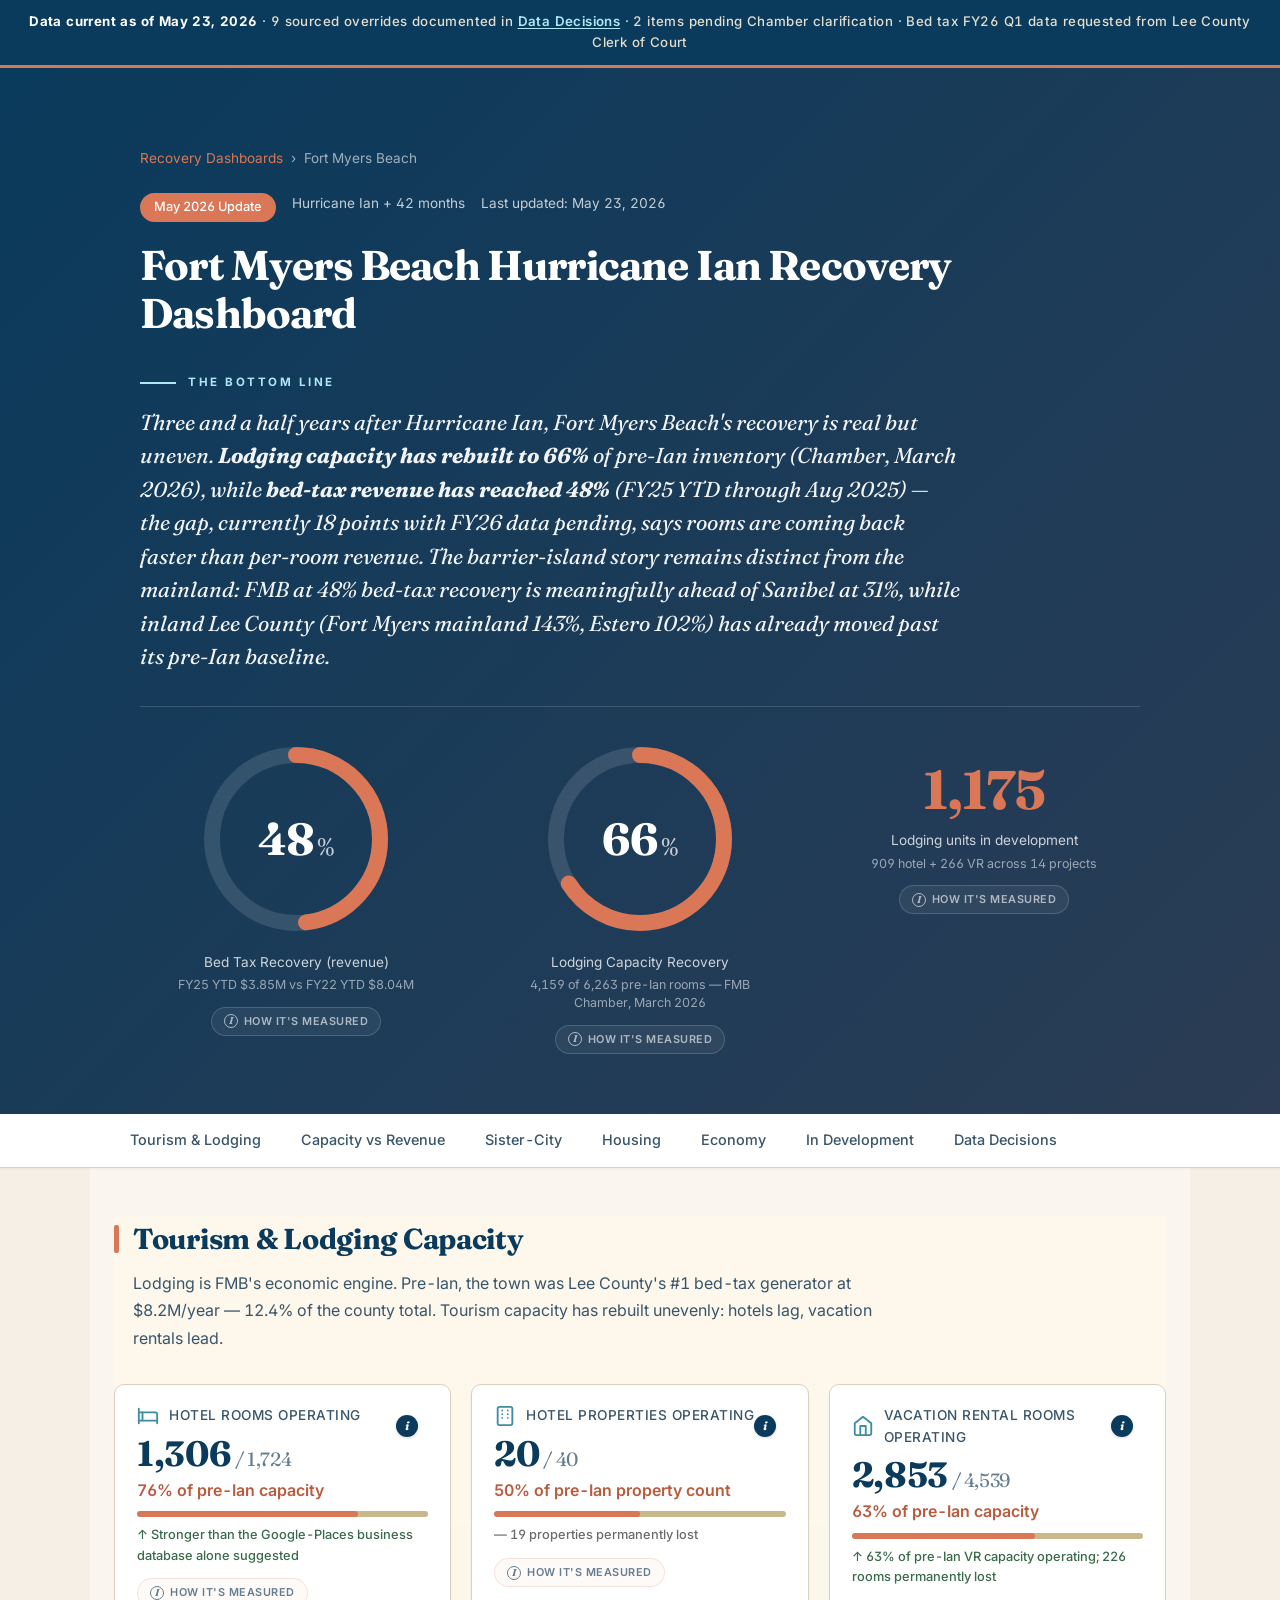
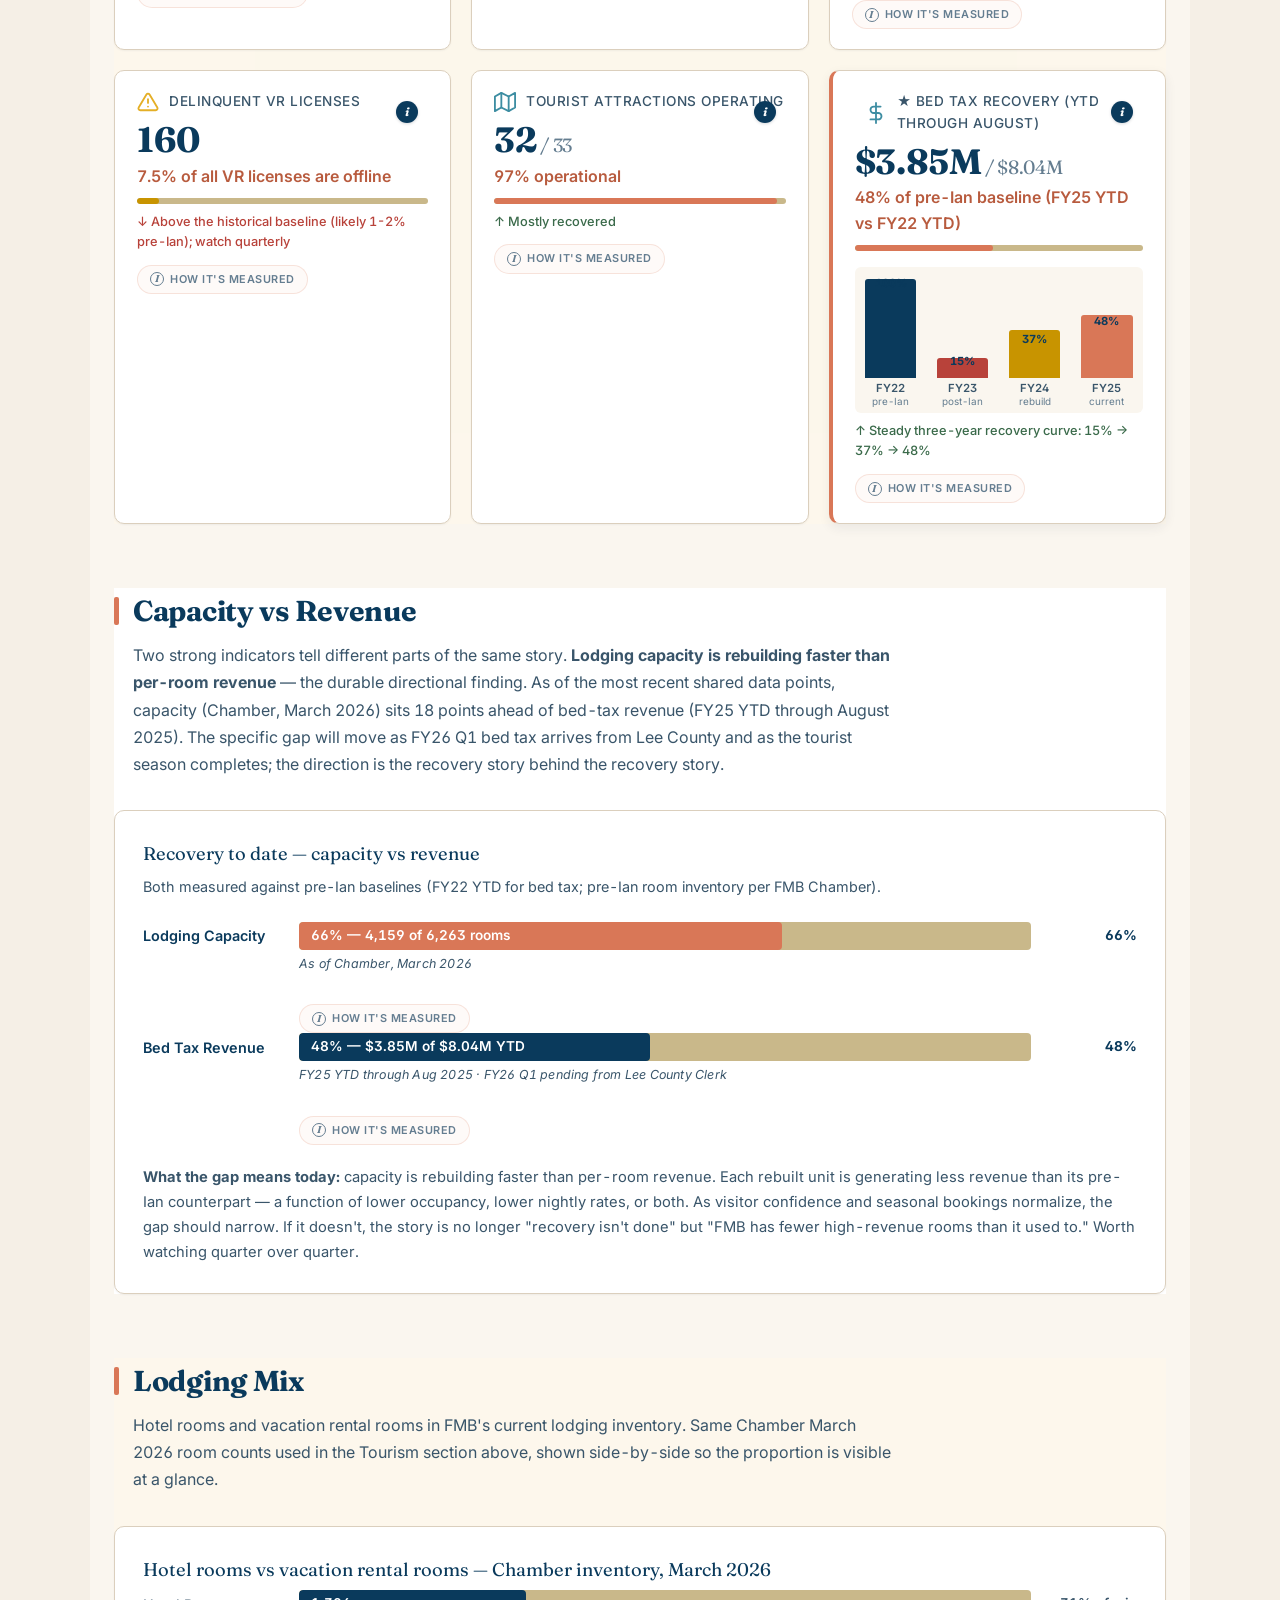
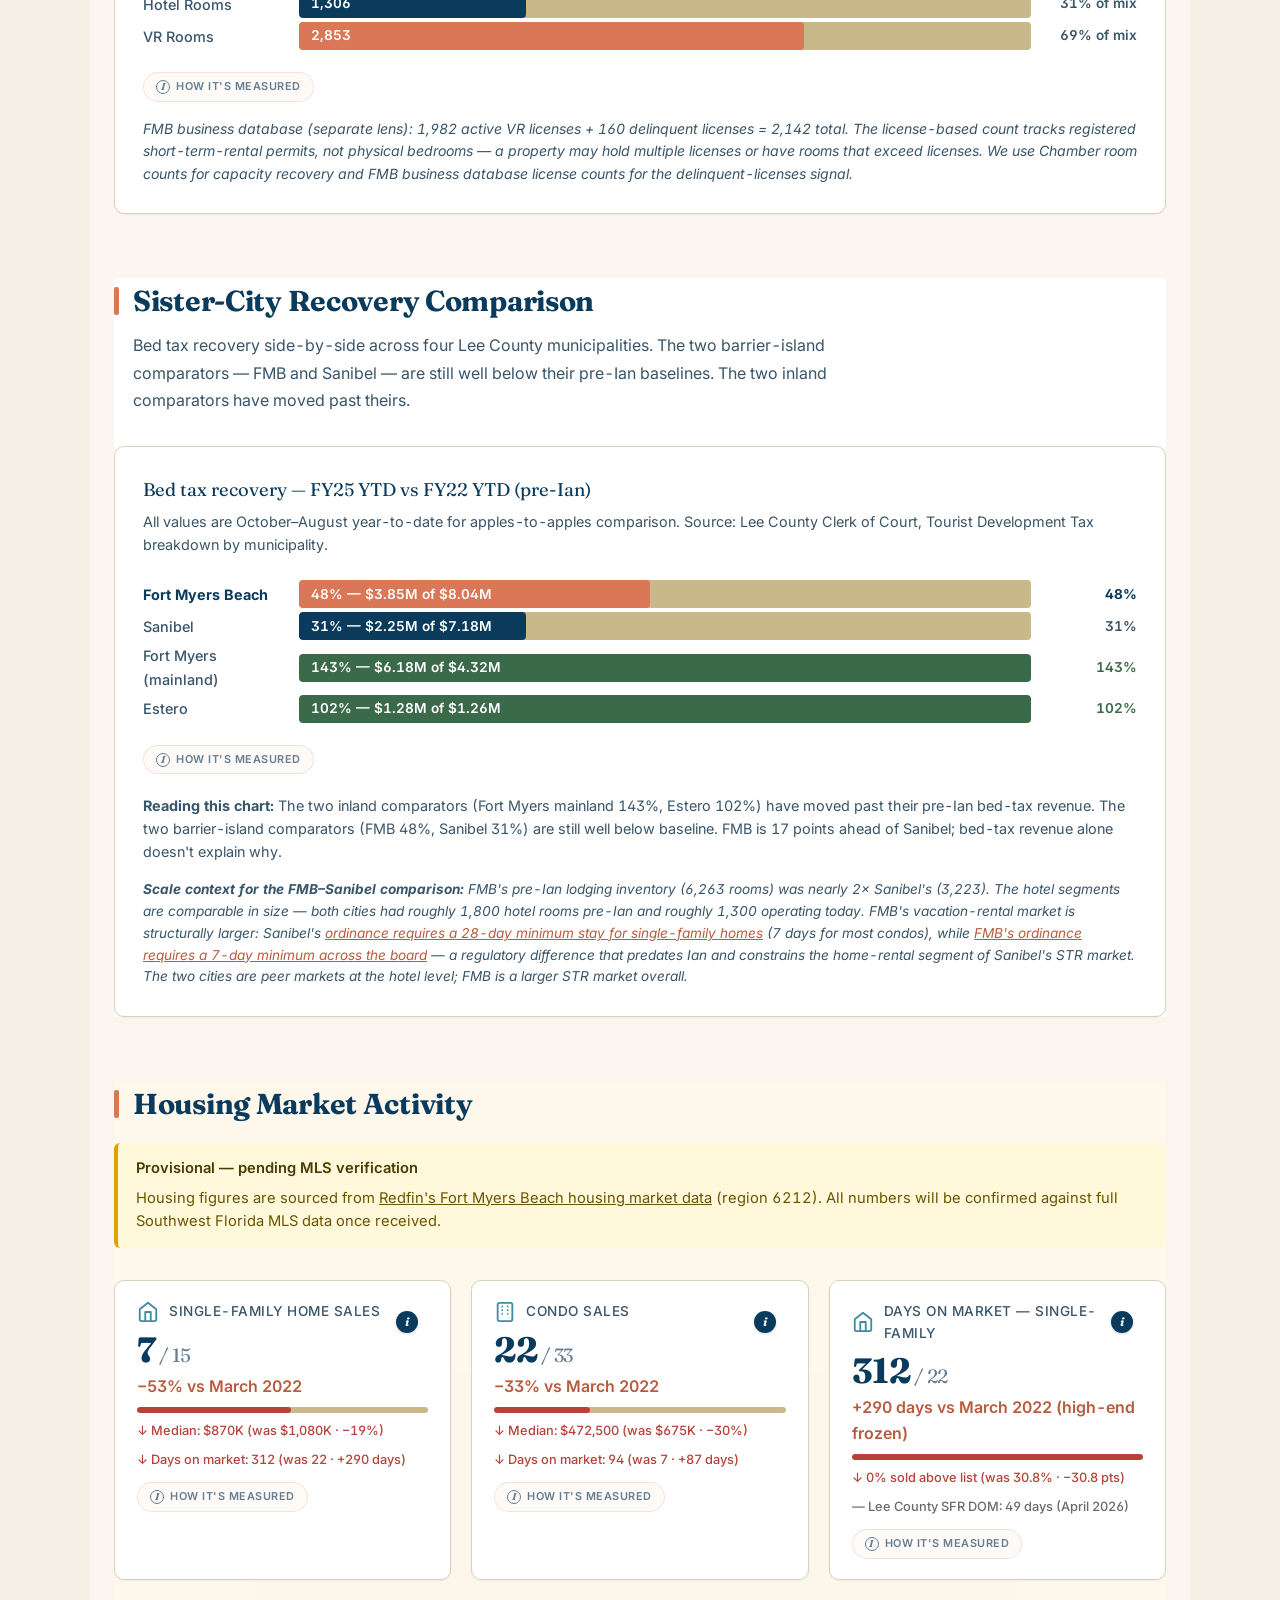
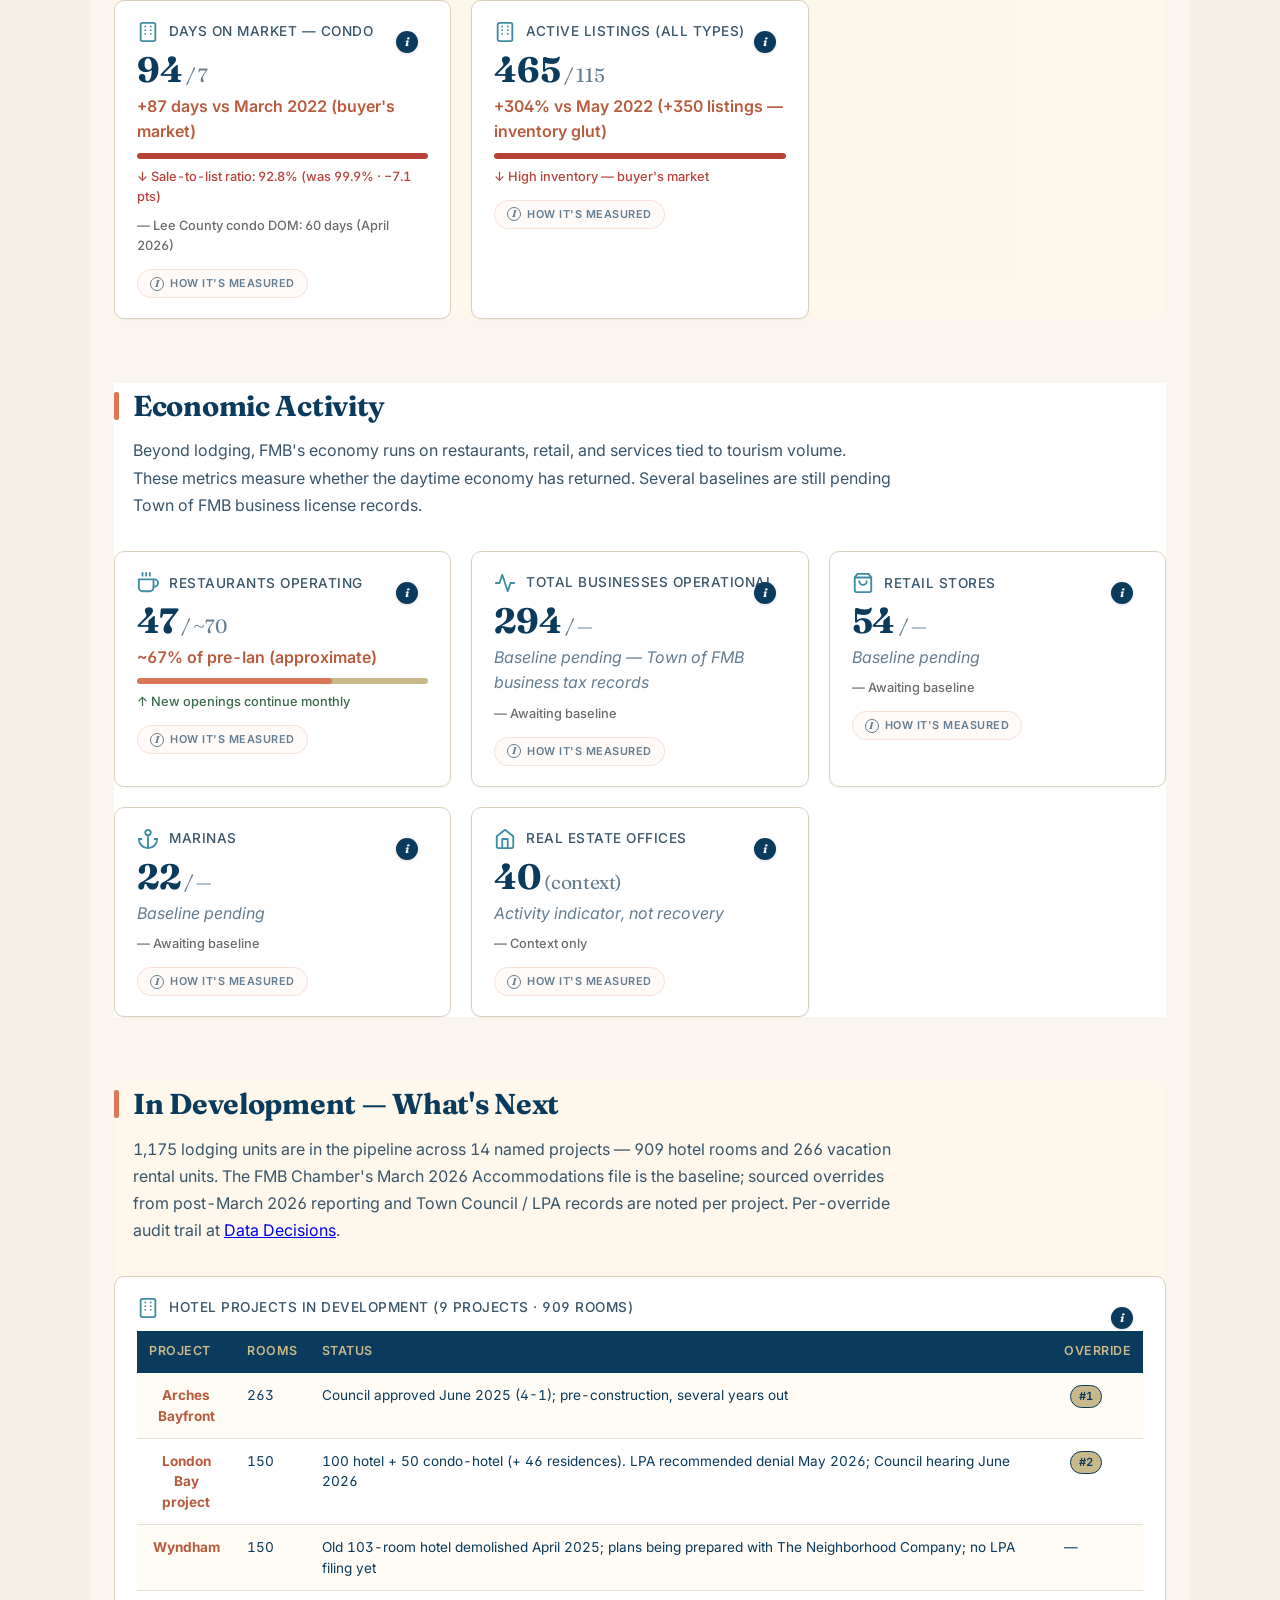
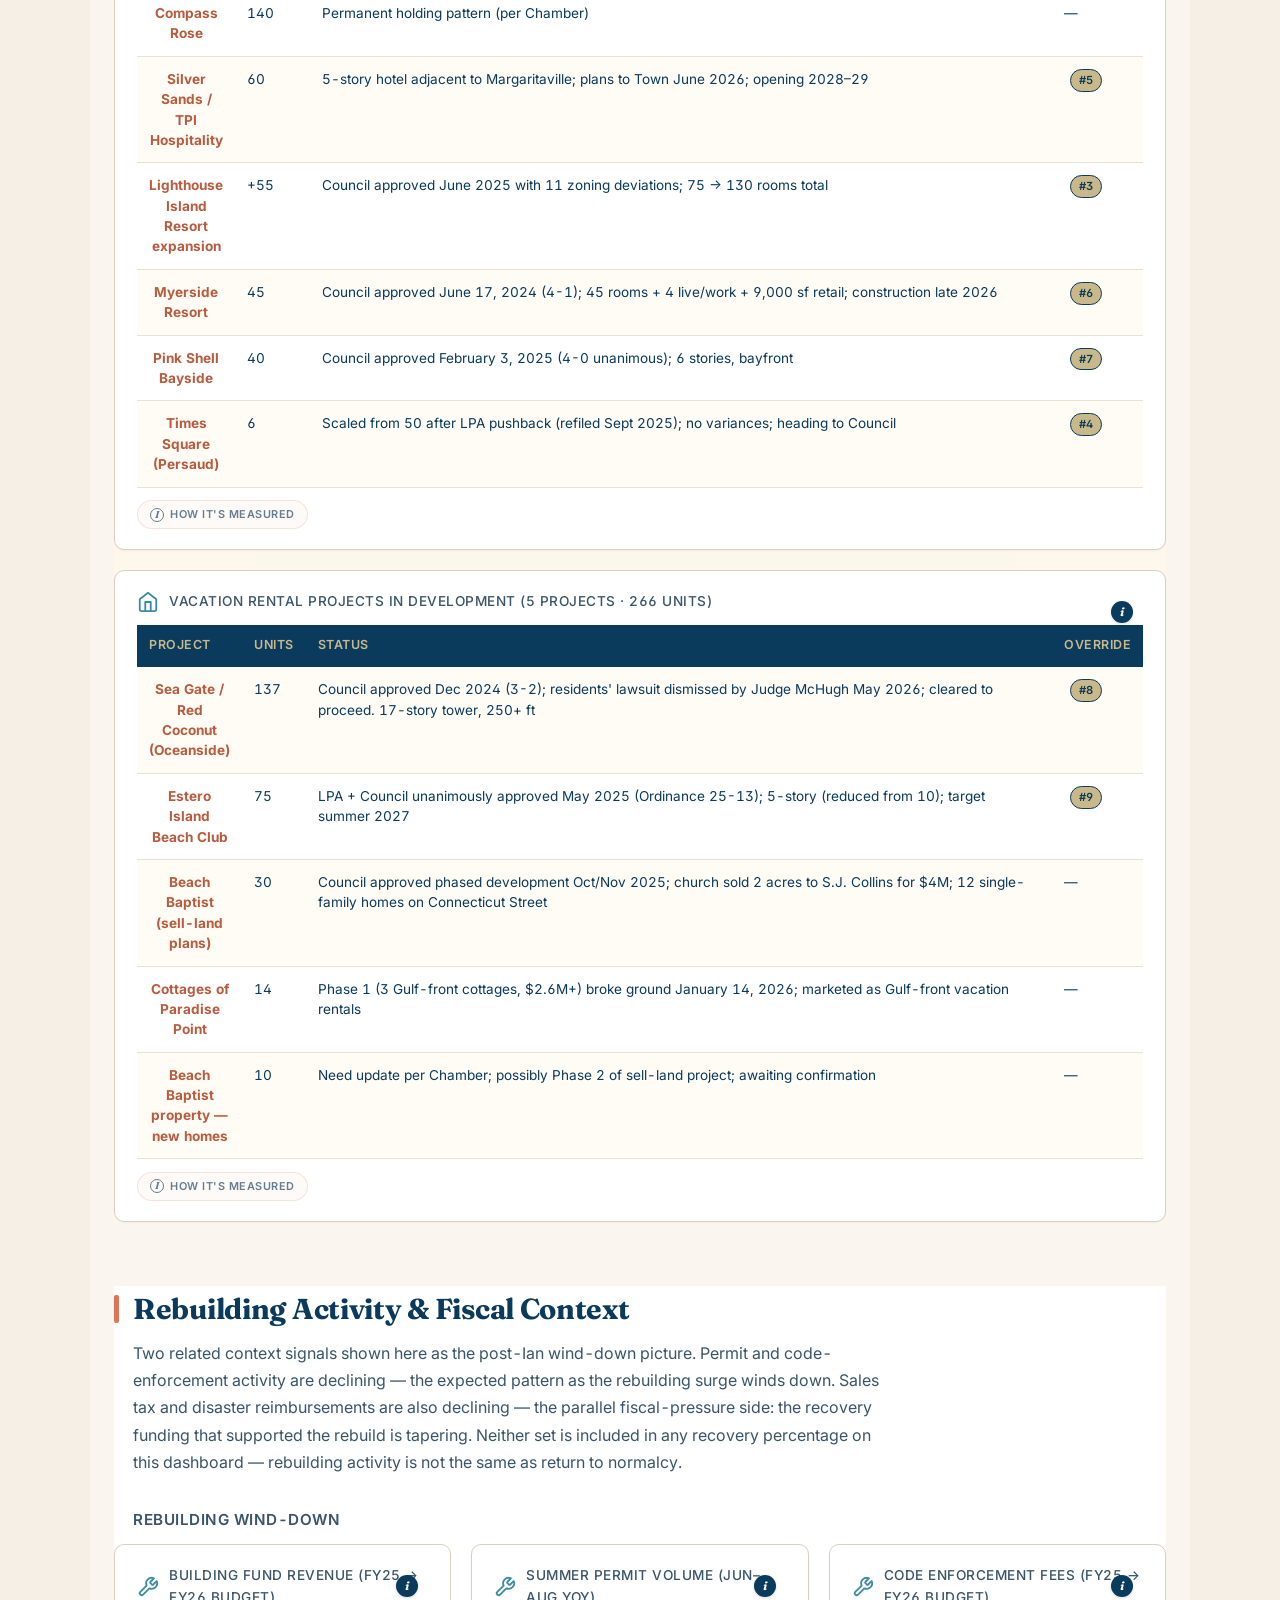
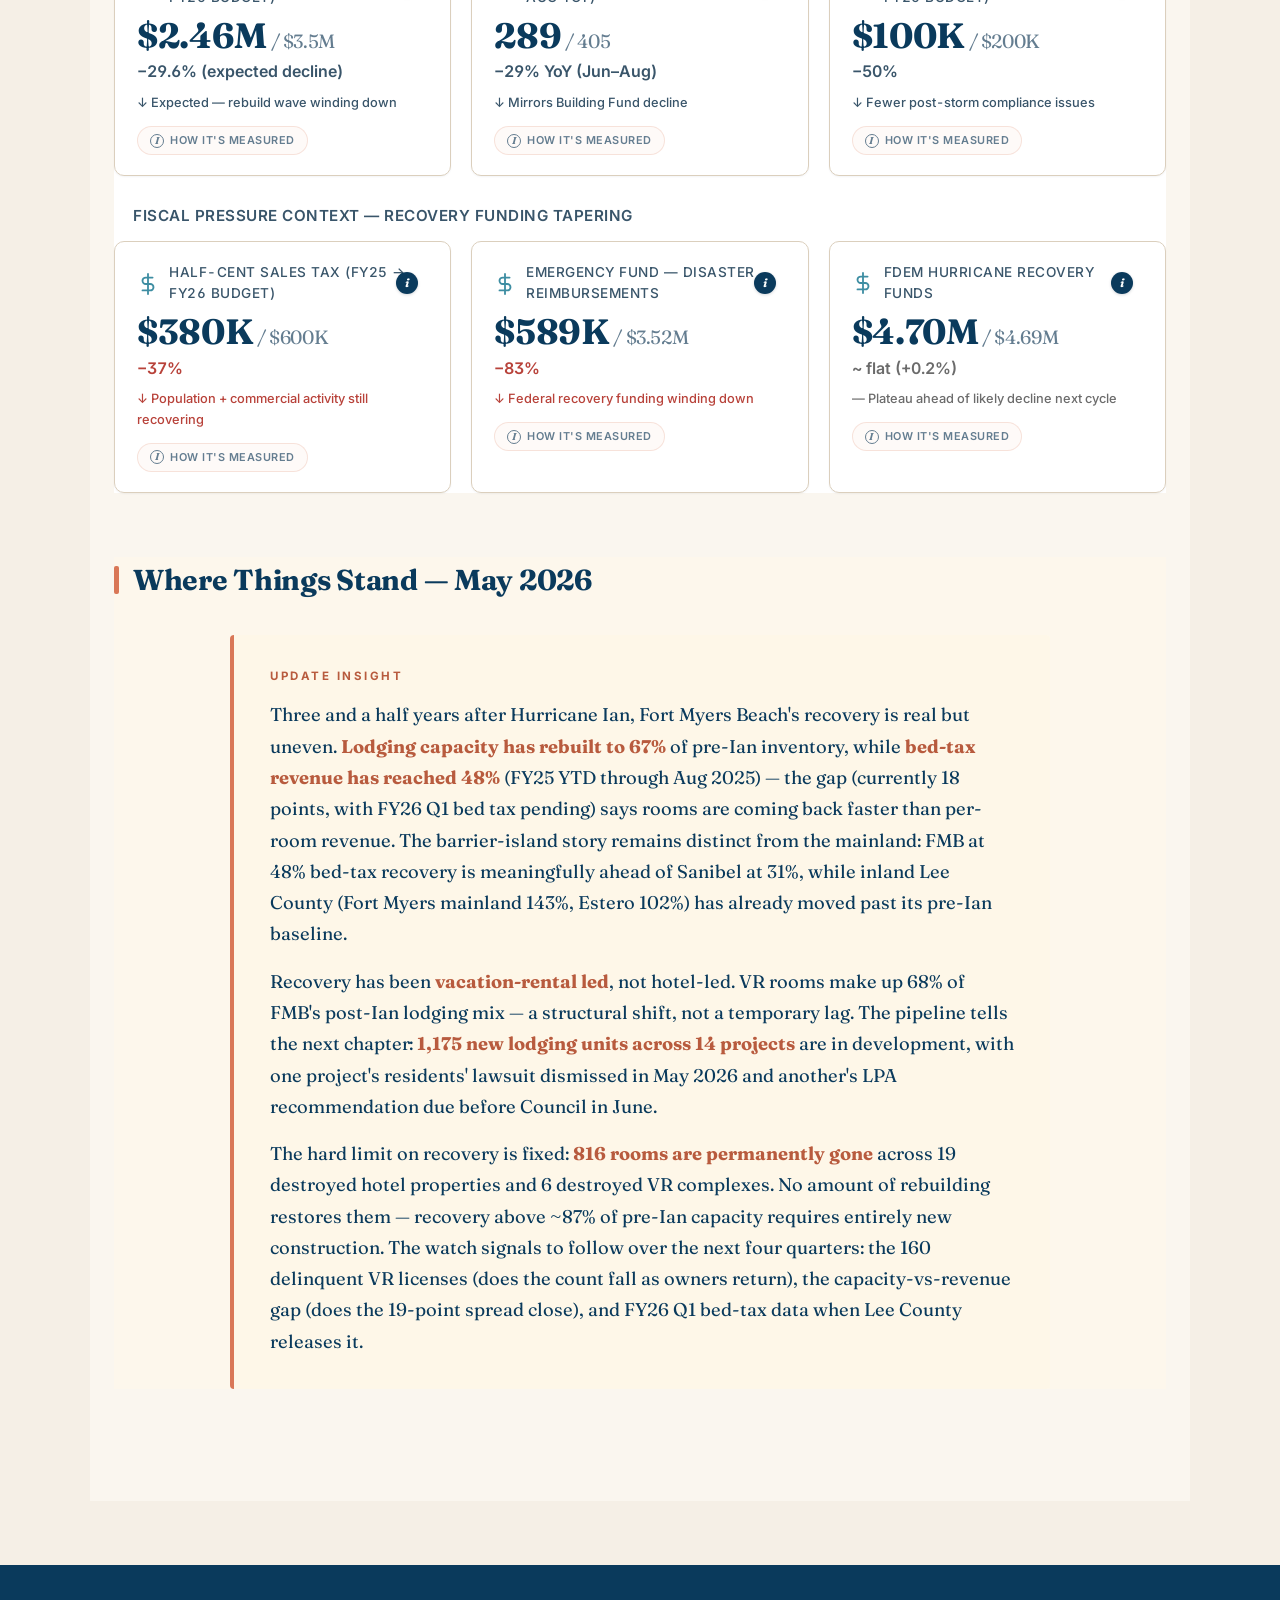
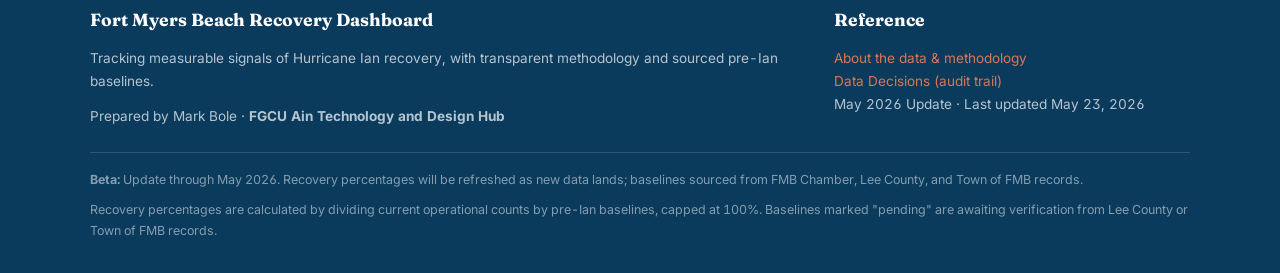
==== dashboard.html @ e071c1b4 "Tier 2 #8 Rebuilding Activity batch: 6 per-card toggles Adds methodology toggles to all 6 cards acro" ====
<!DOCTYPE html>
<html lang="en">
<head>
  <meta charset="UTF-8">
  <meta name="viewport" content="width=device-width, initial-scale=1.0">
  <title>Fort Myers Beach Hurricane Ian Recovery Dashboard | May 2026 Update</title>
  <meta name="description" content="Tracking Fort Myers Beach's recovery from Hurricane Ian across tourism, lodging, and economic indicators. Transparent methodology with sourced pre-Ian baselines.">

  <!-- Open Graph -->
  <meta property="og:type" content="website">
  <meta property="og:title" content="Fort Myers Beach Recovery Dashboard | Hurricane Ian Progress">
  <meta property="og:description" content="May 2026 update on Fort Myers Beach's recovery from Hurricane Ian: tourism, lodging capacity, business activity, and leading indicators.">

  <!-- Favicon: stylized FMB shrimp-boat silhouette -->
  <link rel="icon" type="image/svg+xml" href="/favicon.svg">
  <meta name="theme-color" content="#0a3a5c">

  <!-- Fonts: Fraunces (headings, variable + optical sizes) + Inter (body) -->
  <link rel="preconnect" href="https://fonts.googleapis.com">
  <link rel="preconnect" href="https://fonts.gstatic.com" crossorigin>
  <link href="https://fonts.googleapis.com/css2?family=Fraunces:opsz,wght@9..144,400;9..144,500;9..144,700&family=Inter:wght@400;500;600;700&display=swap" rel="stylesheet">

  <link rel="stylesheet" href="styles.css">
</head>
<body>

<!-- Data Freshness banner — single strip at top -->
<div class="freshness-banner">
  <strong>Data current as of May 23, 2026</strong>
  · 9 sourced overrides documented in <a href="data-decisions.html">Data Decisions</a>
  · 2 items pending Chamber clarification
  · Bed tax FY26 Q1 data requested from Lee County Clerk of Court
</div>

<!-- Editorial hero — title, lead, and three high-level stats -->
<header class="editorial-hero">
  <div class="editorial-hero-inner">
    <div class="editorial-breadcrumb">
      <a href="#">Recovery Dashboards</a>
      <span>›</span>
      <span>Fort Myers Beach</span>
    </div>

    <div class="editorial-meta">
      <span class="editorial-tag">May 2026 Update</span>
      <span class="editorial-date">Hurricane Ian + 42 months</span>
      <span class="editorial-date">Last updated: May 23, 2026</span>
    </div>

    <h1>Fort Myers Beach Hurricane Ian Recovery Dashboard</h1>

    <div class="executive-tldr">
      <div class="executive-tldr-label">The Bottom Line</div>
      <p>
        Three and a half years after Hurricane Ian, Fort Myers Beach's recovery is real but
        uneven. <strong>Lodging capacity has rebuilt to 66%</strong> of pre-Ian inventory
        (Chamber, March 2026), while <strong>bed-tax revenue has reached 48%</strong> (FY25
        YTD through Aug 2025) — the gap, currently 18 points with FY26 data pending, says
        rooms are coming back faster than per-room revenue. The barrier-island story remains
        distinct from the mainland: FMB at 48% bed-tax recovery is meaningfully ahead of
        Sanibel at 31%, while inland Lee County (Fort Myers mainland 143%, Estero 102%) has
        already moved past its pre-Ian baseline.
      </p>
    </div>

    <!-- Recovery rings: two filled-circle KPIs + one count card.
         Circle r=42 → circumference 263.89. stroke-dashoffset = 263.89 * (1 - pct/100).
         48% → 137.22  ·  66% → 89.72 -->
    <div class="recovery-rings">
      <div class="recovery-ring">
        <svg viewBox="0 0 100 100" class="ring-svg" role="img" aria-label="48% bed-tax revenue recovery">
          <circle class="ring-track" cx="50" cy="50" r="42"></circle>
          <circle class="ring-fill" cx="50" cy="50" r="42" style="stroke-dashoffset: 137.22"></circle>
        </svg>
        <div class="ring-center">
          <span class="ring-value">48<span class="ring-unit">%</span></span>
        </div>
        <div class="ring-label">
          Bed Tax Recovery (revenue)
          <span class="ring-source">FY25 YTD $3.85M vs FY22 YTD $8.04M</span>
        </div>
        <details class="kpi-method-toggle">
          <summary><span class="i-icon" aria-hidden="true">i</span> How it's measured</summary>
          <p class="kpi-method-body">The 5% Tourist Development Tax on short-term lodging stays (Florida Statute 125.0104), reported YTD October–August by municipality. FY22 used as the last full fiscal cycle before Ian.</p>
        </details>
      </div>

      <div class="recovery-ring">
        <svg viewBox="0 0 100 100" class="ring-svg" role="img" aria-label="66% lodging capacity recovery">
          <circle class="ring-track" cx="50" cy="50" r="42"></circle>
          <circle class="ring-fill" cx="50" cy="50" r="42" style="stroke-dashoffset: 89.72"></circle>
        </svg>
        <div class="ring-center">
          <span class="ring-value">66<span class="ring-unit">%</span></span>
        </div>
        <div class="ring-label">
          Lodging Capacity Recovery
          <span class="ring-source">4,159 of 6,263 pre-Ian rooms — FMB Chamber, March 2026</span>
        </div>
        <details class="kpi-method-toggle">
          <summary><span class="i-icon" aria-hidden="true">i</span> How it's measured</summary>
          <p class="kpi-method-body">Total rentable rooms in operating properties as counted by FMB Chamber — hotels, motels, registered vacation rentals. Excludes unregistered short-term rentals and seasonal home-share inventory.</p>
        </details>
      </div>

      <div class="recovery-count-card">
        <div class="count-value">1,175</div>
        <div class="count-label">
          Lodging units in development
          <span class="count-source">909 hotel + 266 VR across 14 projects</span>
        </div>
        <details class="kpi-method-toggle">
          <summary><span class="i-icon" aria-hidden="true">i</span> How it's measured</summary>
          <p class="kpi-method-body">Units in named projects with documented Town Council or LPA filings, or public developer announcements. Status as of publication; not all pipeline projects will be built.</p>
        </details>
      </div>
    </div>
  </div>
</header>

<!-- Sticky section navigation -->
<nav class="section-nav">
  <div class="section-nav-inner">
    <a href="#tourism">Tourism & Lodging</a>
    <a href="#capacity-vs-revenue">Capacity vs Revenue</a>
    <a href="#sister-cities">Sister-City</a>
    <a href="#housing-market">Housing</a>
    <a href="#economic">Economy</a>
    <a href="#pipeline">In Development</a>
    <a href="data-decisions.html">Data Decisions</a>
  </div>
</nav>

<main>

  <!-- ============ TOURISM & LODGING ============ -->
  <section class="recovery-section" id="tourism">
    <div class="section-header">
      <h2>Tourism &amp; Lodging Capacity</h2>
      <p class="section-lead">
        Lodging is FMB's economic engine. Pre-Ian, the town was Lee County's #1 bed-tax generator at
        $8.2M/year — 12.4% of the county total. Tourism capacity has rebuilt unevenly: hotels lag,
        vacation rentals lead.
      </p>
    </div>

    <div class="metric-grid">

      <!-- Hotel Rooms -->
      <div class="metric-card">
        <div class="metric-label"><span class="metric-icon bed"></span>Hotel Rooms Operating</div>
        <div class="metric-value">1,306<span class="baseline"> / 1,724</span></div>
        <div class="metric-recovery">76% of pre-Ian capacity</div>
        <div class="progress-bar"><div class="progress-fill" style="width: 76%"></div></div>
        <div class="metric-note">
          1,306 hotel rooms operating across 20 properties (vs 1,724 pre-Ian). Includes the new
          254-room Margaritaville Beach Resort that opened post-Ian. At surviving pre-Ian
          properties, ~93% of room capacity is back online (1,052 of 1,134 rooms); the remaining
          590 rooms are at 19 properties permanently lost.
        </div>
        <div class="metric-trend up">↑ Stronger than the Google-Places business database alone suggested</div>
        <div class="metric-source">
          <strong>Source:</strong> Fort Myers Beach Chamber of Commerce, Accommodations file
          (March 18, 2026; hotel data as of 7/30/2025).
        </div>
        <details class="kpi-method-toggle">
          <summary><span class="i-icon" aria-hidden="true">i</span> How it's measured</summary>
          <p class="kpi-method-body">Counted by FMB Chamber as rooms at operating hotel properties on the publication date. Includes post-Ian new builds (e.g., Margaritaville, 254 rooms). Excludes rooms at permanently destroyed properties.</p>
        </details>
      </div>

      <!-- Hotel Properties -->
      <div class="metric-card">
        <div class="metric-label"><span class="metric-icon building"></span>Hotel Properties Operating</div>
        <div class="metric-value">20<span class="baseline"> / 40</span></div>
        <div class="metric-recovery">50% of pre-Ian property count</div>
        <div class="progress-bar"><div class="progress-fill" style="width: 50%"></div></div>
        <div class="metric-note">
          20 of 40 pre-Ian hotel properties are operating. 19 properties were permanently
          destroyed (590 rooms gone forever); 1 remains temporarily closed. Property-count
          recovery lags room-count recovery because surviving and rebuilt properties carry
          larger room counts on average.
        </div>
        <div class="metric-trend neutral">— 19 properties permanently lost</div>
        <div class="metric-source">
          <strong>Source:</strong> Fort Myers Beach Chamber of Commerce, Accommodations file
          (March 18, 2026).
        </div>
        <details class="kpi-method-toggle">
          <summary><span class="i-icon" aria-hidden="true">i</span> How it's measured</summary>
          <p class="kpi-method-body">Counted by FMB Chamber as distinct hotel operations open on the publication date. Includes post-Ian additions and surviving pre-Ian properties. Excludes the 19 properties permanently destroyed by Ian.</p>
        </details>
      </div>

      <!-- VR Rooms -->
      <div class="metric-card">
        <div class="metric-label"><span class="metric-icon home"></span>Vacation Rental Rooms Operating</div>
        <div class="metric-value">2,853<span class="baseline"> / 4,539</span></div>
        <div class="metric-recovery">63% of pre-Ian capacity</div>
        <div class="progress-bar"><div class="progress-fill" style="width: 63%"></div></div>
        <div class="metric-note">
          Three-bucket reconciliation of the 4,539 pre-Ian VR inventory: 2,853 rooms currently
          operating + 226 rooms permanently destroyed + 1,460-room rebuilding gap (624 rooms at
          12 explicitly-closed VR properties per Chamber, plus ~836 rooms at properties operating
          with reduced inventory). Chamber-tracked rooms differ from the FMB business database
          license count (1,982 active + 160 delinquent — see card below) — different lens for the
          same underlying assets.
        </div>
        <div class="metric-trend up">↑ 63% of pre-Ian VR capacity operating; 226 rooms permanently lost</div>
        <div class="metric-source">
          <strong>Source:</strong> Fort Myers Beach Chamber of Commerce, Accommodations file
          (VR numbers refreshed March 2026).
        </div>
        <details class="kpi-method-toggle">
          <summary><span class="i-icon" aria-hidden="true">i</span> How it's measured</summary>
          <p class="kpi-method-body">Counted by FMB Chamber as VR rooms operating on the publication date. Chamber count differs from FMB business-license count (see card below) — two valid lenses on the same underlying VR inventory.</p>
        </details>
      </div>

      <!-- Delinquent VR Licenses (moved from Watchlist 2026-05-24) -->
      <div class="metric-card">
        <div class="metric-label"><span class="metric-icon alert"></span>Delinquent VR Licenses</div>
        <div class="metric-value">160</div>
        <div class="metric-recovery">7.5% of all VR licenses are offline</div>
        <div class="progress-bar"><div class="progress-fill watchlist" style="width: 7.5%"></div></div>
        <div class="metric-note">
          160 vacation rental licenses are delinquent — properties that hold a license but have
          not paid current fees, typically because they remain physically unable to operate.
          This is the leading indicator of incomplete recovery hidden inside the 1,982 "active" count.
        </div>
        <div class="metric-trend down">↓ Above the historical baseline (likely 1-2% pre-Ian); watch quarterly</div>
        <div class="metric-source">FMB business database, Q1 2026 export. Pre-Ian delinquency rate would refine this signal.</div>
        <details class="kpi-method-toggle">
          <summary><span class="i-icon" aria-hidden="true">i</span> How it's measured</summary>
          <p class="kpi-method-body">VR licenses with unpaid current fees per FMB business database (Q1 2026 export). Typically signals properties physically unable to operate. Pre-Ian baseline delinquency rate not yet quantified.</p>
        </details>
      </div>

      <!-- Tourist Attractions -->
      <div class="metric-card">
        <div class="metric-label"><span class="metric-icon map"></span>Tourist Attractions Operating</div>
        <div class="metric-value">32<span class="baseline"> / 33</span></div>
        <div class="metric-recovery">97% operational</div>
        <div class="progress-bar"><div class="progress-fill" style="width: 97%"></div></div>
        <div class="metric-note">
          32 of 33 tracked tourist attractions operating; 1 temporarily closed.
          1 of 33 tracked tourist attractions still closed.
        </div>
        <div class="metric-trend up">↑ Mostly recovered</div>
        <div class="metric-source">
          FMB business database, Q1 2026 vintage.
        </div>
        <details class="kpi-method-toggle">
          <summary><span class="i-icon" aria-hidden="true">i</span> How it's measured</summary>
          <p class="kpi-method-body">Tracked by the FMB business database (Q1 2026 vintage) as a fixed roster of 33 named attractions. Includes only properties categorized as attractions in that database; does not include lodging, restaurants, or retail.</p>
        </details>
      </div>

      <!-- Bed Tax — featured -->
      <div class="metric-card featured">
        <div class="metric-label"><span class="metric-icon dollar"></span>★ Bed Tax Recovery (YTD through August)</div>
        <div class="metric-value">$3.85M<span class="baseline"> / $8.04M</span></div>
        <div class="metric-recovery">48% of pre-Ian baseline (FY25 YTD vs FY22 YTD)</div>
        <div class="progress-bar"><div class="progress-fill" style="width: 48%"></div></div>

        <!-- Trajectory mini-chart: 4 bars, FY22→FY25 -->
        <div class="trajectory-chart" aria-label="Four-year recovery trajectory">
          <div class="trajectory-bars">
            <div class="trajectory-bar">
              <div class="trajectory-bar-fill" style="height: 100%; background: var(--ocean-navy);" title="FY22 pre-Ian: $8.04M (100%)"></div>
              <span class="trajectory-label">FY22<br><small>pre-Ian</small></span>
              <span class="trajectory-value">100%</span>
            </div>
            <div class="trajectory-bar">
              <div class="trajectory-bar-fill" style="height: 15%; background: var(--bad);" title="FY23 post-Ian: $1.19M (15%)"></div>
              <span class="trajectory-label">FY23<br><small>post-Ian</small></span>
              <span class="trajectory-value">15%</span>
            </div>
            <div class="trajectory-bar">
              <div class="trajectory-bar-fill" style="height: 37%; background: var(--warn);" title="FY24: $2.97M (37%)"></div>
              <span class="trajectory-label">FY24<br><small>rebuild</small></span>
              <span class="trajectory-value">37%</span>
            </div>
            <div class="trajectory-bar">
              <div class="trajectory-bar-fill" style="height: 48%; background: var(--seafoam);" title="FY25 YTD: $3.85M (48%)"></div>
              <span class="trajectory-label">FY25<br><small>current</small></span>
              <span class="trajectory-value">48%</span>
            </div>
          </div>
        </div>

        <div class="metric-note">
          Bed tax captures total tourism revenue
          (rooms × occupancy × rate × spend), is audited monthly, and is published by an independent
          third party. FMB's share of Lee County total has rebuilt from 3.45% (FY23) to 8.58% (FY25) —
          pre-Ian share was 12.49%.
        </div>
        <div class="metric-trend up">↑ Steady three-year recovery curve: 15% → 37% → 48%</div>
        <div class="metric-source">
          Source: Lee County Clerk of Court, Tourist Development Tax breakdown by municipality
          (FY22–FY25 YTD through August). See methodology for full series.
        </div>
        <details class="kpi-method-toggle">
          <summary><span class="i-icon" aria-hidden="true">i</span> How it's measured</summary>
          <p class="kpi-method-body">The 5% Tourist Development Tax on short-term lodging stays (Florida Statute 125.0104), reported YTD October–August by municipality. Trajectory shows comparable YTD periods across four fiscal years; FY22 is the pre-Ian baseline.</p>
        </details>
        <div class="refresh-status">
          <strong>Refresh in progress:</strong> FMB-specific FY26 Q1 (Oct–Dec 2025) bed tax data
          has been requested from the Lee County Clerk of Court via the FMB Chamber of Commerce.
          This dashboard will be updated when the new figures are received. Requested May 23, 2026.
        </div>
      </div>

    </div>
  </section>

  <!-- ============ CAPACITY VS REVENUE ============ -->
  <section class="recovery-section" id="capacity-vs-revenue">
    <div class="section-header">
      <h2>Capacity vs Revenue</h2>
      <p class="section-lead">
        Two strong indicators tell different parts of the same story.
        <strong>Lodging capacity is rebuilding faster than per-room revenue</strong> — the
        durable directional finding. As of the most recent shared data points, capacity
        (Chamber, March 2026) sits 18 points ahead of bed-tax revenue (FY25 YTD through August 2025).
        The specific gap will move as FY26 Q1 bed tax arrives from Lee County and as the tourist
        season completes; the direction is the recovery story behind the recovery story.
      </p>
    </div>

    <div class="mix-shift">
      <div class="mix-shift-title">Recovery to date — capacity vs revenue</div>
      <div class="mix-shift-sub">
        Both measured against pre-Ian baselines (FY22 YTD for bed tax; pre-Ian room inventory per FMB Chamber).
      </div>

      <div class="mix-bar-row">
        <div class="mix-bar-label" style="color: var(--ocean-navy); font-weight: 600;">Lodging Capacity</div>
        <div class="mix-bar-track">
          <div class="mix-bar-fill" style="width: 66%; background: var(--seafoam);">66% — 4,159 of 6,263 rooms</div>
        </div>
        <div class="mix-bar-value" style="color: var(--ocean-navy); font-weight: 700;">66%</div>
      </div>
      <div class="mix-bar-caption">As of Chamber, March 2026</div>
      <details class="kpi-method-toggle">
        <summary><span class="i-icon" aria-hidden="true">i</span> How it's measured</summary>
        <p class="kpi-method-body">Total rentable rooms in operating properties as counted by FMB Chamber — hotels, motels, registered vacation rentals. Excludes unregistered short-term rentals and seasonal home-share inventory.</p>
      </details>

      <div class="mix-bar-row">
        <div class="mix-bar-label" style="color: var(--ocean-navy); font-weight: 600;">Bed Tax Revenue</div>
        <div class="mix-bar-track">
          <div class="mix-bar-fill" style="width: 48%; background: var(--ocean-navy);">48% — $3.85M of $8.04M YTD</div>
        </div>
        <div class="mix-bar-value" style="color: var(--ocean-navy); font-weight: 700;">48%</div>
      </div>
      <div class="mix-bar-caption">FY25 YTD through Aug 2025 · FY26 Q1 pending from Lee County Clerk</div>
      <details class="kpi-method-toggle">
        <summary><span class="i-icon" aria-hidden="true">i</span> How it's measured</summary>
        <p class="kpi-method-body">The 5% Tourist Development Tax on short-term lodging stays (Florida Statute 125.0104), reported YTD October–August by municipality. FY22 used as the last full fiscal cycle before Ian.</p>
      </details>

      <p style="margin-top: 20px; color: var(--text-secondary); font-size: 0.92rem; line-height: 1.7;">
        <strong>What the gap means today:</strong> capacity is rebuilding faster than per-room
        revenue. Each rebuilt unit is generating less revenue than its pre-Ian counterpart — a
        function of lower occupancy, lower nightly rates, or both. As visitor confidence and seasonal
        bookings normalize, the gap should narrow. If it doesn't, the story is no longer "recovery
        isn't done" but "FMB has fewer high-revenue rooms than it used to." Worth watching quarter
        over quarter.
      </p>
    </div>
  </section>

  <!-- ============ LODGING MIX ============ -->
  <section class="recovery-section" id="lodging-mix">
    <div class="section-header">
      <h2>Lodging Mix</h2>
      <p class="section-lead">
        Hotel rooms and vacation rental rooms in FMB's current lodging inventory. Same Chamber
        March 2026 room counts used in the Tourism section above, shown side-by-side so the
        proportion is visible at a glance.
      </p>
    </div>

    <div class="mix-shift">
      <div class="mix-shift-title">Hotel rooms vs vacation rental rooms — Chamber inventory, March 2026</div>

      <div class="mix-bar-row">
        <div class="mix-bar-label">Hotel Rooms</div>
        <div class="mix-bar-track">
          <div class="mix-bar-fill hotel" style="width: 31%">1,306</div>
        </div>
        <div class="mix-bar-value">31% of mix</div>
      </div>

      <div class="mix-bar-row">
        <div class="mix-bar-label">VR Rooms</div>
        <div class="mix-bar-track">
          <div class="mix-bar-fill vr" style="width: 69%">2,853</div>
        </div>
        <div class="mix-bar-value">69% of mix</div>
      </div>

      <details class="kpi-method-toggle section-level">
        <summary><span class="i-icon" aria-hidden="true">i</span> How it's measured</summary>
        <p class="kpi-method-body">Current operating rooms by lodging type, as a share of total operating capacity (4,159 rooms total — FMB Chamber, March 2026). Snapshot of current mix only, not pre-Ian-vs-current.</p>
      </details>

      <p style="margin-top: 16px; color: var(--text-secondary); font-size: 0.88rem; line-height: 1.6; font-style: italic;">
        FMB business database (separate lens): 1,982 active VR licenses + 160 delinquent licenses = 2,142 total. The
        license-based count tracks registered short-term-rental permits, not physical bedrooms — a property may hold
        multiple licenses or have rooms that exceed licenses. We use Chamber room counts for capacity recovery
        and FMB business database license counts for the delinquent-licenses signal.
      </p>
    </div>
  </section>

  <!-- ============ SISTER-CITY COMPARISON ============ -->
  <section class="recovery-section" id="sister-cities">
    <div class="section-header">
      <h2>Sister-City Recovery Comparison</h2>
      <p class="section-lead">
        Bed tax recovery side-by-side across four Lee County municipalities. The two barrier-island
        comparators — FMB and Sanibel — are still well below their pre-Ian baselines. The two inland
        comparators have moved past theirs.
      </p>
    </div>

    <div class="mix-shift">
      <div class="mix-shift-title">Bed tax recovery — FY25 YTD vs FY22 YTD (pre-Ian)</div>
      <div class="mix-shift-sub">
        All values are October–August year-to-date for apples-to-apples comparison.
        Source: Lee County Clerk of Court, Tourist Development Tax breakdown by municipality.
      </div>

      <!-- FMB — highlighted -->
      <div class="mix-bar-row">
        <div class="mix-bar-label" style="color: var(--ocean-navy); font-weight: 700;">Fort Myers Beach</div>
        <div class="mix-bar-track">
          <div class="mix-bar-fill" style="width: 48%; background: var(--seafoam);">48% — $3.85M of $8.04M</div>
        </div>
        <div class="mix-bar-value" style="color: var(--ocean-navy); font-weight: 700;">48%</div>
      </div>

      <!-- Sanibel -->
      <div class="mix-bar-row">
        <div class="mix-bar-label">Sanibel</div>
        <div class="mix-bar-track">
          <div class="mix-bar-fill" style="width: 31%; background: var(--ocean-navy);">31% — $2.25M of $7.18M</div>
        </div>
        <div class="mix-bar-value">31%</div>
      </div>

      <!-- Fort Myers mainland — exceeded -->
      <div class="mix-bar-row">
        <div class="mix-bar-label">Fort Myers (mainland)</div>
        <div class="mix-bar-track">
          <div class="mix-bar-fill" style="width: 100%; background: var(--good);">143% — $6.18M of $4.32M</div>
        </div>
        <div class="mix-bar-value good">143%</div>
      </div>

      <!-- Estero — fully recovered -->
      <div class="mix-bar-row">
        <div class="mix-bar-label">Estero</div>
        <div class="mix-bar-track">
          <div class="mix-bar-fill" style="width: 100%; background: var(--good);">102% — $1.28M of $1.26M</div>
        </div>
        <div class="mix-bar-value good">102%</div>
      </div>

      <details class="kpi-method-toggle section-level">
        <summary><span class="i-icon" aria-hidden="true">i</span> How it's measured</summary>
        <p class="kpi-method-body">Each municipality is measured against its own pre-Ian FY22 YTD baseline. Same tax (5% Tourist Development Tax per Florida Statute 125.0104), same months (October–August), same source (Lee County Clerk of Court) across all four.</p>
      </details>

      <p style="margin-top: 20px; color: var(--text-secondary); font-size: 0.9rem; line-height: 1.6;">
        <strong>Reading this chart:</strong> The two inland comparators (Fort Myers mainland 143%,
        Estero 102%) have moved past their pre-Ian bed-tax revenue. The two barrier-island
        comparators (FMB 48%, Sanibel 31%) are still well below baseline. FMB is 17 points ahead
        of Sanibel; bed-tax revenue alone doesn't explain why.
      </p>

      <p style="margin-top: 16px; color: var(--text-secondary); font-size: 0.85rem; line-height: 1.6; font-style: italic;">
        <strong>Scale context for the FMB–Sanibel comparison:</strong> FMB's pre-Ian lodging
        inventory (6,263 rooms) was nearly 2× Sanibel's (3,223). The hotel segments are
        comparable in size — both cities had roughly 1,800 hotel rooms pre-Ian and roughly 1,300
        operating today. FMB's vacation-rental market is structurally larger: Sanibel's
        <a href="https://sanibelrealestateguide.com/sanibel-single-family-home-rental-restrictions/" target="_blank" style="color: var(--seafoam-dark);">ordinance requires a 28-day minimum stay for single-family homes</a>
        (7 days for most condos), while
        <a href="https://library.municode.com/FL/Fort_Myers_Beach/codes/Code_of_Ordinances?nodeId=PTIICOOR_CH10BU_ARTVIIISHRMVARE" target="_blank" style="color: var(--seafoam-dark);">FMB's ordinance requires a 7-day minimum across the board</a>
        — a regulatory difference that predates Ian and constrains the home-rental segment of
        Sanibel's STR market. The two cities are peer markets at the hotel level; FMB is a
        larger STR market overall.
      </p>
    </div>
  </section>

  <!-- ============ HOUSING MARKET ACTIVITY ============ -->
  <section class="recovery-section" id="housing-market">
    <div class="section-header">
      <h2>Housing Market Activity</h2>

      <div style="background: #FFF8DB; border-left: 4px solid #E0A100; padding: 14px 18px; border-radius: 6px; margin-top: 16px; font-size: 0.92rem; line-height: 1.6;">
        <p style="margin: 0 0 6px 0; font-weight: 600; color: #4A3900;">Provisional — pending MLS verification</p>
        <p style="margin: 0; color: #6B5400;">
          Housing figures are sourced from
          <a href="https://www.redfin.com/city/6212/FL/Fort-Myers-Beach/housing-market" target="_blank" style="color: #6B5400; text-decoration: underline;">Redfin's Fort Myers Beach housing market data</a>
          (region 6212). All numbers will be confirmed against full Southwest Florida MLS data once received.
        </p>
      </div>
    </div>

    <div class="metric-grid">

      <!-- Single-Family Home Sales -->
      <div class="metric-card">
        <div class="metric-label"><span class="metric-icon home"></span>Single-Family Home Sales</div>
        <div class="metric-value">7<span class="baseline"> / 15</span></div>
        <div class="metric-recovery">−53% vs March 2022</div>
        <div class="progress-bar"><div class="progress-fill" style="width: 53%; background: var(--bad);"></div></div>
        <div class="metric-trend down">↓ Median: $870K (was $1,080K · −19%)</div>
        <div class="metric-trend down">↓ Days on market: 312 (was 22 · +290 days)</div>
        <div class="metric-source">
          <div class="data-source-card">
            <div class="data-source-heading">Data Source</div>
            <div class="data-source-field">
              <div class="data-source-label">Source:</div>
              <div class="data-source-value">Redfin Fort Myers Beach housing market (region 6212)</div>
            </div>
            <div class="data-source-field">
              <div class="data-source-label">Data as of:</div>
              <div class="data-source-value accent"><a href="https://www.redfin.com/city/6212/FL/Fort-Myers-Beach/housing-market" target="_blank">March 2026 vs March 2022</a></div>
            </div>
            <div class="data-source-field">
              <div class="data-source-label">Via:</div>
              <div class="data-source-value">Single-Family Homes filter on the Redfin housing market chart</div>
            </div>
          </div>
        </div>
        <details class="kpi-method-toggle">
          <summary><span class="i-icon" aria-hidden="true">i</span> How it's measured</summary>
          <p class="kpi-method-body">Single-family home closings in Redfin region 6212. March 2026 vs March 2022 (same-month-prior-year preserves seasonality). March 2022 is the last clean pre-Ian month — Ian made landfall September 28, 2022.</p>
        </details>
      </div>

      <!-- Condo Sales -->
      <div class="metric-card">
        <div class="metric-label"><span class="metric-icon building"></span>Condo Sales</div>
        <div class="metric-value">22<span class="baseline"> / 33</span></div>
        <div class="metric-recovery">−33% vs March 2022</div>
        <div class="progress-bar"><div class="progress-fill" style="width: 33%; background: var(--bad);"></div></div>
        <div class="metric-trend down">↓ Median: $472,500 (was $675K · −30%)</div>
        <div class="metric-trend down">↓ Days on market: 94 (was 7 · +87 days)</div>
        <div class="metric-source">
          <div class="data-source-card">
            <div class="data-source-heading">Data Source</div>
            <div class="data-source-field">
              <div class="data-source-label">Source:</div>
              <div class="data-source-value">Redfin Fort Myers Beach housing market (region 6212)</div>
            </div>
            <div class="data-source-field">
              <div class="data-source-label">Data as of:</div>
              <div class="data-source-value accent"><a href="https://www.redfin.com/city/6212/FL/Fort-Myers-Beach/housing-market" target="_blank">March 2026 vs March 2022</a></div>
            </div>
            <div class="data-source-field">
              <div class="data-source-label">Via:</div>
              <div class="data-source-value">Condos/Co-ops filter on the Redfin housing market chart</div>
            </div>
          </div>
        </div>
        <details class="kpi-method-toggle">
          <summary><span class="i-icon" aria-hidden="true">i</span> How it's measured</summary>
          <p class="kpi-method-body">Condo and co-op closings in Redfin region 6212. March 2026 vs March 2022 (same-month-prior-year preserves seasonality). Property type filter: Condos/Co-ops on the Redfin housing market chart.</p>
        </details>
      </div>

      <!-- Days on Market — Single-Family -->
      <div class="metric-card">
        <div class="metric-label"><span class="metric-icon home"></span>Days on Market — Single-Family</div>
        <div class="metric-value">312<span class="baseline"> / 22</span></div>
        <div class="metric-recovery">+290 days vs March 2022 (high-end frozen)</div>
        <div class="progress-bar"><div class="progress-fill" style="width: 100%; background: var(--bad);"></div></div>
        <div class="metric-trend down">↓ 0% sold above list (was 30.8% · −30.8 pts)</div>
        <div class="metric-trend neutral">— Lee County SFR DOM: 49 days (April 2026)</div>
        <div class="metric-source">
          <div class="data-source-card">
            <div class="data-source-heading">Data Source</div>
            <div class="data-source-field">
              <div class="data-source-label">Source:</div>
              <div class="data-source-value">Redfin Fort Myers Beach housing market (region 6212)</div>
            </div>
            <div class="data-source-field">
              <div class="data-source-label">Data as of:</div>
              <div class="data-source-value accent"><a href="https://www.redfin.com/city/6212/FL/Fort-Myers-Beach/housing-market" target="_blank">March 2026 vs March 2022</a></div>
            </div>
            <div class="data-source-field">
              <div class="data-source-label">Via:</div>
              <div class="data-source-value">Single-Family Homes filter on the Redfin housing market chart</div>
            </div>
          </div>
        </div>
        <details class="kpi-method-toggle">
          <summary><span class="i-icon" aria-hidden="true">i</span> How it's measured</summary>
          <p class="kpi-method-body">Median days a single-family home was on market before sale, per Redfin region 6212. March 2026 vs March 2022 (same-month-prior-year preserves seasonality).</p>
        </details>
      </div>

      <!-- Days on Market — Condo -->
      <div class="metric-card">
        <div class="metric-label"><span class="metric-icon building"></span>Days on Market — Condo</div>
        <div class="metric-value">94<span class="baseline"> / 7</span></div>
        <div class="metric-recovery">+87 days vs March 2022 (buyer's market)</div>
        <div class="progress-bar"><div class="progress-fill" style="width: 100%; background: var(--bad);"></div></div>
        <div class="metric-trend down">↓ Sale-to-list ratio: 92.8% (was 99.9% · −7.1 pts)</div>
        <div class="metric-trend neutral">— Lee County condo DOM: 60 days (April 2026)</div>
        <div class="metric-source">
          <div class="data-source-card">
            <div class="data-source-heading">Data Source</div>
            <div class="data-source-field">
              <div class="data-source-label">Source:</div>
              <div class="data-source-value">Redfin Fort Myers Beach housing market (region 6212)</div>
            </div>
            <div class="data-source-field">
              <div class="data-source-label">Data as of:</div>
              <div class="data-source-value accent"><a href="https://www.redfin.com/city/6212/FL/Fort-Myers-Beach/housing-market" target="_blank">March 2026 vs March 2022</a></div>
            </div>
            <div class="data-source-field">
              <div class="data-source-label">Via:</div>
              <div class="data-source-value">Condos/Co-ops filter on the Redfin housing market chart</div>
            </div>
          </div>
        </div>
        <details class="kpi-method-toggle">
          <summary><span class="i-icon" aria-hidden="true">i</span> How it's measured</summary>
          <p class="kpi-method-body">Median days a condo or co-op was on market before sale, per Redfin region 6212. March 2026 vs March 2022 (same-month-prior-year preserves seasonality).</p>
        </details>
      </div>

      <!-- Active Listings (All Types) -->
      <div class="metric-card">
        <div class="metric-label"><span class="metric-icon building"></span>Active Listings (All Types)</div>
        <div class="metric-value">465<span class="baseline"> / 115</span></div>
        <div class="metric-recovery">+304% vs May 2022 (+350 listings — inventory glut)</div>
        <div class="progress-bar"><div class="progress-fill" style="width: 100%; background: var(--bad);"></div></div>
        <div class="metric-trend down">↓ High inventory — buyer's market</div>
        <div class="metric-source">
          <div class="data-source-card">
            <div class="data-source-heading">Data Source</div>
            <div class="data-source-field">
              <div class="data-source-label">Source (current):</div>
              <div class="data-source-value">Redfin Fort Myers Beach housing market (region 6212)</div>
            </div>
            <div class="data-source-field">
              <div class="data-source-label">Source (pre-Ian):</div>
              <div class="data-source-value">Southwest Florida MLS report — May 2022 (TTM as of May 31)</div>
            </div>
            <div class="data-source-field">
              <div class="data-source-label">Data as of:</div>
              <div class="data-source-value accent"><a href="https://www.redfin.com/city/6212/FL/Fort-Myers-Beach/housing-market" target="_blank">Current snapshot vs May 31, 2022</a></div>
            </div>
            <div class="data-source-field data-source-pending">
              <div class="data-source-label">Note</div>
              <div class="data-source-value">Redfin's API doesn't expose inventory time-series, so this card uses a two-source comparison: Redfin current snapshot + Southwest Florida MLS May 2022 report. Both are MLS-derived; the 4× ratio is directionally accurate.</div>
            </div>
          </div>
        </div>
        <details class="kpi-method-toggle">
          <summary><span class="i-icon" aria-hidden="true">i</span> How it's measured</summary>
          <p class="kpi-method-body">Total active listings, all property types. Current count from Redfin region 6212 snapshot; pre-Ian baseline from Southwest Florida MLS May 2022 report — two sources because Redfin's API doesn't expose inventory time-series.</p>
        </details>
      </div>

    </div>
  </section>

  <!-- ============ ECONOMIC ACTIVITY ============ -->
  <section class="recovery-section" id="economic">
    <div class="section-header">
      <h2>Economic Activity</h2>
      <p class="section-lead">
        Beyond lodging, FMB's economy runs on restaurants, retail, and services tied to tourism volume.
        These metrics measure whether the daytime economy has returned. Several baselines are still
        pending Town of FMB business license records.
      </p>
    </div>

    <div class="metric-grid">

      <div class="metric-card">
        <div class="metric-label"><span class="metric-icon utensils"></span>Restaurants Operating</div>
        <div class="metric-value">47<span class="baseline"> / ~70</span></div>
        <div class="metric-recovery">~67% of pre-Ian (approximate)</div>
        <div class="progress-bar"><div class="progress-fill" style="width: 67%"></div></div>
        <div class="metric-note">
          47 of approximately 70 pre-Ian restaurants. Baseline approximate — refine with FMB Chamber records.
        </div>
        <div class="metric-trend up">↑ New openings continue monthly</div>
        <div class="metric-source">
          Baseline: pre-Ian TripAdvisor restaurant rankings (~70 listed). Current: FMB business database, Q1 2026.
        </div>
        <details class="kpi-method-toggle">
          <summary><span class="i-icon" aria-hidden="true">i</span> How it's measured</summary>
          <p class="kpi-method-body">Current count from FMB business database (Q1 2026 vintage); pre-Ian baseline approximated from TripAdvisor restaurant rankings (~70 listed). Baseline refinement pending FMB Chamber records.</p>
        </details>
      </div>

      <div class="metric-card">
        <div class="metric-label"><span class="metric-icon activity"></span>Total Businesses Operational</div>
        <div class="metric-value">294<span class="baseline"> / —</span></div>
        <div class="metric-recovery pending">Baseline pending — Town of FMB business tax records</div>
        <div class="metric-note">
          294 currently operational of 299 tracked. 5 temporarily closed; 0 permanently closed.
          Business license records from the Town of FMB needed for accurate pre-Ian comparison.
        </div>
        <div class="metric-trend neutral">— Awaiting baseline</div>
        <div class="metric-source">
          FMB business database, Q1 2026 (Google Places-verified businesses).
        </div>
        <details class="kpi-method-toggle">
          <summary><span class="i-icon" aria-hidden="true">i</span> How it's measured</summary>
          <p class="kpi-method-body">Currently operational businesses from FMB business database (Q1 2026 vintage; Google Places-verified). Pre-Ian baseline pending Town of FMB business tax records; recovery percentage cannot be calculated until baseline arrives.</p>
        </details>
      </div>

      <div class="metric-card">
        <div class="metric-label"><span class="metric-icon shopping"></span>Retail Stores</div>
        <div class="metric-value">54<span class="baseline"> / —</span></div>
        <div class="metric-recovery pending">Baseline pending</div>
        <div class="metric-note">54 retail stores operating.</div>
        <div class="metric-trend neutral">— Awaiting baseline</div>
        <div class="metric-source">FMB business database, Q1 2026 vintage.</div>
        <details class="kpi-method-toggle">
          <summary><span class="i-icon" aria-hidden="true">i</span> How it's measured</summary>
          <p class="kpi-method-body">Retail stores currently operating, per FMB business database (Q1 2026 vintage). Pre-Ian baseline pending; recovery percentage cannot be calculated until baseline arrives.</p>
        </details>
      </div>

      <div class="metric-card">
        <div class="metric-label"><span class="metric-icon anchor"></span>Marinas</div>
        <div class="metric-value">22<span class="baseline"> / —</span></div>
        <div class="metric-recovery pending">Baseline pending</div>
        <div class="metric-note">
          22 marinas operating — critical to fishing charters and recreational tourism.
        </div>
        <div class="metric-trend neutral">— Awaiting baseline</div>
        <div class="metric-source">FMB business database, Q1 2026 vintage.</div>
        <details class="kpi-method-toggle">
          <summary><span class="i-icon" aria-hidden="true">i</span> How it's measured</summary>
          <p class="kpi-method-body">Marinas currently operating, per FMB business database (Q1 2026 vintage). Pre-Ian baseline pending; recovery percentage cannot be calculated until baseline arrives.</p>
        </details>
      </div>

      <div class="metric-card">
        <div class="metric-label"><span class="metric-icon home"></span>Real Estate Offices</div>
        <div class="metric-value">40<span class="baseline"> (context)</span></div>
        <div class="metric-recovery pending">Activity indicator, not recovery</div>
        <div class="metric-note">
          40 real estate offices — high count reflects active sales and rebuild market. Shown as
          <em>context</em>, not a recovery metric (high inventory or transaction volume can
          indicate distress as easily as health).
        </div>
        <div class="metric-trend neutral">— Context only</div>
        <div class="metric-source">FMB business database, Q1 2026 vintage.</div>
        <details class="kpi-method-toggle">
          <summary><span class="i-icon" aria-hidden="true">i</span> How it's measured</summary>
          <p class="kpi-method-body">Real estate offices currently operating, per FMB business database (Q1 2026 vintage). Shown as a current-state context indicator, not measured against a pre-Ian baseline.</p>
        </details>
      </div>

    </div>
  </section>

  <!-- ============ PIPELINE / IN DEVELOPMENT ============ -->
  <section class="recovery-section" id="pipeline">
    <div class="section-header">
      <h2>In Development — What's Next</h2>
      <p class="section-lead">
        1,175 lodging units are in the pipeline across 14 named projects — 909 hotel rooms and
        266 vacation rental units. The FMB Chamber's March 2026 Accommodations file is the baseline;
        sourced overrides from post-March 2026 reporting and Town Council / LPA records are noted
        per project. Per-override audit trail at <a href="data-decisions.html">Data Decisions</a>.
      </p>
    </div>

    <div class="metric-grid">

      <!-- Hotel pipeline (compact table) -->
      <div class="metric-card" style="grid-column: span 2;">
        <div class="metric-label"><span class="metric-icon building"></span>Hotel Projects in Development (9 projects · 909 rooms)</div>
        <div class="audit-table-wrap">
          <table class="audit-table pipeline-table">
            <thead>
              <tr><th>Project</th><th>Rooms</th><th>Status</th><th>Override</th></tr>
            </thead>
            <tbody>
              <tr><td><strong>Arches Bayfront</strong></td><td>263</td><td>Council approved June 2025 (4-1); pre-construction, several years out</td><td><a href="data-decisions.html#override-1" class="override-chip">#1</a></td></tr>
              <tr><td><strong>London Bay project</strong></td><td>150</td><td>100 hotel + 50 condo-hotel (+ 46 residences). LPA recommended denial May 2026; Council hearing June 2026</td><td><a href="data-decisions.html#override-2" class="override-chip">#2</a></td></tr>
              <tr><td><strong>Wyndham</strong></td><td>150</td><td>Old 103-room hotel demolished April 2025; plans being prepared with The Neighborhood Company; no LPA filing yet</td><td>—</td></tr>
              <tr><td><strong>Compass Rose</strong></td><td>140</td><td>Permanent holding pattern (per Chamber)</td><td>—</td></tr>
              <tr><td><strong>Silver Sands / TPI Hospitality</strong></td><td>60</td><td>5-story hotel adjacent to Margaritaville; plans to Town June 2026; opening 2028–29</td><td><a href="data-decisions.html#override-5" class="override-chip">#5</a></td></tr>
              <tr><td><strong>Lighthouse Island Resort expansion</strong></td><td>+55</td><td>Council approved June 2025 with 11 zoning deviations; 75 → 130 rooms total</td><td><a href="data-decisions.html#override-3" class="override-chip">#3</a></td></tr>
              <tr><td><strong>Myerside Resort</strong></td><td>45</td><td>Council approved June 17, 2024 (4-1); 45 rooms + 4 live/work + 9,000 sf retail; construction late 2026</td><td><a href="data-decisions.html#override-6" class="override-chip">#6</a></td></tr>
              <tr><td><strong>Pink Shell Bayside</strong></td><td>40</td><td>Council approved February 3, 2025 (4-0 unanimous); 6 stories, bayfront</td><td><a href="data-decisions.html#override-7" class="override-chip">#7</a></td></tr>
              <tr><td><strong>Times Square (Persaud)</strong></td><td>6</td><td>Scaled from 50 after LPA pushback (refiled Sept 2025); no variances; heading to Council</td><td><a href="data-decisions.html#override-4" class="override-chip">#4</a></td></tr>
            </tbody>
          </table>
        </div>
        <div class="metric-source">
          <strong>Source:</strong> Chamber March 2026 baseline; sourced overrides verified May 23, 2026 against Town Council and LPA records, Beach Observer, Fox 4, WINK News, Beach Talk Radio, B1039, Gulfshore Business.
        </div>
        <details class="kpi-method-toggle">
          <summary><span class="i-icon" aria-hidden="true">i</span> How it's measured</summary>
          <p class="kpi-method-body">Named hotel projects with documented Town Council or LPA filings, or public developer announcements. Chamber March 2026 baseline; Override # column links to per-project source for any post-Chamber update. Status as of publication.</p>
        </details>
      </div>

      <!-- VR pipeline (compact table) -->
      <div class="metric-card" style="grid-column: span 2;">
        <div class="metric-label"><span class="metric-icon home"></span>Vacation Rental Projects in Development (5 projects · 266 units)</div>
        <div class="audit-table-wrap">
          <table class="audit-table pipeline-table">
            <thead>
              <tr><th>Project</th><th>Units</th><th>Status</th><th>Override</th></tr>
            </thead>
            <tbody>
              <tr><td><strong>Sea Gate / Red Coconut (Oceanside)</strong></td><td>137</td><td>Council approved Dec 2024 (3-2); residents' lawsuit dismissed by Judge McHugh May 2026; cleared to proceed. 17-story tower, 250+ ft</td><td><a href="data-decisions.html#override-8" class="override-chip">#8</a></td></tr>
              <tr><td><strong>Estero Island Beach Club</strong></td><td>75</td><td>LPA + Council unanimously approved May 2025 (Ordinance 25-13); 5-story (reduced from 10); target summer 2027</td><td><a href="data-decisions.html#override-9" class="override-chip">#9</a></td></tr>
              <tr><td><strong>Beach Baptist (sell-land plans)</strong></td><td>30</td><td>Council approved phased development Oct/Nov 2025; church sold 2 acres to S.J. Collins for $4M; 12 single-family homes on Connecticut Street</td><td>—</td></tr>
              <tr><td><strong>Cottages of Paradise Point</strong></td><td>14</td><td>Phase 1 (3 Gulf-front cottages, $2.6M+) broke ground January 14, 2026; marketed as Gulf-front vacation rentals</td><td>—</td></tr>
              <tr><td><strong>Beach Baptist property — new homes</strong></td><td>10</td><td>Need update per Chamber; possibly Phase 2 of sell-land project; awaiting confirmation</td><td>—</td></tr>
            </tbody>
          </table>
        </div>
        <div class="metric-source">
          <strong>Source:</strong> Chamber March 2026 baseline; sourced overrides verified May 23, 2026 against Town of FMB Ordinance 25-13, Beach Observer, Fox 4, Gulfshore Business, Business Observer, Beach Talk Radio, B1039.
        </div>
        <details class="kpi-method-toggle">
          <summary><span class="i-icon" aria-hidden="true">i</span> How it's measured</summary>
          <p class="kpi-method-body">Named vacation-rental projects with documented Town Council or LPA filings, or public developer announcements. Chamber March 2026 baseline; Override # column links to per-project source for any post-Chamber update. Status as of publication.</p>
        </details>
      </div>

    </div>
  </section>

  <!-- ============ REBUILDING ACTIVITY + FISCAL CONTEXT ============ -->
  <section class="recovery-section" id="rebuilding-activity">
    <div class="section-header">
      <h2>Rebuilding Activity &amp; Fiscal Context</h2>
      <p class="section-lead">
        Two related context signals shown here as the post-Ian wind-down picture. Permit and
        code-enforcement activity are declining — the expected pattern as the rebuilding surge
        winds down. Sales tax and disaster reimbursements are also declining — the parallel
        fiscal-pressure side: the recovery funding that supported the rebuild is tapering.
        Neither set is included in any recovery percentage on this dashboard — rebuilding
        activity is not the same as return to normalcy.
      </p>
    </div>

    <h3 class="section-subheading">
      Rebuilding wind-down
    </h3>
    <div class="metric-grid">

      <div class="metric-card">
        <div class="metric-label"><span class="metric-icon hammer"></span>Building Fund Revenue (FY25 → FY26 Budget)</div>
        <div class="metric-value">$2.46M<span class="baseline"> / $3.5M</span></div>
        <div class="metric-recovery context">−29.6% (expected decline)</div>
        <div class="metric-note">
          Permit-fund revenue projected down 29.6% in FY26 — the cleanest single signal that the
          post-Ian rebuilding surge is past peak. Declining permit revenue is what return-to-normal
          looks like for a coastal town three-plus years past landfall.
        </div>
        <div class="metric-trend down context">↓ Expected — rebuild wave winding down</div>
        <div class="metric-source">
          Source: Town of Fort Myers Beach FY26 Adopted Budget, All Fund Revenues.
        </div>
        <details class="kpi-method-toggle">
          <summary><span class="i-icon" aria-hidden="true">i</span> How it's measured</summary>
          <p class="kpi-method-body">Permit-fund revenue. Baseline = FY25 actual; current = FY26 adopted budget projection. Source: Town of Fort Myers Beach FY26 Adopted Budget, All Fund Revenues. The FY26 figure is a Town projection, not actual.</p>
        </details>
      </div>

      <div class="metric-card">
        <div class="metric-label"><span class="metric-icon hammer"></span>Summer Permit Volume (Jun–Aug YoY)</div>
        <div class="metric-value">289<span class="baseline"> / 405</span></div>
        <div class="metric-recovery context">−29% YoY (Jun–Aug)</div>
        <div class="metric-note">
          Monthly summer permit counts dropped from 109/151/145 (Jun-Aug 2024) to 89/99/101
          (Jun-Aug 2025). The 29% YoY decline in physical permit volume mirrors the Building Fund
          revenue drop from an entirely different source — two independent signals pointing the
          same direction.
        </div>
        <div class="metric-trend down context">↓ Mirrors Building Fund decline</div>
        <div class="metric-source">
          Source: FMB Chamber of Commerce, Permits sheet (Accommodations file, March 2026).
        </div>
        <details class="kpi-method-toggle">
          <summary><span class="i-icon" aria-hidden="true">i</span> How it's measured</summary>
          <p class="kpi-method-body">Physical permits issued June–August. Compares 2024 actuals (109 + 151 + 145 = 405) to 2025 actuals (89 + 99 + 101 = 289). Source: FMB Chamber of Commerce, Permits sheet.</p>
        </details>
      </div>

      <div class="metric-card">
        <div class="metric-label"><span class="metric-icon hammer"></span>Code Enforcement Fees (FY25 → FY26 Budget)</div>
        <div class="metric-value">$100K<span class="baseline"> / $200K</span></div>
        <div class="metric-recovery context">−50%</div>
        <div class="metric-note">
          Code enforcement fee revenue projected down 50% — fewer post-Ian compliance issues as
          properties return to standard operating condition. A third independent indicator that
          the post-storm churn is winding down.
        </div>
        <div class="metric-trend down context">↓ Fewer post-storm compliance issues</div>
        <div class="metric-source">
          Source: Town of Fort Myers Beach FY26 Adopted Budget, Revenues Line Item Detail.
        </div>
        <details class="kpi-method-toggle">
          <summary><span class="i-icon" aria-hidden="true">i</span> How it's measured</summary>
          <p class="kpi-method-body">Code enforcement fee revenue. Baseline = FY25 actual; current = FY26 adopted budget projection. Source: Town of FMB FY26 Adopted Budget, Revenues Line Item Detail. The FY26 figure is a Town projection.</p>
        </details>
      </div>

    </div>

    <h3 class="section-subheading">
      Fiscal pressure context — recovery funding tapering
    </h3>
    <div class="metric-grid">

      <div class="metric-card">
        <div class="metric-label"><span class="metric-icon dollar"></span>Half-Cent Sales Tax (FY25 → FY26 Budget)</div>
        <div class="metric-value">$380K<span class="baseline"> / $600K</span></div>
        <div class="metric-recovery bad">−37%</div>
        <div class="metric-note">
          Half-cent sales tax projected down 37% — population displacement and slower commercial
          activity flowing through to the general fund. This is the fiscal-pressure side of the
          recovery story: even as bed tax climbs back, broader town revenues are still squeezed.
        </div>
        <div class="metric-trend down">↓ Population + commercial activity still recovering</div>
        <div class="metric-source">
          Source: Town of Fort Myers Beach FY26 Adopted Budget.
        </div>
        <details class="kpi-method-toggle">
          <summary><span class="i-icon" aria-hidden="true">i</span> How it's measured</summary>
          <p class="kpi-method-body">Half-cent sales tax revenue. Baseline = FY25 actual; current = FY26 adopted budget projection. Source: Town of Fort Myers Beach FY26 Adopted Budget. The FY26 figure is a Town projection.</p>
        </details>
      </div>

      <div class="metric-card">
        <div class="metric-label"><span class="metric-icon dollar"></span>Emergency Fund — Disaster Reimbursements</div>
        <div class="metric-value">$589K<span class="baseline"> / $3.52M</span></div>
        <div class="metric-recovery bad">−83%</div>
        <div class="metric-note">
          Federal disaster reimbursements projected down 83% in FY26 — the recovery funding tap is
          closing as Ian's eligible reimbursement window expires. Town will fund ongoing recovery
          from operating revenue rather than disaster grants going forward.
        </div>
        <div class="metric-trend down">↓ Federal recovery funding winding down</div>
        <div class="metric-source">
          Source: Town of Fort Myers Beach FY26 Adopted Budget, All Fund Revenues.
        </div>
        <details class="kpi-method-toggle">
          <summary><span class="i-icon" aria-hidden="true">i</span> How it's measured</summary>
          <p class="kpi-method-body">Federal disaster-reimbursement revenue. Baseline = FY25 actual; current = FY26 adopted budget projection. Source: Town of FMB FY26 Adopted Budget, All Fund Revenues. The FY26 figure is a Town projection.</p>
        </details>
      </div>

      <div class="metric-card">
        <div class="metric-label"><span class="metric-icon dollar"></span>FDEM Hurricane Recovery Funds</div>
        <div class="metric-value">$4.70M<span class="baseline"> / $4.69M</span></div>
        <div class="metric-recovery" style="color: var(--neutral);">~ flat (+0.2%)</div>
        <div class="metric-note">
          State recovery funds essentially flat at $4.7M — still flowing, but no longer growing.
          The next budget cycle will likely see this number drop substantially as project-specific
          allocations close out. Worth watching as a leading indicator of state-level support
          ending.
        </div>
        <div class="metric-trend neutral">— Plateau ahead of likely decline next cycle</div>
        <div class="metric-source">
          Source: Town of Fort Myers Beach FY26 Adopted Budget, All Fund Revenues.
        </div>
        <details class="kpi-method-toggle">
          <summary><span class="i-icon" aria-hidden="true">i</span> How it's measured</summary>
          <p class="kpi-method-body">State-level Florida Division of Emergency Management hurricane recovery funds. Baseline = FY25 actual; current = FY26 adopted budget projection. Source: Town of FMB FY26 Adopted Budget. The FY26 figure is a Town projection.</p>
        </details>
      </div>

    </div>
  </section>

  <!-- ============ INSIGHTS — closing editorial summary ============ -->
  <section class="recovery-section" id="insights">
    <div class="section-header">
      <h2>Where Things Stand — May 2026</h2>
    </div>
    <div class="insights-callout">
      <div class="insights-callout-label">Update Insight</div>
      <p>
        Three and a half years after Hurricane Ian, Fort Myers Beach's recovery is real but
        uneven. <strong>Lodging capacity has rebuilt to 67%</strong> of pre-Ian inventory,
        while <strong>bed-tax revenue has reached 48%</strong> (FY25 YTD through Aug 2025) — the
        gap (currently 18 points, with FY26 Q1 bed tax pending) says rooms are coming back faster
        than per-room revenue. The barrier-island story remains distinct from the mainland: FMB at
        48% bed-tax recovery is meaningfully ahead of Sanibel at 31%, while inland Lee County (Fort
        Myers mainland 143%, Estero 102%) has already moved past its pre-Ian baseline.
      </p>
      <p>
        Recovery has been <strong>vacation-rental led</strong>, not hotel-led. VR rooms make
        up 68% of FMB's post-Ian lodging mix — a structural shift, not a temporary lag. The
        pipeline tells the next chapter: <strong>1,175 new lodging units across 14 projects</strong>
        are in development, with one project's residents' lawsuit dismissed in May 2026 and
        another's LPA recommendation due before Council in June.
      </p>
      <p>
        The hard limit on recovery is fixed: <strong>816 rooms are permanently gone</strong>
        across 19 destroyed hotel properties and 6 destroyed VR complexes. No amount of
        rebuilding restores them — recovery above ~87% of pre-Ian capacity requires entirely
        new construction. The watch signals to follow over the next four quarters: the 160
        delinquent VR licenses (does the count fall as owners return), the capacity-vs-revenue
        gap (does the 19-point spread close), and FY26 Q1 bed-tax data when Lee County
        releases it.
      </p>
    </div>
  </section>


</main>

<!-- Footer -->
<footer class="dashboard-footer">
  <div class="footer-inner">
    <div>
      <h3>Fort Myers Beach Recovery Dashboard</h3>
      <p>
        Tracking measurable signals of Hurricane Ian recovery, with transparent methodology and
        sourced pre-Ian baselines.
      </p>
      <p style="margin-top: 12px;">
        Prepared by Mark Bole &middot;
        <strong>FGCU Ain Technology and Design Hub</strong>
      </p>
    </div>
    <div>
      <h3>Reference</h3>
      <p>
        <a href="methodology.html">About the data &amp; methodology</a><br>
        <a href="data-decisions.html">Data Decisions (audit trail)</a><br>
        May 2026 Update · Last updated May 23, 2026
      </p>
    </div>
  </div>
  <div class="footer-meta">
    <p style="margin: 0 0 8px;"><strong>Beta:</strong> Update through May 2026. Recovery percentages will be refreshed as new data lands; baselines sourced from FMB Chamber, Lee County, and Town of FMB records.</p>
    <p style="margin: 0;">Recovery percentages are calculated by dividing current operational counts by pre-Ian baselines, capped at 100%. Baselines marked "pending" are awaiting verification from Lee County or Town of FMB records.</p>
  </div>
</footer>

<!-- Card flip: front shows numbers, back shows prose (source + methodology) -->
<script>
(function() {
  var proseSelectors = '.metric-note, .metric-source, .refresh-status';
  document.querySelectorAll('main .metric-card').forEach(function(card) {
    var proseEls = card.querySelectorAll(proseSelectors);
    if (proseEls.length === 0) return; // skip cards with no back content

    var inner = document.createElement('div');
    inner.className = 'metric-card-inner';
    var front = document.createElement('div');
    front.className = 'metric-card-front';
    var back = document.createElement('div');
    back.className = 'metric-card-back';

    Array.from(card.children).forEach(function(child) {
      if (child.matches && child.matches(proseSelectors)) back.appendChild(child);
      else front.appendChild(child);
    });

    var flipBtn = document.createElement('button');
    flipBtn.className = 'card-flip-btn';
    flipBtn.setAttribute('type', 'button');
    flipBtn.setAttribute('aria-label', 'Show source and methodology');
    flipBtn.setAttribute('aria-expanded', 'false');
    flipBtn.setAttribute('title', 'Source & details');
    flipBtn.textContent = 'i';
    var closeBtn = document.createElement('button');
    closeBtn.className = 'card-flip-btn back-btn';
    closeBtn.setAttribute('type', 'button');
    closeBtn.setAttribute('aria-label', 'Back to the number');
    closeBtn.setAttribute('aria-expanded', 'true');
    closeBtn.setAttribute('title', 'Back to the number');
    closeBtn.textContent = '×';

    function toggle() {
      var flipped = card.classList.toggle('flipped');
      flipBtn.setAttribute('aria-expanded', flipped ? 'true' : 'false');
      closeBtn.setAttribute('aria-expanded', flipped ? 'true' : 'false');
    }
    flipBtn.addEventListener('click', toggle);
    closeBtn.addEventListener('click', toggle);

    front.insertBefore(flipBtn, front.firstChild);
    back.insertBefore(closeBtn, back.firstChild);
    inner.appendChild(front);
    inner.appendChild(back);
    card.appendChild(inner);
  });
})();
</script>

<!-- Scroll-spy: highlight the sticky-nav link for the section currently in view -->
<script>
(function() {
  var sections = document.querySelectorAll('main section.recovery-section[id]');
  var links = {};
  document.querySelectorAll('.section-nav a[href^="#"]').forEach(function(a) {
    links[a.getAttribute('href').slice(1)] = a;
  });
  if (!('IntersectionObserver' in window) || sections.length === 0) return;
  var observer = new IntersectionObserver(function(entries) {
    entries.forEach(function(entry) {
      if (entry.isIntersecting) {
        var id = entry.target.id;
        Object.keys(links).forEach(function(k) { links[k].classList.remove('active'); });
        if (links[id]) links[id].classList.add('active');
      }
    });
  }, { rootMargin: '-30% 0px -60% 0px', threshold: 0 });
  sections.forEach(function(s) { observer.observe(s); });
})();
</script>

</body>
</html>
---- styles.css ----
/* Fort Myers Beach Hurricane Ian Recovery Dashboard
 *
 * FMB-specific visual system, sampled from place:
 *   - Pink-gold shrimp fleet  → brand voltage (--shrimp-pink)
 *   - Gulf at dusk            → primary text / dark surfaces (--gulf-deep)
 *   - Estero Island sand      → page background (--sand-white)
 *   - Sea oats on dunes       → soft accents (--sea-oat)
 *   - Mangroves               → semantic "positive trend" (--mangrove)
 *
 * Brand voltage rule: --shrimp-pink carries primary CTAs, key links, and accents only.
 * It is the single brand color (Airbnb Rausch / Stripe indigo equivalent). Don't decorate with it.
 *
 * Typography: Fraunces (headings, variable + optical sizes) + Inter (body). Tabular numerals enforced globally.
 *
 * Migration note: legacy --ocean-navy / --seafoam / --warm-sand tokens are aliased to the
 * new FMB tokens so existing rules keep working. Future commits should reference the new
 * tokens directly; the aliases can be removed once usage is fully migrated.
 */

:root {
  /* === FMB palette (canonical) === */
  --gulf-deep: #0a3a5c;            /* Gulf at dusk — primary text, dark surfaces */
  --pier-weather: #2d5d6e;         /* Weathered pier pilings — secondary text */
  --shrimp-pink: #d97757;          /* Pink-gold shrimp shell — BRAND VOLTAGE (single-use) */
  --shrimp-pink-deep: #b85b3e;     /* Deeper coral for hovers / white-on-pink contrast */
  --shrimp-pink-soft: #f5d4c4;     /* Soft fill for callouts, badges */
  --sand-white: #f5efe6;           /* Estero Island sand — page background */
  --sand-white-light: #faf6ef;     /* Lighter sand for cards */
  --sea-oat: #c9b88a;              /* Sea oats on dunes — borders, dividers */
  --mangrove: #3a6a4a;             /* Mangrove green — semantic: positive trend */
  --surge-red: #b8423a;            /* Storm surge / warning red */

  /* === Legacy token aliases (do not use in new rules; will be removed) === */
  --ocean-navy: var(--gulf-deep);
  --ocean-deep: var(--gulf-deep);
  --ocean-100: var(--sand-white-light);
  --ocean-200: var(--sand-white);
  --ocean-700: var(--gulf-deep);
  --seafoam: var(--shrimp-pink);
  --seafoam-dark: var(--shrimp-pink-deep);
  --warm-sand: var(--sea-oat);
  --warm-sand-light: var(--sand-white-light);

  /* === Text, borders, shadows === */
  --text-primary: var(--gulf-deep);
  --text-secondary: hsl(206, 30%, 32%);
  --text-tertiary: hsl(206, 18%, 48%);
  --border-light: hsl(36, 30%, 80%);
  --shadow-sm: 0 1px 2px hsl(206 50% 18% / 0.05);
  --shadow-md: 0 4px 12px hsl(206 50% 18% / 0.07);
  --shadow-lg: 0 8px 24px hsl(206 50% 18% / 0.10);

  /* === Semantic colors === */
  --good: var(--mangrove);
  --warn: #c89400;                 /* deeper gold, harmonizes with shrimp-pink */
  --bad: var(--surge-red);
  --neutral: #6B6B6B;

  /* === Typography === */
  --font-heading: 'Fraunces', 'Libre Baskerville', Georgia, serif;
  --font-body: 'Inter', -apple-system, BlinkMacSystemFont, "Segoe UI", system-ui, sans-serif;
}

* { box-sizing: border-box; margin: 0; padding: 0; }

body {
  font-family: var(--font-body);
  line-height: 1.6;
  color: var(--text-primary);
  background: var(--sand-white);
  font-variant-numeric: tabular-nums;
  font-feature-settings: "tnum" 1, "ss01" 1;
}

/* ============ BETA BANNER ============ */
.beta-banner {
  background: #FFF8DB;
  color: #6B5400;
  text-align: center;
  padding: 10px 16px;
  font-size: 0.875rem;
  border-bottom: 1px solid #F0E5A0;
}
.beta-banner strong { color: #4A3900; }

/* ============ EDITORIAL HERO ============ */
.editorial-hero {
  background: linear-gradient(135deg, var(--ocean-navy) 0%, hsl(215, 32%, 25%) 100%);
  color: white;
  padding: 80px 24px 60px;
}
.editorial-hero-inner {
  max-width: 1000px;
  margin: 0 auto;
}
.editorial-breadcrumb {
  display: flex;
  align-items: center;
  gap: 8px;
  margin-bottom: 24px;
  font-family: var(--font-body);
  font-size: 0.85rem;
  color: rgba(255, 255, 255, 0.6);
}
.editorial-breadcrumb a {
  color: var(--seafoam);
  text-decoration: none;
}
.editorial-meta {
  display: flex;
  flex-wrap: wrap;
  gap: 16px;
  margin-bottom: 20px;
  font-size: 0.85rem;
}
.editorial-tag {
  background: var(--seafoam);
  color: white;
  padding: 4px 14px;
  border-radius: 20px;
  font-weight: 500;
  font-size: 0.8rem;
}
.editorial-date {
  color: rgba(255, 255, 255, 0.75);
}
.editorial-hero h1 {
  font-family: var(--font-heading);
  font-size: 2.6rem;
  font-weight: 700;
  line-height: 1.15;
  margin-bottom: 16px;
  letter-spacing: -0.02em;
}
.editorial-hero .lead {
  font-size: 1.15rem;
  line-height: 1.7;
  color: rgba(255, 255, 255, 0.85);
  margin-bottom: 32px;
  max-width: 720px;
}
.editorial-hero .recovery-pill {
  display: inline-block;
  background: var(--seafoam);
  color: white;
  padding: 12px 24px;
  border-radius: 999px;
  font-weight: 600;
  font-size: 1rem;
  box-shadow: 0 4px 12px hsl(215 32% 17% / 0.3);
  margin-top: 8px;
}
.editorial-stats {
  display: grid;
  grid-template-columns: repeat(3, 1fr);
  gap: 24px;
  padding-top: 32px;
  margin-top: 32px;
  border-top: 1px solid rgba(255, 255, 255, 0.15);
}
.editorial-stat-value {
  font-family: var(--font-heading);
  font-size: 2.4rem;
  font-weight: 700;
  color: var(--shrimp-pink);
  display: block;
  line-height: 1.1;
  font-variant-numeric: tabular-nums;
  letter-spacing: -0.01em;
}
.editorial-stat-label {
  font-size: 0.85rem;
  color: rgba(255, 255, 255, 0.7);
  margin-top: 6px;
  line-height: 1.4;
}

/* ============ HERO RECOVERY RINGS (Tier 2 #7) ============
 * Apple-Health-style filled progress circles. Two rings (recovery %s) plus one
 * count card. Pure SVG, no chart library. Animation: stroke-dashoffset from
 * empty to target over 1.2s on page load. Circle r=42 → circumference 263.89.
 * Fill % is set per-circle via inline style on stroke-dashoffset.
 */
.recovery-rings {
  display: flex;
  flex-wrap: wrap;
  align-items: flex-start;
  justify-content: center;
  gap: 32px;
  padding-top: 32px;
  margin-top: 32px;
  border-top: 1px solid rgba(255, 255, 255, 0.15);
}
.recovery-ring,
.recovery-count-card {
  flex: 1 1 220px;
  max-width: 320px;
  display: flex;
  flex-direction: column;
  align-items: center;
  text-align: center;
}
.recovery-ring {
  position: relative;
}
.ring-svg {
  width: 200px;
  height: 200px;
  transform: rotate(-90deg);
  display: block;
}
.ring-track {
  fill: none;
  stroke: rgba(255, 255, 255, 0.12);
  stroke-width: 8;
}
.ring-fill {
  fill: none;
  stroke: var(--shrimp-pink);
  stroke-width: 8;
  stroke-linecap: round;
  stroke-dasharray: 263.89;
  animation: ring-fill-anim 1.2s cubic-bezier(0.4, 0, 0.2, 1) both;
}
@keyframes ring-fill-anim {
  from { stroke-dashoffset: 263.89; }
  /* `to` inherits the inline stroke-dashoffset on each circle */
}
.ring-center {
  position: absolute;
  top: 100px; /* center of 200px ring */
  left: 0;
  right: 0;
  transform: translateY(-50%);
  pointer-events: none;
  display: flex;
  flex-direction: column;
  align-items: center;
}
.ring-value {
  font-family: var(--font-heading);
  font-size: 2.8rem;
  font-weight: 700;
  color: white;
  line-height: 1;
  font-variant-numeric: tabular-nums;
  letter-spacing: -0.02em;
}
.ring-unit {
  font-size: 1.5rem;
  font-weight: 400;
  color: rgba(255, 255, 255, 0.75);
  margin-left: 2px;
}
.ring-label {
  margin-top: 14px;
  font-size: 0.85rem;
  color: rgba(255, 255, 255, 0.78);
  line-height: 1.45;
  max-width: 260px;
}
.ring-source {
  display: block;
  color: rgba(255, 255, 255, 0.55);
  font-size: 0.78rem;
  margin-top: 4px;
  font-variant-numeric: tabular-nums;
}
.recovery-count-card {
  padding-top: 24px; /* visually align count top with ring tops */
}
.count-value {
  font-family: var(--font-heading);
  font-size: 3.4rem;
  font-weight: 700;
  color: var(--shrimp-pink);
  line-height: 1;
  font-variant-numeric: tabular-nums;
  letter-spacing: -0.02em;
}
.count-label {
  margin-top: 14px;
  font-size: 0.85rem;
  color: rgba(255, 255, 255, 0.78);
  line-height: 1.45;
  max-width: 260px;
}
.count-source {
  display: block;
  color: rgba(255, 255, 255, 0.55);
  font-size: 0.78rem;
  margin-top: 4px;
}

/* ============ KPI METHODOLOGY TOGGLE (Tier 2 #8) ============
 * Fact-only "How it's measured" reveal beneath each KPI. Native <details>
 * element — no JS, fully accessible (keyboard + screen reader), works on
 * mobile. Collapsed state is a small pill; expanded state reveals a
 * soft-tinted callout with a shrimp-pink left border.
 *
 * White-on-dark variant scoped to .recovery-ring / .recovery-count-card
 * (the hero). A dark-on-light variant will be added when this pattern
 * reaches the metric cards in later batches.
 */
.kpi-method-toggle {
  margin-top: 12px;
  display: inline-block;
}
.kpi-method-toggle summary {
  list-style: none;
  cursor: pointer;
  font-family: var(--font-body);
  font-size: 0.68rem;
  font-weight: 600;
  letter-spacing: 0.5px;
  text-transform: uppercase;
  padding: 5px 12px;
  border-radius: 999px;
  display: inline-flex;
  align-items: center;
  gap: 6px;
  transition: all 0.18s ease;
  user-select: none;
}
.kpi-method-toggle summary::-webkit-details-marker { display: none; }
.kpi-method-toggle summary::marker { content: ""; }
.kpi-method-toggle summary .i-icon {
  display: inline-flex;
  align-items: center;
  justify-content: center;
  width: 14px;
  height: 14px;
  border-radius: 50%;
  border: 1.2px solid currentColor;
  font-size: 0.62rem;
  font-style: italic;
  font-family: 'Fraunces', Georgia, serif;
  font-weight: 700;
  line-height: 1;
}
.kpi-method-body {
  margin-top: 10px;
  padding: 12px 14px;
  border-left: 3px solid var(--shrimp-pink);
  border-radius: 6px;
  font-size: 0.78rem;
  line-height: 1.55;
  font-style: italic;
  max-width: 300px;
  text-align: left;
  animation: kpi-method-reveal 0.22s ease-out;
}
@keyframes kpi-method-reveal {
  from { opacity: 0; transform: translateY(-4px); }
  to   { opacity: 1; transform: translateY(0); }
}

/* Hero (white-on-dark) variant */
.recovery-ring .kpi-method-toggle summary,
.recovery-count-card .kpi-method-toggle summary {
  color: rgba(255, 255, 255, 0.62);
  background: rgba(255, 255, 255, 0.06);
  border: 1px solid rgba(255, 255, 255, 0.16);
}
.recovery-ring .kpi-method-toggle summary:hover,
.recovery-count-card .kpi-method-toggle summary:hover,
.recovery-ring .kpi-method-toggle summary:focus-visible,
.recovery-count-card .kpi-method-toggle summary:focus-visible {
  color: var(--shrimp-pink);
  border-color: rgba(217, 119, 87, 0.55);
  background: rgba(217, 119, 87, 0.08);
  outline: none;
}
.recovery-ring .kpi-method-toggle[open] summary,
.recovery-count-card .kpi-method-toggle[open] summary {
  color: var(--shrimp-pink);
  border-color: var(--shrimp-pink);
  background: rgba(217, 119, 87, 0.12);
}
.recovery-ring .kpi-method-body,
.recovery-count-card .kpi-method-body {
  background: rgba(255, 255, 255, 0.05);
  color: rgba(255, 255, 255, 0.82);
}

/* Metric-card + mix-shift (dark-on-light) variant */
.metric-card .kpi-method-toggle,
.mix-shift .kpi-method-toggle {
  margin-top: 12px;
}
.metric-card .kpi-method-toggle summary,
.mix-shift .kpi-method-toggle summary {
  color: var(--text-tertiary);
  background: rgba(217, 119, 87, 0.04);
  border: 1px solid rgba(217, 119, 87, 0.18);
}
.metric-card .kpi-method-toggle summary:hover,
.metric-card .kpi-method-toggle summary:focus-visible,
.mix-shift .kpi-method-toggle summary:hover,
.mix-shift .kpi-method-toggle summary:focus-visible {
  color: var(--shrimp-pink-deep);
  border-color: rgba(217, 119, 87, 0.55);
  background: rgba(217, 119, 87, 0.08);
  outline: none;
}
.metric-card .kpi-method-toggle[open] summary,
.mix-shift .kpi-method-toggle[open] summary {
  color: var(--shrimp-pink-deep);
  border-color: var(--shrimp-pink);
  background: rgba(217, 119, 87, 0.12);
}
.metric-card .kpi-method-body,
.mix-shift .kpi-method-body {
  background: var(--sand-white-light);
  color: var(--text-secondary);
}

/* In the .mix-shift comparison block, align the toggle pill with the start
   of the bar track so it visually belongs to its row (label col is 140px
   wide + 16px gap = 156px offset on desktop, 110px on mobile). */
.mix-shift .kpi-method-toggle {
  margin-left: 156px;
}
@media (max-width: 768px) {
  .mix-shift .kpi-method-toggle {
    margin-left: 110px;
  }
}

/* Section-level toggle: covers an entire comparison block (e.g., Sister-City
   bed-tax comparison where all bars share methodology). Sits at the left
   edge of the .mix-shift container — no bar-track indent. */
.mix-shift .kpi-method-toggle.section-level,
.mix-shift .kpi-method-toggle.section-level[open] {
  margin-left: 0;
  margin-top: 18px;
}
@media (max-width: 768px) {
  .mix-shift .kpi-method-toggle.section-level {
    margin-left: 0;
  }
}
@media (max-width: 768px) {
  .recovery-rings { gap: 24px; }
  .ring-svg { width: 150px; height: 150px; }
  .ring-center { top: 75px; }
  .ring-value { font-size: 2.1rem; }
  .ring-unit { font-size: 1.15rem; }
  .count-value { font-size: 2.8rem; }
  .recovery-count-card { padding-top: 16px; }
}
@media (prefers-reduced-motion: reduce) {
  .ring-fill { animation: none; }
}

/* ============ STICKY SECTION NAV ============ */
.section-nav {
  background: white;
  border-bottom: 1px solid var(--border-light);
  position: sticky;
  top: 0;
  z-index: 50;
  box-shadow: var(--shadow-sm);
}
.section-nav-inner {
  max-width: 1100px;
  margin: 0 auto;
  padding: 0 24px;
  display: flex;
  gap: 8px;
  overflow-x: auto;
}
.section-nav a {
  color: var(--text-secondary);
  text-decoration: none;
  padding: 14px 16px;
  font-size: 0.9rem;
  font-weight: 500;
  white-space: nowrap;
  border-bottom: 2px solid transparent;
  transition: all 0.15s ease;
}
.section-nav a:hover {
  color: var(--ocean-navy);
  border-bottom-color: var(--seafoam);
}

/* ============ MAIN LAYOUT ============ */
main {
  max-width: 1100px;
  margin: 0 auto;
  padding: 48px 24px;
}

/* ============ SECTION HEADER ============ */
.recovery-section {
  margin-bottom: 64px;
  scroll-margin-top: 80px;
}
.section-header {
  margin-bottom: 32px;
}
.section-header h2 {
  font-family: var(--font-heading);
  font-size: 1.8rem;
  color: var(--ocean-navy);
  margin-bottom: 8px;
  display: flex;
  align-items: center;
  letter-spacing: -0.01em;
}
.section-header h2::before {
  content: '';
  width: 5px;
  height: 28px;
  background: var(--seafoam);
  border-radius: 2px;
  margin-right: 14px;
}
.section-lead {
  color: var(--text-secondary);
  font-size: 1rem;
  line-height: 1.7;
  max-width: 760px;
  margin-left: 19px;
}

/* ============ METRIC GRID ============ */
.metric-grid {
  display: grid;
  grid-template-columns: repeat(auto-fit, minmax(280px, 1fr));
  gap: 20px;
  margin-top: 24px;
}

/* ============ METRIC CARD ============ */
.metric-card {
  background: white;
  border-radius: 10px;
  padding: 20px 22px;
  box-shadow: var(--shadow-sm);
  border: 1px solid var(--border-light);
  display: flex;
  flex-direction: column;
  transition: all 0.2s ease;
}
.metric-card:hover {
  box-shadow: var(--shadow-md);
  transform: translateY(-1px);
}
.metric-card.featured {
  border-left: 4px solid var(--seafoam);
  background: linear-gradient(180deg, white, hsl(185 65% 99%));
}
.metric-card.watchlist {
  border-left: 4px solid var(--warn);
}
.metric-label {
  color: var(--text-secondary);
  font-size: 0.85rem;
  font-weight: 500;
  margin-bottom: 8px;
  text-transform: uppercase;
  letter-spacing: 0.5px;
}
.metric-value {
  font-family: var(--font-heading);
  font-size: 2.2rem;
  font-weight: 700;
  color: var(--gulf-deep);
  line-height: 1.1;
  margin-bottom: 4px;
  font-variant-numeric: tabular-nums;
  letter-spacing: -0.01em;
}
.metric-value .baseline {
  color: var(--text-tertiary);
  font-size: 1.2rem;
  font-weight: 400;
}
.metric-recovery {
  font-family: var(--font-body);
  font-size: 1rem;
  font-weight: 600;
  color: var(--seafoam-dark);
  margin-bottom: 6px;
}
.metric-recovery.pending {
  color: var(--text-tertiary);
  font-style: italic;
  font-weight: 400;
}
.metric-note {
  color: var(--text-secondary);
  font-size: 0.85rem;
  line-height: 1.5;
  margin-top: 10px;
}
.metric-trend {
  font-size: 0.8rem;
  font-weight: 500;
  margin-top: 8px;
  display: flex;
  align-items: center;
  gap: 6px;
}
.metric-trend.up { color: var(--good); }
.metric-trend.down { color: var(--bad); }
.metric-trend.neutral { color: var(--neutral); }
.metric-source {
  font-size: 0.72rem;
  color: var(--text-tertiary);
  margin-top: 12px;
  padding-top: 12px;
  border-top: 1px solid var(--border-light);
  line-height: 1.4;
}
.metric-source a {
  color: var(--seafoam-dark);
  text-decoration: none;
}
.metric-source a:hover { text-decoration: underline; }

.refresh-status {
  font-size: 0.78rem;
  color: #6B5400;
  background: #FFF8DB;
  border-left: 3px solid var(--warn);
  border-radius: 4px;
  margin-top: 12px;
  padding: 10px 12px;
  line-height: 1.5;
}
.refresh-status strong { color: #4A3900; }

/* ============ PROGRESS BAR ============ */
.progress-bar {
  background: var(--warm-sand);
  border-radius: 4px;
  height: 6px;
  overflow: hidden;
  margin-top: 8px;
}
.progress-fill {
  background: var(--seafoam);
  height: 100%;
  border-radius: 4px;
  transition: width 0.4s ease;
}
.progress-fill.watchlist { background: var(--warn); }

/* ============ TRAJECTORY MINI-CHART (on bed-tax card) ============ */
.trajectory-chart {
  margin-top: 16px;
  padding: 12px 4px 4px;
  background: var(--warm-sand-light);
  border-radius: 6px;
}
.trajectory-bars {
  display: grid;
  grid-template-columns: repeat(4, 1fr);
  gap: 8px;
  align-items: end;
  height: 130px;
}
.trajectory-bar {
  display: flex;
  flex-direction: column;
  align-items: center;
  justify-content: flex-end;
  height: 100%;
  position: relative;
}
.trajectory-bar-fill {
  width: 80%;
  border-radius: 3px 3px 0 0;
  min-height: 4px;
  transition: height 0.4s ease;
}
.trajectory-label {
  font-size: 0.7rem;
  font-weight: 600;
  color: var(--text-secondary);
  text-align: center;
  margin-top: 4px;
  line-height: 1.2;
}
.trajectory-label small {
  font-size: 0.62rem;
  font-weight: 400;
  color: var(--text-tertiary);
}
.trajectory-value {
  position: absolute;
  font-size: 0.7rem;
  font-weight: 700;
  color: var(--ocean-navy);
  white-space: nowrap;
}
.trajectory-bar:nth-child(1) .trajectory-value { top: -4px; }
.trajectory-bar:nth-child(2) .trajectory-value { bottom: 38px; }
.trajectory-bar:nth-child(3) .trajectory-value { bottom: 60px; }
.trajectory-bar:nth-child(4) .trajectory-value { bottom: 78px; }

/* ============ MIX SHIFT VIS ============ */
.mix-shift {
  background: white;
  border-radius: 10px;
  padding: 28px;
  border: 1px solid var(--border-light);
  box-shadow: var(--shadow-sm);
}
.mix-shift-title {
  font-family: var(--font-heading);
  font-size: 1.15rem;
  margin-bottom: 6px;
  color: var(--ocean-navy);
}
.mix-shift-sub {
  color: var(--text-secondary);
  font-size: 0.9rem;
  margin-bottom: 24px;
}
.mix-bar-row {
  display: grid;
  grid-template-columns: 140px 1fr 90px;
  align-items: center;
  gap: 16px;
  margin-bottom: 4px;
}
.mix-bar-caption {
  font-family: var(--font-body);
  font-size: 0.78rem;
  color: var(--text-secondary);
  margin: 0 0 18px 156px; /* 140px label column + 16px gap */
  font-style: italic;
  letter-spacing: 0.2px;
}
.mix-bar-label {
  font-weight: 500;
  color: var(--text-secondary);
  font-size: 0.9rem;
}
.mix-bar-track {
  background: var(--warm-sand);
  border-radius: 4px;
  height: 28px;
  overflow: hidden;
  position: relative;
}
.mix-bar-fill {
  height: 100%;
  display: flex;
  align-items: center;
  padding-left: 12px;
  color: white;
  font-weight: 600;
  font-size: 0.85rem;
  border-radius: 4px;
}
.mix-bar-fill.hotel { background: var(--ocean-navy); }
.mix-bar-fill.vr { background: var(--seafoam); }
.mix-bar-value {
  text-align: right;
  font-weight: 600;
  color: var(--text-secondary);
  font-size: 0.85rem;
}

/* ============ ABOUT-DATA / FOOTER ============ */
.about-data {
  background: var(--warm-sand-light);
  border-radius: 10px;
  padding: 32px;
  margin-top: 48px;
}
.about-data h2 {
  font-family: var(--font-heading);
  font-size: 1.4rem;
  color: var(--ocean-navy);
  margin-bottom: 16px;
}
.about-data h3 {
  font-family: var(--font-body);
  font-size: 0.95rem;
  text-transform: uppercase;
  letter-spacing: 0.5px;
  color: var(--text-secondary);
  font-weight: 600;
  margin: 24px 0 12px;
}
.about-data ul, .about-data ol {
  margin-left: 24px;
  color: var(--text-secondary);
  font-size: 0.92rem;
  line-height: 1.7;
}
.about-data li { margin-bottom: 4px; }
.about-data p {
  color: var(--text-secondary);
  font-size: 0.92rem;
  line-height: 1.7;
  margin-bottom: 8px;
}

.pending-baselines {
  background: #FFF8DB;
  border-left: 4px solid var(--warn);
  padding: 16px 20px;
  border-radius: 6px;
  margin: 24px 0;
}
.pending-baselines h3 {
  color: #6B5400;
  margin-top: 0;
  font-weight: 700;
}

/* ============ FOOTER ============ */
.dashboard-footer {
  background: var(--ocean-navy);
  color: rgba(255, 255, 255, 0.7);
  padding: 40px 24px 32px;
  margin-top: 64px;
  font-size: 0.85rem;
  line-height: 1.7;
}
.footer-inner {
  max-width: 1100px;
  margin: 0 auto;
  display: grid;
  grid-template-columns: 2fr 1fr;
  gap: 32px;
}
.footer-inner h3 {
  font-family: var(--font-heading);
  color: white;
  font-size: 1.1rem;
  margin-bottom: 12px;
  font-weight: 700;
}
.footer-inner a {
  color: var(--seafoam);
  text-decoration: none;
}
.footer-inner a:hover { text-decoration: underline; }
.footer-meta {
  border-top: 1px solid rgba(255, 255, 255, 0.15);
  padding-top: 16px;
  margin-top: 24px;
  font-size: 0.78rem;
  color: rgba(255, 255, 255, 0.5);
  max-width: 1100px;
  margin-left: auto;
  margin-right: auto;
}

/* ============ MOBILE ============ */
@media (max-width: 768px) {
  .editorial-hero { padding: 48px 20px 40px; }
  .editorial-hero h1 { font-size: 1.85rem; }
  .editorial-hero .lead { font-size: 1rem; }
  .editorial-stats {
    grid-template-columns: 1fr;
    gap: 20px;
  }
  .editorial-stat-value { font-size: 2rem; }
  main { padding: 32px 16px; }
  .section-header h2 { font-size: 1.4rem; }
  .metric-card { padding: 18px; }
  .metric-value { font-size: 1.8rem; }

  /* Mix-bar: on mobile the bar is too narrow to hold the inside-fill text
     ("$3.85M of $8.04M" wraps to 2 lines and clips inside a 28px track).
     Hide the inside-fill text; the percentage on the right column carries
     the meaning, and the absolute counts are already in the section context
     immediately above each chart. */
  .mix-bar-row {
    grid-template-columns: 100px 1fr 70px;
    gap: 10px;
  }
  .mix-bar-fill {
    font-size: 0;
    padding-left: 0;
  }
  .mix-bar-caption { margin-left: 110px; } /* match new label column width */

  .footer-inner { grid-template-columns: 1fr; }
  .audit-table { font-size: 0.78rem; }
  .audit-table th, .audit-table td { padding: 8px 6px; }

  /* Pipeline tables → card layout on mobile.
     The 4-column table doesn't fit a 375px viewport — Status text wraps
     one-word-per-line and Override gets clipped. Restructure each row as
     a stacked card. Only applies to .pipeline-table; the audit-table on
     methodology/data-decisions stays horizontally scrollable. */
  .pipeline-table thead { display: none; }
  .pipeline-table,
  .pipeline-table tbody,
  .pipeline-table tr,
  .pipeline-table td {
    display: block;
    width: 100%;
  }
  .pipeline-table { font-size: 0.9rem; }
  .pipeline-table tr {
    background: white;
    border: 1px solid var(--border-light) !important; /* override audit-table tr top/bottom borders */
    border-radius: 8px;
    padding: 12px 14px 14px;
    margin-bottom: 10px;
    position: relative;
  }
  .pipeline-table tr:nth-child(odd) { background: white; } /* override zebra stripe */
  .pipeline-table tbody td {
    padding: 0 !important;
    border: none !important;
    background: transparent !important;
  }
  .pipeline-table tbody tr:nth-child(odd) { background: white !important; }
  /* Project name: branded title */
  .pipeline-table tbody td:first-child {
    font-size: 1rem;
    font-weight: 600;
    color: var(--shrimp-pink);
    margin-bottom: 6px;
    padding-right: 56px; /* reserve room for the override chip */
    line-height: 1.3;
  }
  .pipeline-table tbody td:first-child strong { font-weight: 600; }
  /* Rooms / Units count: inline badge */
  .pipeline-table tbody td:nth-child(2) {
    display: inline-block;
    width: auto;
    font-size: 0.8rem;
    font-weight: 600;
    color: var(--gulf-deep);
    padding: 2px 10px !important;
    background: var(--sand-white) !important;
    border: 1px solid var(--border-light) !important;
    border-radius: 999px;
    margin-bottom: 8px;
    font-variant-numeric: tabular-nums;
  }
  /* Status: body text */
  .pipeline-table tbody td:nth-child(3) {
    font-size: 0.86rem;
    line-height: 1.5;
    color: var(--text-secondary);
  }
  /* Override chip: top-right corner. The td's audit-table borders were
     leaking as a thin line; bumping specificity with tbody fixes it. */
  .pipeline-table tbody td:nth-child(4) {
    position: absolute;
    top: 12px;
    right: 12px;
    width: auto;
    font-size: 0;
    color: transparent;
    line-height: 0;
  }
  .pipeline-table tbody td:nth-child(4) .override-chip {
    font-size: 0.7rem;
    color: var(--gulf-deep);
    line-height: 1.3;
  }
}

/* ============ SECTION BOUNDARIES — alternating bg for wayfinding ============ */
main {
  background: var(--warm-sand-light);
}
.recovery-section {
  background: transparent;
}
.recovery-section:nth-of-type(even) {
  background: #ffffff;
}
.recovery-section:nth-of-type(odd) {
  background: rgba(255, 248, 230, 0.45);
}
.recovery-section .section-header h2 {
  margin-top: 0;
}

/* Subheading inside a section (e.g., Residential vs Condo, Rebuilding wind-down) */
.section-subheading {
  font-family: var(--font-body);
  font-size: 0.95rem;
  text-transform: uppercase;
  letter-spacing: 0.5px;
  color: var(--text-secondary);
  margin: 16px 0 12px 19px;
  font-weight: 600;
}
.section-subheading + .metric-grid { margin-top: 0; }
/* second + subsequent subheadings get a top margin to separate groups */
.metric-grid + .section-subheading { margin-top: 28px; }

/* ============ FEATURED METRIC CARD — section headline emphasis ============ */
.metric-card.featured {
  border-left: 4px solid var(--seafoam);
  background: #ffffff;
  box-shadow: var(--shadow-md);
  position: relative;
}
.metric-card.featured .metric-label::before {
  content: '';
}

/* ============ METRIC-CARD ICONS — Feather-style line icons via CSS ============ */
.metric-label {
  display: flex;
  align-items: center;
  gap: 10px;
}
.metric-icon {
  display: inline-block;
  width: 22px;
  height: 22px;
  flex-shrink: 0;
  background-repeat: no-repeat;
  background-position: center;
  background-size: contain;
  opacity: 0.85;
}
/* %231c7a92 = seafoam-dark URL-encoded; %23 = "#" */
.metric-icon.dollar      { background-image: url("data:image/svg+xml;utf8,<svg xmlns='http://www.w3.org/2000/svg' viewBox='0 0 24 24' fill='none' stroke='%231c7a92' stroke-width='2' stroke-linecap='round' stroke-linejoin='round'><line x1='12' y1='1' x2='12' y2='23'/><path d='M17 5H9.5a3.5 3.5 0 0 0 0 7h5a3.5 3.5 0 0 1 0 7H6'/></svg>"); }
.metric-icon.bed         { background-image: url("data:image/svg+xml;utf8,<svg xmlns='http://www.w3.org/2000/svg' viewBox='0 0 24 24' fill='none' stroke='%231c7a92' stroke-width='2' stroke-linecap='round' stroke-linejoin='round'><path d='M2 4v16'/><path d='M2 8h18a2 2 0 0 1 2 2v10'/><path d='M2 17h20'/><path d='M6 8v9'/></svg>"); }
.metric-icon.building    { background-image: url("data:image/svg+xml;utf8,<svg xmlns='http://www.w3.org/2000/svg' viewBox='0 0 24 24' fill='none' stroke='%231c7a92' stroke-width='2' stroke-linecap='round' stroke-linejoin='round'><rect x='4' y='2' width='16' height='20' rx='2'/><line x1='9' y1='6' x2='9' y2='6.01'/><line x1='15' y1='6' x2='15' y2='6.01'/><line x1='9' y1='10' x2='9' y2='10.01'/><line x1='15' y1='10' x2='15' y2='10.01'/><line x1='9' y1='14' x2='9' y2='14.01'/><line x1='15' y1='14' x2='15' y2='14.01'/></svg>"); }
.metric-icon.home        { background-image: url("data:image/svg+xml;utf8,<svg xmlns='http://www.w3.org/2000/svg' viewBox='0 0 24 24' fill='none' stroke='%231c7a92' stroke-width='2' stroke-linecap='round' stroke-linejoin='round'><path d='M3 9l9-7 9 7v11a2 2 0 0 1-2 2H5a2 2 0 0 1-2-2z'/><polyline points='9 22 9 12 15 12 15 22'/></svg>"); }
.metric-icon.map         { background-image: url("data:image/svg+xml;utf8,<svg xmlns='http://www.w3.org/2000/svg' viewBox='0 0 24 24' fill='none' stroke='%231c7a92' stroke-width='2' stroke-linecap='round' stroke-linejoin='round'><polygon points='1 6 1 22 8 18 16 22 23 18 23 2 16 6 8 2 1 6'/><line x1='8' y1='2' x2='8' y2='18'/><line x1='16' y1='6' x2='16' y2='22'/></svg>"); }
.metric-icon.utensils    { background-image: url("data:image/svg+xml;utf8,<svg xmlns='http://www.w3.org/2000/svg' viewBox='0 0 24 24' fill='none' stroke='%231c7a92' stroke-width='2' stroke-linecap='round' stroke-linejoin='round'><path d='M18 8h1a4 4 0 0 1 0 8h-1'/><path d='M2 8h16v9a4 4 0 0 1-4 4H6a4 4 0 0 1-4-4z'/><line x1='6' y1='1' x2='6' y2='4'/><line x1='10' y1='1' x2='10' y2='4'/><line x1='14' y1='1' x2='14' y2='4'/></svg>"); }
.metric-icon.shopping    { background-image: url("data:image/svg+xml;utf8,<svg xmlns='http://www.w3.org/2000/svg' viewBox='0 0 24 24' fill='none' stroke='%231c7a92' stroke-width='2' stroke-linecap='round' stroke-linejoin='round'><path d='M6 2L3 6v14a2 2 0 0 0 2 2h14a2 2 0 0 0 2-2V6l-3-4z'/><line x1='3' y1='6' x2='21' y2='6'/><path d='M16 10a4 4 0 0 1-8 0'/></svg>"); }
.metric-icon.anchor      { background-image: url("data:image/svg+xml;utf8,<svg xmlns='http://www.w3.org/2000/svg' viewBox='0 0 24 24' fill='none' stroke='%231c7a92' stroke-width='2' stroke-linecap='round' stroke-linejoin='round'><circle cx='12' cy='5' r='3'/><line x1='12' y1='22' x2='12' y2='8'/><path d='M5 12H2a10 10 0 0 0 20 0h-3'/></svg>"); }
.metric-icon.alert       { background-image: url("data:image/svg+xml;utf8,<svg xmlns='http://www.w3.org/2000/svg' viewBox='0 0 24 24' fill='none' stroke='%23E0A100' stroke-width='2' stroke-linecap='round' stroke-linejoin='round'><path d='M10.29 3.86L1.82 18a2 2 0 0 0 1.71 3h16.94a2 2 0 0 0 1.71-3L13.71 3.86a2 2 0 0 0-3.42 0z'/><line x1='12' y1='9' x2='12' y2='13'/><line x1='12' y1='17' x2='12' y2='17.01'/></svg>"); }
.metric-icon.trend-up    { background-image: url("data:image/svg+xml;utf8,<svg xmlns='http://www.w3.org/2000/svg' viewBox='0 0 24 24' fill='none' stroke='%231c7a92' stroke-width='2' stroke-linecap='round' stroke-linejoin='round'><polyline points='23 6 13.5 15.5 8.5 10.5 1 18'/><polyline points='17 6 23 6 23 12'/></svg>"); }
.metric-icon.hammer      { background-image: url("data:image/svg+xml;utf8,<svg xmlns='http://www.w3.org/2000/svg' viewBox='0 0 24 24' fill='none' stroke='%231c7a92' stroke-width='2' stroke-linecap='round' stroke-linejoin='round'><path d='M14.7 6.3a1 1 0 0 0 0 1.4l1.6 1.6a1 1 0 0 0 1.4 0l3.77-3.77a6 6 0 0 1-7.94 7.94l-6.91 6.91a2.12 2.12 0 0 1-3-3l6.91-6.91a6 6 0 0 1 7.94-7.94l-3.76 3.76z'/></svg>"); }
.metric-icon.users       { background-image: url("data:image/svg+xml;utf8,<svg xmlns='http://www.w3.org/2000/svg' viewBox='0 0 24 24' fill='none' stroke='%231c7a92' stroke-width='2' stroke-linecap='round' stroke-linejoin='round'><path d='M17 21v-2a4 4 0 0 0-4-4H5a4 4 0 0 0-4 4v2'/><circle cx='9' cy='7' r='4'/><path d='M23 21v-2a4 4 0 0 0-3-3.87'/><path d='M16 3.13a4 4 0 0 1 0 7.75'/></svg>"); }
.metric-icon.balance     { background-image: url("data:image/svg+xml;utf8,<svg xmlns='http://www.w3.org/2000/svg' viewBox='0 0 24 24' fill='none' stroke='%231c7a92' stroke-width='2' stroke-linecap='round' stroke-linejoin='round'><line x1='12' y1='2' x2='12' y2='22'/><polygon points='5 8 12 2 19 8 19 14 5 14 5 8'/><line x1='2' y1='22' x2='22' y2='22'/></svg>"); }
.metric-icon.compass     { background-image: url("data:image/svg+xml;utf8,<svg xmlns='http://www.w3.org/2000/svg' viewBox='0 0 24 24' fill='none' stroke='%231c7a92' stroke-width='2' stroke-linecap='round' stroke-linejoin='round'><circle cx='12' cy='12' r='10'/><polygon points='16.24 7.76 14.12 14.12 7.76 16.24 9.88 9.88 16.24 7.76'/></svg>"); }
.metric-icon.bar-chart   { background-image: url("data:image/svg+xml;utf8,<svg xmlns='http://www.w3.org/2000/svg' viewBox='0 0 24 24' fill='none' stroke='%231c7a92' stroke-width='2' stroke-linecap='round' stroke-linejoin='round'><line x1='12' y1='20' x2='12' y2='10'/><line x1='18' y1='20' x2='18' y2='4'/><line x1='6' y1='20' x2='6' y2='16'/></svg>"); }
.metric-icon.star        { background-image: url("data:image/svg+xml;utf8,<svg xmlns='http://www.w3.org/2000/svg' viewBox='0 0 24 24' fill='%232d9eb9' stroke='%231c7a92' stroke-width='1.5' stroke-linecap='round' stroke-linejoin='round'><polygon points='12 2 15.09 8.26 22 9.27 17 14.14 18.18 21.02 12 17.77 5.82 21.02 7 14.14 2 9.27 8.91 8.26 12 2'/></svg>"); }
.metric-icon.activity    { background-image: url("data:image/svg+xml;utf8,<svg xmlns='http://www.w3.org/2000/svg' viewBox='0 0 24 24' fill='none' stroke='%231c7a92' stroke-width='2' stroke-linecap='round' stroke-linejoin='round'><polyline points='22 12 18 12 15 21 9 3 6 12 2 12'/></svg>"); }

/* ============ CARD FLIP — front shows numbers, back shows prose ============ */
.metric-card {
  perspective: 1200px;
}
.metric-card-inner {
  position: relative;
  transform-style: preserve-3d;
  transition: transform 0.55s cubic-bezier(0.4, 0.2, 0.2, 1);
}
.metric-card.flipped .metric-card-inner {
  transform: rotateY(180deg);
}
.metric-card-front,
.metric-card-back {
  backface-visibility: hidden;
  -webkit-backface-visibility: hidden;
}
.metric-card-back {
  position: absolute;
  inset: 0;
  transform: rotateY(180deg);
  background: #ffffff;
  padding: 24px;
  display: flex;
  flex-direction: column;
  gap: 12px;
  border-radius: inherit;
  overflow-y: auto;
}
.card-flip-btn {
  position: absolute;
  top: 10px;
  right: 10px;
  width: 22px;
  height: 22px;
  border: none;
  background: var(--ocean-navy);
  cursor: pointer;
  opacity: 1;
  font-size: 12px;
  line-height: 1;
  color: white;
  font-weight: 700;
  font-style: italic;
  font-family: var(--font-heading);
  letter-spacing: 0;
  transition: background 0.15s ease, transform 0.15s ease, box-shadow 0.15s ease;
  border-radius: 50%;
  box-shadow: 0 1px 3px hsl(215 32% 17% / 0.18);
  z-index: 2;
  display: flex;
  align-items: center;
  justify-content: center;
  padding: 0;
}
.card-flip-btn:hover,
.card-flip-btn:focus {
  background: var(--seafoam-dark);
  transform: scale(1.08);
  box-shadow: 0 2px 8px hsl(215 32% 17% / 0.28);
  outline: none;
}
.card-flip-btn:focus-visible {
  outline: 2px solid var(--seafoam);
  outline-offset: 2px;
}
.card-flip-btn[aria-expanded="true"] {
  background: var(--seafoam-dark);
}
/* Close (×) button on the back face — uses a sans-serif × glyph; non-italic */
.card-flip-btn.back-btn {
  font-family: var(--font-body);
  font-style: normal;
  font-weight: 500;
  font-size: 14px;
}
/* Source/refresh-status on the back lose their top margins (background is white card anyway) */
.metric-card-back .metric-note,
.metric-card-back .metric-source,
.metric-card-back .refresh-status {
  margin-top: 0;
}

/* ============ Housing section — Data Source back card ============ */
/* Front: keep card body context visible (uses .card-context, not .metric-note, so JS doesn't flip it) */
#housing-market .card-context {
  margin: 14px 0 0;
  color: var(--text-secondary);
  font-size: 0.92rem;
  line-height: 1.6;
}

/* Back: dark navy panel for source attribution */
#housing-market .metric-card-back {
  background: var(--ocean-navy);
  color: #f3f6fb;
  padding: 28px 24px 22px;
  gap: 18px;
}
#housing-market .metric-card-back .card-flip-btn.back-btn {
  background: rgba(255, 255, 255, 0.12);
  color: #f3f6fb;
}
#housing-market .metric-card-back .card-flip-btn.back-btn:hover,
#housing-market .metric-card-back .card-flip-btn.back-btn:focus {
  background: var(--seafoam-dark);
  color: #ffffff;
}

.data-source-card {
  display: flex;
  flex-direction: column;
  gap: 16px;
}
.data-source-heading {
  display: flex;
  align-items: center;
  gap: 8px;
  color: var(--seafoam);
  font-weight: 600;
  font-size: 1.02rem;
  letter-spacing: 0.01em;
}
.data-source-heading::before {
  content: "ⓘ";
  font-size: 1rem;
  line-height: 1;
}
.data-source-field {
  display: flex;
  flex-direction: column;
  gap: 4px;
}
.data-source-label {
  color: rgba(243, 246, 251, 0.78);
  font-size: 0.88rem;
  font-weight: 500;
}
.data-source-value {
  color: #f3f6fb;
  font-size: 0.95rem;
  line-height: 1.4;
}
.data-source-value.accent,
.data-source-value.accent a {
  color: var(--seafoam);
  text-decoration: none;
}
.data-source-value.accent a:hover,
.data-source-value.accent a:focus {
  text-decoration: underline;
}
.data-source-pending .data-source-label {
  color: rgba(243, 246, 251, 0.65);
  text-transform: uppercase;
  font-size: 0.74rem;
  letter-spacing: 0.06em;
  margin-top: 4px;
}
.data-source-pending .data-source-value {
  color: rgba(243, 246, 251, 0.82);
  font-size: 0.88rem;
  font-style: italic;
}

/* ============ INSIGHTS — closing editorial section ============ */
.insights-callout {
  max-width: 820px;
  margin: 0 auto;
  background: rgba(255, 248, 230, 0.6);
  border-left: 4px solid var(--seafoam);
  padding: 32px 36px;
  border-radius: 4px;
}
.insights-callout-label {
  font-family: var(--font-body);
  font-size: 0.72rem;
  font-weight: 700;
  text-transform: uppercase;
  letter-spacing: 2.5px;
  color: var(--seafoam-dark);
  margin-bottom: 14px;
}
.insights-callout p {
  font-family: var(--font-heading);
  font-size: 1.15rem;
  line-height: 1.7;
  color: var(--ocean-navy);
  margin: 0 0 16px;
}
.insights-callout p:last-child {
  margin-bottom: 0;
}
.insights-callout strong {
  color: var(--seafoam-dark);
  font-weight: 700;
}

/* ============ METRIC-RECOVERY COLOR CLASSES (replaces inline overrides) ============ */
.metric-recovery.good { color: var(--good); }
.metric-recovery.bad { color: var(--bad); }
.metric-recovery.context { color: var(--text-secondary); }
.metric-trend.context { color: var(--text-secondary); }
.mix-bar-value.good { color: var(--good); }

/* ============ SCROLL-SPY ACTIVE NAV STATE ============ */
.section-nav a.active {
  color: var(--ocean-navy);
  background: var(--warm-sand);
  font-weight: 600;
}

/* ============ EXECUTIVE TL;DR — editorial pull-summary ============ */
.executive-tldr {
  max-width: 820px;
  margin: 36px 0 32px;
  padding: 0;
}
.executive-tldr-label {
  font-family: var(--font-body);
  font-size: 0.72rem;
  font-weight: 700;
  text-transform: uppercase;
  letter-spacing: 2.5px;
  color: #aee8f4;
  margin-bottom: 14px;
  position: relative;
  padding-left: 48px;
}
.executive-tldr-label::before {
  content: '';
  position: absolute;
  left: 0;
  top: 50%;
  width: 36px;
  height: 2px;
  background: #aee8f4;
  transform: translateY(-50%);
}
.executive-tldr p {
  font-family: var(--font-heading);
  font-size: 1.35rem;
  font-style: italic;
  font-weight: 400;
  line-height: 1.55;
  color: rgba(255, 255, 255, 0.94);
  margin: 0;
}

/* ============ DATA FRESHNESS BANNER — high-contrast detail strip ============ */
.freshness-banner {
  background: var(--ocean-navy);
  color: rgba(245, 235, 215, 0.92);
  padding: 11px 24px;
  font-family: var(--font-body);
  font-size: 0.83rem;
  font-weight: 500;
  text-align: center;
  letter-spacing: 0.4px;
  border-bottom: 3px solid var(--seafoam);
}
.freshness-banner strong {
  color: #ffffff;
  font-weight: 700;
}
.freshness-banner a {
  color: #aee8f4;
  text-decoration: underline;
  text-underline-offset: 2px;
  font-weight: 600;
  transition: color 0.15s ease;
}
.freshness-banner a:hover {
  color: #ffffff;
}

@media (max-width: 768px) {
  .executive-tldr { margin: 24px 0; }
  .executive-tldr p { font-size: 1.1rem; }
  .executive-tldr-label { font-size: 0.65rem; letter-spacing: 2px; padding-left: 36px; }
  .executive-tldr-label::before { width: 24px; }
  .freshness-banner { font-size: 0.75rem; padding: 10px 14px; line-height: 1.5; letter-spacing: 0.2px; }
}

/* ============ DATA DECISIONS (audit trail) ============ */
.override-chip {
  display: inline-block;
  margin-left: 6px;
  padding: 2px 8px;
  font-size: 0.7rem;
  font-weight: 600;
  font-family: var(--font-body);
  color: var(--ocean-navy);
  background: var(--warm-sand);
  border: 1px solid var(--ocean-navy);
  border-radius: 999px;
  text-decoration: none;
  white-space: nowrap;
  vertical-align: middle;
  transition: background 0.15s ease, color 0.15s ease;
}
.override-chip:hover {
  background: var(--ocean-navy);
  color: var(--warm-sand);
}

.audit-table-wrap {
  overflow-x: auto;
  margin-top: 12px;
}
.audit-table {
  width: 100%;
  border-collapse: collapse;
  font-family: var(--font-body);
  font-size: 0.85rem;
  color: var(--text-primary);
}
.audit-table thead th {
  background: var(--ocean-navy);
  color: var(--warm-sand);
  padding: 10px 12px;
  text-align: left;
  font-weight: 600;
  font-size: 0.78rem;
  text-transform: uppercase;
  letter-spacing: 0.5px;
  border-bottom: 2px solid var(--ocean-navy);
}
.audit-table tbody td {
  padding: 12px;
  border-bottom: 1px solid #e8e2d3;
  vertical-align: top;
  line-height: 1.5;
}
.audit-table tbody tr:nth-child(odd) {
  background: rgba(255, 248, 230, 0.4);
}
.audit-table tbody tr:target {
  background: rgba(45, 158, 185, 0.15);
  outline: 2px solid var(--seafoam);
  outline-offset: -2px;
}
.audit-table tbody td:first-child {
  font-weight: 700;
  color: var(--seafoam-dark, var(--ocean-navy));
  text-align: center;
  width: 36px;
}
.audit-table small {
  color: var(--text-secondary);
  font-style: italic;
  font-size: 0.78rem;
}
.audit-table em {
  color: var(--text-secondary);
}

.changelog {
  margin-top: 8px;
}
.changelog-entry {
  padding: 14px 0 14px 16px;
  border-left: 3px solid var(--seafoam);
  margin-bottom: 14px;
}
.changelog-entry:last-child {
  margin-bottom: 0;
}
.changelog-date {
  font-family: var(--font-body);
  font-size: 0.75rem;
  font-weight: 700;
  text-transform: uppercase;
  letter-spacing: 1px;
  color: var(--seafoam-dark, var(--ocean-navy));
  margin-bottom: 4px;
}
.changelog-title {
  font-family: var(--font-heading);
  font-size: 1rem;
  font-weight: 700;
  color: var(--ocean-navy);
  margin-bottom: 8px;
}
.changelog-entry ul {
  margin: 0 0 0 18px;
  color: var(--text-secondary);
  font-size: 0.88rem;
  line-height: 1.6;
}
.changelog-entry li {
  margin-bottom: 4px;
}
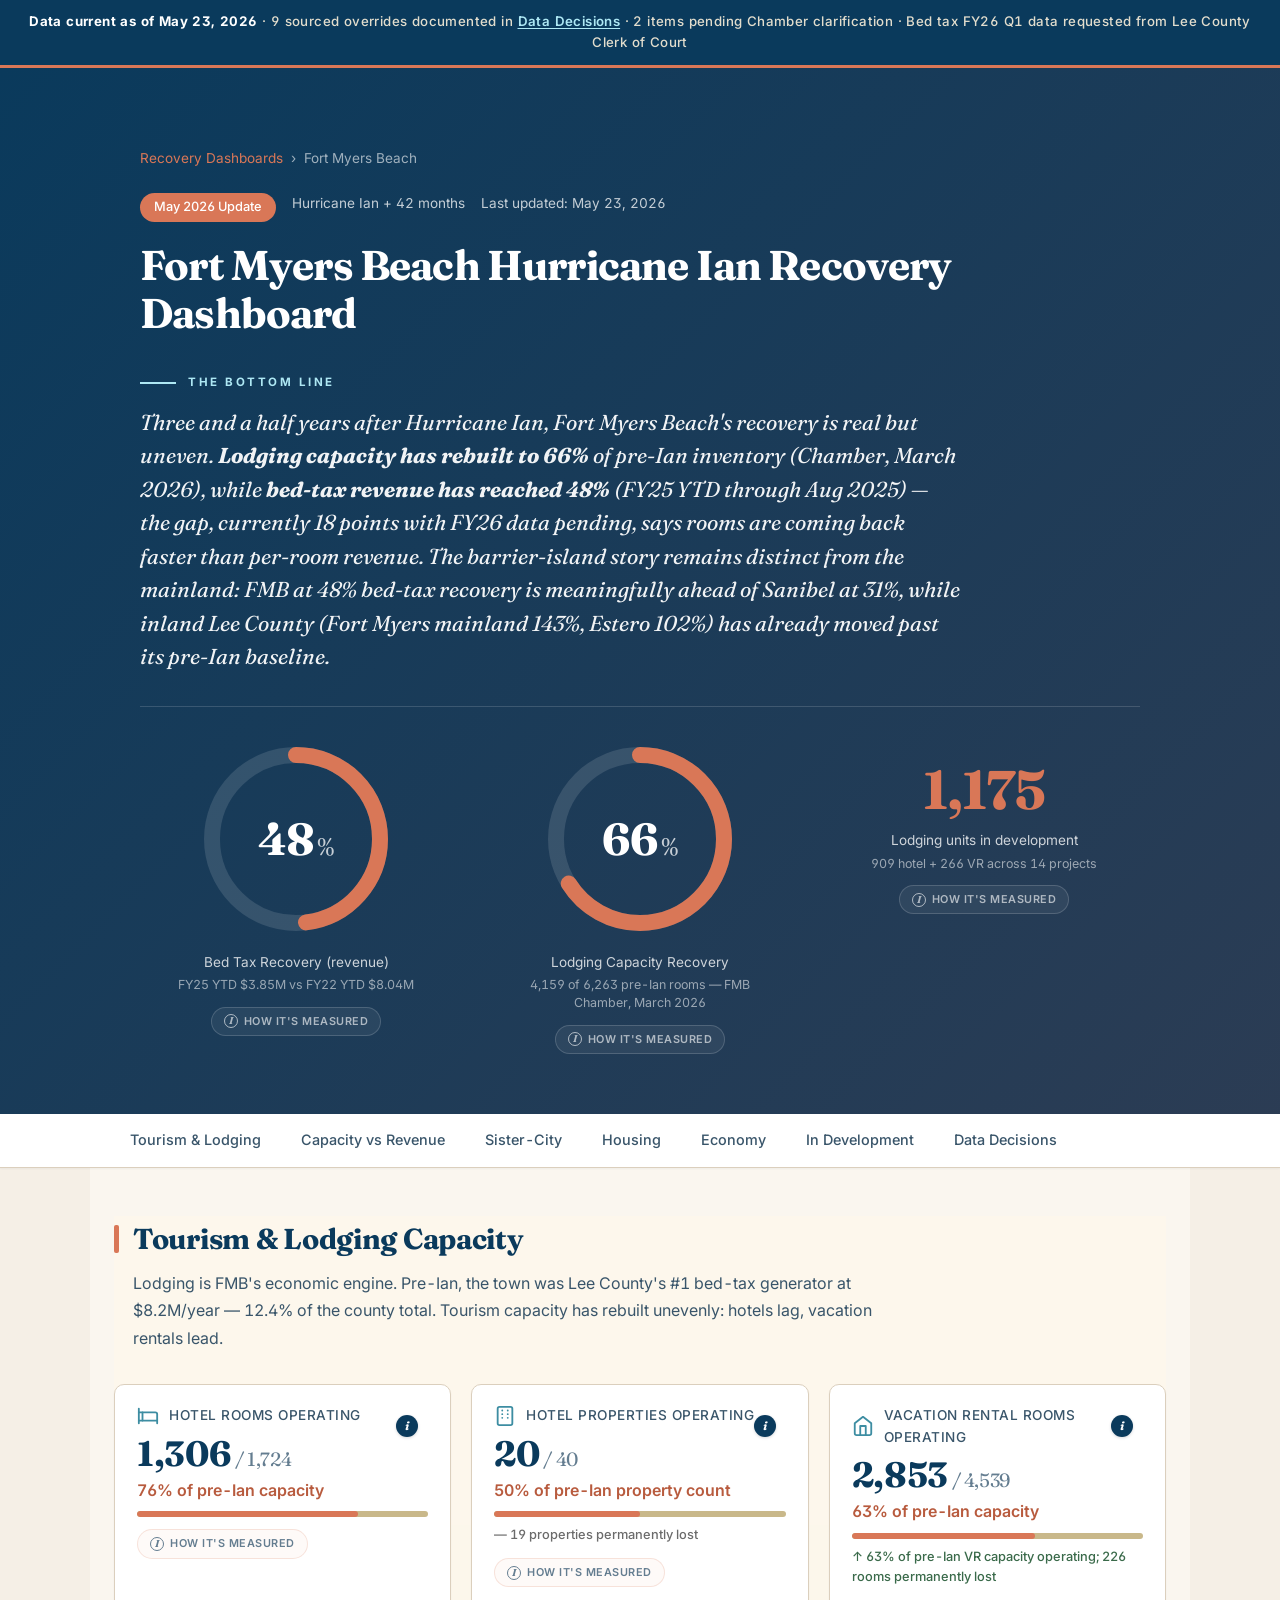
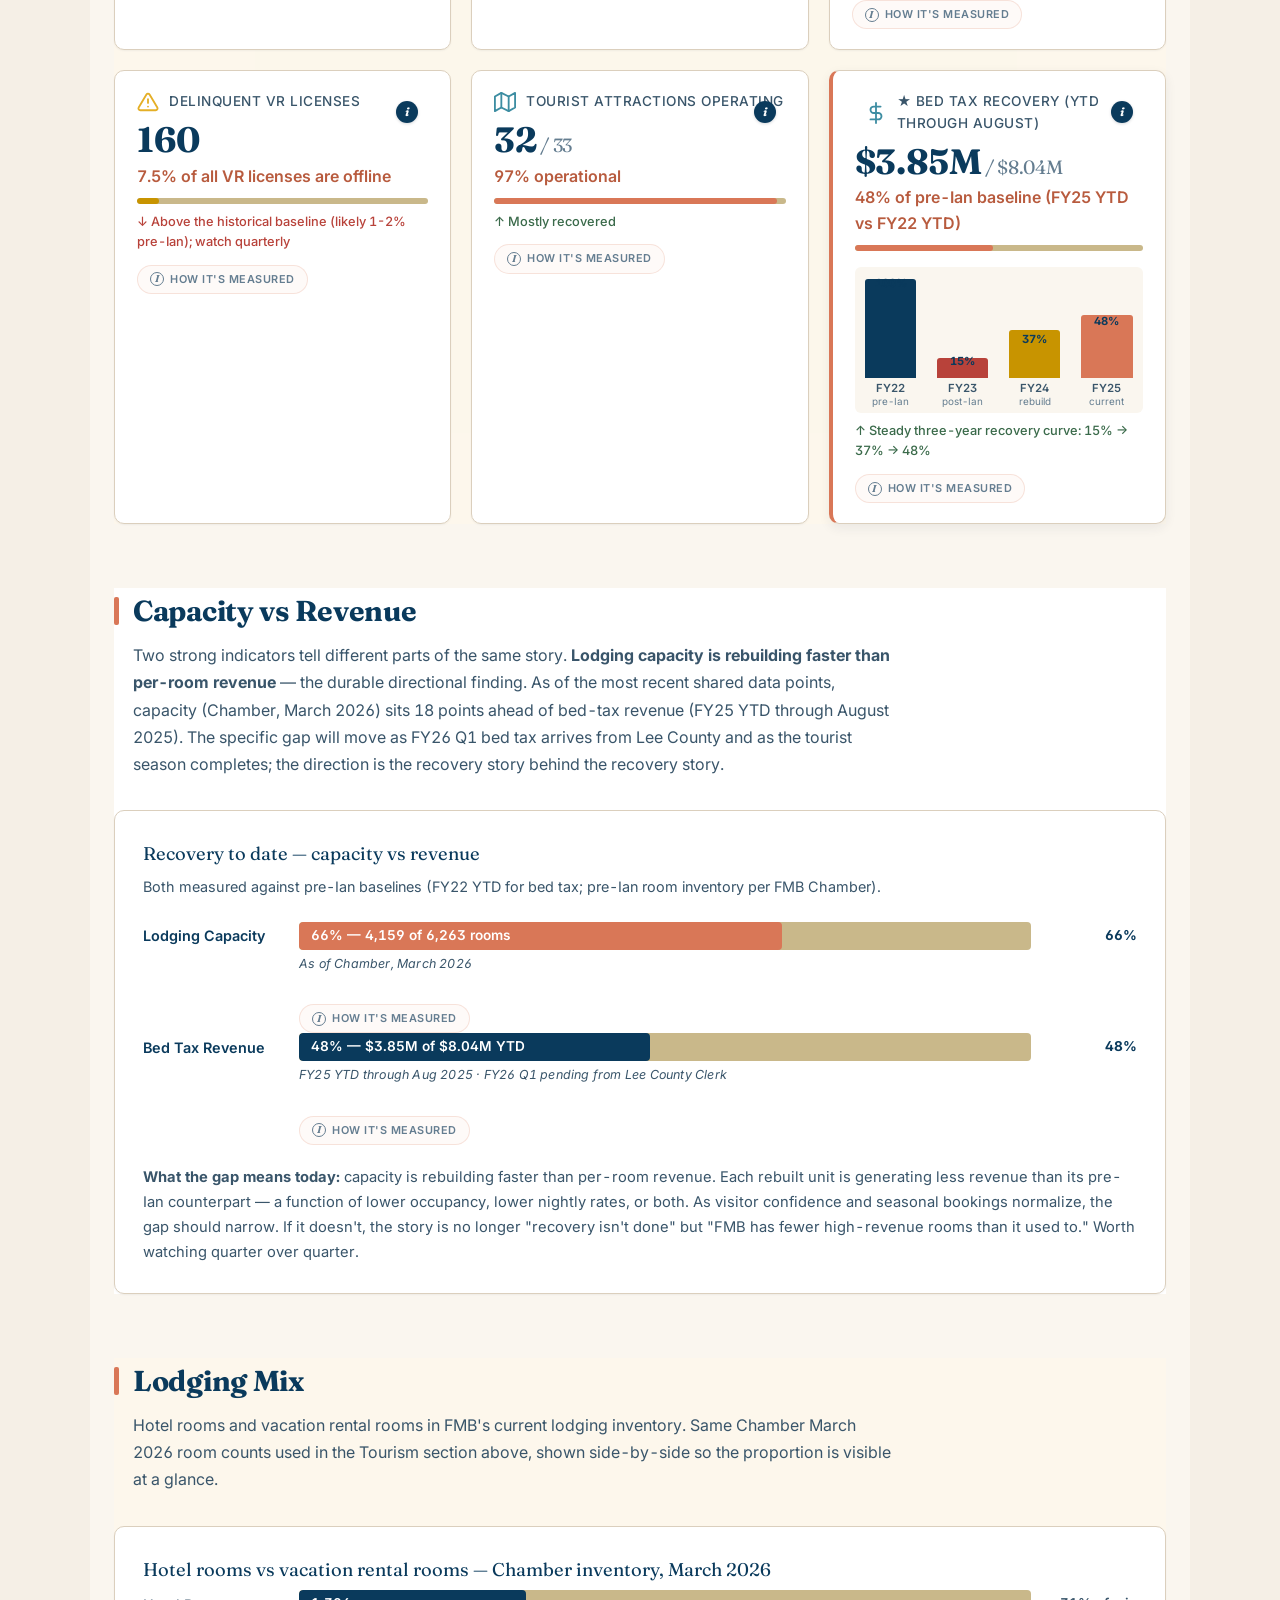
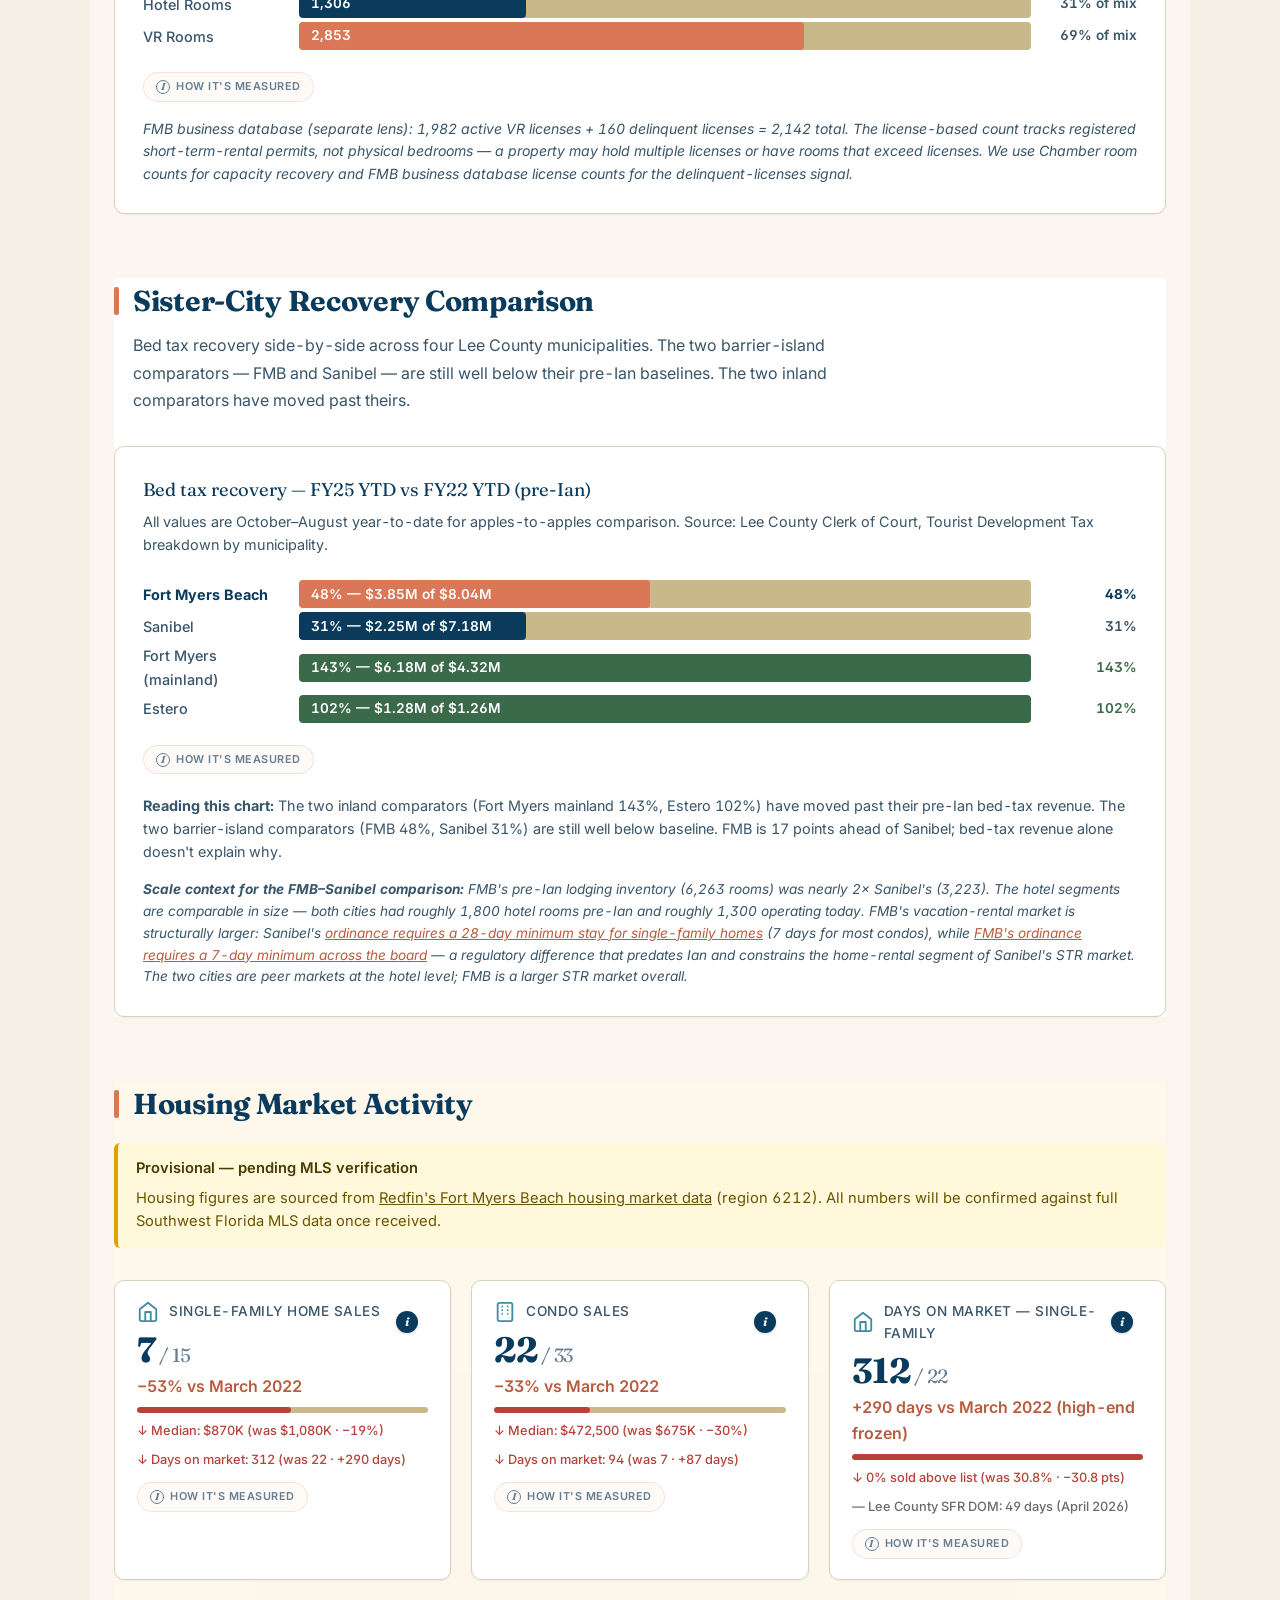
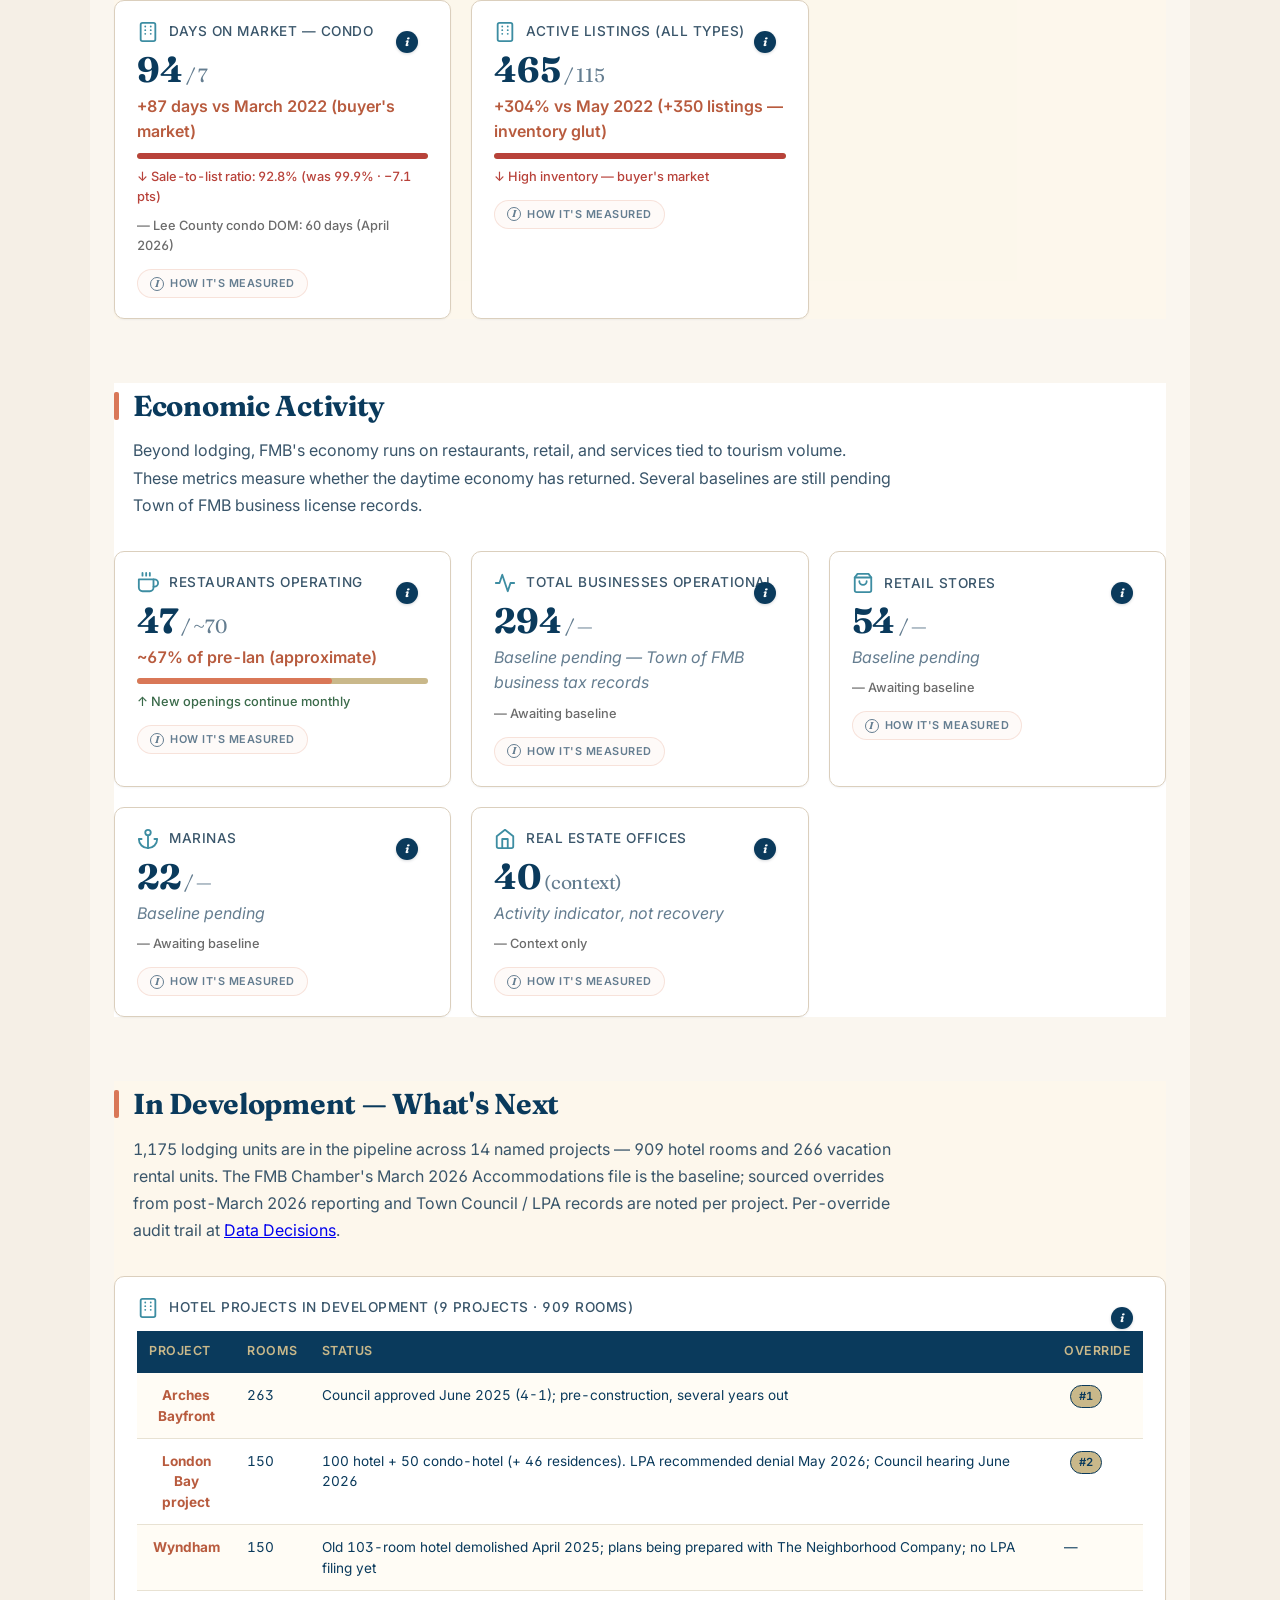
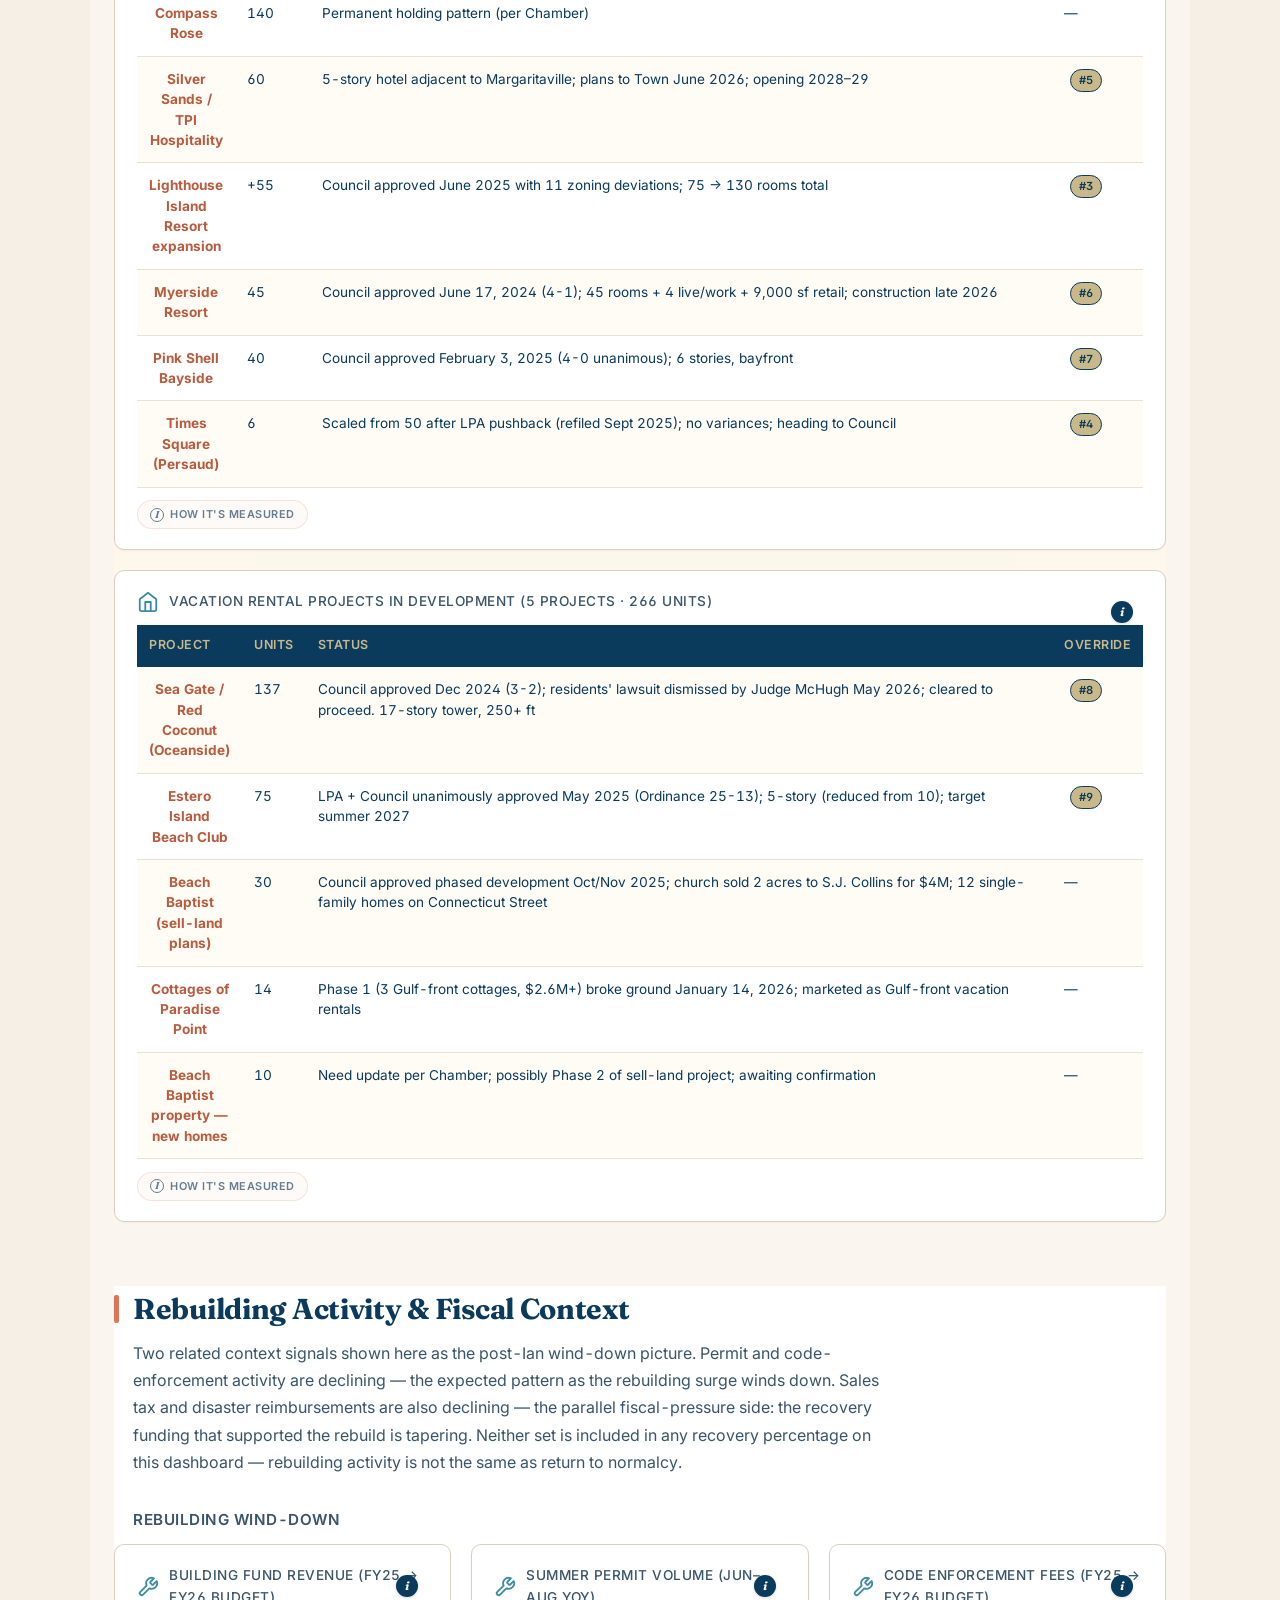
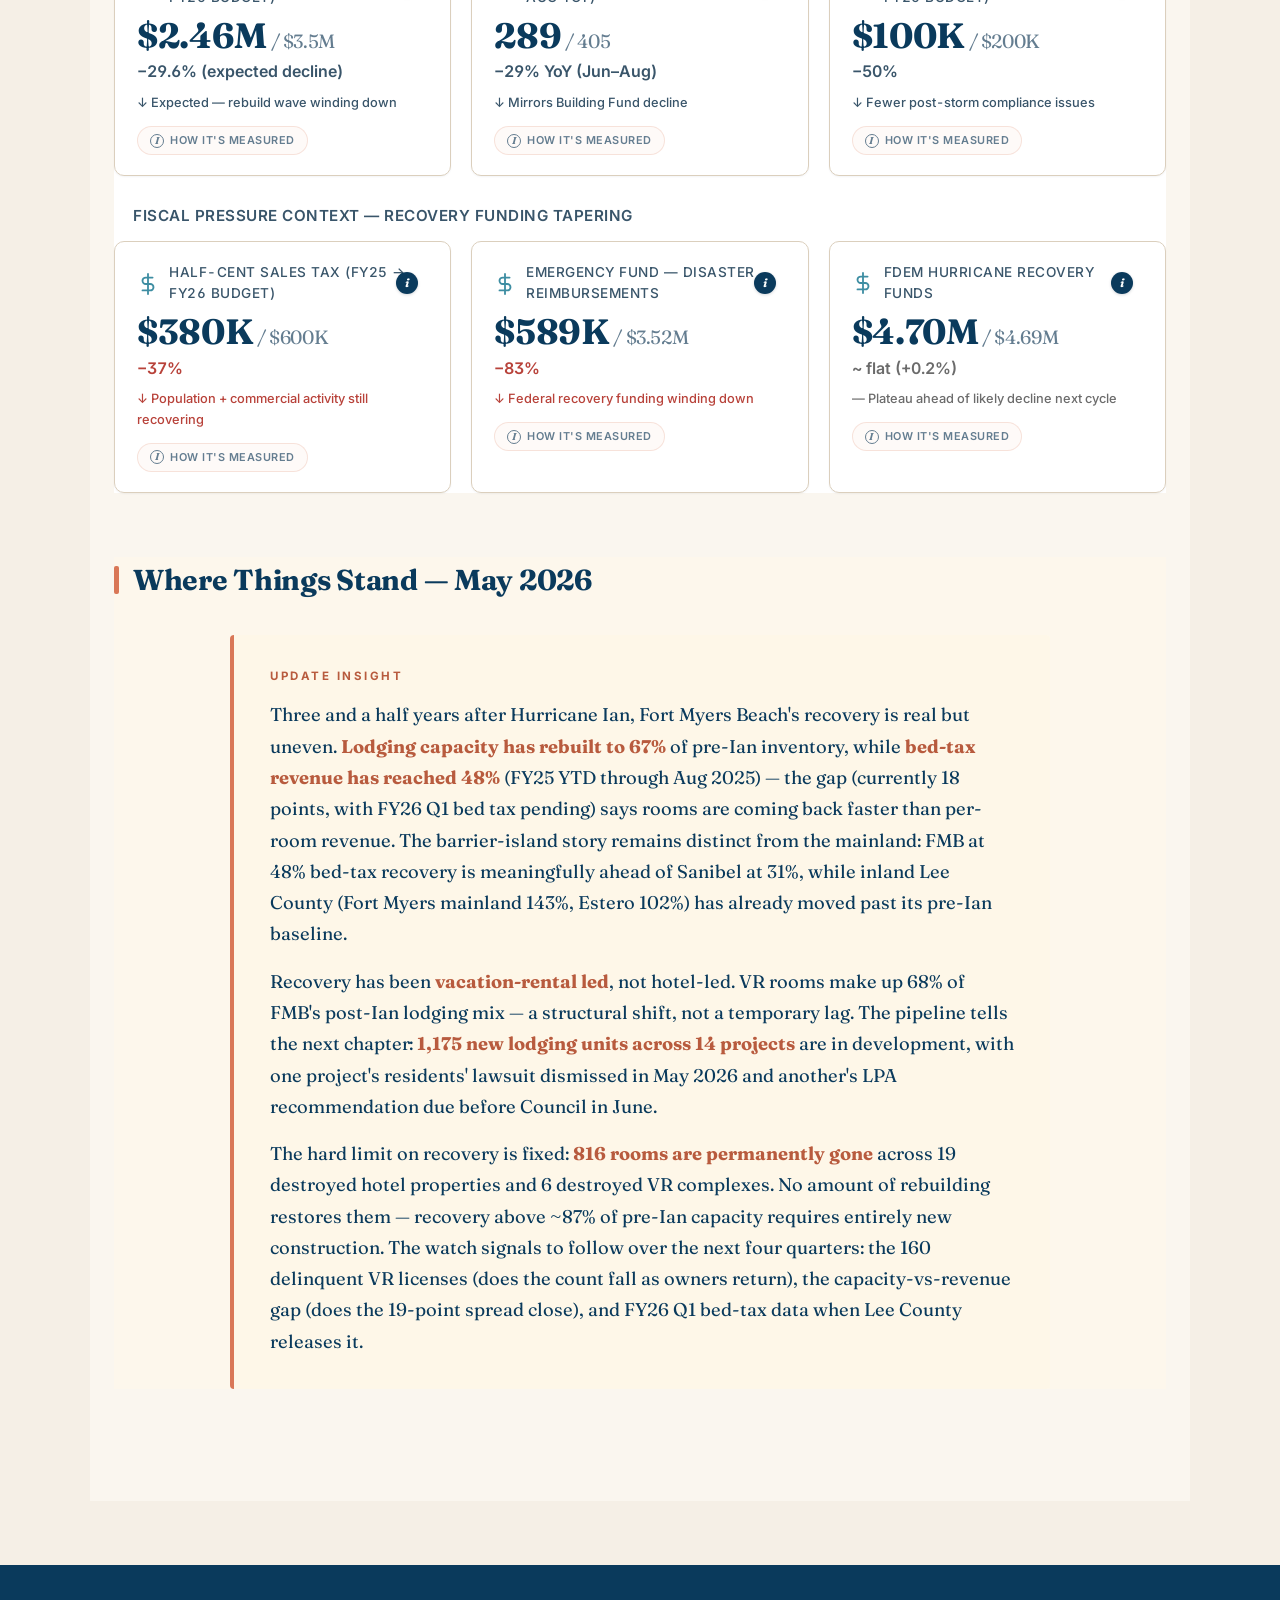
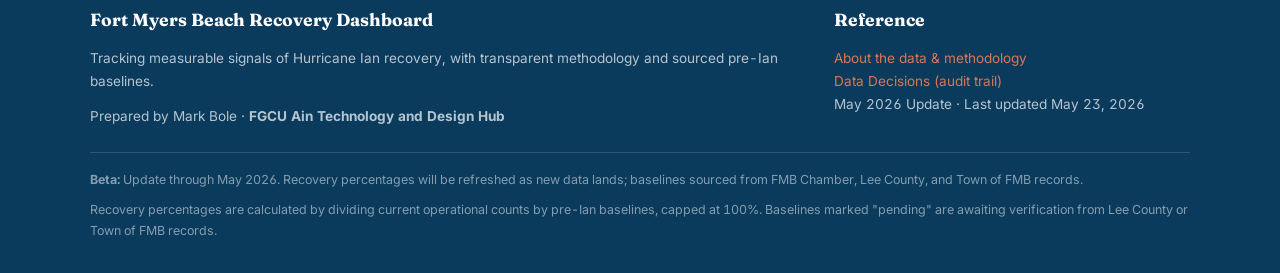
==== commit ae5b21a3: "Strip Google Places references from user-facing files Mark's call 2026-05-24: "Google Places" / "Goo" ====
--- a/dashboard.html
+++ b/dashboard.html
@@ -158,7 +158,6 @@
           properties, ~93% of room capacity is back online (1,052 of 1,134 rooms); the remaining
           590 rooms are at 19 properties permanently lost.
         </div>
-        <div class="metric-trend up">↑ Stronger than the Google-Places business database alone suggested</div>
         <div class="metric-source">
           <strong>Source:</strong> Fort Myers Beach Chamber of Commerce, Accommodations file
           (March 18, 2026; hotel data as of 7/30/2025).
@@ -715,11 +714,11 @@
         </div>
         <div class="metric-trend neutral">— Awaiting baseline</div>
         <div class="metric-source">
-          FMB business database, Q1 2026 (Google Places-verified businesses).
-        </div>
-        <details class="kpi-method-toggle">
-          <summary><span class="i-icon" aria-hidden="true">i</span> How it's measured</summary>
-          <p class="kpi-method-body">Currently operational businesses from FMB business database (Q1 2026 vintage; Google Places-verified). Pre-Ian baseline pending Town of FMB business tax records; recovery percentage cannot be calculated until baseline arrives.</p>
+          FMB business database, Q1 2026 vintage.
+        </div>
+        <details class="kpi-method-toggle">
+          <summary><span class="i-icon" aria-hidden="true">i</span> How it's measured</summary>
+          <p class="kpi-method-body">Currently operational businesses from FMB business database (Q1 2026 vintage). Pre-Ian baseline pending Town of FMB business tax records; recovery percentage cannot be calculated until baseline arrives.</p>
         </details>
       </div>
 
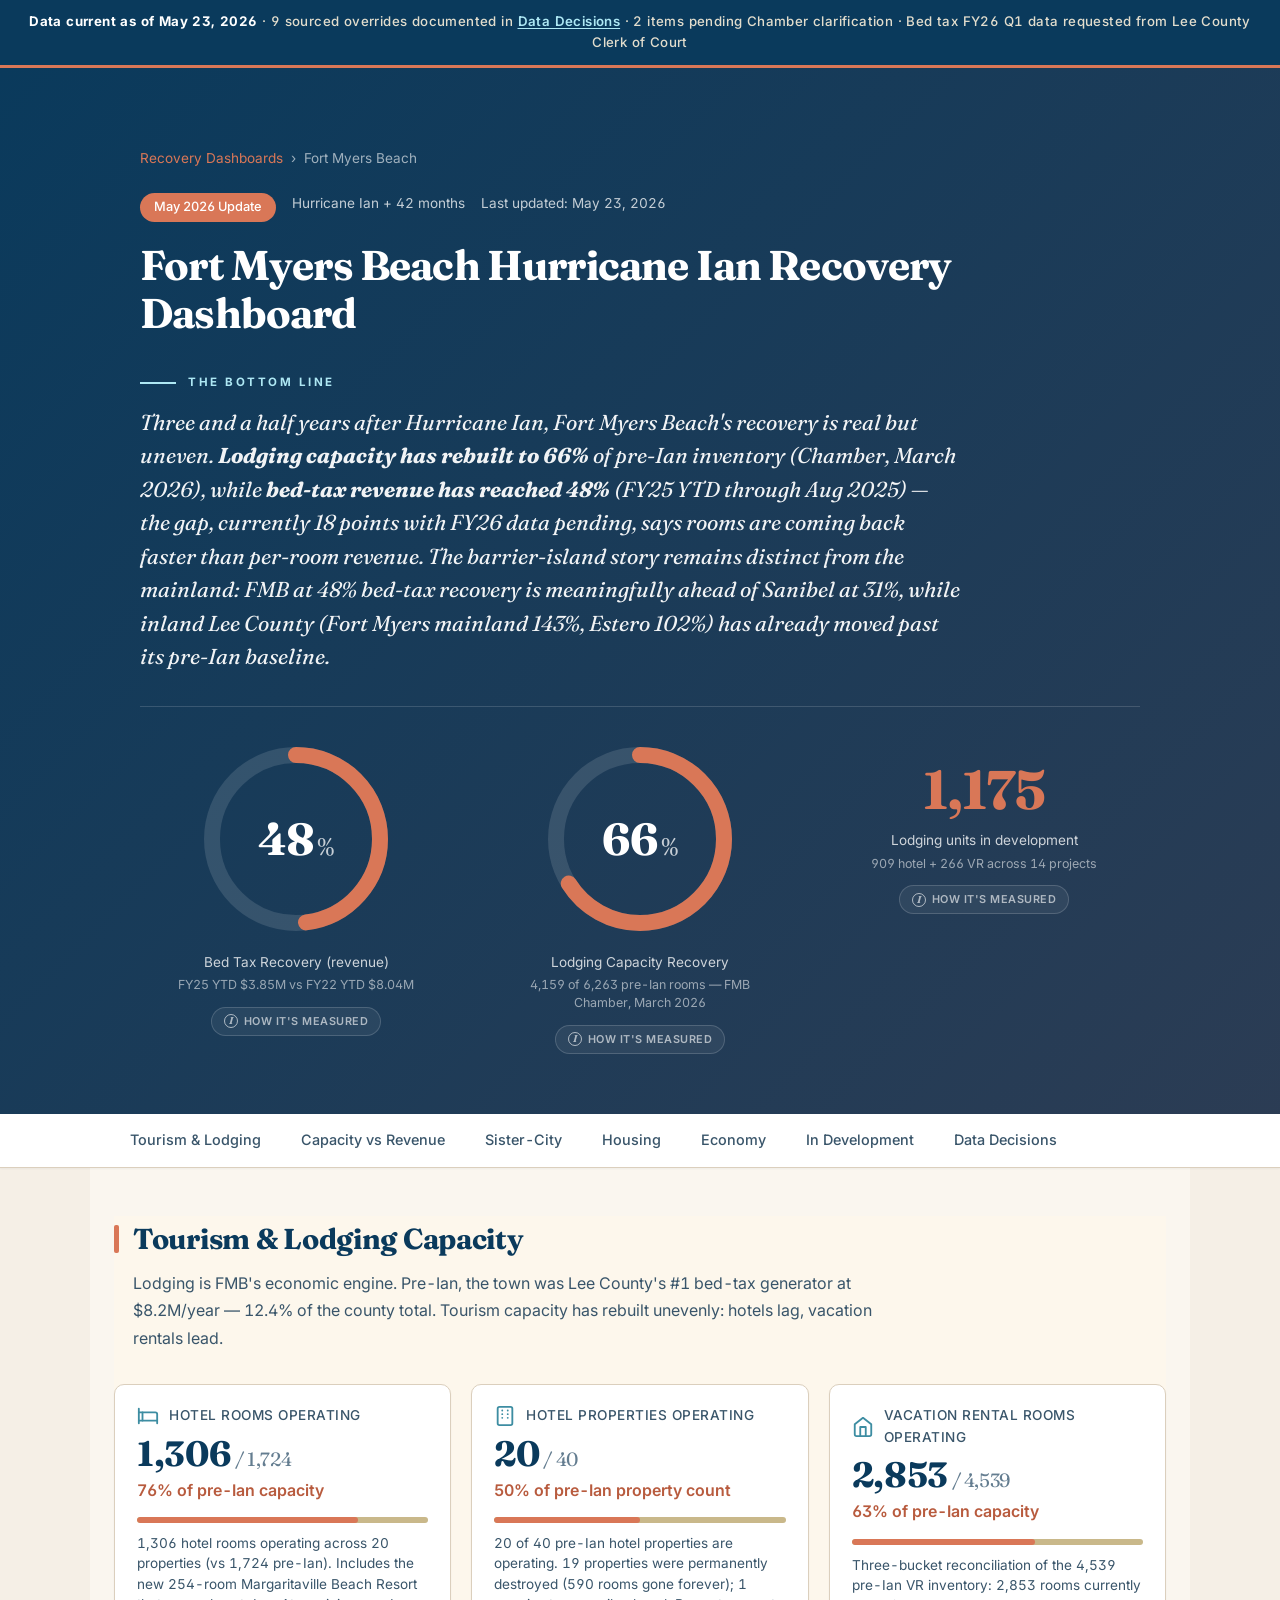
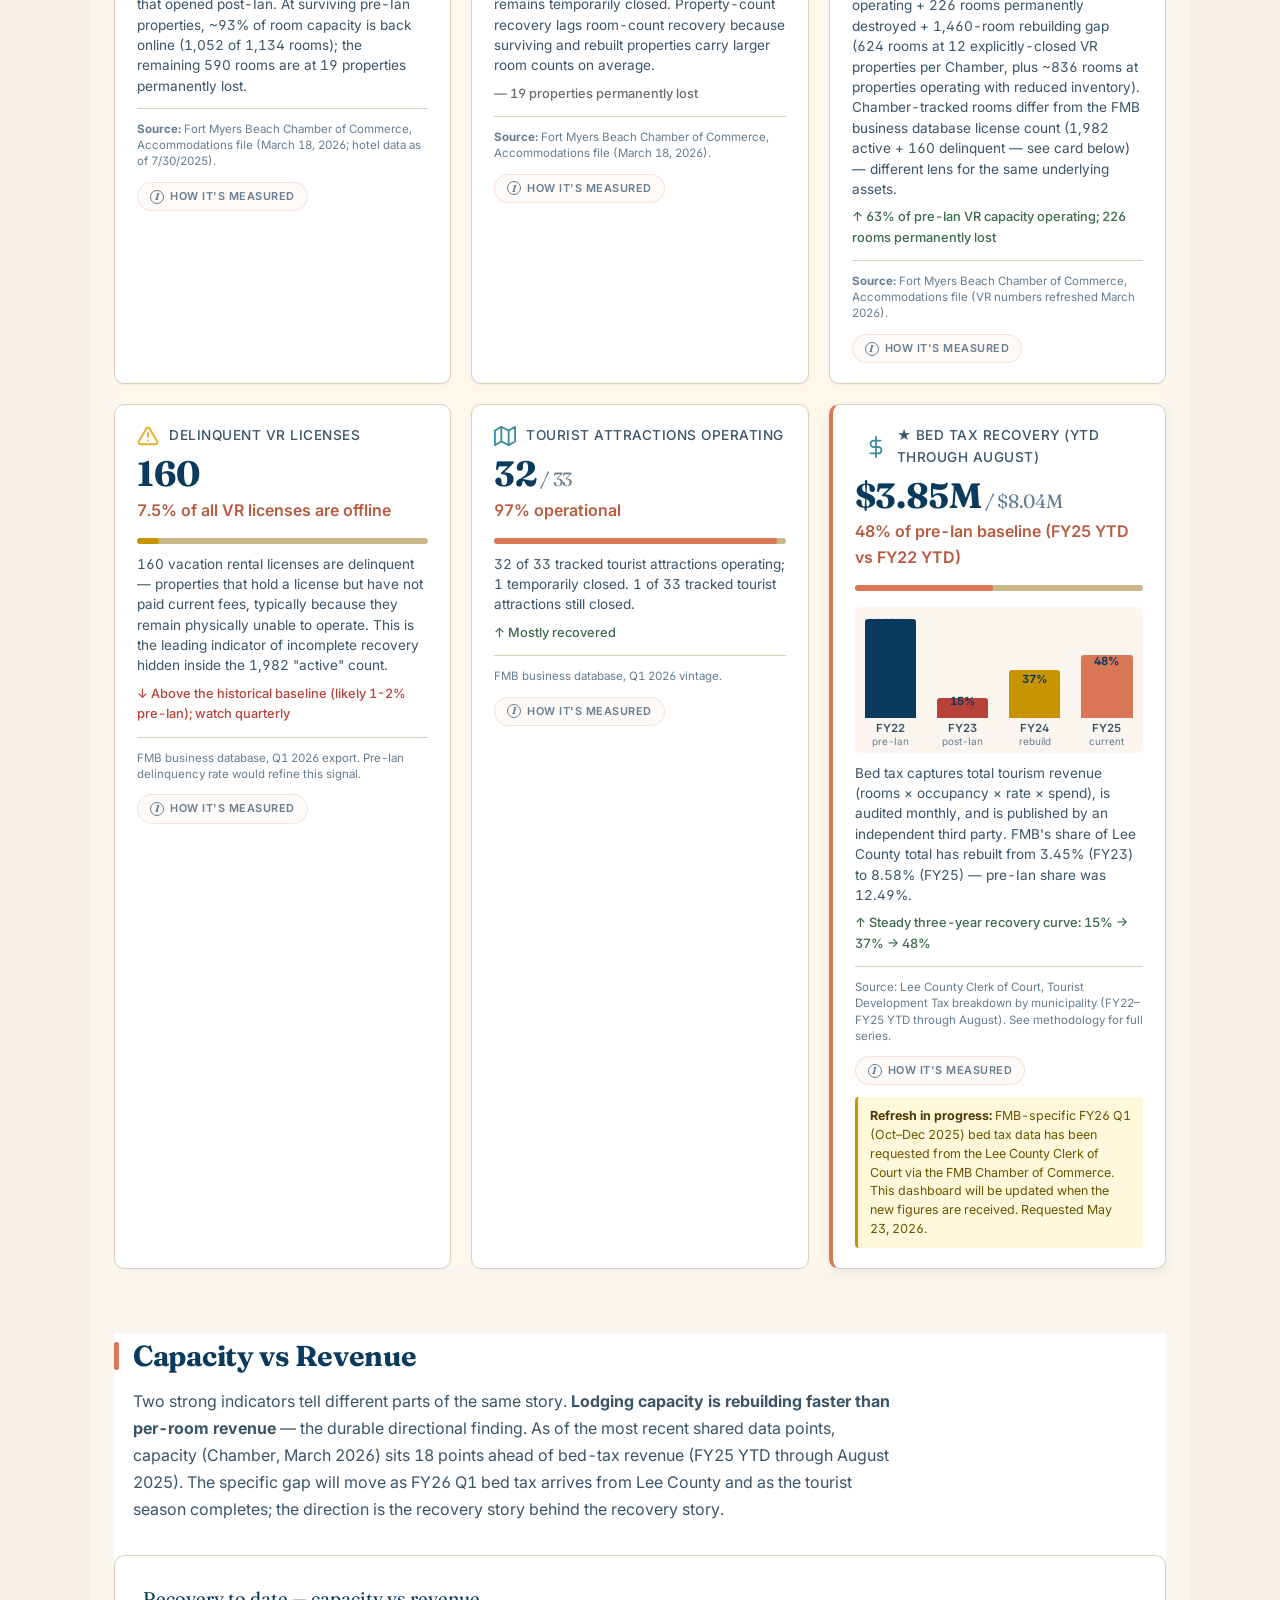
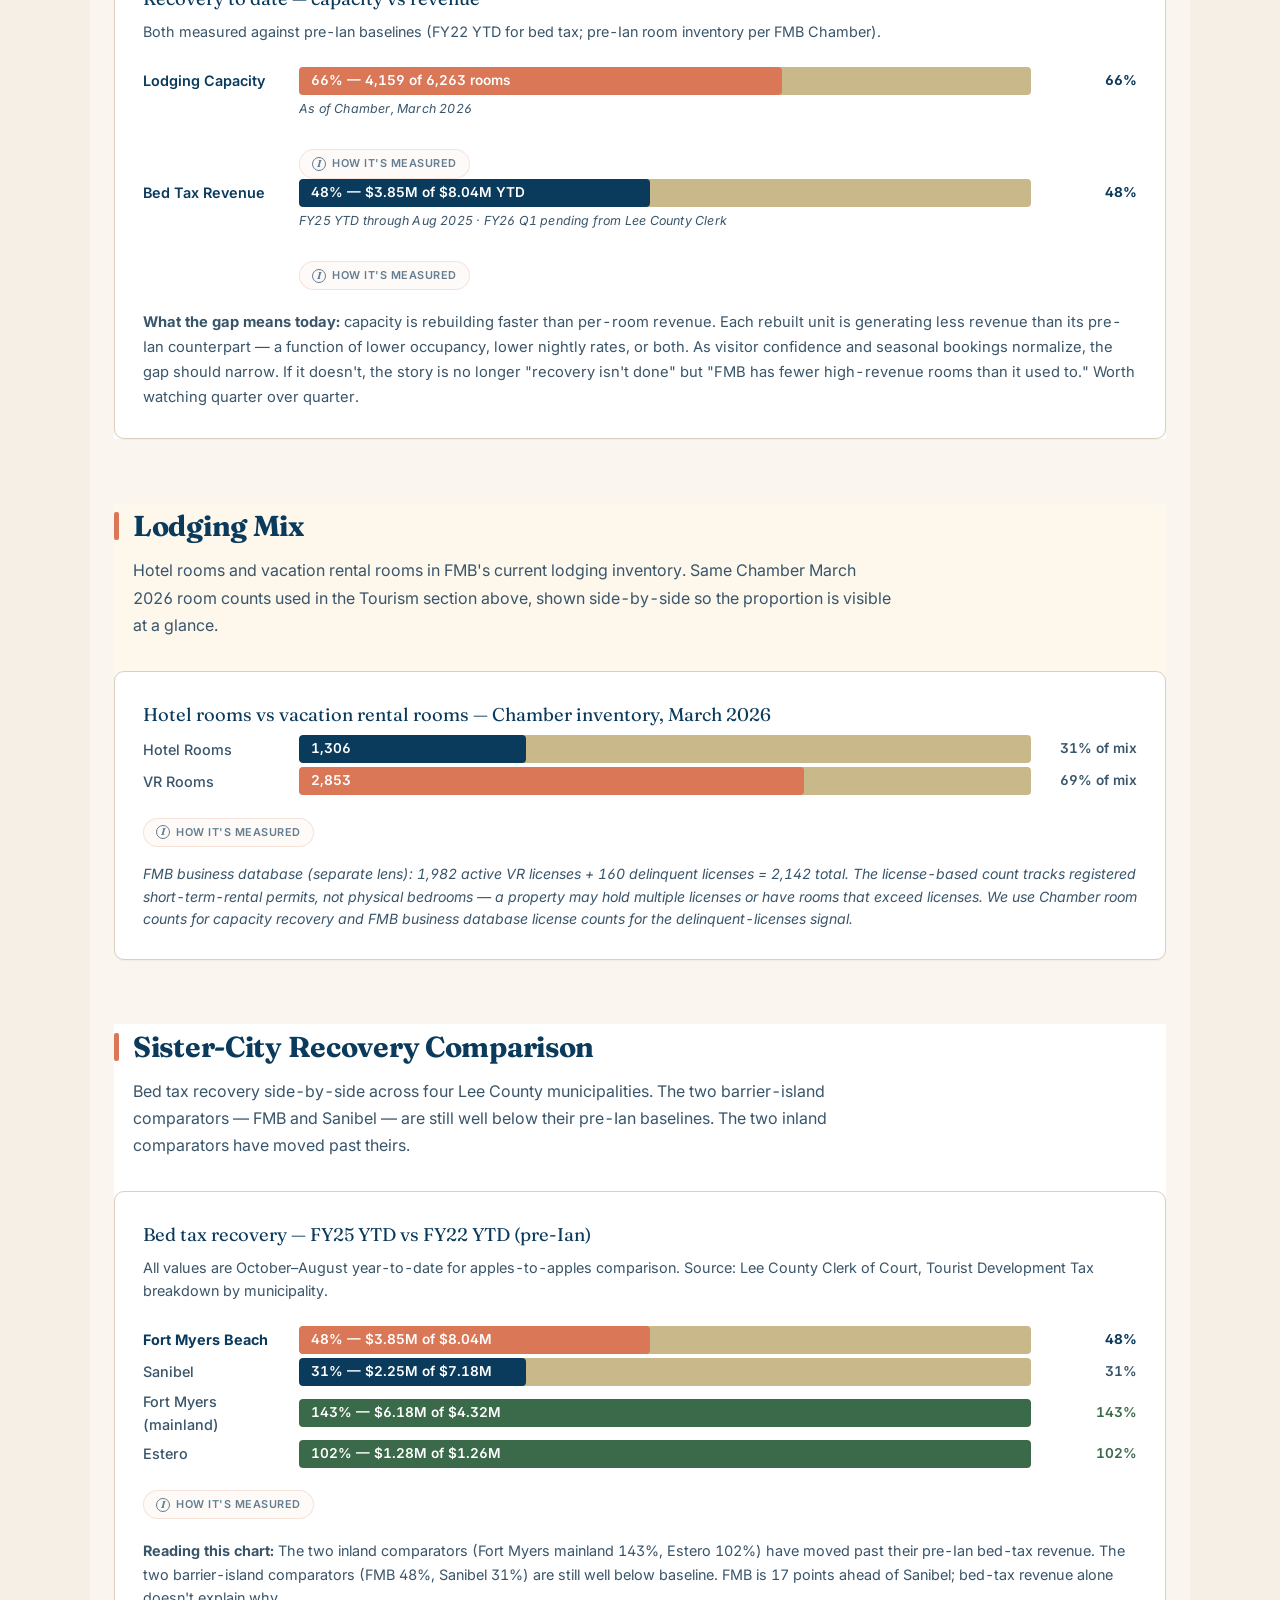
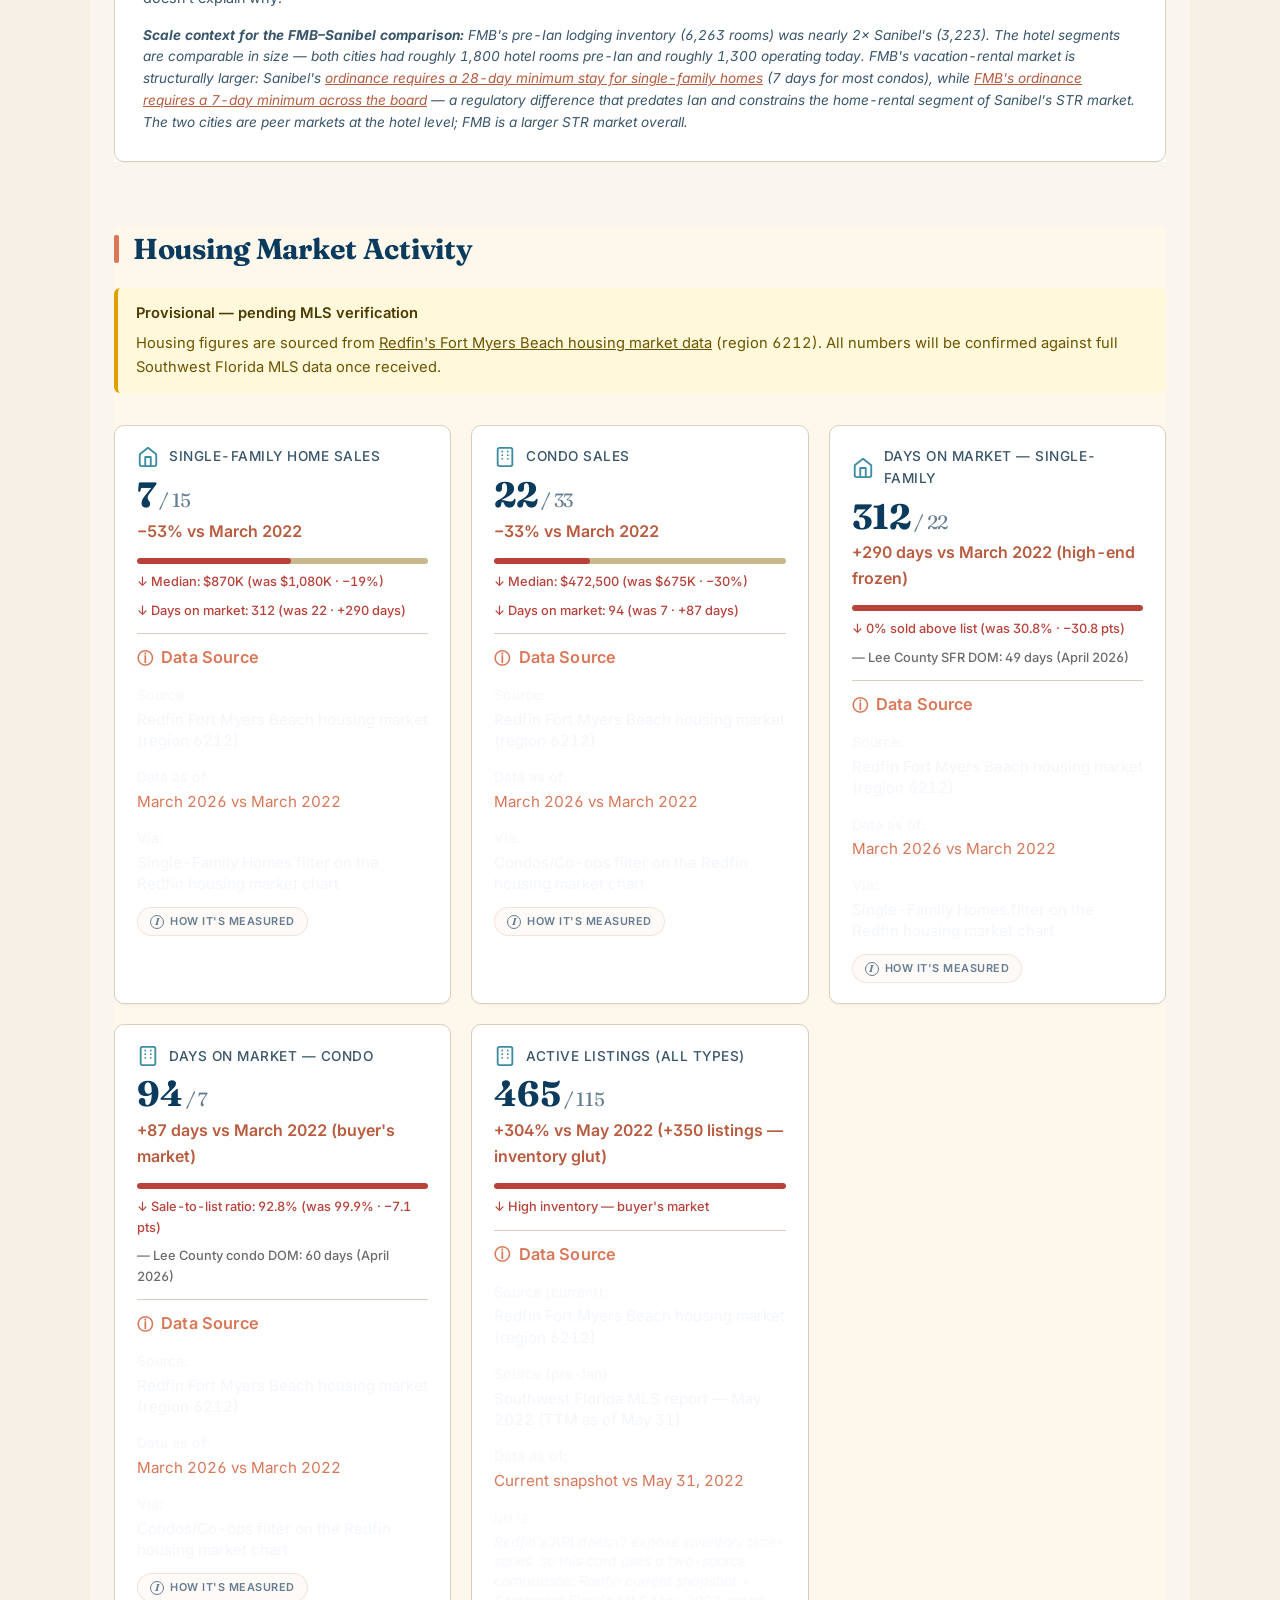
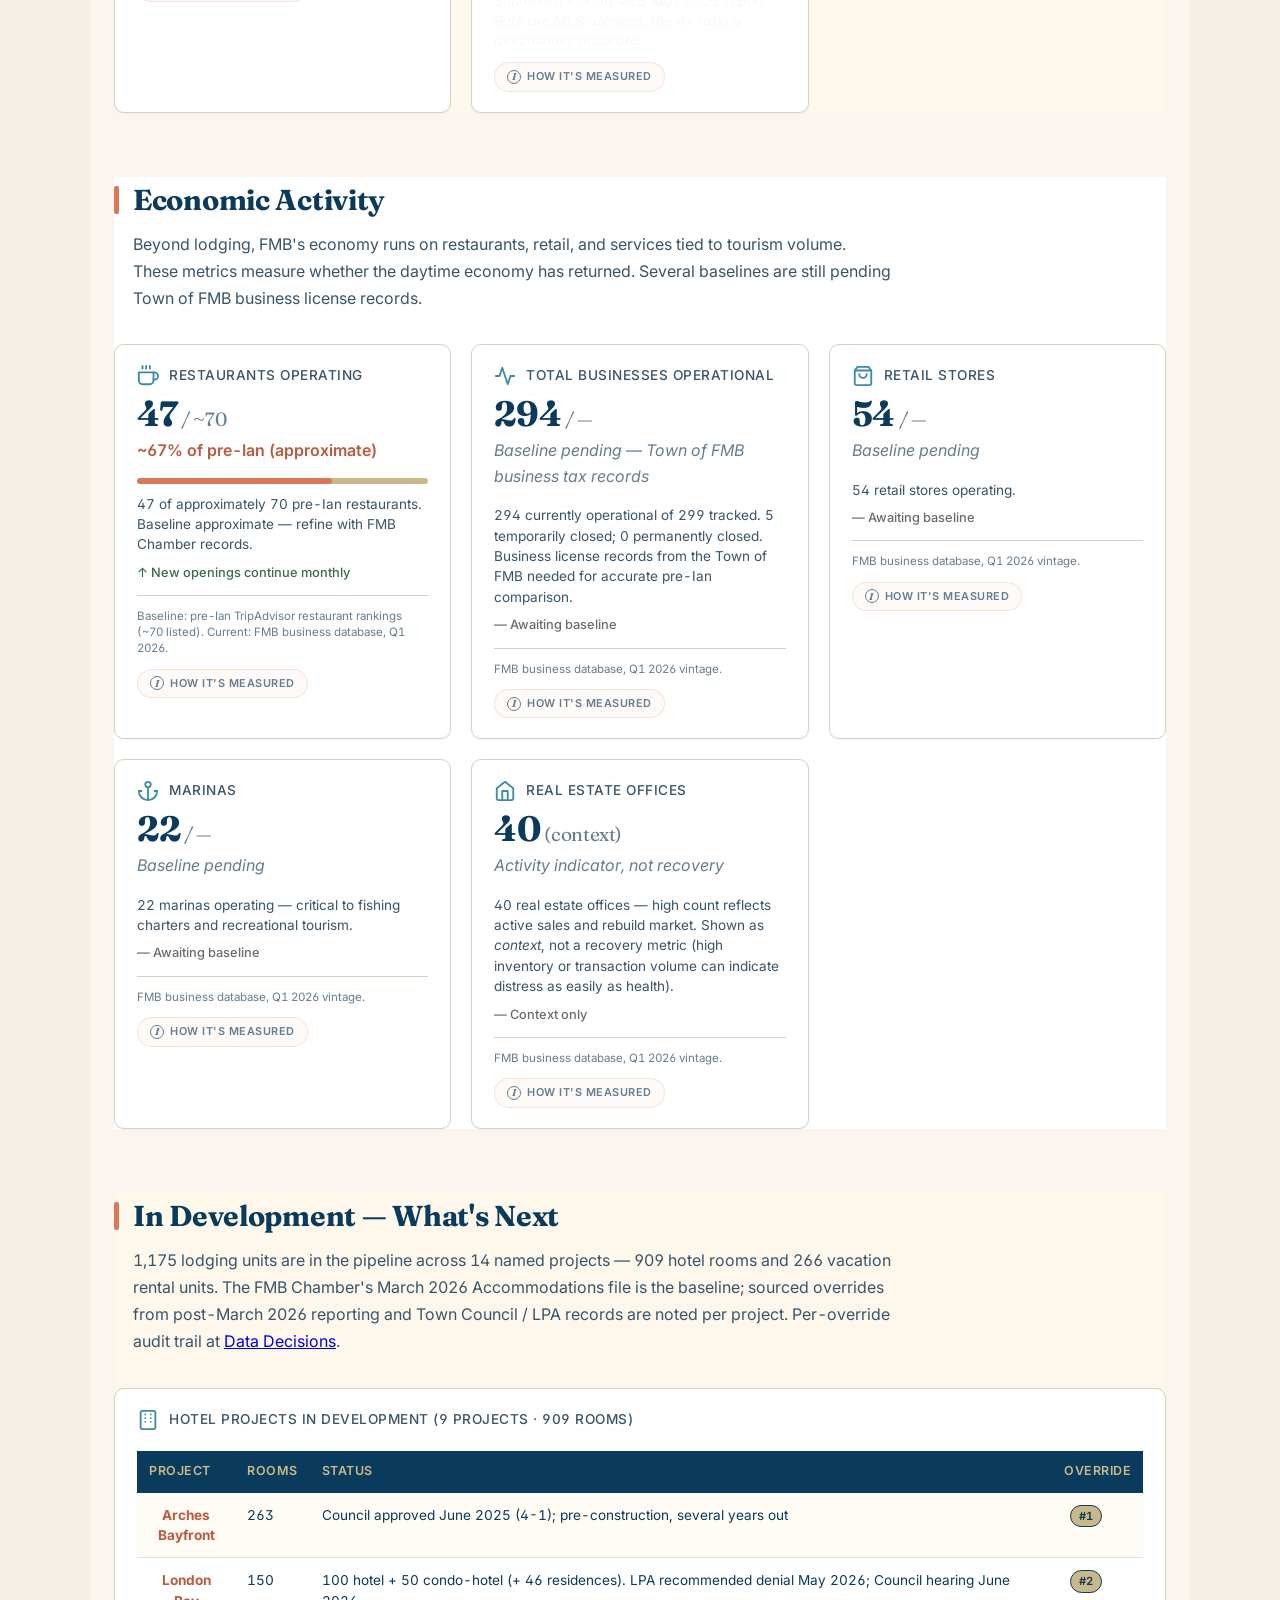
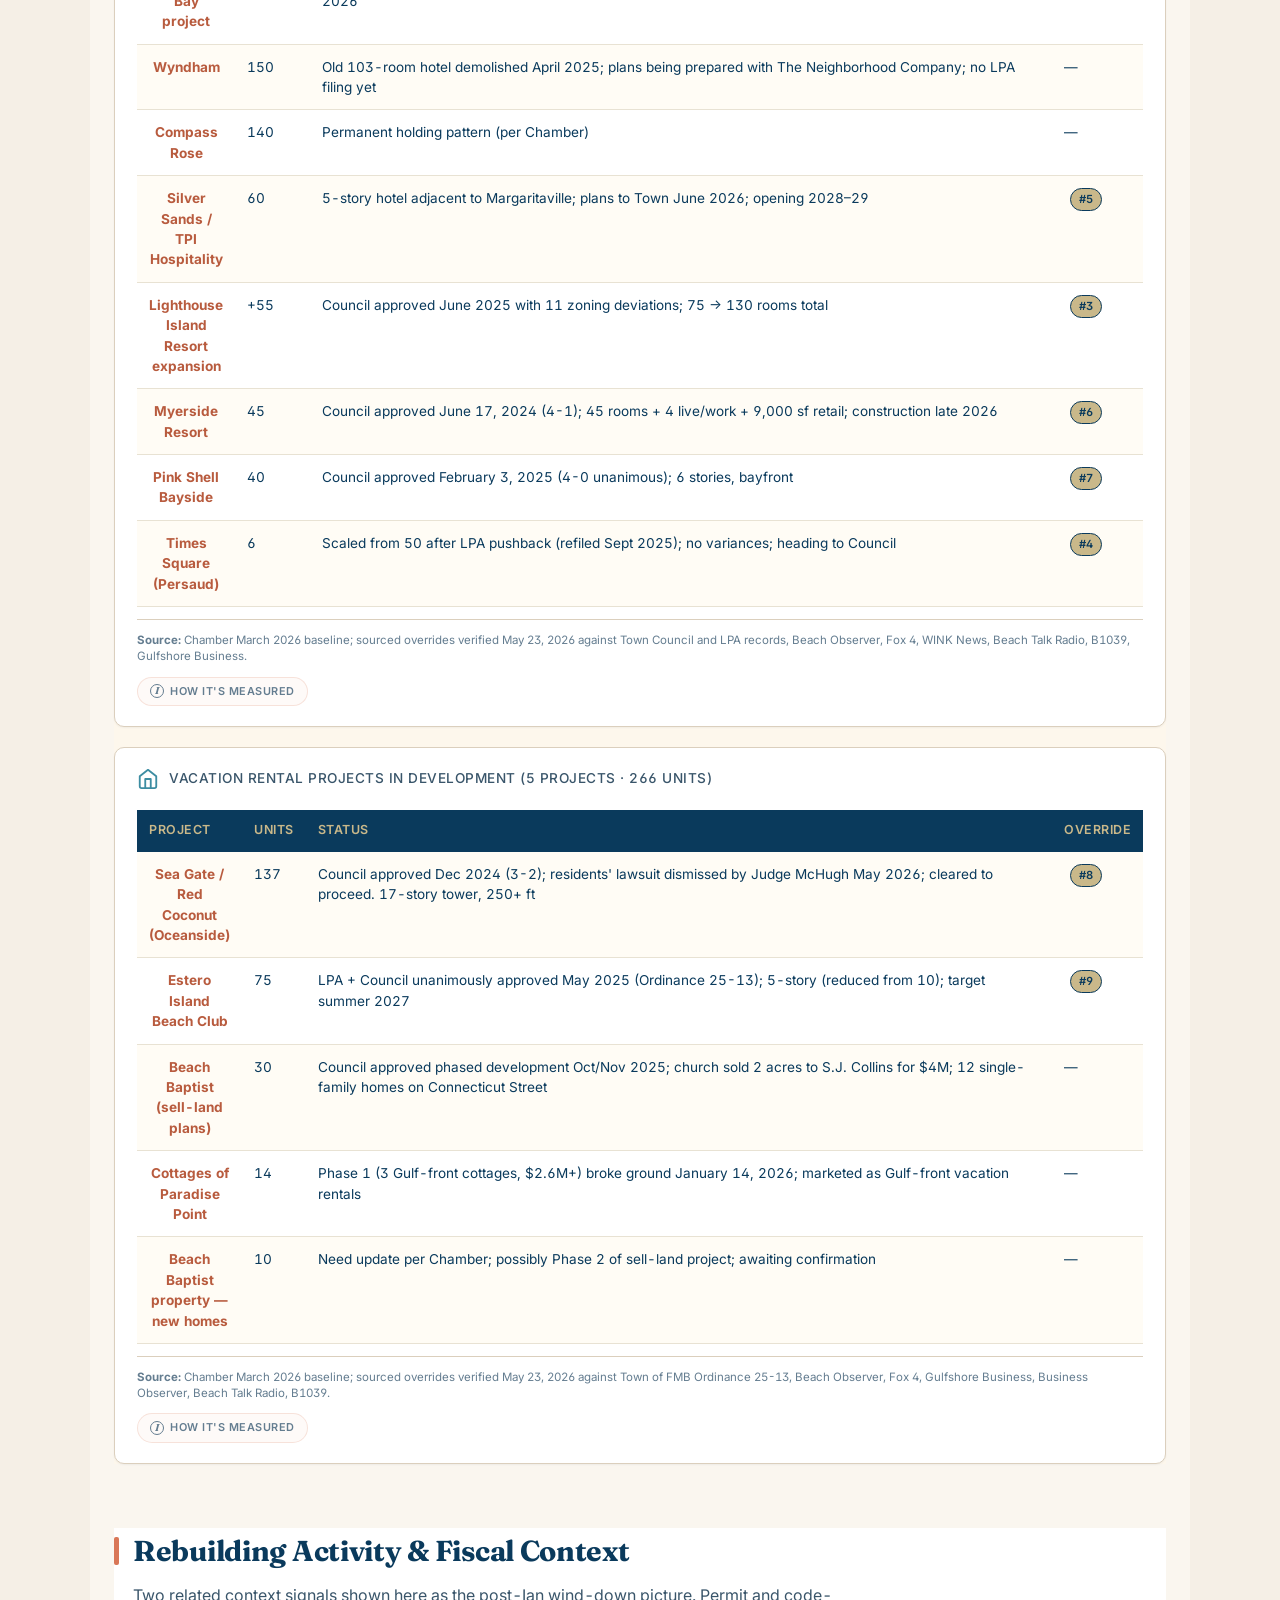
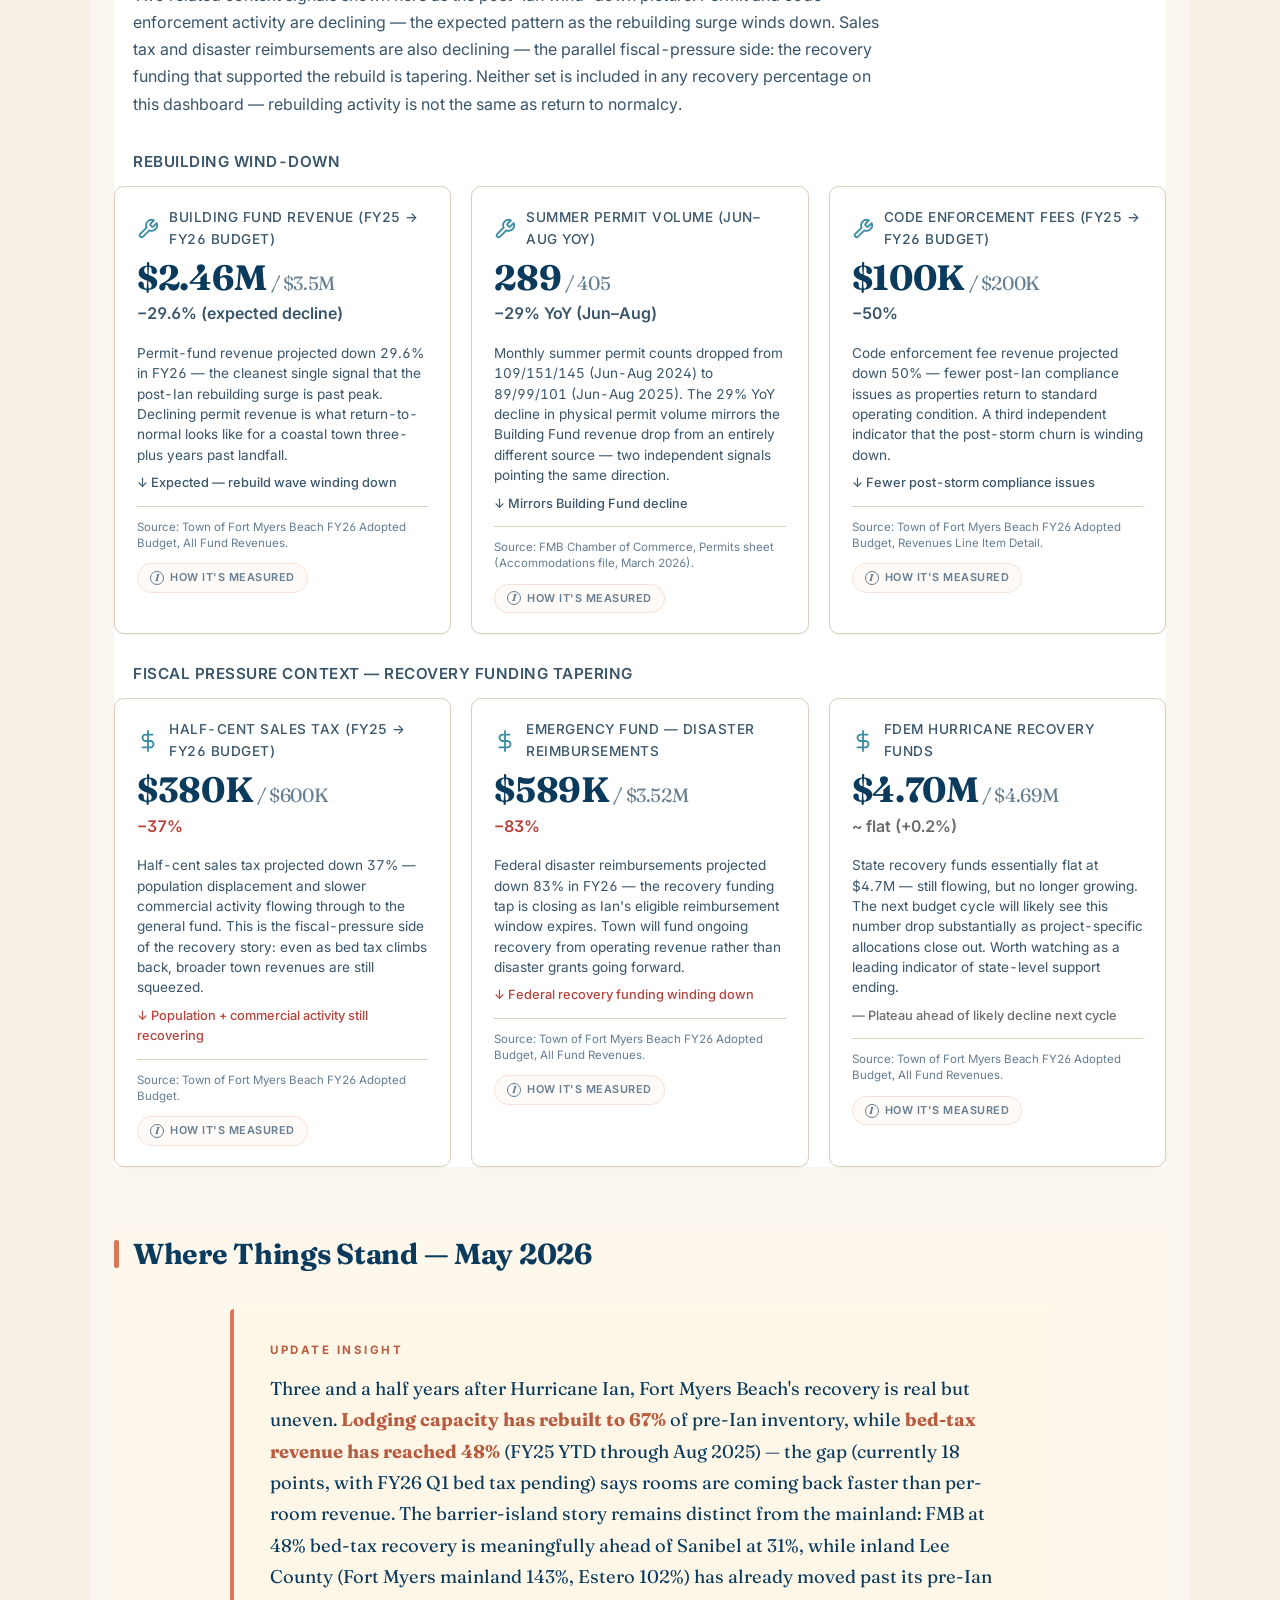
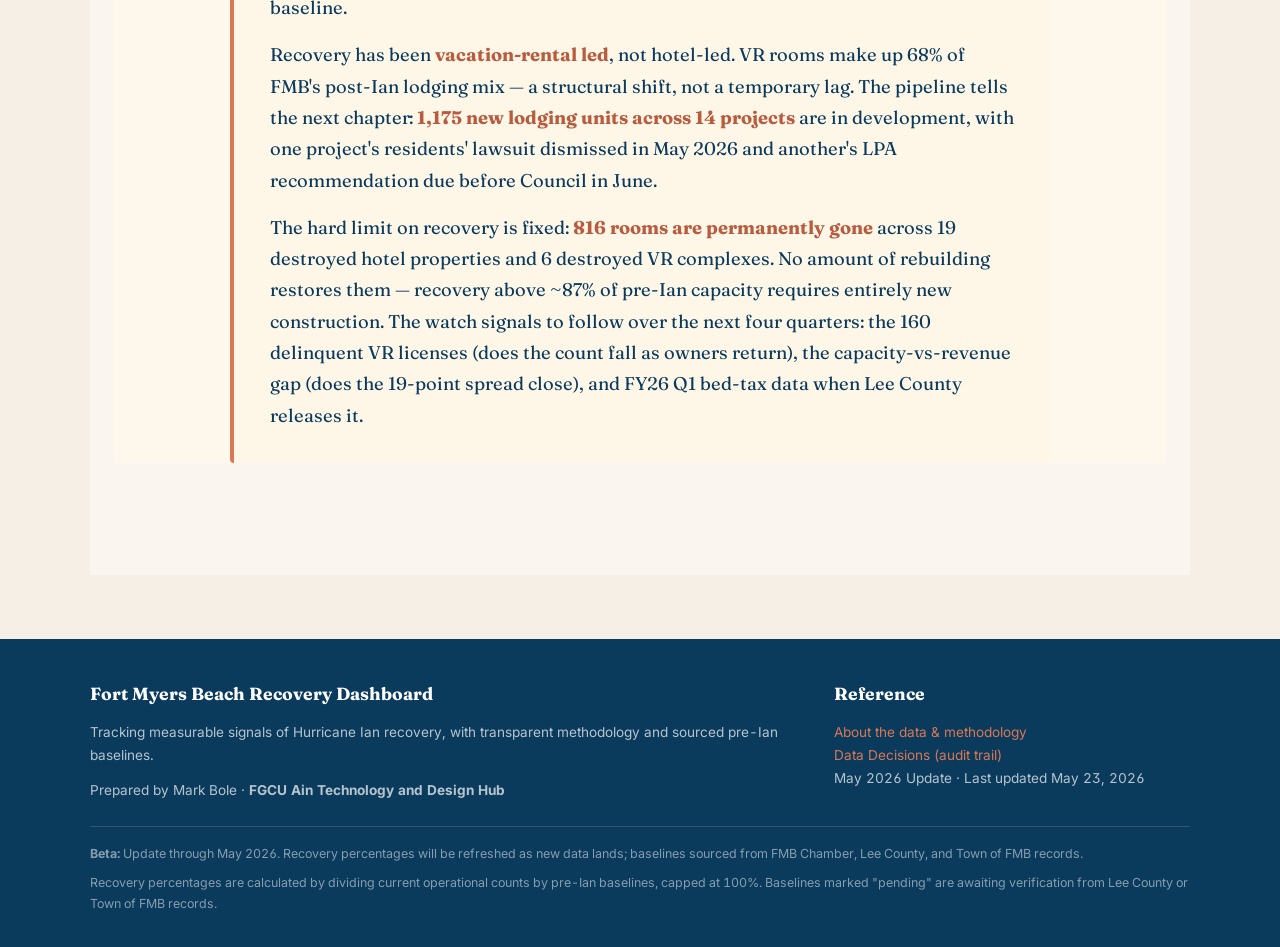
==== commit 96dab9c8: "Remove flip-card mechanism — single info affordance per card Mark's call 2026-05-24: After Tier 2 #8" ====
--- a/dashboard.html
+++ b/dashboard.html
@@ -1055,57 +1055,9 @@
   </div>
 </footer>
 
-<!-- Card flip: front shows numbers, back shows prose (source + methodology) -->
-<script>
-(function() {
-  var proseSelectors = '.metric-note, .metric-source, .refresh-status';
-  document.querySelectorAll('main .metric-card').forEach(function(card) {
-    var proseEls = card.querySelectorAll(proseSelectors);
-    if (proseEls.length === 0) return; // skip cards with no back content
-
-    var inner = document.createElement('div');
-    inner.className = 'metric-card-inner';
-    var front = document.createElement('div');
-    front.className = 'metric-card-front';
-    var back = document.createElement('div');
-    back.className = 'metric-card-back';
-
-    Array.from(card.children).forEach(function(child) {
-      if (child.matches && child.matches(proseSelectors)) back.appendChild(child);
-      else front.appendChild(child);
-    });
-
-    var flipBtn = document.createElement('button');
-    flipBtn.className = 'card-flip-btn';
-    flipBtn.setAttribute('type', 'button');
-    flipBtn.setAttribute('aria-label', 'Show source and methodology');
-    flipBtn.setAttribute('aria-expanded', 'false');
-    flipBtn.setAttribute('title', 'Source & details');
-    flipBtn.textContent = 'i';
-    var closeBtn = document.createElement('button');
-    closeBtn.className = 'card-flip-btn back-btn';
-    closeBtn.setAttribute('type', 'button');
-    closeBtn.setAttribute('aria-label', 'Back to the number');
-    closeBtn.setAttribute('aria-expanded', 'true');
-    closeBtn.setAttribute('title', 'Back to the number');
-    closeBtn.textContent = '×';
-
-    function toggle() {
-      var flipped = card.classList.toggle('flipped');
-      flipBtn.setAttribute('aria-expanded', flipped ? 'true' : 'false');
-      closeBtn.setAttribute('aria-expanded', flipped ? 'true' : 'false');
-    }
-    flipBtn.addEventListener('click', toggle);
-    closeBtn.addEventListener('click', toggle);
-
-    front.insertBefore(flipBtn, front.firstChild);
-    back.insertBefore(closeBtn, back.firstChild);
-    inner.appendChild(front);
-    inner.appendChild(back);
-    card.appendChild(inner);
-  });
-})();
-</script>
+<!-- Card-flip mechanism removed 2026-05-24: dual "i" affordances (flip + methodology
+     toggle) were confusing. metric-note + source now render always-visible; the
+     <details class="kpi-method-toggle"> pill is the single info affordance per card. -->
 
 <!-- Scroll-spy: highlight the sticky-nav link for the section currently in view -->
 <script>
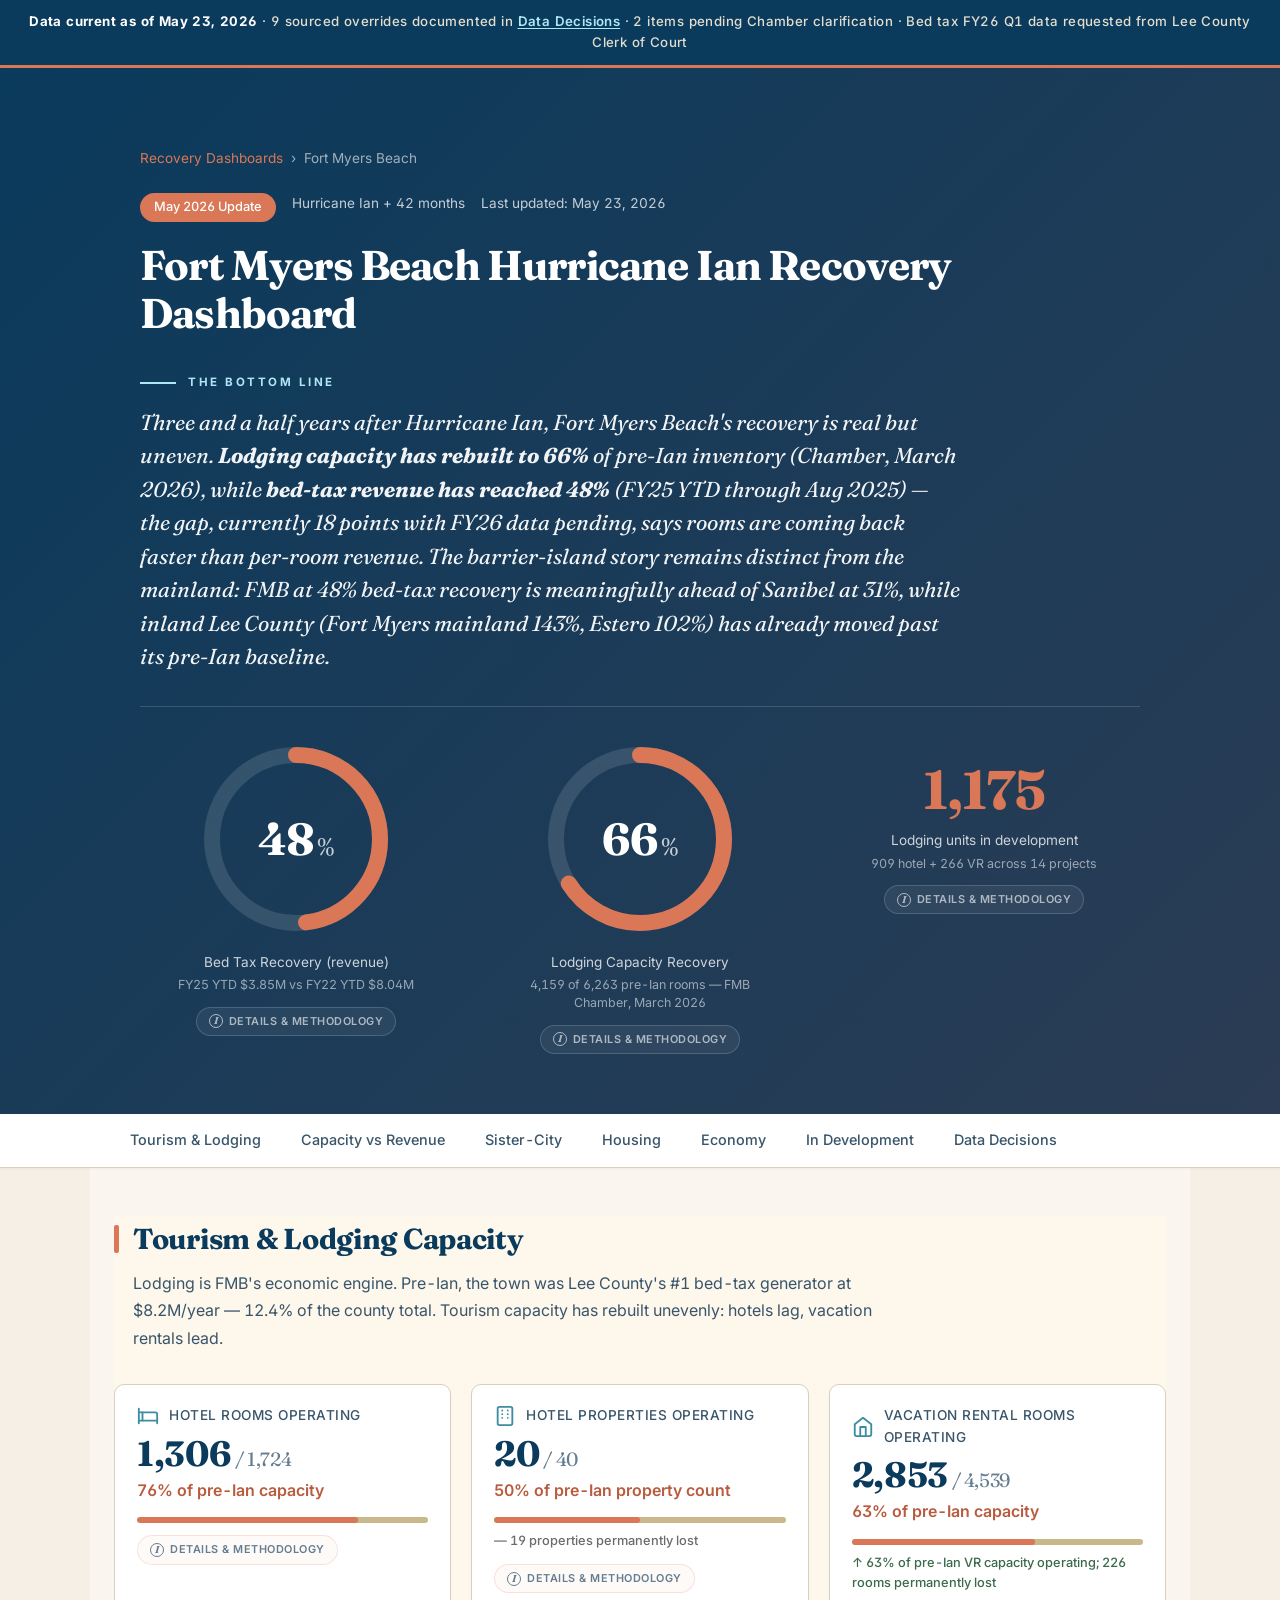
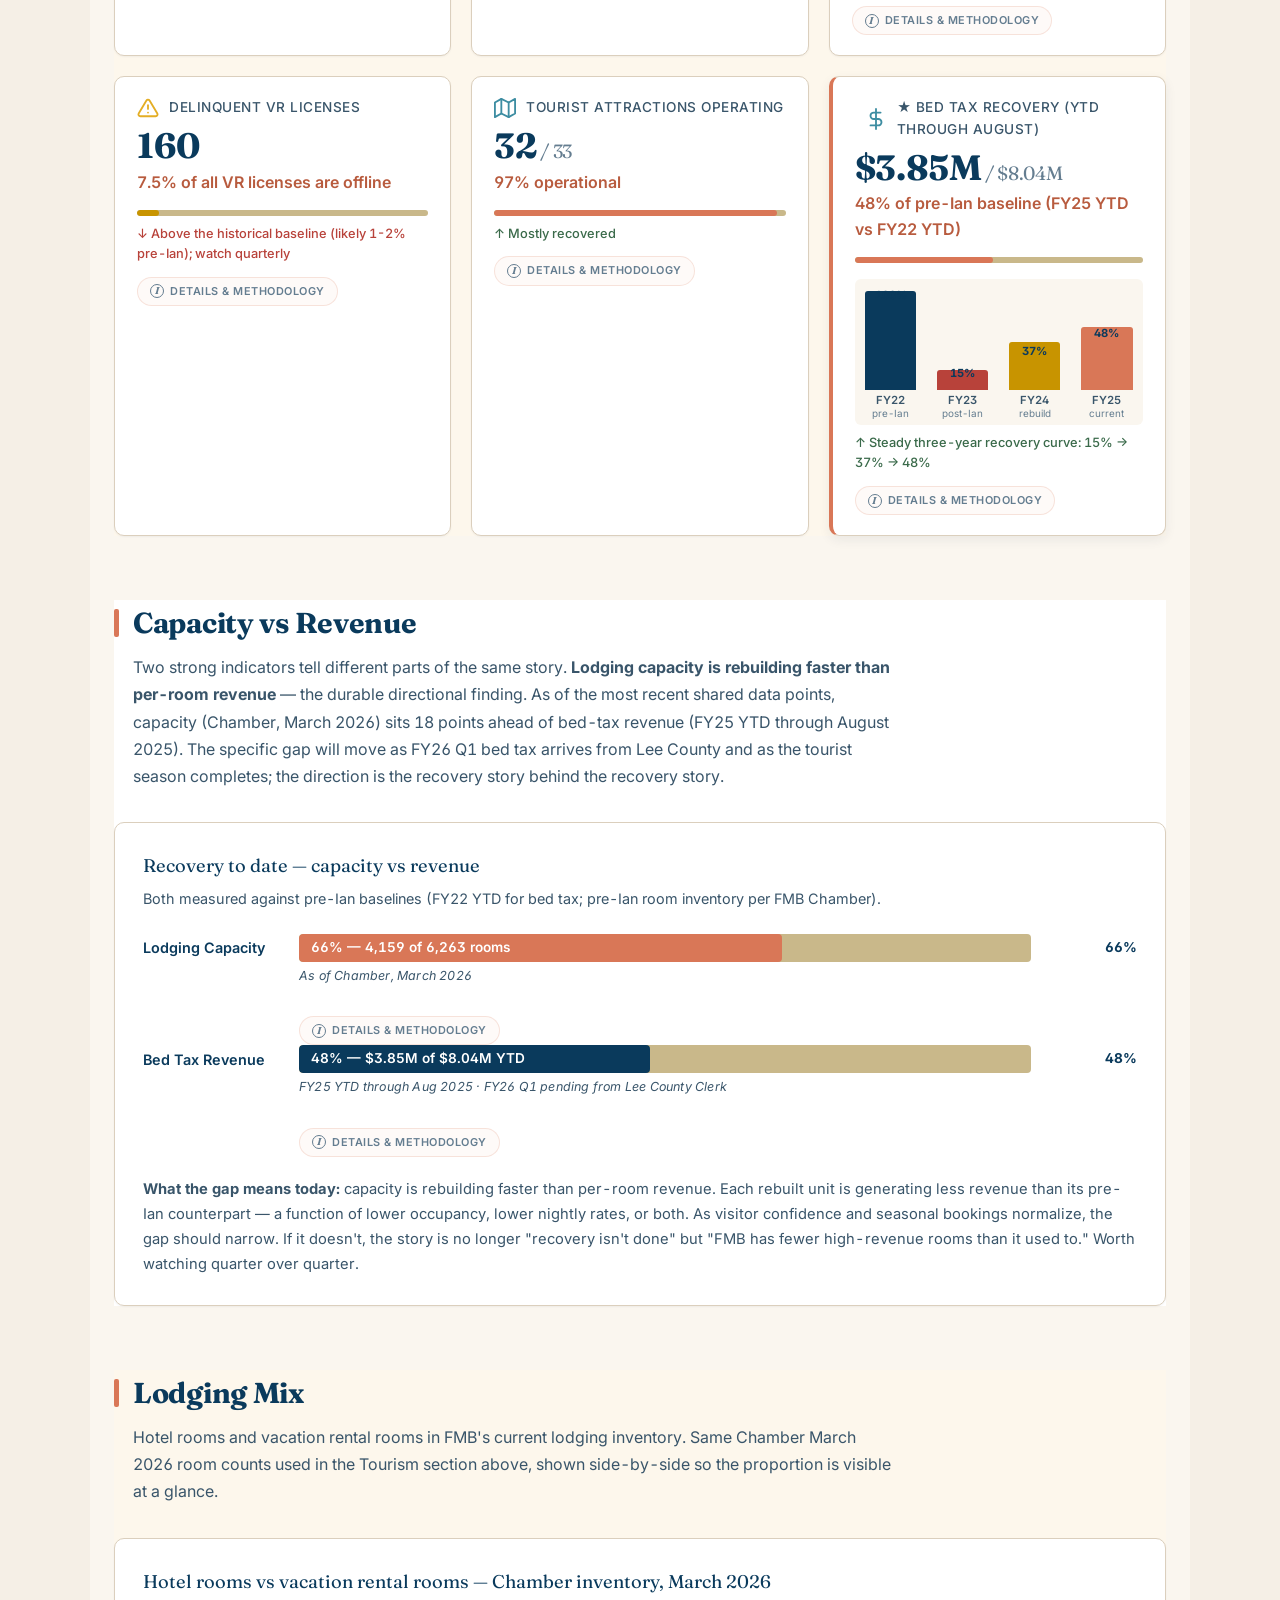
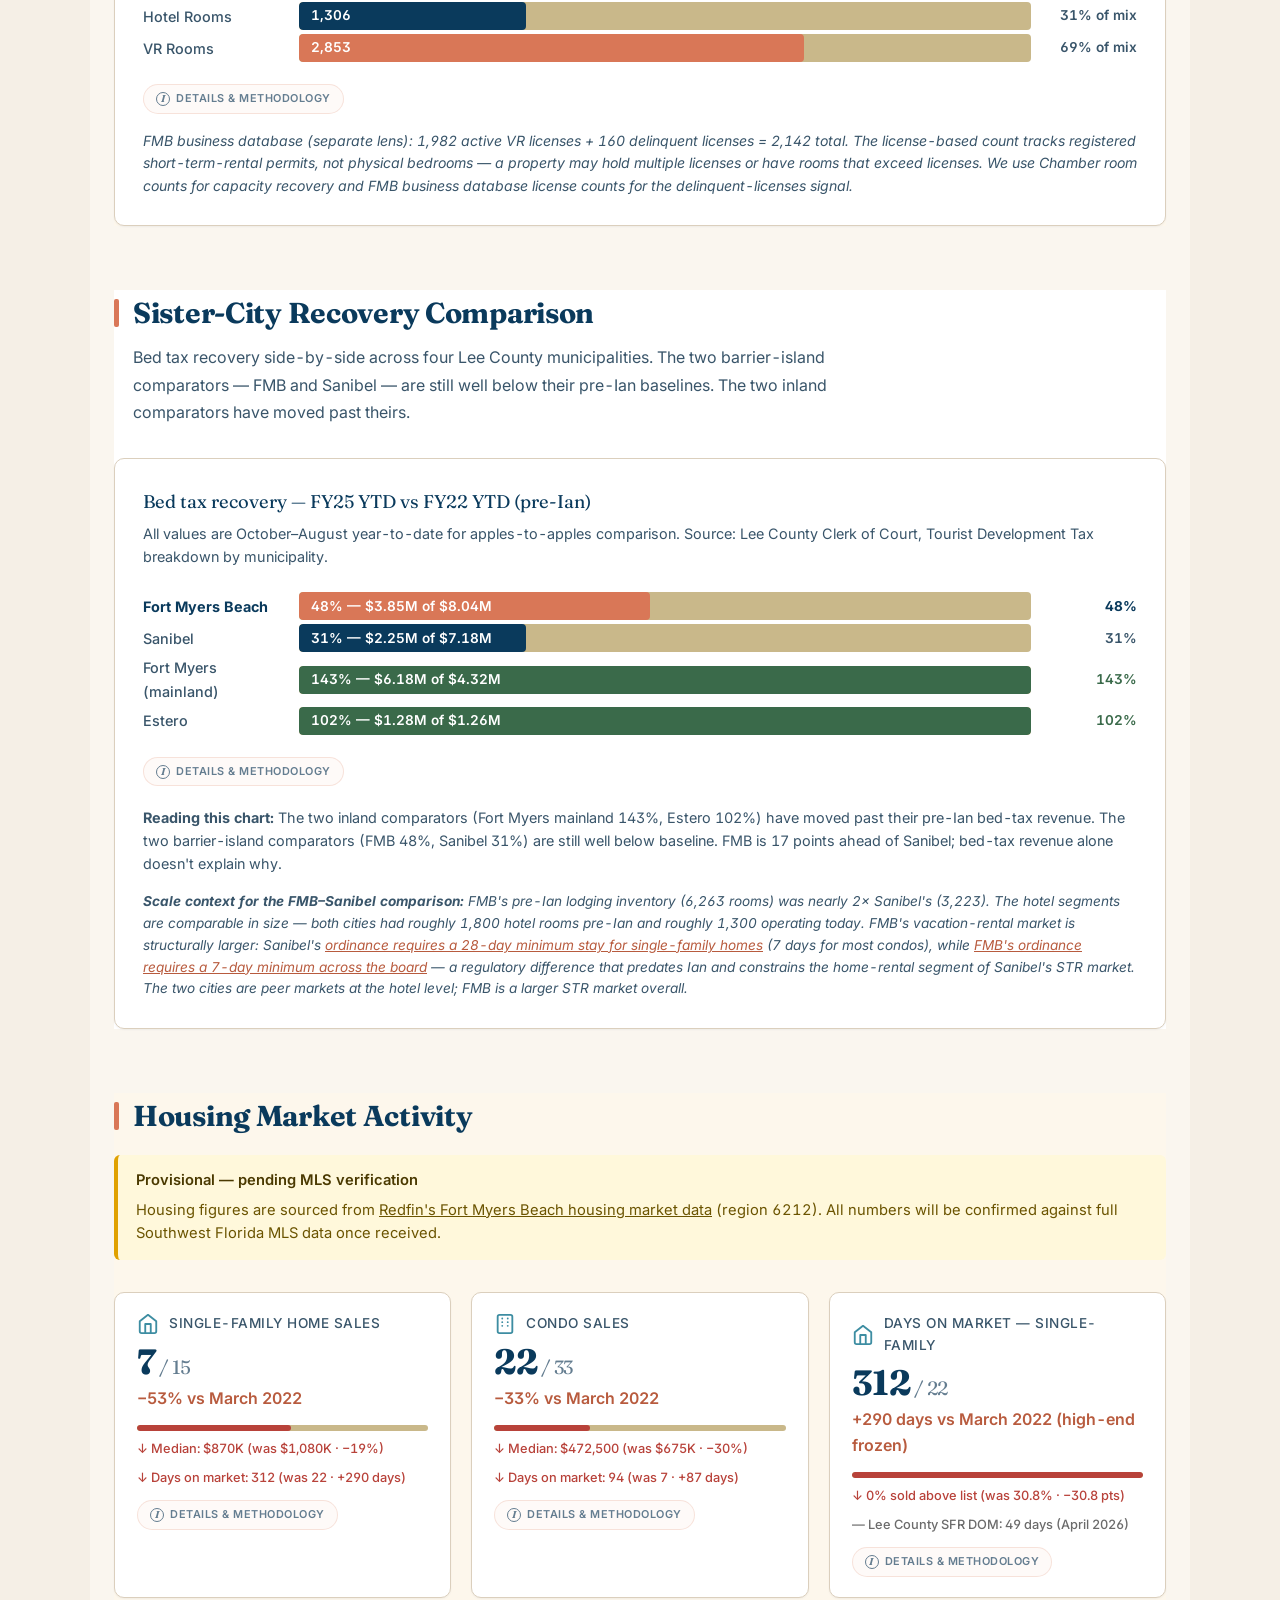
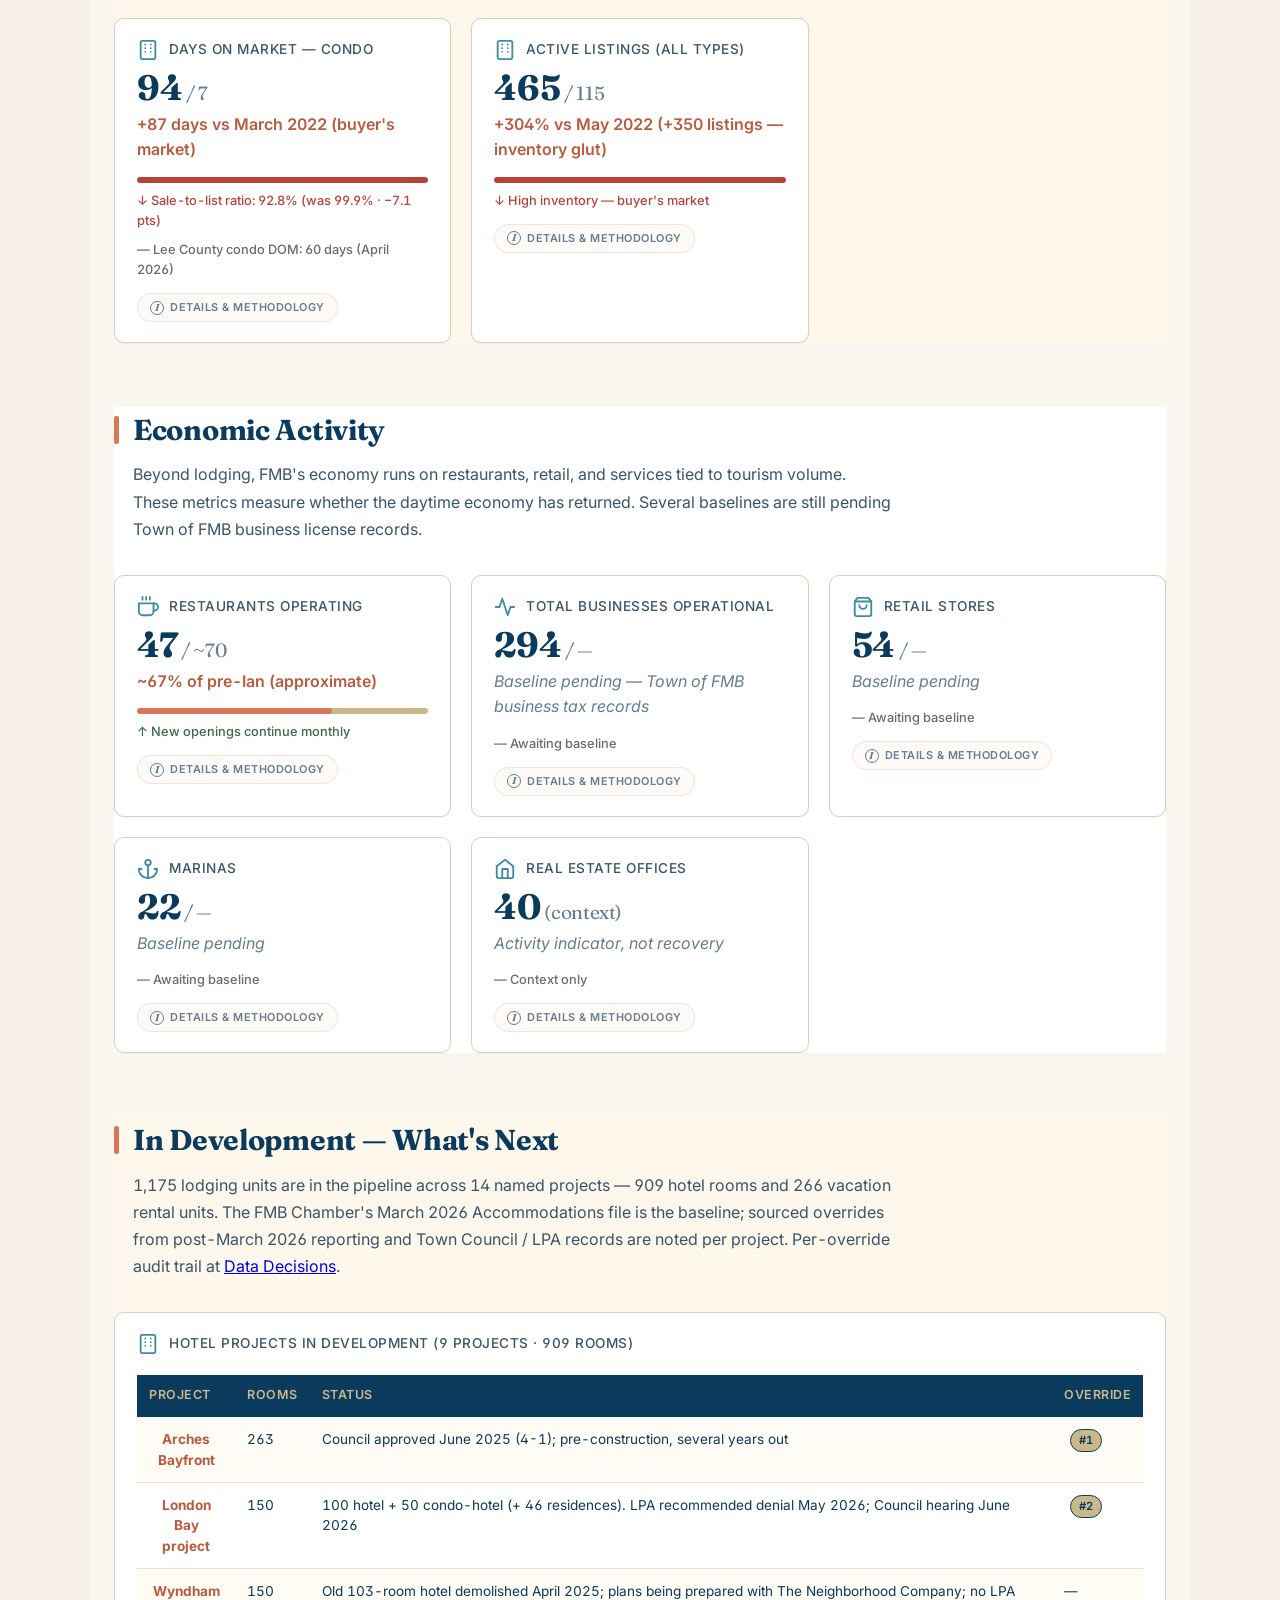
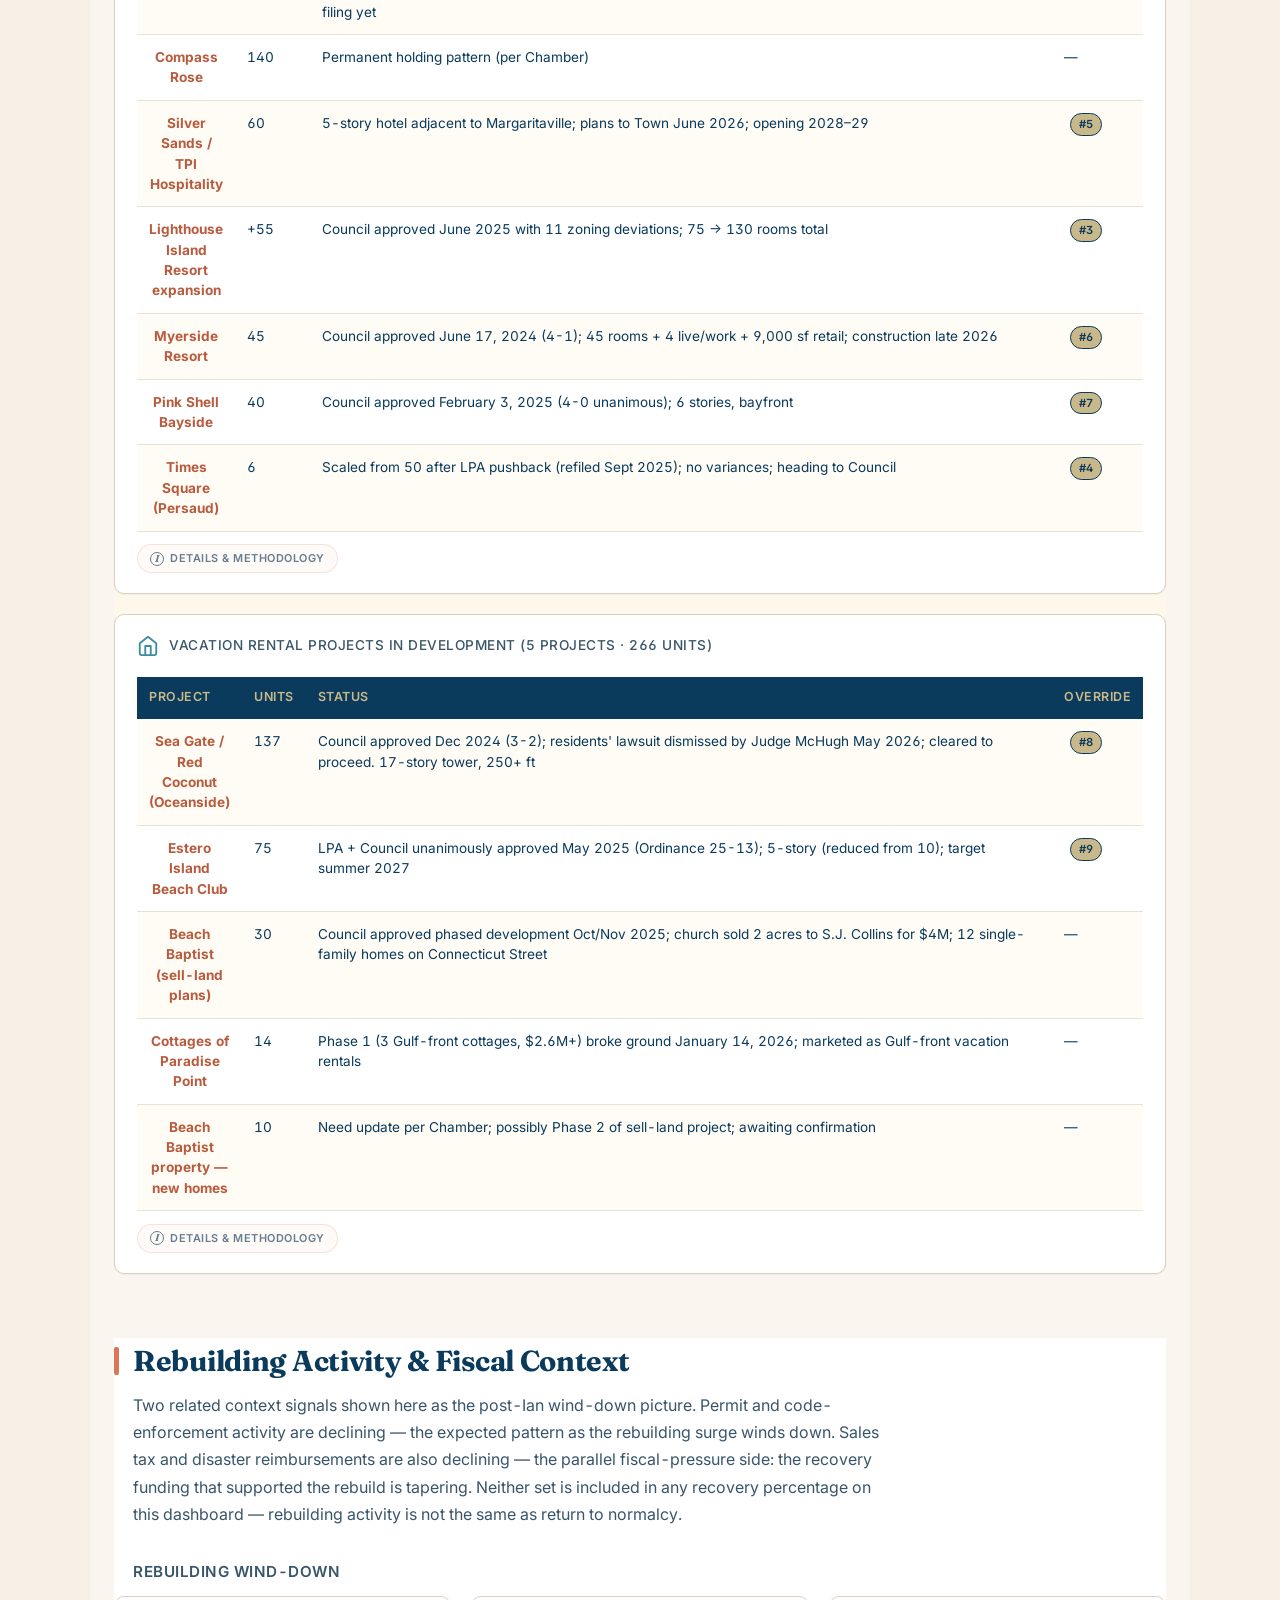
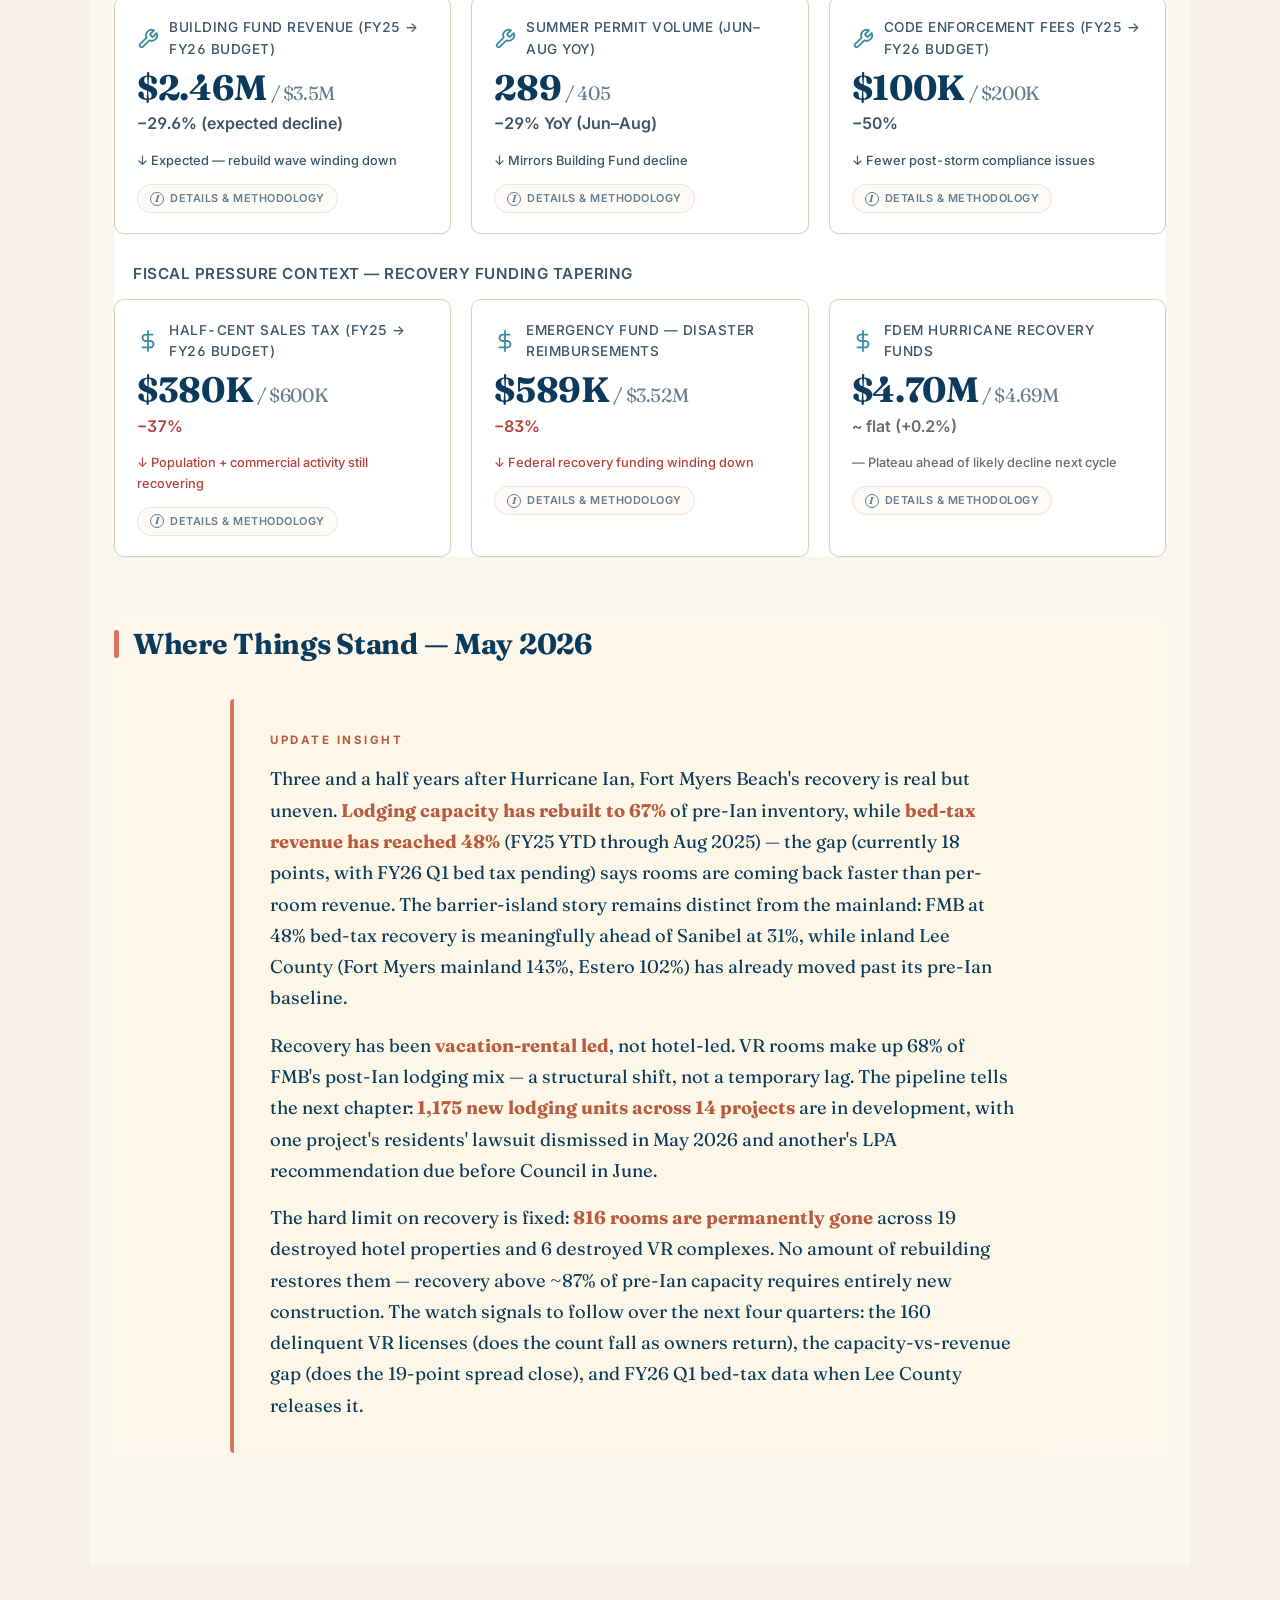
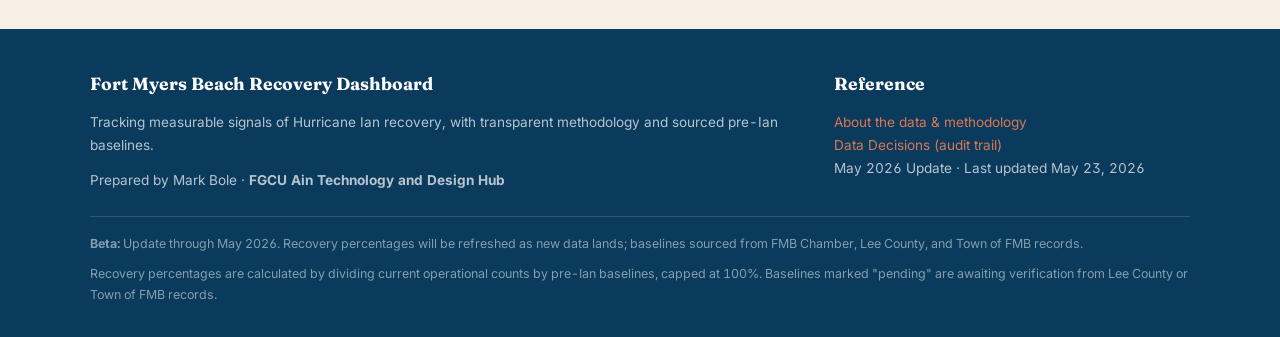
==== commit 3579676e: "C2: collapse heavy prose behind methodology toggle to declutter cards After commit 96dab9c removed t" ====
--- a/dashboard.html
+++ b/dashboard.html
@@ -80,7 +80,7 @@
           <span class="ring-source">FY25 YTD $3.85M vs FY22 YTD $8.04M</span>
         </div>
         <details class="kpi-method-toggle">
-          <summary><span class="i-icon" aria-hidden="true">i</span> How it's measured</summary>
+          <summary><span class="i-icon" aria-hidden="true">i</span> Details &amp; methodology</summary>
           <p class="kpi-method-body">The 5% Tourist Development Tax on short-term lodging stays (Florida Statute 125.0104), reported YTD October–August by municipality. FY22 used as the last full fiscal cycle before Ian.</p>
         </details>
       </div>
@@ -98,7 +98,7 @@
           <span class="ring-source">4,159 of 6,263 pre-Ian rooms — FMB Chamber, March 2026</span>
         </div>
         <details class="kpi-method-toggle">
-          <summary><span class="i-icon" aria-hidden="true">i</span> How it's measured</summary>
+          <summary><span class="i-icon" aria-hidden="true">i</span> Details &amp; methodology</summary>
           <p class="kpi-method-body">Total rentable rooms in operating properties as counted by FMB Chamber — hotels, motels, registered vacation rentals. Excludes unregistered short-term rentals and seasonal home-share inventory.</p>
         </details>
       </div>
@@ -110,7 +110,7 @@
           <span class="count-source">909 hotel + 266 VR across 14 projects</span>
         </div>
         <details class="kpi-method-toggle">
-          <summary><span class="i-icon" aria-hidden="true">i</span> How it's measured</summary>
+          <summary><span class="i-icon" aria-hidden="true">i</span> Details &amp; methodology</summary>
           <p class="kpi-method-body">Units in named projects with documented Town Council or LPA filings, or public developer announcements. Status as of publication; not all pipeline projects will be built.</p>
         </details>
       </div>
@@ -163,7 +163,7 @@
           (March 18, 2026; hotel data as of 7/30/2025).
         </div>
         <details class="kpi-method-toggle">
-          <summary><span class="i-icon" aria-hidden="true">i</span> How it's measured</summary>
+          <summary><span class="i-icon" aria-hidden="true">i</span> Details &amp; methodology</summary>
           <p class="kpi-method-body">Counted by FMB Chamber as rooms at operating hotel properties on the publication date. Includes post-Ian new builds (e.g., Margaritaville, 254 rooms). Excludes rooms at permanently destroyed properties.</p>
         </details>
       </div>
@@ -186,7 +186,7 @@
           (March 18, 2026).
         </div>
         <details class="kpi-method-toggle">
-          <summary><span class="i-icon" aria-hidden="true">i</span> How it's measured</summary>
+          <summary><span class="i-icon" aria-hidden="true">i</span> Details &amp; methodology</summary>
           <p class="kpi-method-body">Counted by FMB Chamber as distinct hotel operations open on the publication date. Includes post-Ian additions and surviving pre-Ian properties. Excludes the 19 properties permanently destroyed by Ian.</p>
         </details>
       </div>
@@ -211,7 +211,7 @@
           (VR numbers refreshed March 2026).
         </div>
         <details class="kpi-method-toggle">
-          <summary><span class="i-icon" aria-hidden="true">i</span> How it's measured</summary>
+          <summary><span class="i-icon" aria-hidden="true">i</span> Details &amp; methodology</summary>
           <p class="kpi-method-body">Counted by FMB Chamber as VR rooms operating on the publication date. Chamber count differs from FMB business-license count (see card below) — two valid lenses on the same underlying VR inventory.</p>
         </details>
       </div>
@@ -230,7 +230,7 @@
         <div class="metric-trend down">↓ Above the historical baseline (likely 1-2% pre-Ian); watch quarterly</div>
         <div class="metric-source">FMB business database, Q1 2026 export. Pre-Ian delinquency rate would refine this signal.</div>
         <details class="kpi-method-toggle">
-          <summary><span class="i-icon" aria-hidden="true">i</span> How it's measured</summary>
+          <summary><span class="i-icon" aria-hidden="true">i</span> Details &amp; methodology</summary>
           <p class="kpi-method-body">VR licenses with unpaid current fees per FMB business database (Q1 2026 export). Typically signals properties physically unable to operate. Pre-Ian baseline delinquency rate not yet quantified.</p>
         </details>
       </div>
@@ -250,7 +250,7 @@
           FMB business database, Q1 2026 vintage.
         </div>
         <details class="kpi-method-toggle">
-          <summary><span class="i-icon" aria-hidden="true">i</span> How it's measured</summary>
+          <summary><span class="i-icon" aria-hidden="true">i</span> Details &amp; methodology</summary>
           <p class="kpi-method-body">Tracked by the FMB business database (Q1 2026 vintage) as a fixed roster of 33 named attractions. Includes only properties categorized as attractions in that database; does not include lodging, restaurants, or retail.</p>
         </details>
       </div>
@@ -300,7 +300,7 @@
           (FY22–FY25 YTD through August). See methodology for full series.
         </div>
         <details class="kpi-method-toggle">
-          <summary><span class="i-icon" aria-hidden="true">i</span> How it's measured</summary>
+          <summary><span class="i-icon" aria-hidden="true">i</span> Details &amp; methodology</summary>
           <p class="kpi-method-body">The 5% Tourist Development Tax on short-term lodging stays (Florida Statute 125.0104), reported YTD October–August by municipality. Trajectory shows comparable YTD periods across four fiscal years; FY22 is the pre-Ian baseline.</p>
         </details>
         <div class="refresh-status">
@@ -342,7 +342,7 @@
       </div>
       <div class="mix-bar-caption">As of Chamber, March 2026</div>
       <details class="kpi-method-toggle">
-        <summary><span class="i-icon" aria-hidden="true">i</span> How it's measured</summary>
+        <summary><span class="i-icon" aria-hidden="true">i</span> Details &amp; methodology</summary>
         <p class="kpi-method-body">Total rentable rooms in operating properties as counted by FMB Chamber — hotels, motels, registered vacation rentals. Excludes unregistered short-term rentals and seasonal home-share inventory.</p>
       </details>
 
@@ -355,7 +355,7 @@
       </div>
       <div class="mix-bar-caption">FY25 YTD through Aug 2025 · FY26 Q1 pending from Lee County Clerk</div>
       <details class="kpi-method-toggle">
-        <summary><span class="i-icon" aria-hidden="true">i</span> How it's measured</summary>
+        <summary><span class="i-icon" aria-hidden="true">i</span> Details &amp; methodology</summary>
         <p class="kpi-method-body">The 5% Tourist Development Tax on short-term lodging stays (Florida Statute 125.0104), reported YTD October–August by municipality. FY22 used as the last full fiscal cycle before Ian.</p>
       </details>
 
@@ -401,7 +401,7 @@
       </div>
 
       <details class="kpi-method-toggle section-level">
-        <summary><span class="i-icon" aria-hidden="true">i</span> How it's measured</summary>
+        <summary><span class="i-icon" aria-hidden="true">i</span> Details &amp; methodology</summary>
         <p class="kpi-method-body">Current operating rooms by lodging type, as a share of total operating capacity (4,159 rooms total — FMB Chamber, March 2026). Snapshot of current mix only, not pre-Ian-vs-current.</p>
       </details>
 
@@ -469,7 +469,7 @@
       </div>
 
       <details class="kpi-method-toggle section-level">
-        <summary><span class="i-icon" aria-hidden="true">i</span> How it's measured</summary>
+        <summary><span class="i-icon" aria-hidden="true">i</span> Details &amp; methodology</summary>
         <p class="kpi-method-body">Each municipality is measured against its own pre-Ian FY22 YTD baseline. Same tax (5% Tourist Development Tax per Florida Statute 125.0104), same months (October–August), same source (Lee County Clerk of Court) across all four.</p>
       </details>
 
@@ -538,7 +538,7 @@
           </div>
         </div>
         <details class="kpi-method-toggle">
-          <summary><span class="i-icon" aria-hidden="true">i</span> How it's measured</summary>
+          <summary><span class="i-icon" aria-hidden="true">i</span> Details &amp; methodology</summary>
           <p class="kpi-method-body">Single-family home closings in Redfin region 6212. March 2026 vs March 2022 (same-month-prior-year preserves seasonality). March 2022 is the last clean pre-Ian month — Ian made landfall September 28, 2022.</p>
         </details>
       </div>
@@ -569,7 +569,7 @@
           </div>
         </div>
         <details class="kpi-method-toggle">
-          <summary><span class="i-icon" aria-hidden="true">i</span> How it's measured</summary>
+          <summary><span class="i-icon" aria-hidden="true">i</span> Details &amp; methodology</summary>
           <p class="kpi-method-body">Condo and co-op closings in Redfin region 6212. March 2026 vs March 2022 (same-month-prior-year preserves seasonality). Property type filter: Condos/Co-ops on the Redfin housing market chart.</p>
         </details>
       </div>
@@ -600,7 +600,7 @@
           </div>
         </div>
         <details class="kpi-method-toggle">
-          <summary><span class="i-icon" aria-hidden="true">i</span> How it's measured</summary>
+          <summary><span class="i-icon" aria-hidden="true">i</span> Details &amp; methodology</summary>
           <p class="kpi-method-body">Median days a single-family home was on market before sale, per Redfin region 6212. March 2026 vs March 2022 (same-month-prior-year preserves seasonality).</p>
         </details>
       </div>
@@ -631,7 +631,7 @@
           </div>
         </div>
         <details class="kpi-method-toggle">
-          <summary><span class="i-icon" aria-hidden="true">i</span> How it's measured</summary>
+          <summary><span class="i-icon" aria-hidden="true">i</span> Details &amp; methodology</summary>
           <p class="kpi-method-body">Median days a condo or co-op was on market before sale, per Redfin region 6212. March 2026 vs March 2022 (same-month-prior-year preserves seasonality).</p>
         </details>
       </div>
@@ -665,7 +665,7 @@
           </div>
         </div>
         <details class="kpi-method-toggle">
-          <summary><span class="i-icon" aria-hidden="true">i</span> How it's measured</summary>
+          <summary><span class="i-icon" aria-hidden="true">i</span> Details &amp; methodology</summary>
           <p class="kpi-method-body">Total active listings, all property types. Current count from Redfin region 6212 snapshot; pre-Ian baseline from Southwest Florida MLS May 2022 report — two sources because Redfin's API doesn't expose inventory time-series.</p>
         </details>
       </div>
@@ -699,7 +699,7 @@
           Baseline: pre-Ian TripAdvisor restaurant rankings (~70 listed). Current: FMB business database, Q1 2026.
         </div>
         <details class="kpi-method-toggle">
-          <summary><span class="i-icon" aria-hidden="true">i</span> How it's measured</summary>
+          <summary><span class="i-icon" aria-hidden="true">i</span> Details &amp; methodology</summary>
           <p class="kpi-method-body">Current count from FMB business database (Q1 2026 vintage); pre-Ian baseline approximated from TripAdvisor restaurant rankings (~70 listed). Baseline refinement pending FMB Chamber records.</p>
         </details>
       </div>
@@ -717,7 +717,7 @@
           FMB business database, Q1 2026 vintage.
         </div>
         <details class="kpi-method-toggle">
-          <summary><span class="i-icon" aria-hidden="true">i</span> How it's measured</summary>
+          <summary><span class="i-icon" aria-hidden="true">i</span> Details &amp; methodology</summary>
           <p class="kpi-method-body">Currently operational businesses from FMB business database (Q1 2026 vintage). Pre-Ian baseline pending Town of FMB business tax records; recovery percentage cannot be calculated until baseline arrives.</p>
         </details>
       </div>
@@ -730,7 +730,7 @@
         <div class="metric-trend neutral">— Awaiting baseline</div>
         <div class="metric-source">FMB business database, Q1 2026 vintage.</div>
         <details class="kpi-method-toggle">
-          <summary><span class="i-icon" aria-hidden="true">i</span> How it's measured</summary>
+          <summary><span class="i-icon" aria-hidden="true">i</span> Details &amp; methodology</summary>
           <p class="kpi-method-body">Retail stores currently operating, per FMB business database (Q1 2026 vintage). Pre-Ian baseline pending; recovery percentage cannot be calculated until baseline arrives.</p>
         </details>
       </div>
@@ -745,7 +745,7 @@
         <div class="metric-trend neutral">— Awaiting baseline</div>
         <div class="metric-source">FMB business database, Q1 2026 vintage.</div>
         <details class="kpi-method-toggle">
-          <summary><span class="i-icon" aria-hidden="true">i</span> How it's measured</summary>
+          <summary><span class="i-icon" aria-hidden="true">i</span> Details &amp; methodology</summary>
           <p class="kpi-method-body">Marinas currently operating, per FMB business database (Q1 2026 vintage). Pre-Ian baseline pending; recovery percentage cannot be calculated until baseline arrives.</p>
         </details>
       </div>
@@ -762,7 +762,7 @@
         <div class="metric-trend neutral">— Context only</div>
         <div class="metric-source">FMB business database, Q1 2026 vintage.</div>
         <details class="kpi-method-toggle">
-          <summary><span class="i-icon" aria-hidden="true">i</span> How it's measured</summary>
+          <summary><span class="i-icon" aria-hidden="true">i</span> Details &amp; methodology</summary>
           <p class="kpi-method-body">Real estate offices currently operating, per FMB business database (Q1 2026 vintage). Shown as a current-state context indicator, not measured against a pre-Ian baseline.</p>
         </details>
       </div>
@@ -809,7 +809,7 @@
           <strong>Source:</strong> Chamber March 2026 baseline; sourced overrides verified May 23, 2026 against Town Council and LPA records, Beach Observer, Fox 4, WINK News, Beach Talk Radio, B1039, Gulfshore Business.
         </div>
         <details class="kpi-method-toggle">
-          <summary><span class="i-icon" aria-hidden="true">i</span> How it's measured</summary>
+          <summary><span class="i-icon" aria-hidden="true">i</span> Details &amp; methodology</summary>
           <p class="kpi-method-body">Named hotel projects with documented Town Council or LPA filings, or public developer announcements. Chamber March 2026 baseline; Override # column links to per-project source for any post-Chamber update. Status as of publication.</p>
         </details>
       </div>
@@ -835,7 +835,7 @@
           <strong>Source:</strong> Chamber March 2026 baseline; sourced overrides verified May 23, 2026 against Town of FMB Ordinance 25-13, Beach Observer, Fox 4, Gulfshore Business, Business Observer, Beach Talk Radio, B1039.
         </div>
         <details class="kpi-method-toggle">
-          <summary><span class="i-icon" aria-hidden="true">i</span> How it's measured</summary>
+          <summary><span class="i-icon" aria-hidden="true">i</span> Details &amp; methodology</summary>
           <p class="kpi-method-body">Named vacation-rental projects with documented Town Council or LPA filings, or public developer announcements. Chamber March 2026 baseline; Override # column links to per-project source for any post-Chamber update. Status as of publication.</p>
         </details>
       </div>
@@ -876,7 +876,7 @@
           Source: Town of Fort Myers Beach FY26 Adopted Budget, All Fund Revenues.
         </div>
         <details class="kpi-method-toggle">
-          <summary><span class="i-icon" aria-hidden="true">i</span> How it's measured</summary>
+          <summary><span class="i-icon" aria-hidden="true">i</span> Details &amp; methodology</summary>
           <p class="kpi-method-body">Permit-fund revenue. Baseline = FY25 actual; current = FY26 adopted budget projection. Source: Town of Fort Myers Beach FY26 Adopted Budget, All Fund Revenues. The FY26 figure is a Town projection, not actual.</p>
         </details>
       </div>
@@ -896,7 +896,7 @@
           Source: FMB Chamber of Commerce, Permits sheet (Accommodations file, March 2026).
         </div>
         <details class="kpi-method-toggle">
-          <summary><span class="i-icon" aria-hidden="true">i</span> How it's measured</summary>
+          <summary><span class="i-icon" aria-hidden="true">i</span> Details &amp; methodology</summary>
           <p class="kpi-method-body">Physical permits issued June–August. Compares 2024 actuals (109 + 151 + 145 = 405) to 2025 actuals (89 + 99 + 101 = 289). Source: FMB Chamber of Commerce, Permits sheet.</p>
         </details>
       </div>
@@ -915,7 +915,7 @@
           Source: Town of Fort Myers Beach FY26 Adopted Budget, Revenues Line Item Detail.
         </div>
         <details class="kpi-method-toggle">
-          <summary><span class="i-icon" aria-hidden="true">i</span> How it's measured</summary>
+          <summary><span class="i-icon" aria-hidden="true">i</span> Details &amp; methodology</summary>
           <p class="kpi-method-body">Code enforcement fee revenue. Baseline = FY25 actual; current = FY26 adopted budget projection. Source: Town of FMB FY26 Adopted Budget, Revenues Line Item Detail. The FY26 figure is a Town projection.</p>
         </details>
       </div>
@@ -941,7 +941,7 @@
           Source: Town of Fort Myers Beach FY26 Adopted Budget.
         </div>
         <details class="kpi-method-toggle">
-          <summary><span class="i-icon" aria-hidden="true">i</span> How it's measured</summary>
+          <summary><span class="i-icon" aria-hidden="true">i</span> Details &amp; methodology</summary>
           <p class="kpi-method-body">Half-cent sales tax revenue. Baseline = FY25 actual; current = FY26 adopted budget projection. Source: Town of Fort Myers Beach FY26 Adopted Budget. The FY26 figure is a Town projection.</p>
         </details>
       </div>
@@ -960,7 +960,7 @@
           Source: Town of Fort Myers Beach FY26 Adopted Budget, All Fund Revenues.
         </div>
         <details class="kpi-method-toggle">
-          <summary><span class="i-icon" aria-hidden="true">i</span> How it's measured</summary>
+          <summary><span class="i-icon" aria-hidden="true">i</span> Details &amp; methodology</summary>
           <p class="kpi-method-body">Federal disaster-reimbursement revenue. Baseline = FY25 actual; current = FY26 adopted budget projection. Source: Town of FMB FY26 Adopted Budget, All Fund Revenues. The FY26 figure is a Town projection.</p>
         </details>
       </div>
@@ -980,7 +980,7 @@
           Source: Town of Fort Myers Beach FY26 Adopted Budget, All Fund Revenues.
         </div>
         <details class="kpi-method-toggle">
-          <summary><span class="i-icon" aria-hidden="true">i</span> How it's measured</summary>
+          <summary><span class="i-icon" aria-hidden="true">i</span> Details &amp; methodology</summary>
           <p class="kpi-method-body">State-level Florida Division of Emergency Management hurricane recovery funds. Baseline = FY25 actual; current = FY26 adopted budget projection. Source: Town of FMB FY26 Adopted Budget. The FY26 figure is a Town projection.</p>
         </details>
       </div>
--- a/styles.css
+++ b/styles.css
@@ -381,6 +381,47 @@
 .recovery-count-card .kpi-method-body {
   background: rgba(255, 255, 255, 0.05);
   color: rgba(255, 255, 255, 0.82);
+}
+
+/* ============ C2: Hide heavy prose behind the methodology toggle ============
+ * On standard .metric-card surfaces, the metric-note paragraph + metric-source
+ * line + refresh-status block are collapsed by default — they make cards too
+ * busy when all stacked above the toggle. The progressive-disclosure principle
+ * (north-star #3) keeps the front compact; the toggle reveals the detail.
+ *
+ * The metric-trend one-liner stays visible (it's a short directional signal
+ * and adds real value at a glance).
+ *
+ * Scope: only .metric-card. Hero rings, mix-bars, and section-level cards
+ * keep their own behavior.
+ */
+.metric-card .metric-note,
+.metric-card .metric-source,
+.metric-card .refresh-status {
+  display: none;
+}
+.metric-card:has(.kpi-method-toggle[open]) .metric-note,
+.metric-card:has(.kpi-method-toggle[open]) .metric-source,
+.metric-card:has(.kpi-method-toggle[open]) .refresh-status {
+  display: block;
+  animation: kpi-method-reveal 0.22s ease-out;
+}
+/* When revealed, give the note + source a soft tint so they read as part of
+ * the toggle's expanded panel rather than loose card content. */
+.metric-card:has(.kpi-method-toggle[open]) .metric-note {
+  background: var(--sand-white-light);
+  border-left: 3px solid var(--shrimp-pink);
+  border-radius: 6px;
+  padding: 12px 14px;
+  margin-top: 12px;
+  font-size: 0.88rem;
+  line-height: 1.6;
+}
+.metric-card:has(.kpi-method-toggle[open]) .metric-source {
+  font-size: 0.78rem;
+  color: var(--text-tertiary);
+  padding: 0 14px;
+  margin-top: 6px;
 }
 
 /* Metric-card + mix-shift (dark-on-light) variant */
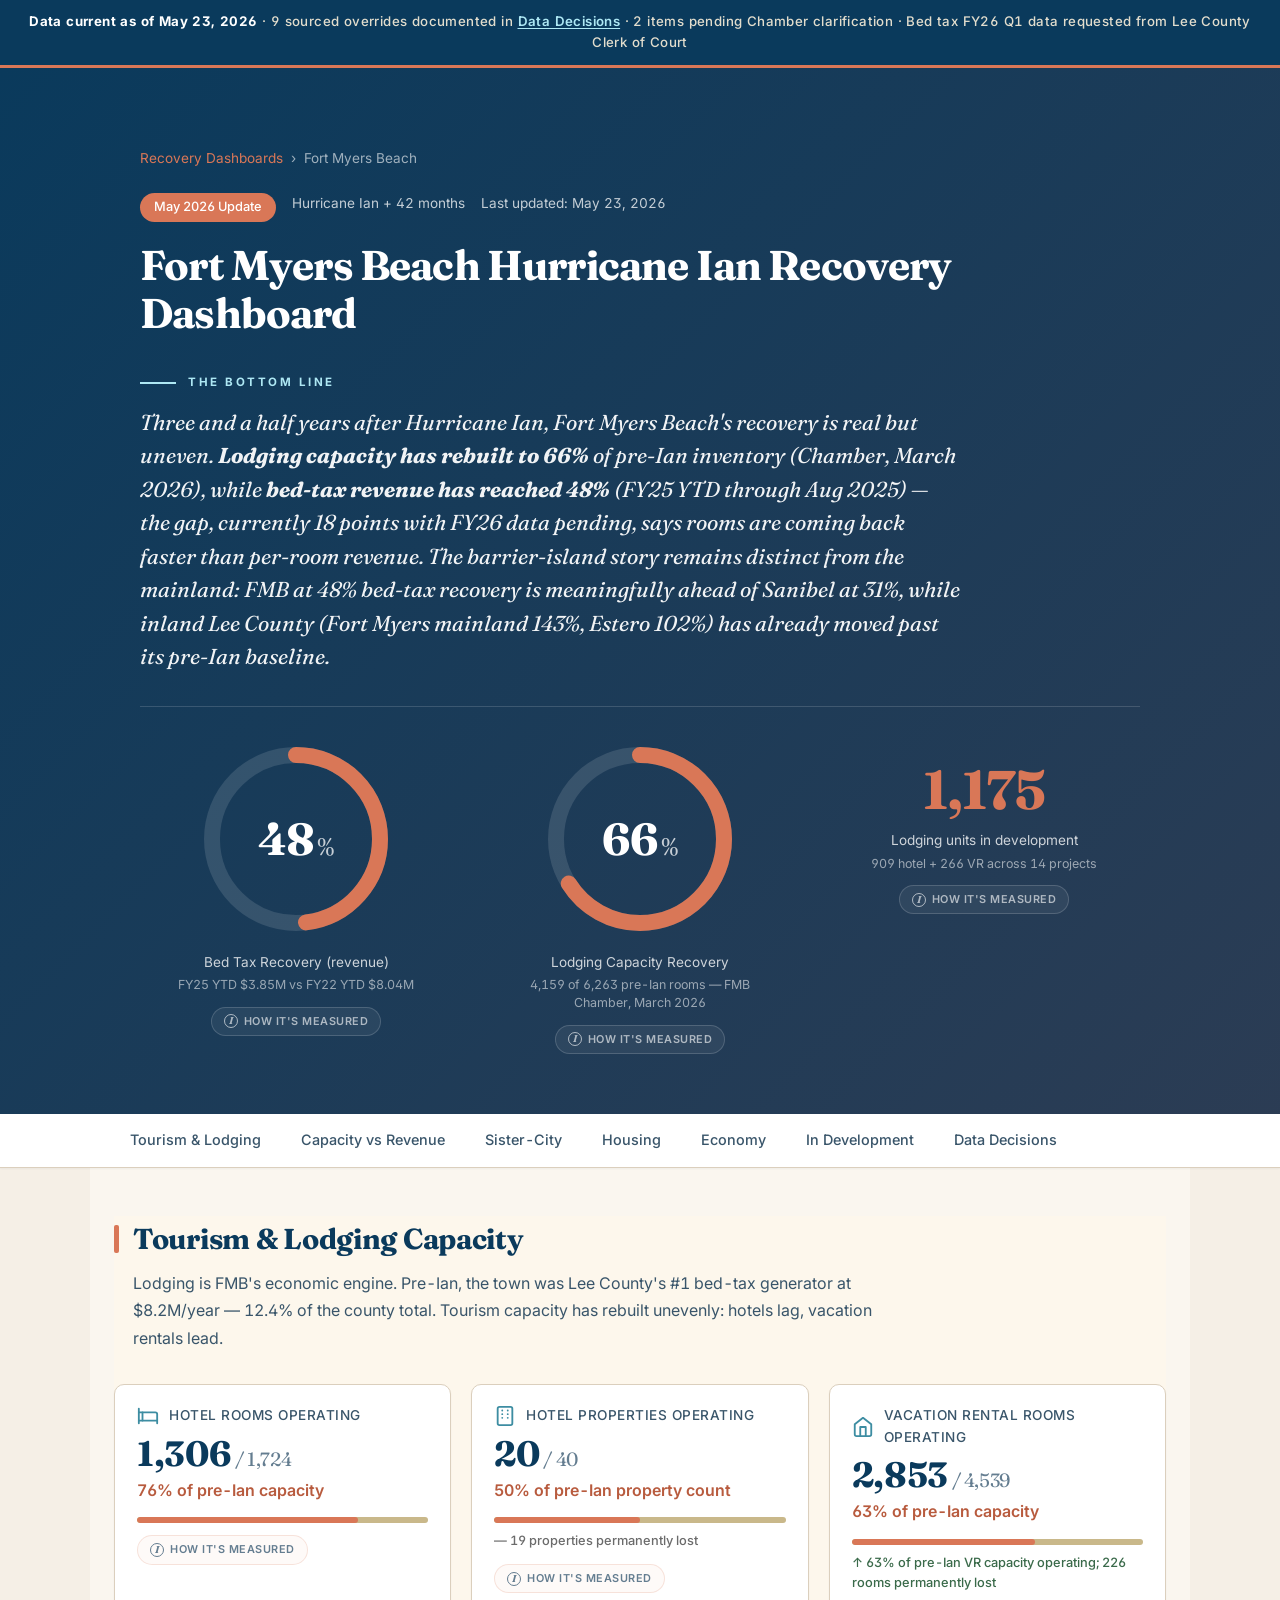
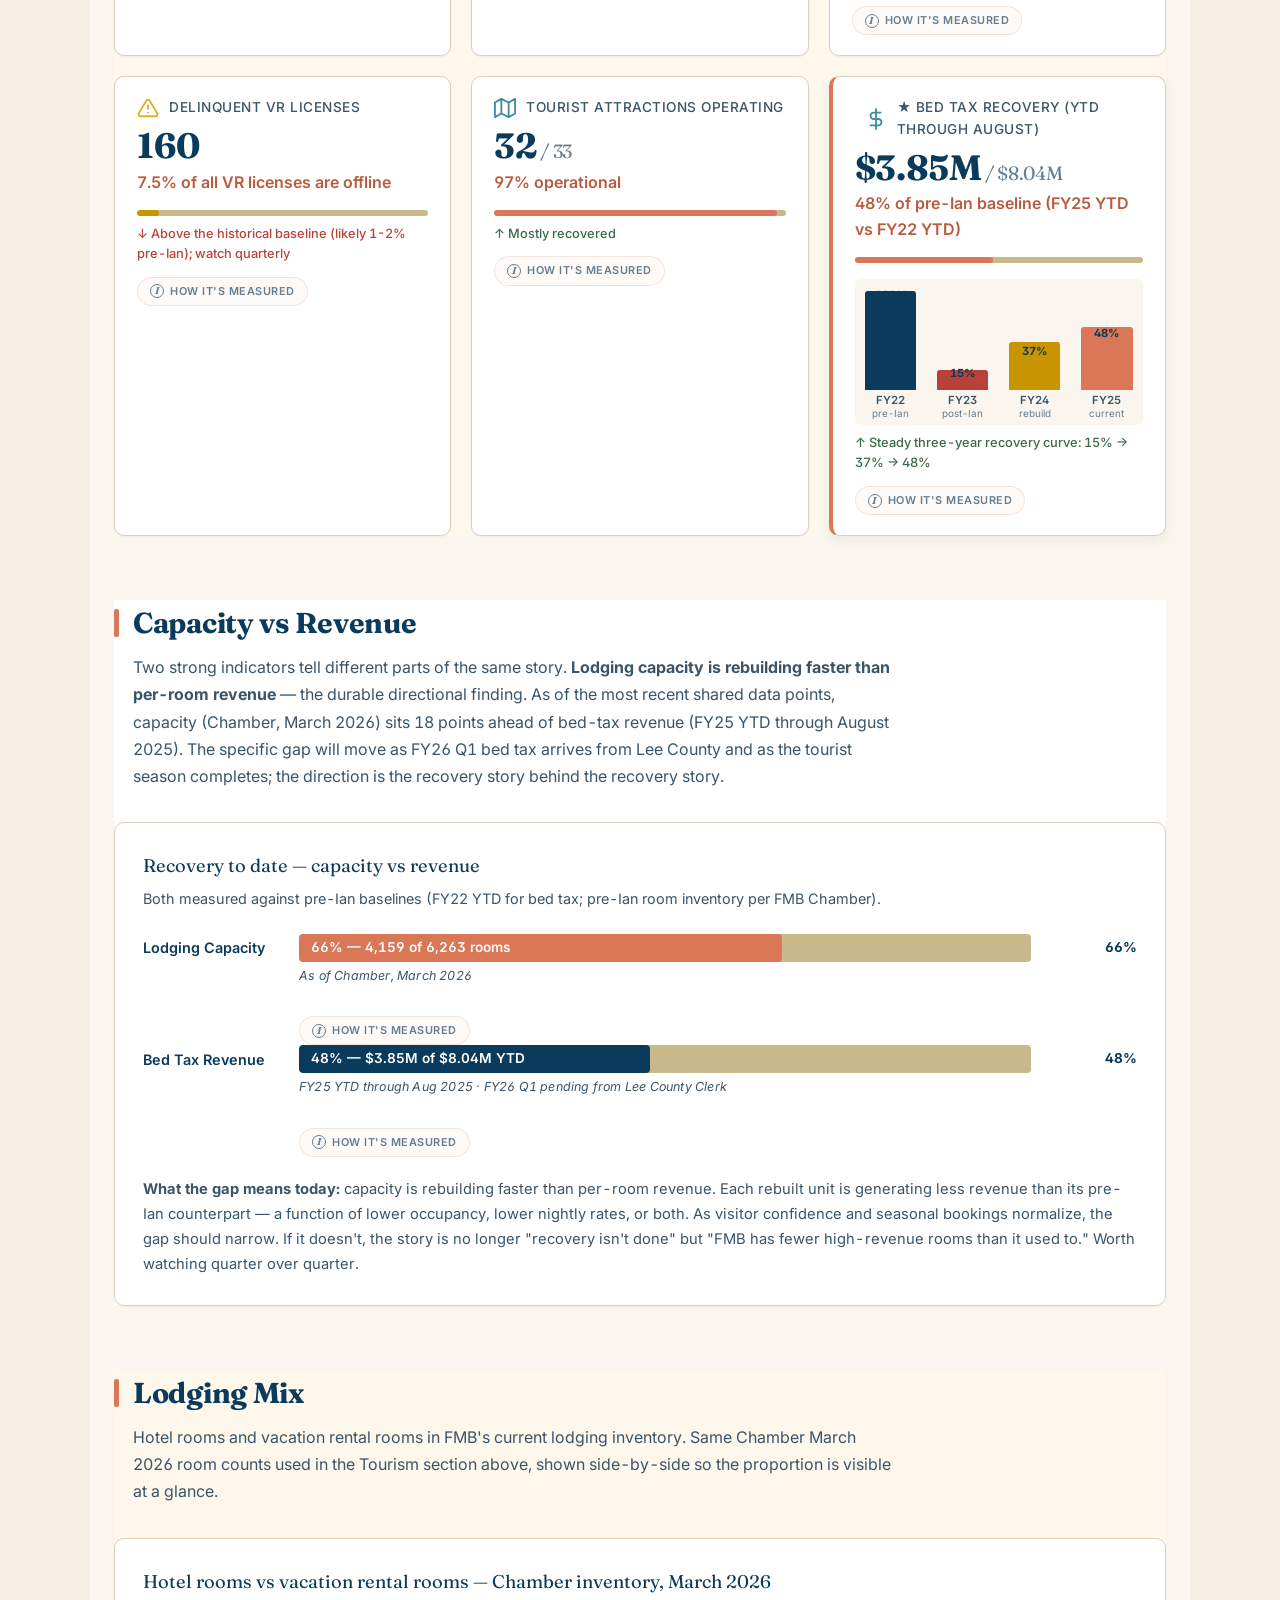
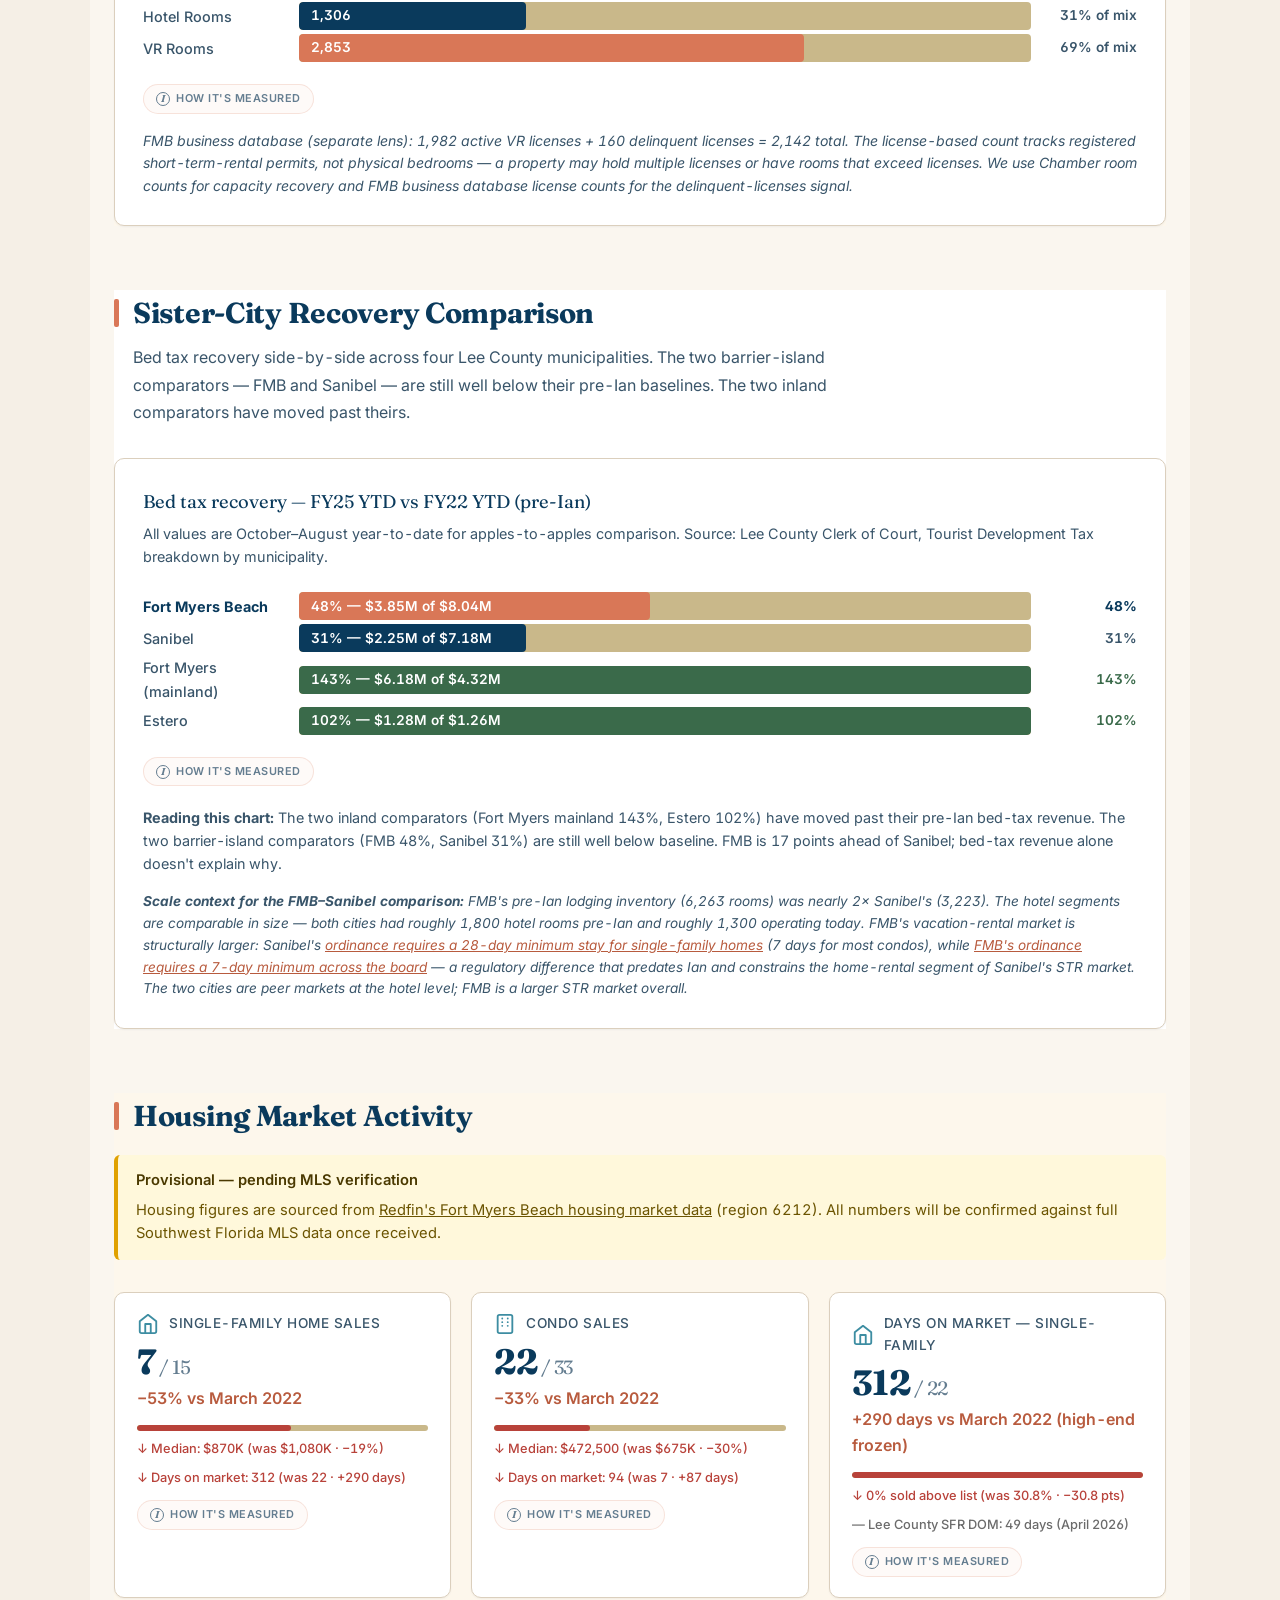
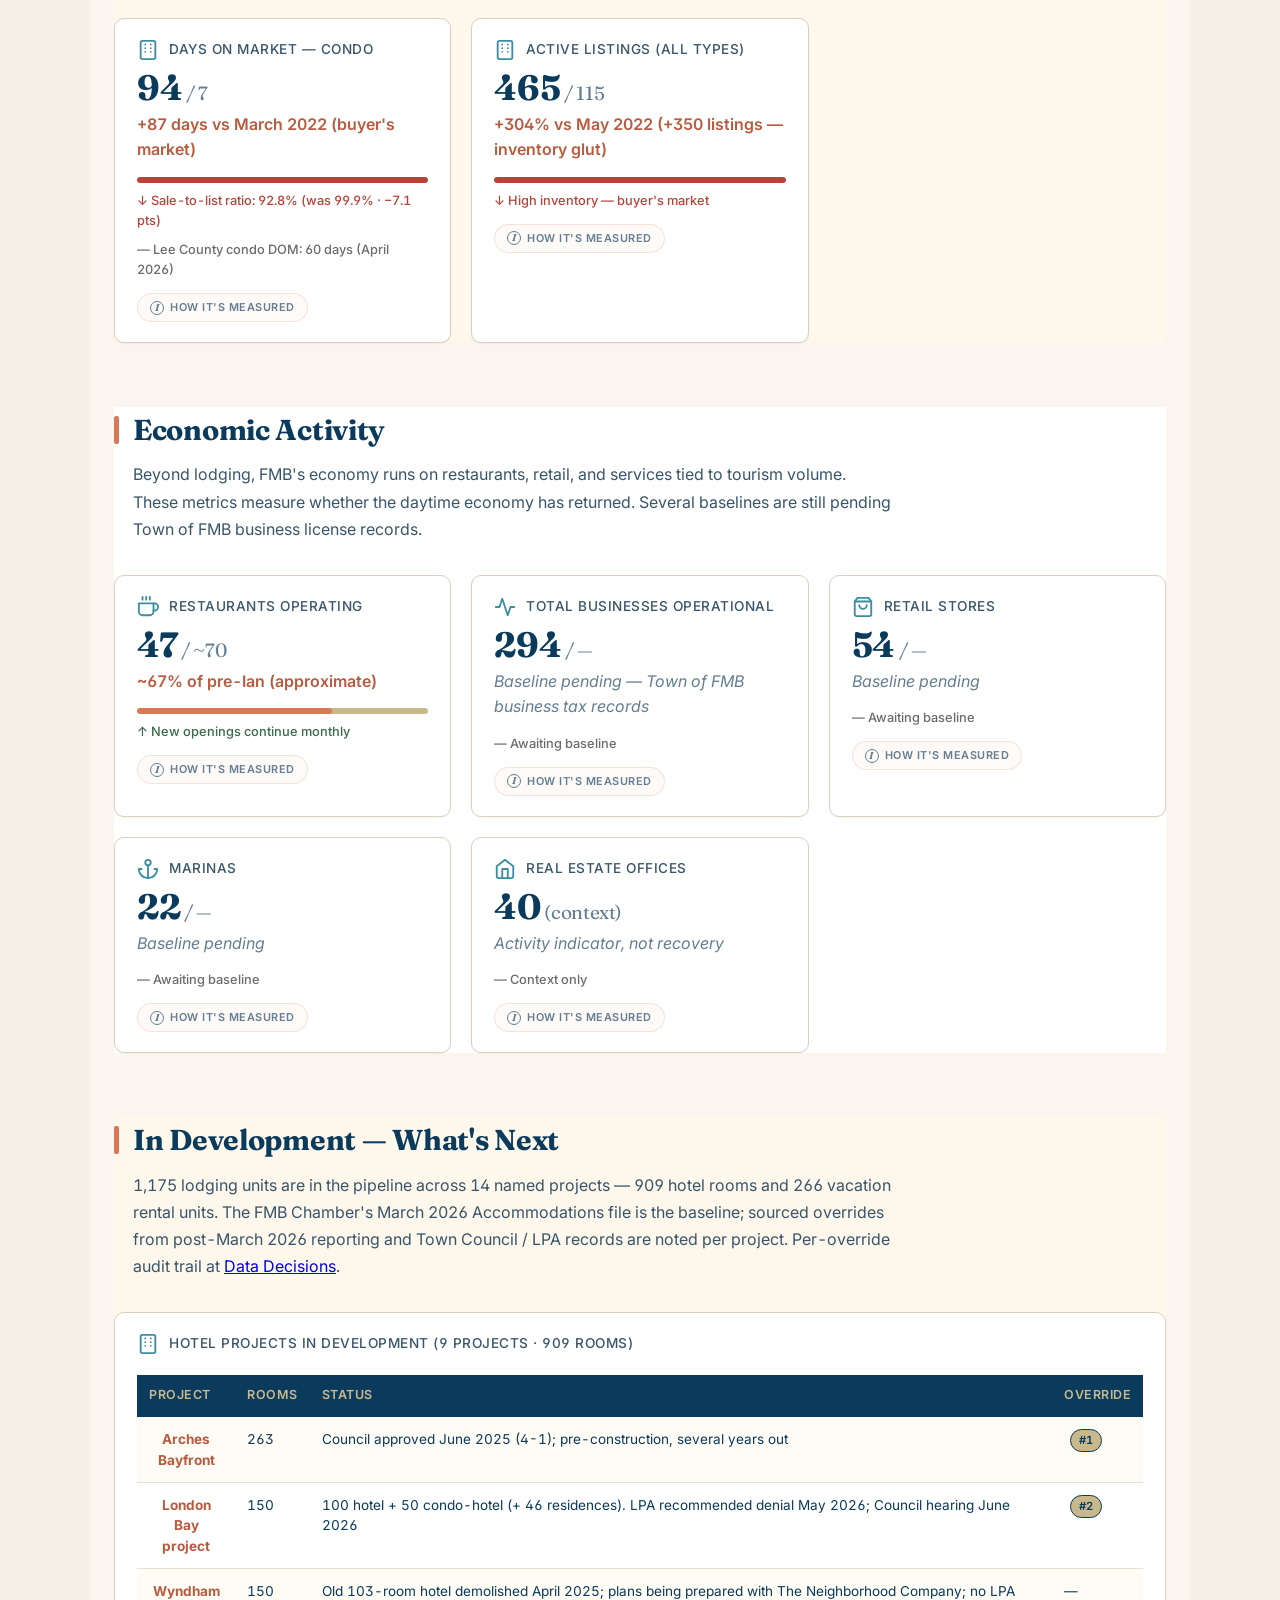
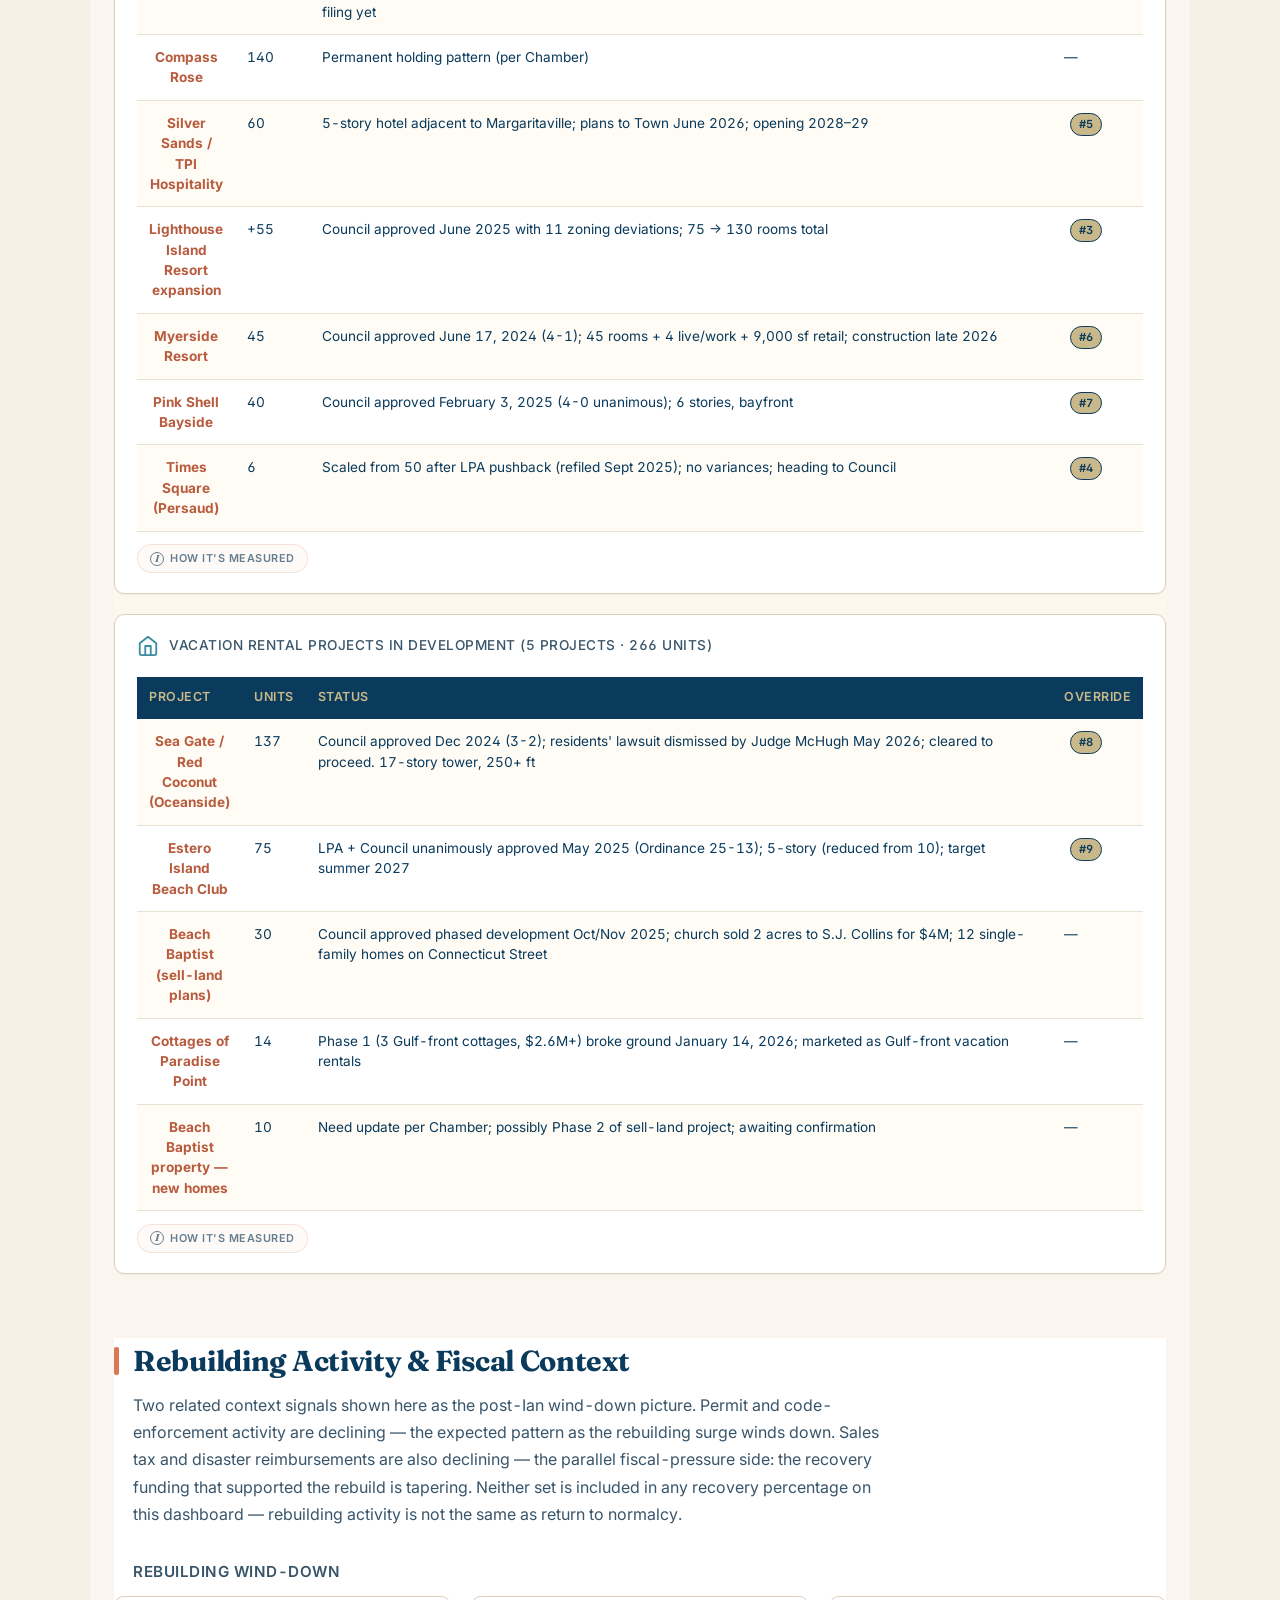
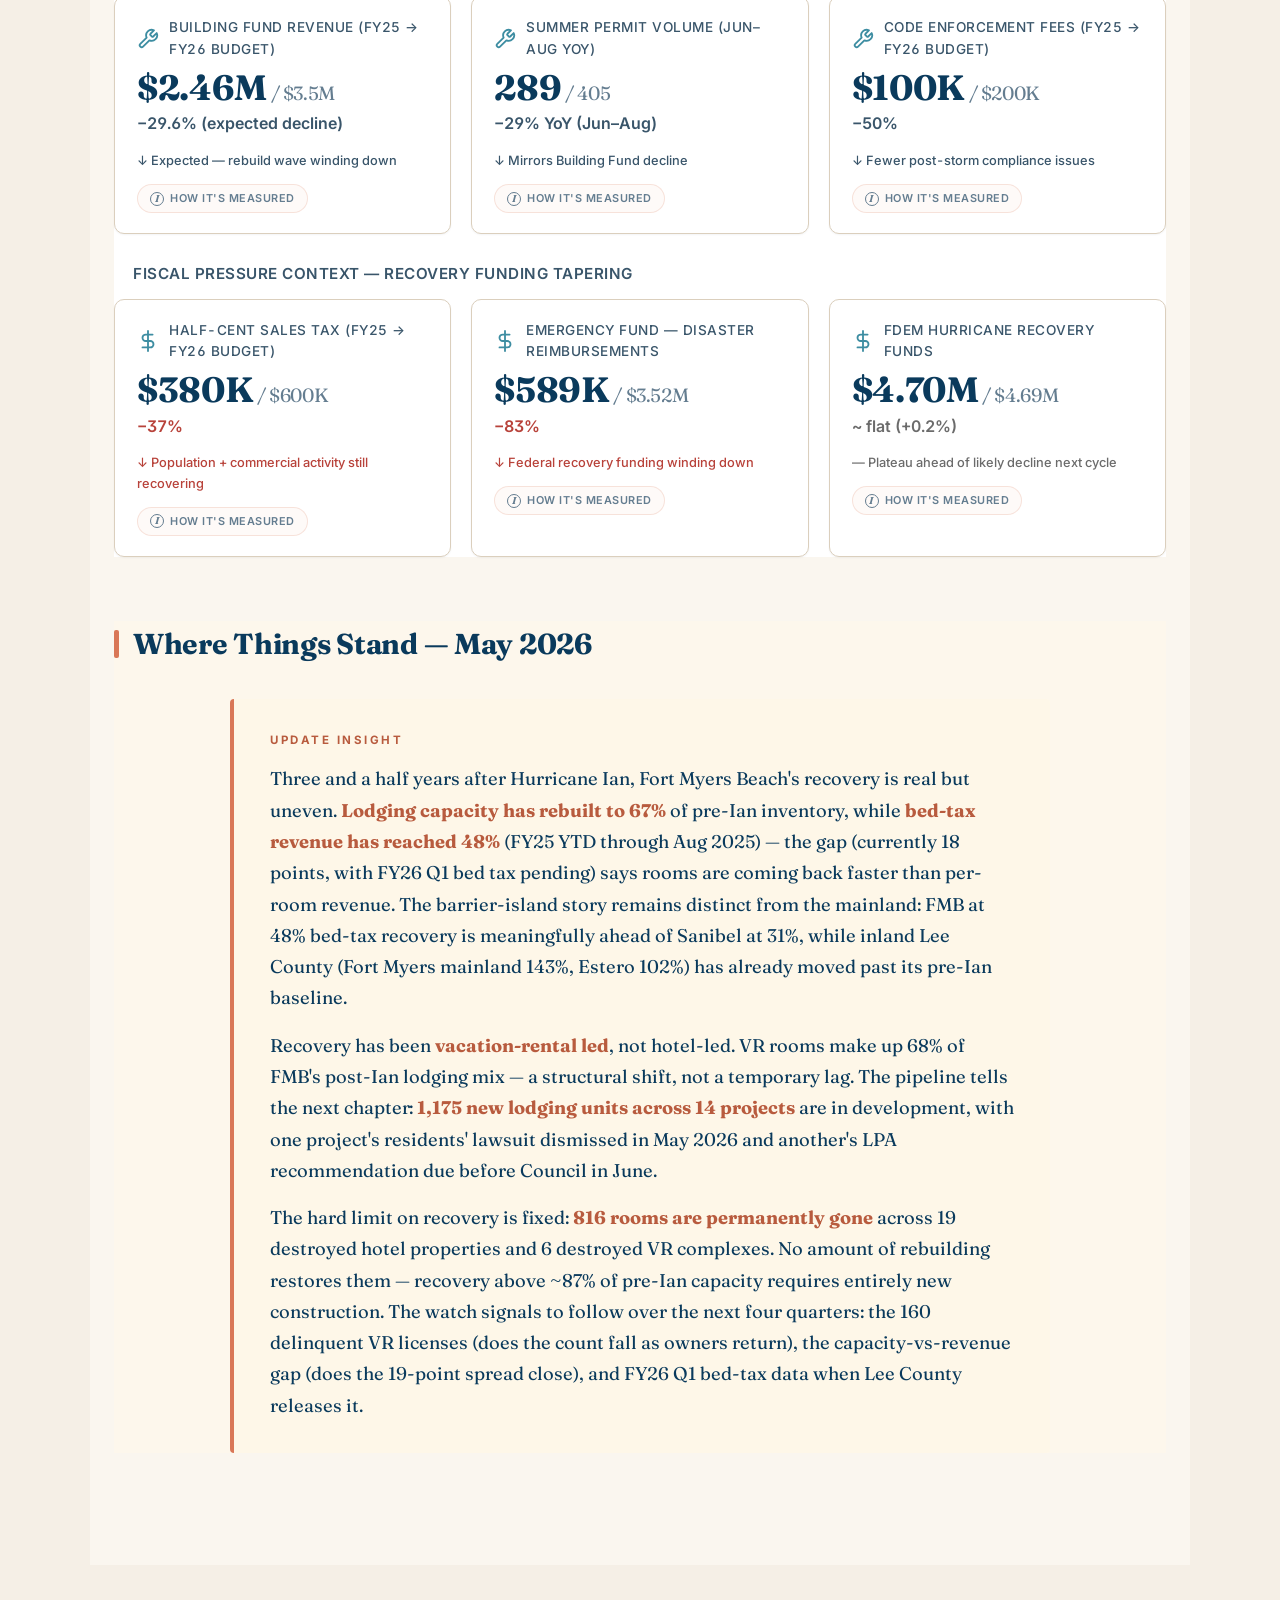
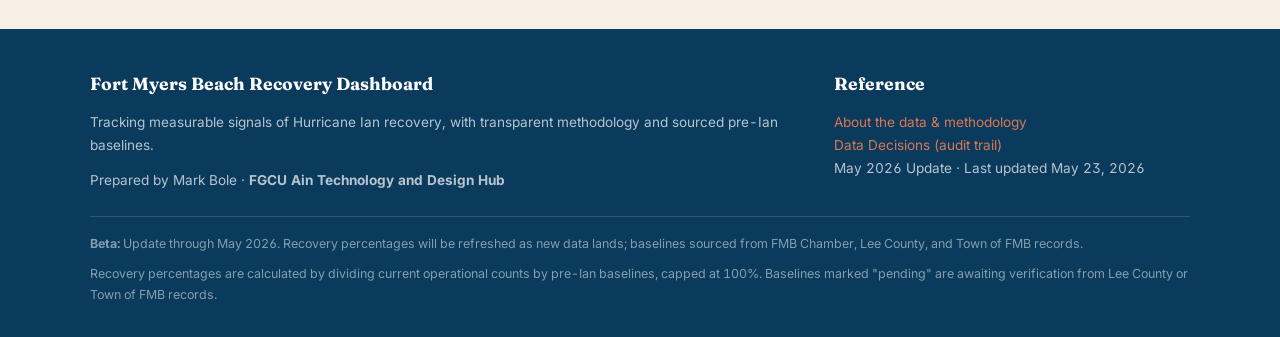
==== commit a0647ead: "Simplify cards: drop metric-note + source, methodology-only toggle Mark flagged that the expanded to" ====
--- a/dashboard.html
+++ b/dashboard.html
@@ -80,7 +80,7 @@
           <span class="ring-source">FY25 YTD $3.85M vs FY22 YTD $8.04M</span>
         </div>
         <details class="kpi-method-toggle">
-          <summary><span class="i-icon" aria-hidden="true">i</span> Details &amp; methodology</summary>
+          <summary><span class="i-icon" aria-hidden="true">i</span> How it's measured</summary>
           <p class="kpi-method-body">The 5% Tourist Development Tax on short-term lodging stays (Florida Statute 125.0104), reported YTD October–August by municipality. FY22 used as the last full fiscal cycle before Ian.</p>
         </details>
       </div>
@@ -98,7 +98,7 @@
           <span class="ring-source">4,159 of 6,263 pre-Ian rooms — FMB Chamber, March 2026</span>
         </div>
         <details class="kpi-method-toggle">
-          <summary><span class="i-icon" aria-hidden="true">i</span> Details &amp; methodology</summary>
+          <summary><span class="i-icon" aria-hidden="true">i</span> How it's measured</summary>
           <p class="kpi-method-body">Total rentable rooms in operating properties as counted by FMB Chamber — hotels, motels, registered vacation rentals. Excludes unregistered short-term rentals and seasonal home-share inventory.</p>
         </details>
       </div>
@@ -110,7 +110,7 @@
           <span class="count-source">909 hotel + 266 VR across 14 projects</span>
         </div>
         <details class="kpi-method-toggle">
-          <summary><span class="i-icon" aria-hidden="true">i</span> Details &amp; methodology</summary>
+          <summary><span class="i-icon" aria-hidden="true">i</span> How it's measured</summary>
           <p class="kpi-method-body">Units in named projects with documented Town Council or LPA filings, or public developer announcements. Status as of publication; not all pipeline projects will be built.</p>
         </details>
       </div>
@@ -163,7 +163,7 @@
           (March 18, 2026; hotel data as of 7/30/2025).
         </div>
         <details class="kpi-method-toggle">
-          <summary><span class="i-icon" aria-hidden="true">i</span> Details &amp; methodology</summary>
+          <summary><span class="i-icon" aria-hidden="true">i</span> How it's measured</summary>
           <p class="kpi-method-body">Counted by FMB Chamber as rooms at operating hotel properties on the publication date. Includes post-Ian new builds (e.g., Margaritaville, 254 rooms). Excludes rooms at permanently destroyed properties.</p>
         </details>
       </div>
@@ -186,7 +186,7 @@
           (March 18, 2026).
         </div>
         <details class="kpi-method-toggle">
-          <summary><span class="i-icon" aria-hidden="true">i</span> Details &amp; methodology</summary>
+          <summary><span class="i-icon" aria-hidden="true">i</span> How it's measured</summary>
           <p class="kpi-method-body">Counted by FMB Chamber as distinct hotel operations open on the publication date. Includes post-Ian additions and surviving pre-Ian properties. Excludes the 19 properties permanently destroyed by Ian.</p>
         </details>
       </div>
@@ -211,7 +211,7 @@
           (VR numbers refreshed March 2026).
         </div>
         <details class="kpi-method-toggle">
-          <summary><span class="i-icon" aria-hidden="true">i</span> Details &amp; methodology</summary>
+          <summary><span class="i-icon" aria-hidden="true">i</span> How it's measured</summary>
           <p class="kpi-method-body">Counted by FMB Chamber as VR rooms operating on the publication date. Chamber count differs from FMB business-license count (see card below) — two valid lenses on the same underlying VR inventory.</p>
         </details>
       </div>
@@ -230,7 +230,7 @@
         <div class="metric-trend down">↓ Above the historical baseline (likely 1-2% pre-Ian); watch quarterly</div>
         <div class="metric-source">FMB business database, Q1 2026 export. Pre-Ian delinquency rate would refine this signal.</div>
         <details class="kpi-method-toggle">
-          <summary><span class="i-icon" aria-hidden="true">i</span> Details &amp; methodology</summary>
+          <summary><span class="i-icon" aria-hidden="true">i</span> How it's measured</summary>
           <p class="kpi-method-body">VR licenses with unpaid current fees per FMB business database (Q1 2026 export). Typically signals properties physically unable to operate. Pre-Ian baseline delinquency rate not yet quantified.</p>
         </details>
       </div>
@@ -250,7 +250,7 @@
           FMB business database, Q1 2026 vintage.
         </div>
         <details class="kpi-method-toggle">
-          <summary><span class="i-icon" aria-hidden="true">i</span> Details &amp; methodology</summary>
+          <summary><span class="i-icon" aria-hidden="true">i</span> How it's measured</summary>
           <p class="kpi-method-body">Tracked by the FMB business database (Q1 2026 vintage) as a fixed roster of 33 named attractions. Includes only properties categorized as attractions in that database; does not include lodging, restaurants, or retail.</p>
         </details>
       </div>
@@ -300,7 +300,7 @@
           (FY22–FY25 YTD through August). See methodology for full series.
         </div>
         <details class="kpi-method-toggle">
-          <summary><span class="i-icon" aria-hidden="true">i</span> Details &amp; methodology</summary>
+          <summary><span class="i-icon" aria-hidden="true">i</span> How it's measured</summary>
           <p class="kpi-method-body">The 5% Tourist Development Tax on short-term lodging stays (Florida Statute 125.0104), reported YTD October–August by municipality. Trajectory shows comparable YTD periods across four fiscal years; FY22 is the pre-Ian baseline.</p>
         </details>
         <div class="refresh-status">
@@ -342,7 +342,7 @@
       </div>
       <div class="mix-bar-caption">As of Chamber, March 2026</div>
       <details class="kpi-method-toggle">
-        <summary><span class="i-icon" aria-hidden="true">i</span> Details &amp; methodology</summary>
+        <summary><span class="i-icon" aria-hidden="true">i</span> How it's measured</summary>
         <p class="kpi-method-body">Total rentable rooms in operating properties as counted by FMB Chamber — hotels, motels, registered vacation rentals. Excludes unregistered short-term rentals and seasonal home-share inventory.</p>
       </details>
 
@@ -355,7 +355,7 @@
       </div>
       <div class="mix-bar-caption">FY25 YTD through Aug 2025 · FY26 Q1 pending from Lee County Clerk</div>
       <details class="kpi-method-toggle">
-        <summary><span class="i-icon" aria-hidden="true">i</span> Details &amp; methodology</summary>
+        <summary><span class="i-icon" aria-hidden="true">i</span> How it's measured</summary>
         <p class="kpi-method-body">The 5% Tourist Development Tax on short-term lodging stays (Florida Statute 125.0104), reported YTD October–August by municipality. FY22 used as the last full fiscal cycle before Ian.</p>
       </details>
 
@@ -401,7 +401,7 @@
       </div>
 
       <details class="kpi-method-toggle section-level">
-        <summary><span class="i-icon" aria-hidden="true">i</span> Details &amp; methodology</summary>
+        <summary><span class="i-icon" aria-hidden="true">i</span> How it's measured</summary>
         <p class="kpi-method-body">Current operating rooms by lodging type, as a share of total operating capacity (4,159 rooms total — FMB Chamber, March 2026). Snapshot of current mix only, not pre-Ian-vs-current.</p>
       </details>
 
@@ -469,7 +469,7 @@
       </div>
 
       <details class="kpi-method-toggle section-level">
-        <summary><span class="i-icon" aria-hidden="true">i</span> Details &amp; methodology</summary>
+        <summary><span class="i-icon" aria-hidden="true">i</span> How it's measured</summary>
         <p class="kpi-method-body">Each municipality is measured against its own pre-Ian FY22 YTD baseline. Same tax (5% Tourist Development Tax per Florida Statute 125.0104), same months (October–August), same source (Lee County Clerk of Court) across all four.</p>
       </details>
 
@@ -538,7 +538,7 @@
           </div>
         </div>
         <details class="kpi-method-toggle">
-          <summary><span class="i-icon" aria-hidden="true">i</span> Details &amp; methodology</summary>
+          <summary><span class="i-icon" aria-hidden="true">i</span> How it's measured</summary>
           <p class="kpi-method-body">Single-family home closings in Redfin region 6212. March 2026 vs March 2022 (same-month-prior-year preserves seasonality). March 2022 is the last clean pre-Ian month — Ian made landfall September 28, 2022.</p>
         </details>
       </div>
@@ -569,7 +569,7 @@
           </div>
         </div>
         <details class="kpi-method-toggle">
-          <summary><span class="i-icon" aria-hidden="true">i</span> Details &amp; methodology</summary>
+          <summary><span class="i-icon" aria-hidden="true">i</span> How it's measured</summary>
           <p class="kpi-method-body">Condo and co-op closings in Redfin region 6212. March 2026 vs March 2022 (same-month-prior-year preserves seasonality). Property type filter: Condos/Co-ops on the Redfin housing market chart.</p>
         </details>
       </div>
@@ -600,7 +600,7 @@
           </div>
         </div>
         <details class="kpi-method-toggle">
-          <summary><span class="i-icon" aria-hidden="true">i</span> Details &amp; methodology</summary>
+          <summary><span class="i-icon" aria-hidden="true">i</span> How it's measured</summary>
           <p class="kpi-method-body">Median days a single-family home was on market before sale, per Redfin region 6212. March 2026 vs March 2022 (same-month-prior-year preserves seasonality).</p>
         </details>
       </div>
@@ -631,7 +631,7 @@
           </div>
         </div>
         <details class="kpi-method-toggle">
-          <summary><span class="i-icon" aria-hidden="true">i</span> Details &amp; methodology</summary>
+          <summary><span class="i-icon" aria-hidden="true">i</span> How it's measured</summary>
           <p class="kpi-method-body">Median days a condo or co-op was on market before sale, per Redfin region 6212. March 2026 vs March 2022 (same-month-prior-year preserves seasonality).</p>
         </details>
       </div>
@@ -665,7 +665,7 @@
           </div>
         </div>
         <details class="kpi-method-toggle">
-          <summary><span class="i-icon" aria-hidden="true">i</span> Details &amp; methodology</summary>
+          <summary><span class="i-icon" aria-hidden="true">i</span> How it's measured</summary>
           <p class="kpi-method-body">Total active listings, all property types. Current count from Redfin region 6212 snapshot; pre-Ian baseline from Southwest Florida MLS May 2022 report — two sources because Redfin's API doesn't expose inventory time-series.</p>
         </details>
       </div>
@@ -699,7 +699,7 @@
           Baseline: pre-Ian TripAdvisor restaurant rankings (~70 listed). Current: FMB business database, Q1 2026.
         </div>
         <details class="kpi-method-toggle">
-          <summary><span class="i-icon" aria-hidden="true">i</span> Details &amp; methodology</summary>
+          <summary><span class="i-icon" aria-hidden="true">i</span> How it's measured</summary>
           <p class="kpi-method-body">Current count from FMB business database (Q1 2026 vintage); pre-Ian baseline approximated from TripAdvisor restaurant rankings (~70 listed). Baseline refinement pending FMB Chamber records.</p>
         </details>
       </div>
@@ -717,7 +717,7 @@
           FMB business database, Q1 2026 vintage.
         </div>
         <details class="kpi-method-toggle">
-          <summary><span class="i-icon" aria-hidden="true">i</span> Details &amp; methodology</summary>
+          <summary><span class="i-icon" aria-hidden="true">i</span> How it's measured</summary>
           <p class="kpi-method-body">Currently operational businesses from FMB business database (Q1 2026 vintage). Pre-Ian baseline pending Town of FMB business tax records; recovery percentage cannot be calculated until baseline arrives.</p>
         </details>
       </div>
@@ -730,7 +730,7 @@
         <div class="metric-trend neutral">— Awaiting baseline</div>
         <div class="metric-source">FMB business database, Q1 2026 vintage.</div>
         <details class="kpi-method-toggle">
-          <summary><span class="i-icon" aria-hidden="true">i</span> Details &amp; methodology</summary>
+          <summary><span class="i-icon" aria-hidden="true">i</span> How it's measured</summary>
           <p class="kpi-method-body">Retail stores currently operating, per FMB business database (Q1 2026 vintage). Pre-Ian baseline pending; recovery percentage cannot be calculated until baseline arrives.</p>
         </details>
       </div>
@@ -745,7 +745,7 @@
         <div class="metric-trend neutral">— Awaiting baseline</div>
         <div class="metric-source">FMB business database, Q1 2026 vintage.</div>
         <details class="kpi-method-toggle">
-          <summary><span class="i-icon" aria-hidden="true">i</span> Details &amp; methodology</summary>
+          <summary><span class="i-icon" aria-hidden="true">i</span> How it's measured</summary>
           <p class="kpi-method-body">Marinas currently operating, per FMB business database (Q1 2026 vintage). Pre-Ian baseline pending; recovery percentage cannot be calculated until baseline arrives.</p>
         </details>
       </div>
@@ -762,7 +762,7 @@
         <div class="metric-trend neutral">— Context only</div>
         <div class="metric-source">FMB business database, Q1 2026 vintage.</div>
         <details class="kpi-method-toggle">
-          <summary><span class="i-icon" aria-hidden="true">i</span> Details &amp; methodology</summary>
+          <summary><span class="i-icon" aria-hidden="true">i</span> How it's measured</summary>
           <p class="kpi-method-body">Real estate offices currently operating, per FMB business database (Q1 2026 vintage). Shown as a current-state context indicator, not measured against a pre-Ian baseline.</p>
         </details>
       </div>
@@ -809,7 +809,7 @@
           <strong>Source:</strong> Chamber March 2026 baseline; sourced overrides verified May 23, 2026 against Town Council and LPA records, Beach Observer, Fox 4, WINK News, Beach Talk Radio, B1039, Gulfshore Business.
         </div>
         <details class="kpi-method-toggle">
-          <summary><span class="i-icon" aria-hidden="true">i</span> Details &amp; methodology</summary>
+          <summary><span class="i-icon" aria-hidden="true">i</span> How it's measured</summary>
           <p class="kpi-method-body">Named hotel projects with documented Town Council or LPA filings, or public developer announcements. Chamber March 2026 baseline; Override # column links to per-project source for any post-Chamber update. Status as of publication.</p>
         </details>
       </div>
@@ -835,7 +835,7 @@
           <strong>Source:</strong> Chamber March 2026 baseline; sourced overrides verified May 23, 2026 against Town of FMB Ordinance 25-13, Beach Observer, Fox 4, Gulfshore Business, Business Observer, Beach Talk Radio, B1039.
         </div>
         <details class="kpi-method-toggle">
-          <summary><span class="i-icon" aria-hidden="true">i</span> Details &amp; methodology</summary>
+          <summary><span class="i-icon" aria-hidden="true">i</span> How it's measured</summary>
           <p class="kpi-method-body">Named vacation-rental projects with documented Town Council or LPA filings, or public developer announcements. Chamber March 2026 baseline; Override # column links to per-project source for any post-Chamber update. Status as of publication.</p>
         </details>
       </div>
@@ -876,7 +876,7 @@
           Source: Town of Fort Myers Beach FY26 Adopted Budget, All Fund Revenues.
         </div>
         <details class="kpi-method-toggle">
-          <summary><span class="i-icon" aria-hidden="true">i</span> Details &amp; methodology</summary>
+          <summary><span class="i-icon" aria-hidden="true">i</span> How it's measured</summary>
           <p class="kpi-method-body">Permit-fund revenue. Baseline = FY25 actual; current = FY26 adopted budget projection. Source: Town of Fort Myers Beach FY26 Adopted Budget, All Fund Revenues. The FY26 figure is a Town projection, not actual.</p>
         </details>
       </div>
@@ -896,7 +896,7 @@
           Source: FMB Chamber of Commerce, Permits sheet (Accommodations file, March 2026).
         </div>
         <details class="kpi-method-toggle">
-          <summary><span class="i-icon" aria-hidden="true">i</span> Details &amp; methodology</summary>
+          <summary><span class="i-icon" aria-hidden="true">i</span> How it's measured</summary>
           <p class="kpi-method-body">Physical permits issued June–August. Compares 2024 actuals (109 + 151 + 145 = 405) to 2025 actuals (89 + 99 + 101 = 289). Source: FMB Chamber of Commerce, Permits sheet.</p>
         </details>
       </div>
@@ -915,7 +915,7 @@
           Source: Town of Fort Myers Beach FY26 Adopted Budget, Revenues Line Item Detail.
         </div>
         <details class="kpi-method-toggle">
-          <summary><span class="i-icon" aria-hidden="true">i</span> Details &amp; methodology</summary>
+          <summary><span class="i-icon" aria-hidden="true">i</span> How it's measured</summary>
           <p class="kpi-method-body">Code enforcement fee revenue. Baseline = FY25 actual; current = FY26 adopted budget projection. Source: Town of FMB FY26 Adopted Budget, Revenues Line Item Detail. The FY26 figure is a Town projection.</p>
         </details>
       </div>
@@ -941,7 +941,7 @@
           Source: Town of Fort Myers Beach FY26 Adopted Budget.
         </div>
         <details class="kpi-method-toggle">
-          <summary><span class="i-icon" aria-hidden="true">i</span> Details &amp; methodology</summary>
+          <summary><span class="i-icon" aria-hidden="true">i</span> How it's measured</summary>
           <p class="kpi-method-body">Half-cent sales tax revenue. Baseline = FY25 actual; current = FY26 adopted budget projection. Source: Town of Fort Myers Beach FY26 Adopted Budget. The FY26 figure is a Town projection.</p>
         </details>
       </div>
@@ -960,7 +960,7 @@
           Source: Town of Fort Myers Beach FY26 Adopted Budget, All Fund Revenues.
         </div>
         <details class="kpi-method-toggle">
-          <summary><span class="i-icon" aria-hidden="true">i</span> Details &amp; methodology</summary>
+          <summary><span class="i-icon" aria-hidden="true">i</span> How it's measured</summary>
           <p class="kpi-method-body">Federal disaster-reimbursement revenue. Baseline = FY25 actual; current = FY26 adopted budget projection. Source: Town of FMB FY26 Adopted Budget, All Fund Revenues. The FY26 figure is a Town projection.</p>
         </details>
       </div>
@@ -980,7 +980,7 @@
           Source: Town of Fort Myers Beach FY26 Adopted Budget, All Fund Revenues.
         </div>
         <details class="kpi-method-toggle">
-          <summary><span class="i-icon" aria-hidden="true">i</span> Details &amp; methodology</summary>
+          <summary><span class="i-icon" aria-hidden="true">i</span> How it's measured</summary>
           <p class="kpi-method-body">State-level Florida Division of Emergency Management hurricane recovery funds. Baseline = FY25 actual; current = FY26 adopted budget projection. Source: Town of FMB FY26 Adopted Budget. The FY26 figure is a Town projection.</p>
         </details>
       </div>
--- a/styles.css
+++ b/styles.css
@@ -383,45 +383,27 @@
   color: rgba(255, 255, 255, 0.82);
 }
 
-/* ============ C2: Hide heavy prose behind the methodology toggle ============
- * On standard .metric-card surfaces, the metric-note paragraph + metric-source
- * line + refresh-status block are collapsed by default — they make cards too
- * busy when all stacked above the toggle. The progressive-disclosure principle
- * (north-star #3) keeps the front compact; the toggle reveals the detail.
+/* ============ Card simplification (2026-05-24) ============
+ * The metric-note prose, standalone source line, and refresh-status block
+ * duplicated information already in the methodology caption. Per Mark's
+ * direction to simplify what's behind the toggle, these are hidden
+ * permanently on .metric-card. The methodology caption (which cites the
+ * source, defines scope, and names what's included/excluded) is the
+ * single fact-only block behind the toggle.
  *
- * The metric-trend one-liner stays visible (it's a short directional signal
- * and adds real value at a glance).
+ * Visible on front: label / value / recovery % / progress bar / trend line.
+ * Behind toggle: just the methodology caption.
  *
  * Scope: only .metric-card. Hero rings, mix-bars, and section-level cards
  * keep their own behavior.
+ *
+ * Page-level data freshness is communicated by the .freshness-banner at the
+ * top of every page, so per-card date stamps are not lost in aggregate.
  */
 .metric-card .metric-note,
 .metric-card .metric-source,
 .metric-card .refresh-status {
   display: none;
-}
-.metric-card:has(.kpi-method-toggle[open]) .metric-note,
-.metric-card:has(.kpi-method-toggle[open]) .metric-source,
-.metric-card:has(.kpi-method-toggle[open]) .refresh-status {
-  display: block;
-  animation: kpi-method-reveal 0.22s ease-out;
-}
-/* When revealed, give the note + source a soft tint so they read as part of
- * the toggle's expanded panel rather than loose card content. */
-.metric-card:has(.kpi-method-toggle[open]) .metric-note {
-  background: var(--sand-white-light);
-  border-left: 3px solid var(--shrimp-pink);
-  border-radius: 6px;
-  padding: 12px 14px;
-  margin-top: 12px;
-  font-size: 0.88rem;
-  line-height: 1.6;
-}
-.metric-card:has(.kpi-method-toggle[open]) .metric-source {
-  font-size: 0.78rem;
-  color: var(--text-tertiary);
-  padding: 0 14px;
-  margin-top: 6px;
 }
 
 /* Metric-card + mix-shift (dark-on-light) variant */
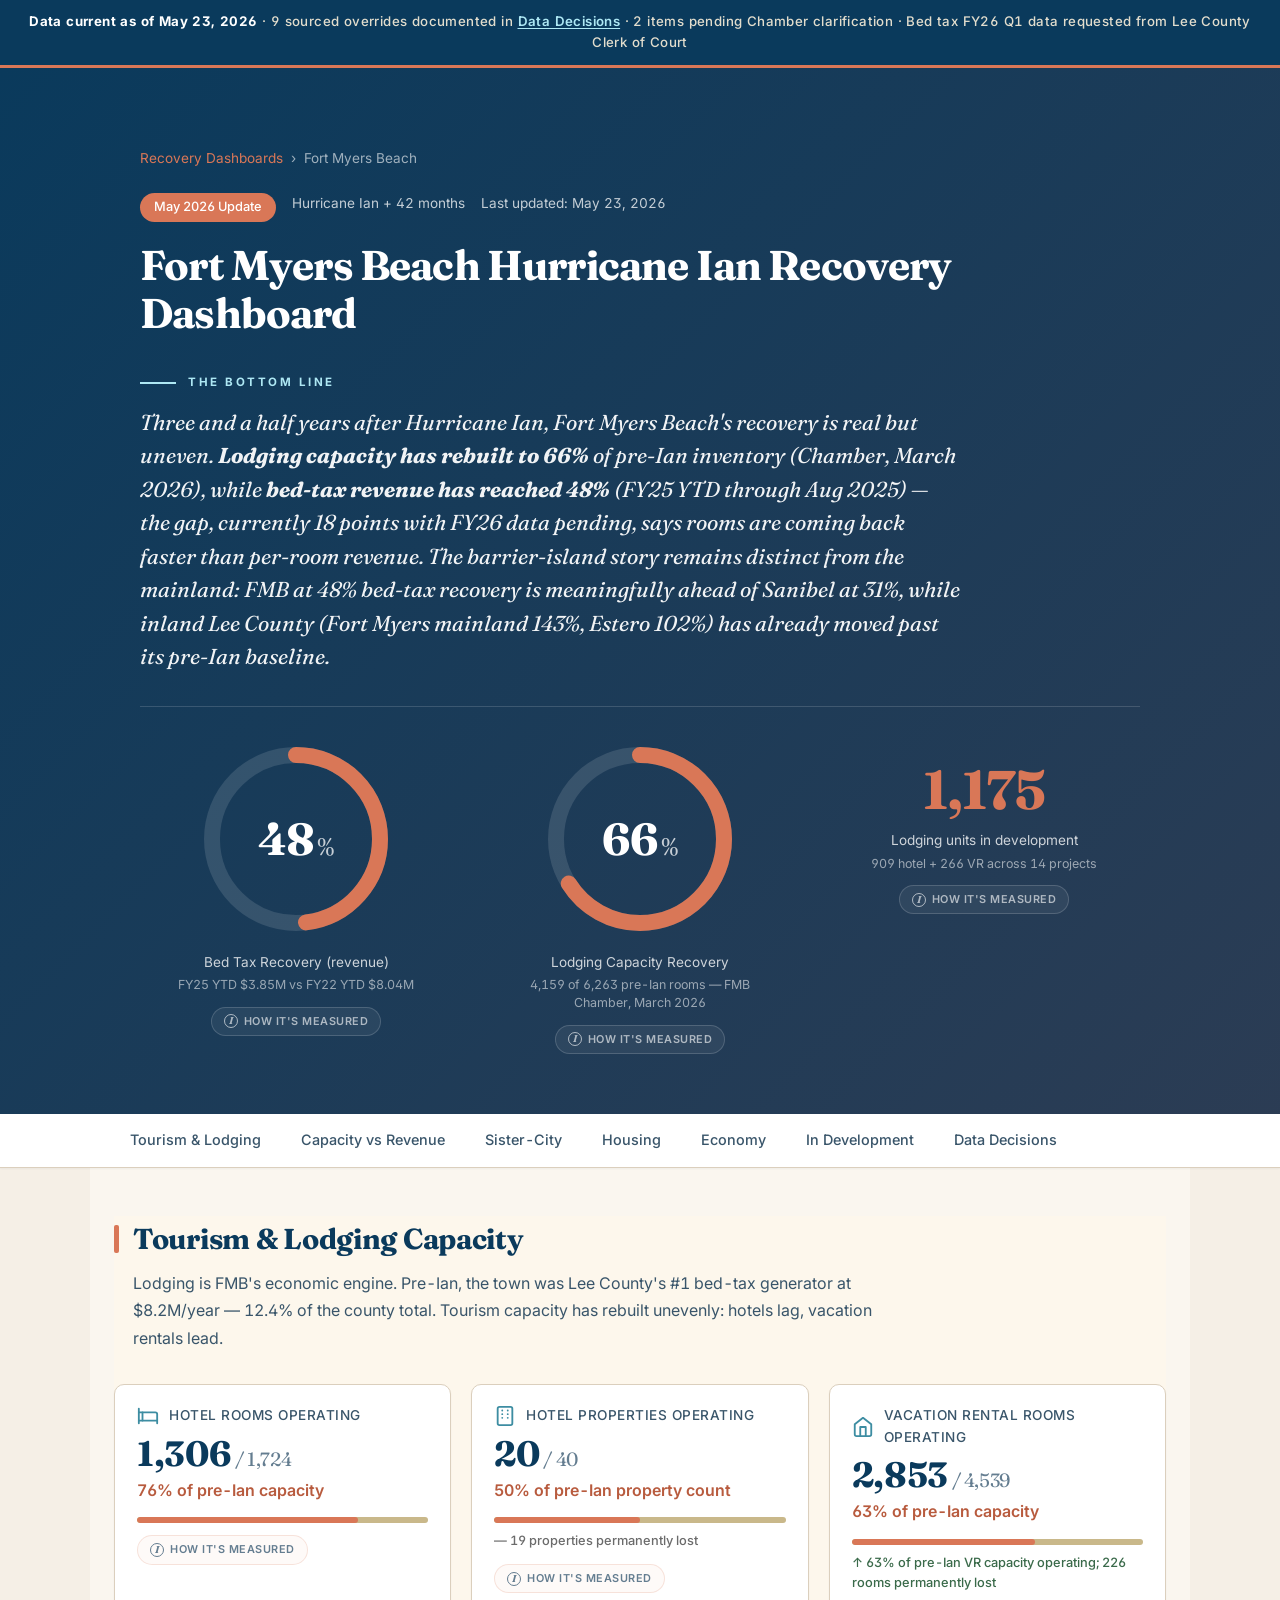
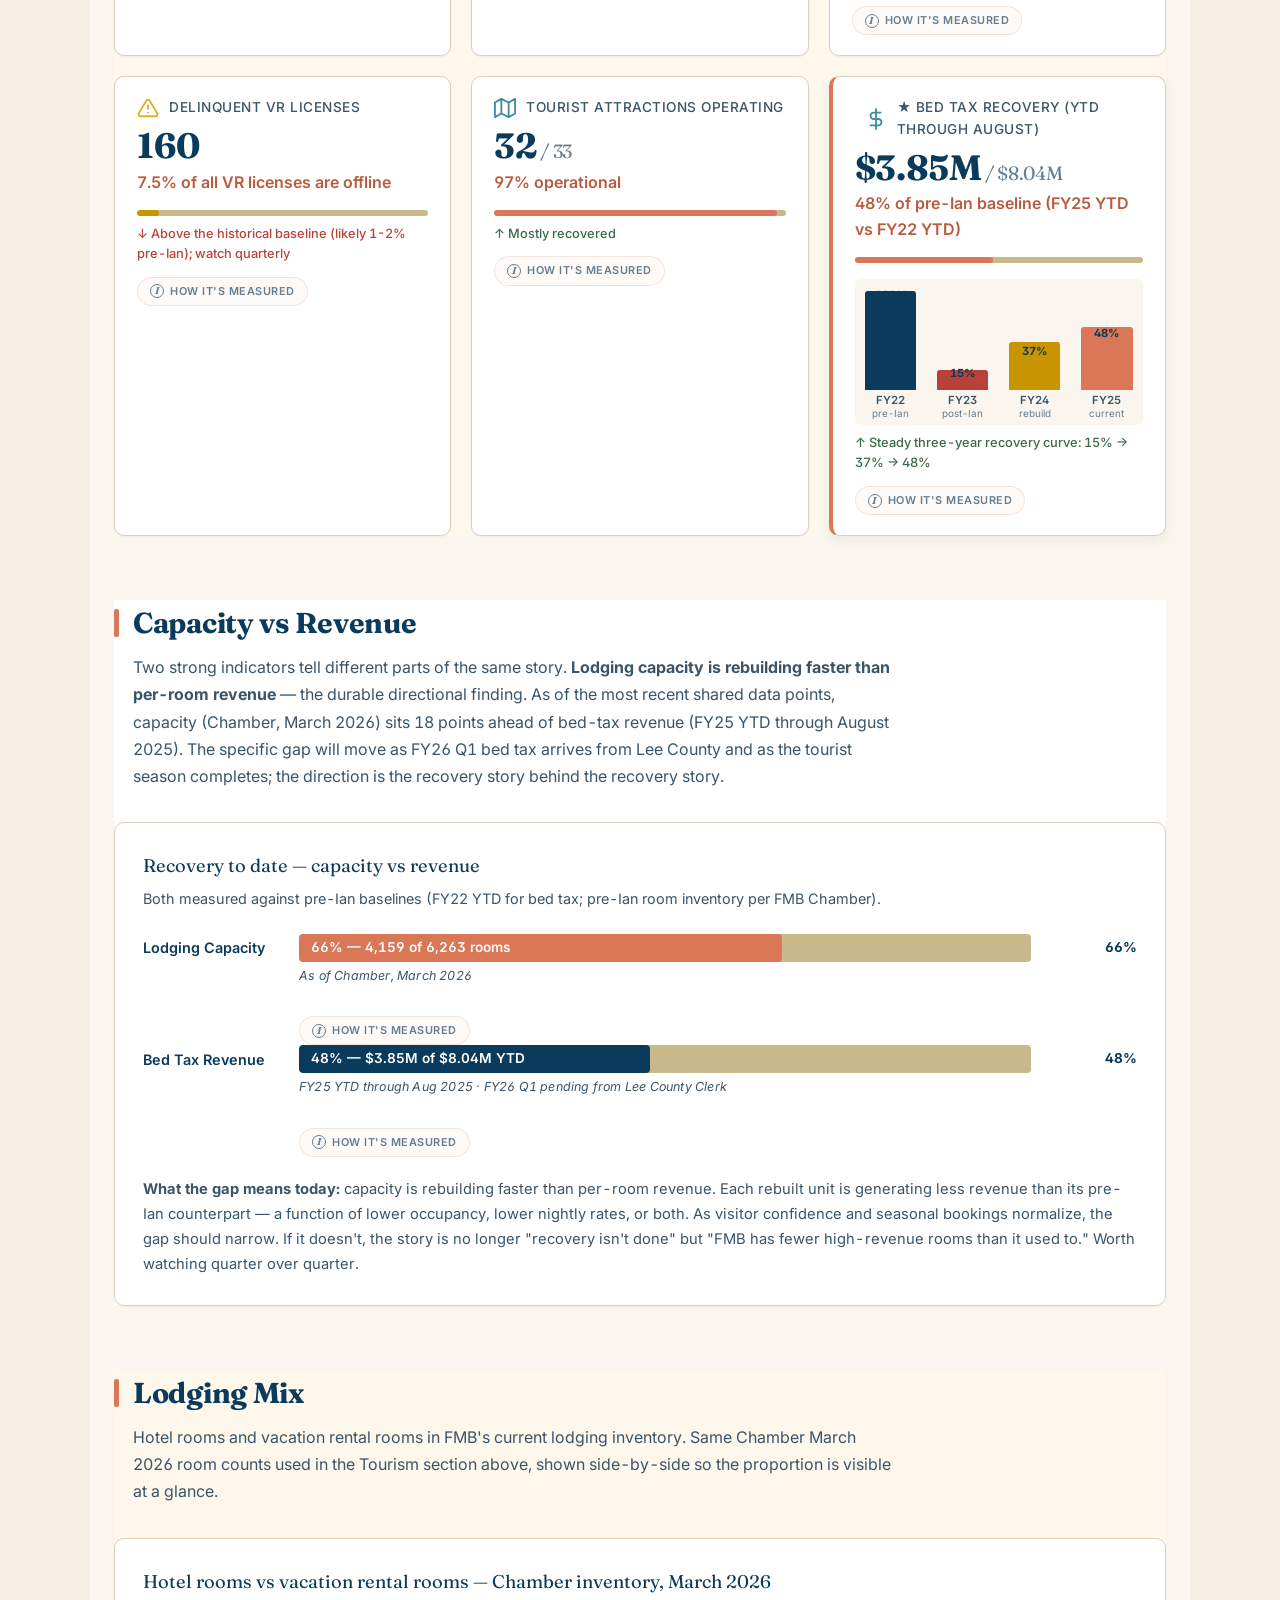
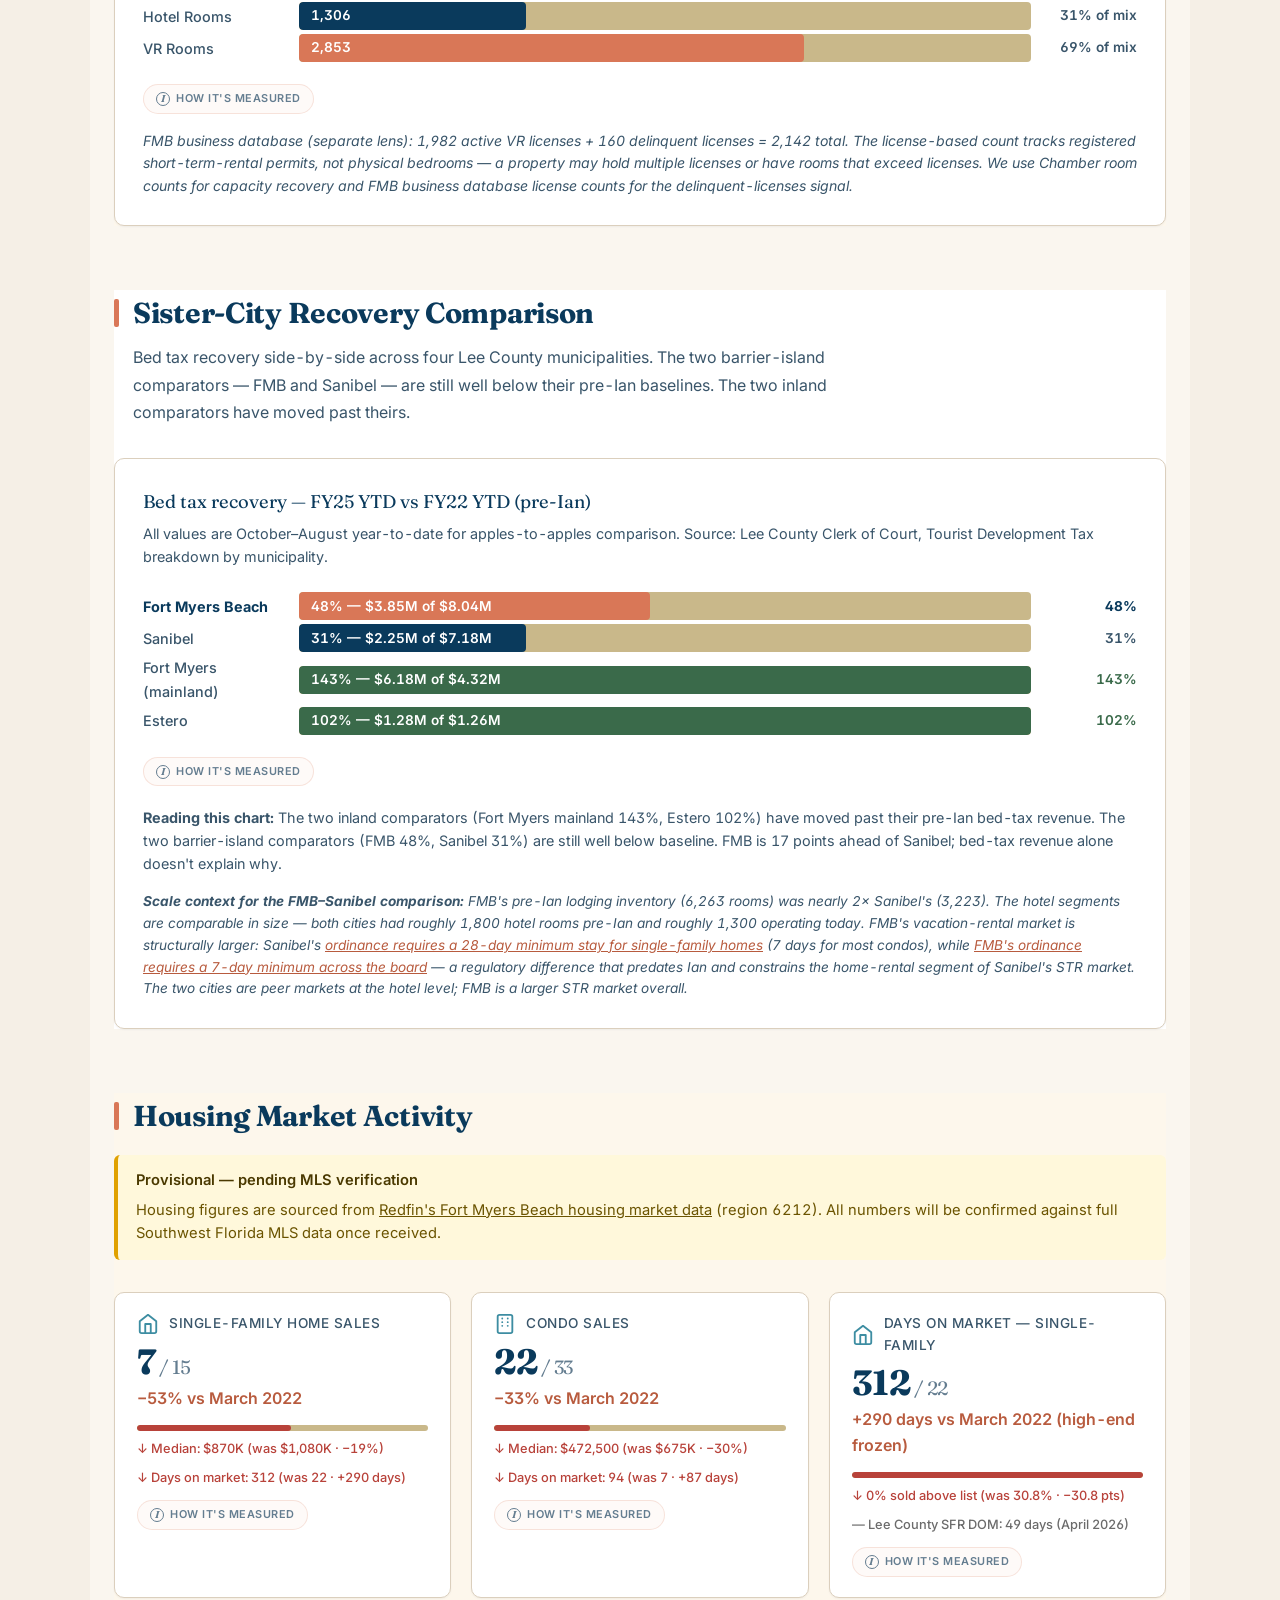
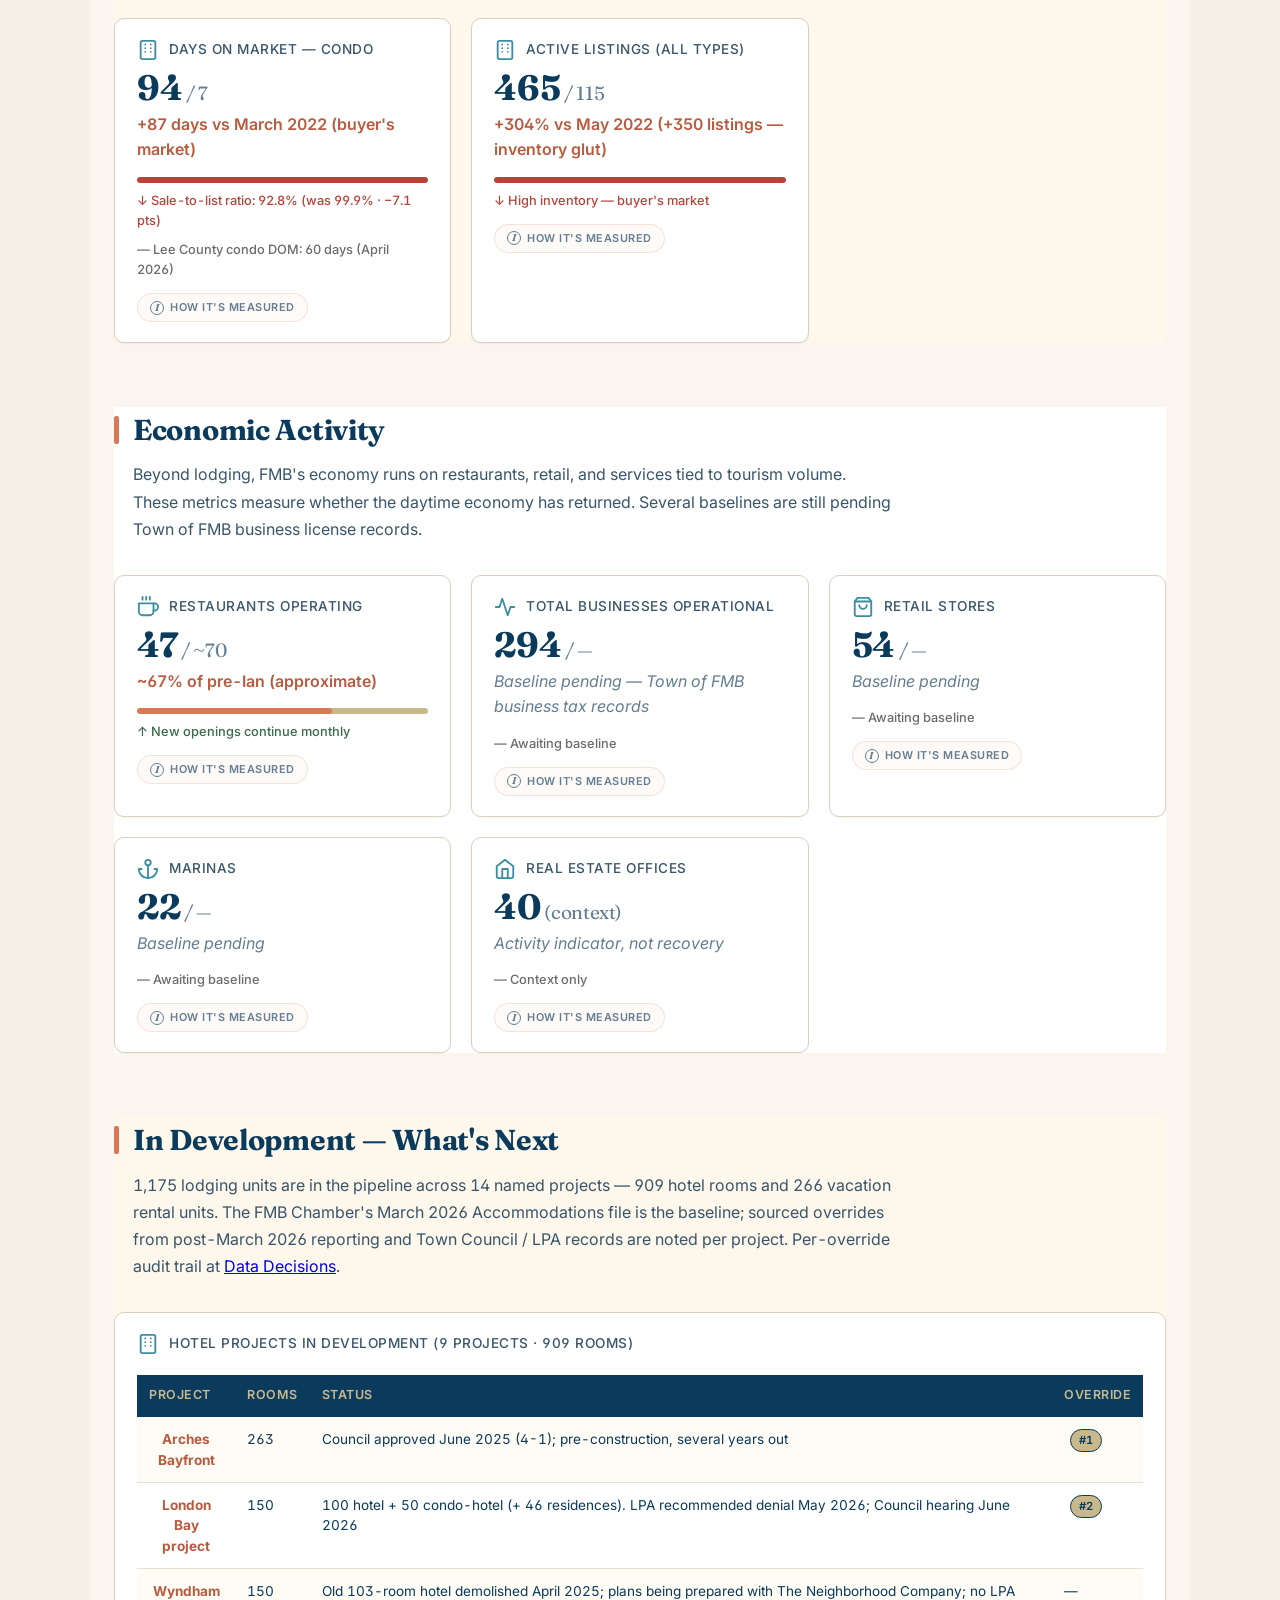
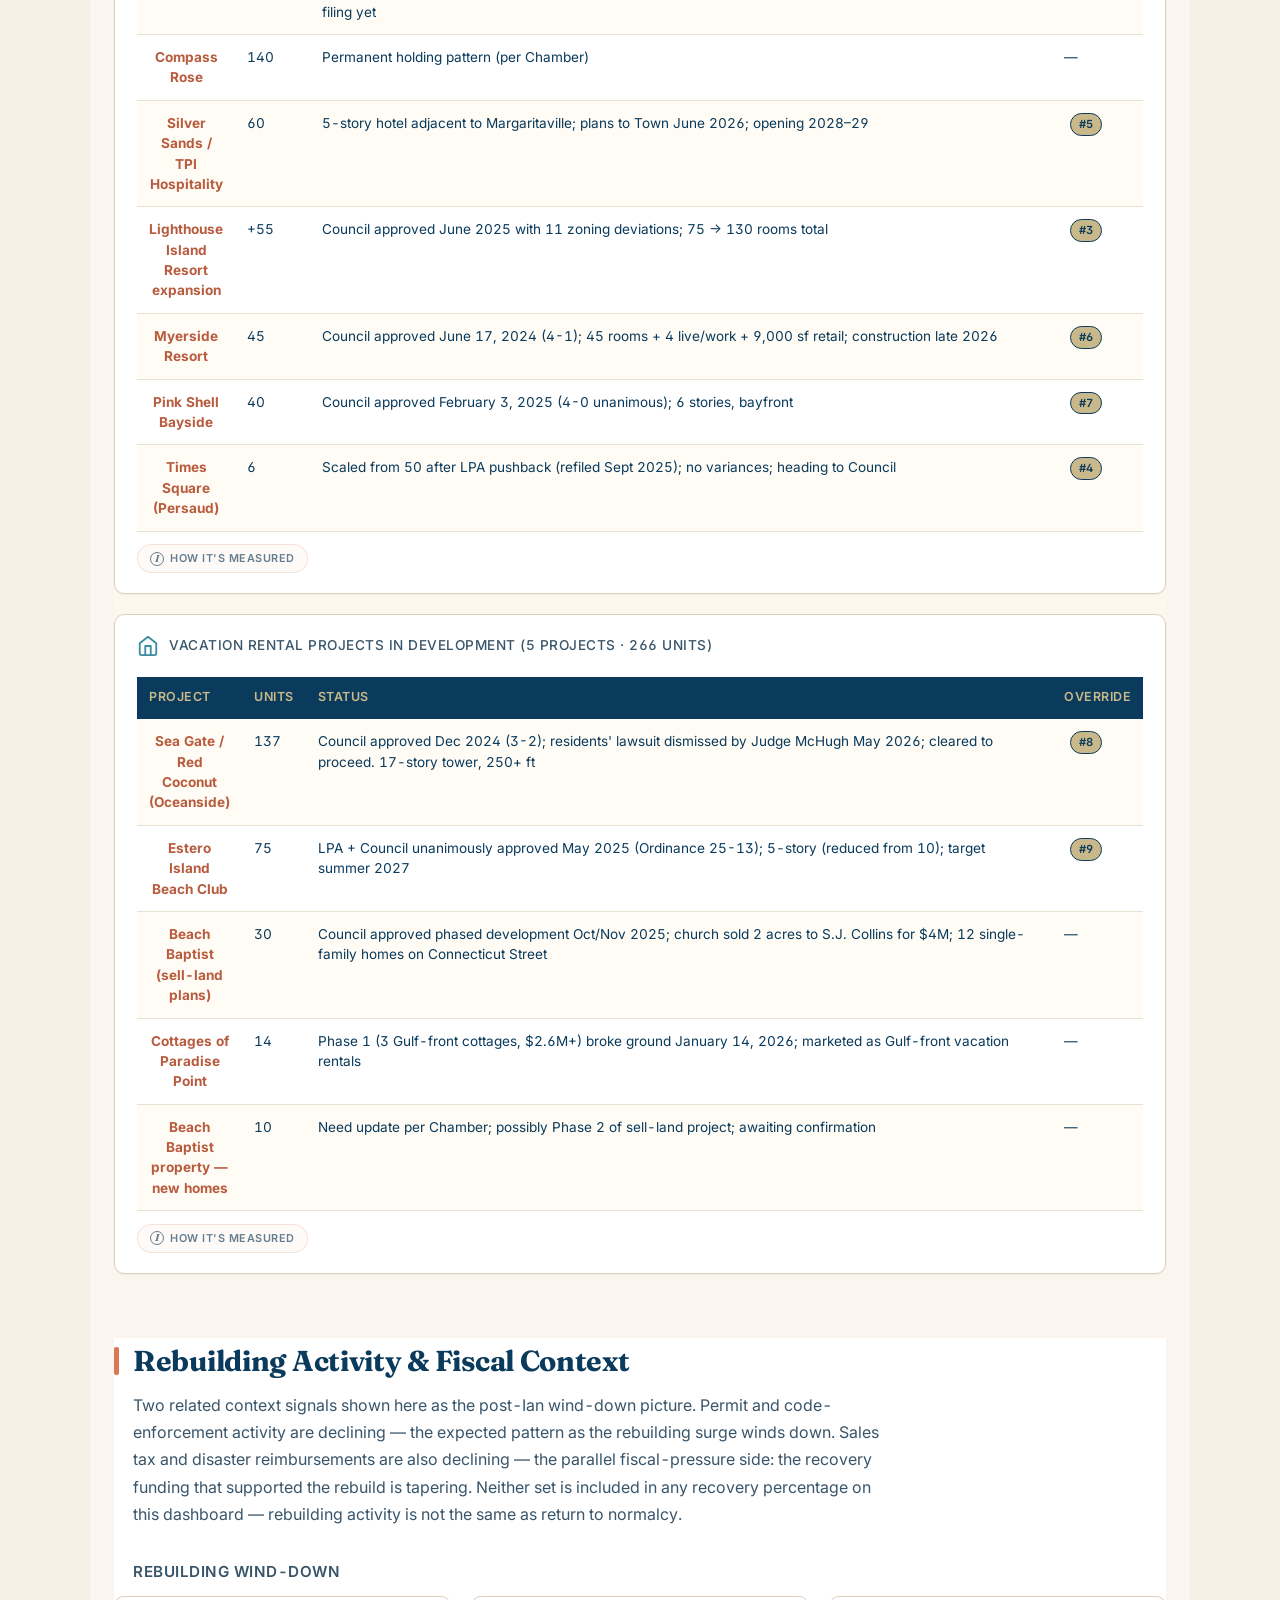
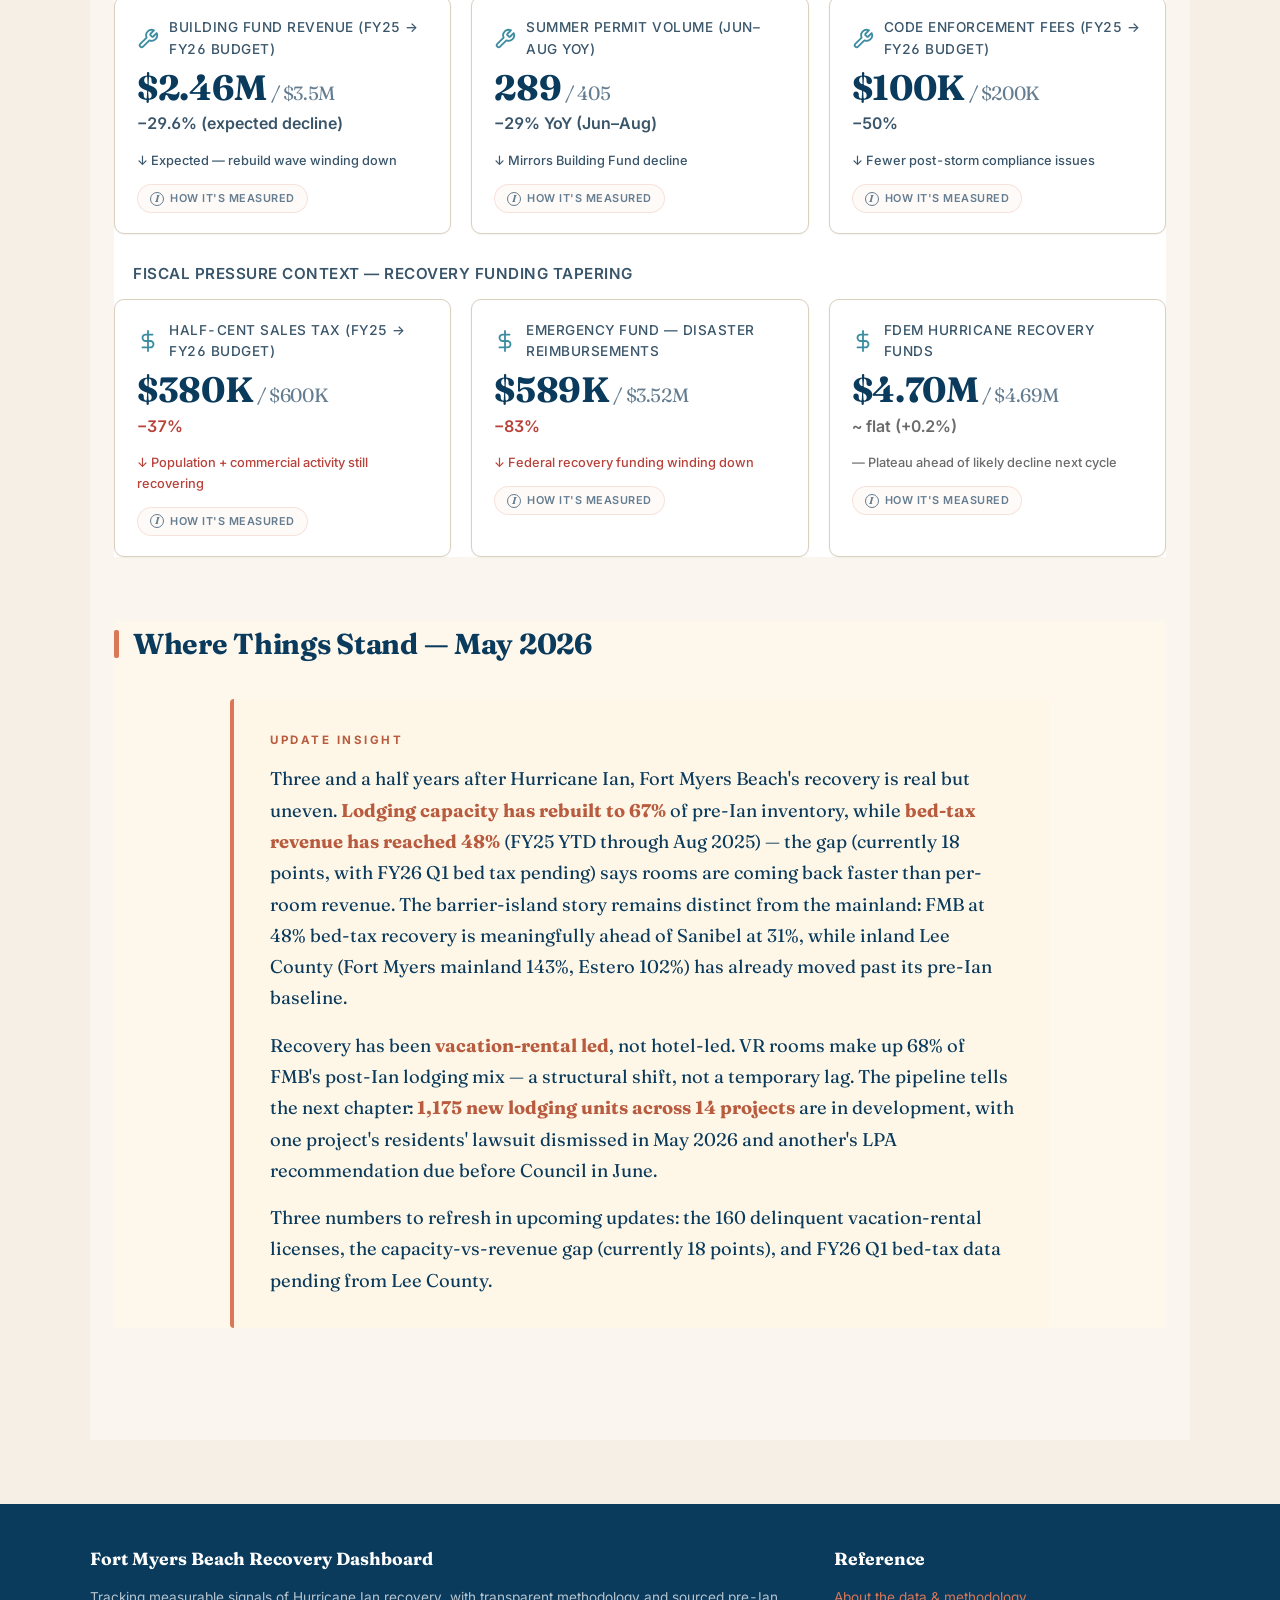
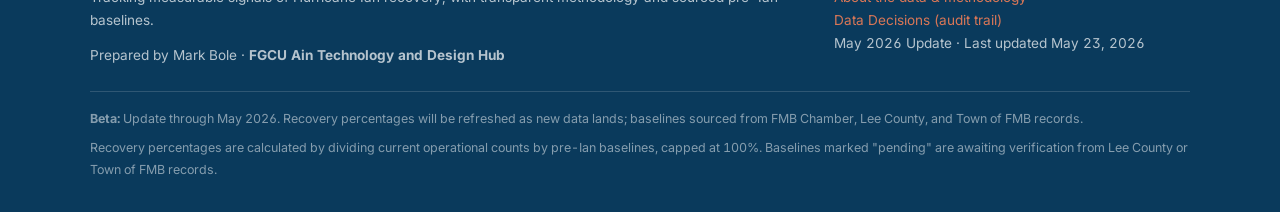
==== commit de5bea4a: "Insights p3: strip development-advocacy framing, keep forward-looking signals The closing "Where Thi" ====
--- a/dashboard.html
+++ b/dashboard.html
@@ -1012,13 +1012,9 @@
         another's LPA recommendation due before Council in June.
       </p>
       <p>
-        The hard limit on recovery is fixed: <strong>816 rooms are permanently gone</strong>
-        across 19 destroyed hotel properties and 6 destroyed VR complexes. No amount of
-        rebuilding restores them — recovery above ~87% of pre-Ian capacity requires entirely
-        new construction. The watch signals to follow over the next four quarters: the 160
-        delinquent VR licenses (does the count fall as owners return), the capacity-vs-revenue
-        gap (does the 19-point spread close), and FY26 Q1 bed-tax data when Lee County
-        releases it.
+        Three numbers to refresh in upcoming updates: the 160 delinquent vacation-rental
+        licenses, the capacity-vs-revenue gap (currently 18 points), and FY26 Q1 bed-tax
+        data pending from Lee County.
       </p>
     </div>
   </section>
--- a/styles.css
+++ b/styles.css
@@ -384,25 +384,22 @@
 }
 
 /* ============ Card simplification (2026-05-24) ============
- * The metric-note prose, standalone source line, and refresh-status block
- * duplicated information already in the methodology caption. Per Mark's
- * direction to simplify what's behind the toggle, these are hidden
- * permanently on .metric-card. The methodology caption (which cites the
- * source, defines scope, and names what's included/excluded) is the
- * single fact-only block behind the toggle.
+ * On KPI cards (those with a methodology toggle), the metric-note prose,
+ * standalone source line, and refresh-status block duplicated information
+ * already in the methodology caption. Hidden permanently — the methodology
+ * caption is the single fact-only block behind the toggle.
  *
- * Visible on front: label / value / recovery % / progress bar / trend line.
- * Behind toggle: just the methodology caption.
- *
- * Scope: only .metric-card. Hero rings, mix-bars, and section-level cards
- * keep their own behavior.
+ * Scope: only .metric-card elements that CONTAIN a .kpi-method-toggle.
+ * That deliberately excludes data-decisions cards (Override Log, Pending
+ * Clarification, Changelog), which have no toggle and need their source
+ * footer line visible.
  *
  * Page-level data freshness is communicated by the .freshness-banner at the
  * top of every page, so per-card date stamps are not lost in aggregate.
  */
-.metric-card .metric-note,
-.metric-card .metric-source,
-.metric-card .refresh-status {
+.metric-card:has(.kpi-method-toggle) .metric-note,
+.metric-card:has(.kpi-method-toggle) .metric-source,
+.metric-card:has(.kpi-method-toggle) .refresh-status {
   display: none;
 }
 
@@ -1350,6 +1347,94 @@
   .freshness-banner { font-size: 0.75rem; padding: 10px 14px; line-height: 1.5; letter-spacing: 0.2px; }
 }
 
+/* ============ MOBILE: Override Log table → stacked cards ============
+ * The 5-column audit table (#, Item, Chamber March 2026, We publish,
+ * Authorizing source) bleeds badly on mobile — each row's prose-heavy
+ * cells force horizontal scroll. On ≤768px, restructure rows as cards
+ * with per-column labels (since the table thead is hidden). Scoped to
+ * #override-log so it doesn't affect other audit tables in methodology.html.
+ */
+@media (max-width: 768px) {
+  #override-log .audit-table thead { display: none; }
+  #override-log .audit-table,
+  #override-log .audit-table tbody,
+  #override-log .audit-table tr,
+  #override-log .audit-table td {
+    display: block;
+    width: 100%;
+  }
+  #override-log .audit-table tbody tr {
+    background: white !important;
+    border: 1px solid var(--border-light) !important;
+    border-radius: 8px;
+    padding: 14px 16px 16px;
+    margin-bottom: 12px;
+    position: relative;
+  }
+  #override-log .audit-table tbody tr:nth-child(odd) { background: white !important; }
+  #override-log .audit-table tbody td {
+    padding: 0 !important;
+    border: none !important;
+    background: transparent !important;
+    font-size: 0.85rem;
+    line-height: 1.55;
+    text-align: left !important;
+    width: auto !important;
+  }
+  /* # column → small pink pill, top-right corner */
+  #override-log .audit-table tbody td:nth-child(1) {
+    position: absolute;
+    top: 12px;
+    right: 14px;
+    font-size: 0.7rem !important;
+    font-weight: 700;
+    color: var(--shrimp-pink-deep) !important;
+    background: var(--shrimp-pink-soft);
+    padding: 2px 9px !important;
+    border-radius: 999px;
+    line-height: 1.5;
+  }
+  /* Item name → title, in shrimp-pink */
+  #override-log .audit-table tbody td:nth-child(2) {
+    font-size: 1rem;
+    font-weight: 600;
+    color: var(--shrimp-pink-deep);
+    margin-bottom: 10px;
+    padding-right: 44px !important; /* reserve room for the # pill */
+    line-height: 1.3;
+  }
+  #override-log .audit-table tbody td:nth-child(2) small {
+    display: block;
+    font-size: 0.74rem;
+    font-weight: 400;
+    color: var(--text-tertiary);
+    font-style: italic;
+    margin-top: 2px;
+  }
+  /* Columns 3-5 → labeled blocks, separated by hairlines */
+  #override-log .audit-table tbody td:nth-child(3),
+  #override-log .audit-table tbody td:nth-child(4),
+  #override-log .audit-table tbody td:nth-child(5) {
+    padding: 10px 0 0 0 !important;
+    border-top: 1px solid var(--border-light) !important;
+    margin-top: 6px;
+  }
+  #override-log .audit-table tbody td:nth-child(3)::before { content: "Chamber March 2026"; }
+  #override-log .audit-table tbody td:nth-child(4)::before { content: "We publish"; }
+  #override-log .audit-table tbody td:nth-child(5)::before { content: "Authorizing source"; }
+  #override-log .audit-table tbody td:nth-child(3)::before,
+  #override-log .audit-table tbody td:nth-child(4)::before,
+  #override-log .audit-table tbody td:nth-child(5)::before {
+    display: block;
+    font-size: 0.65rem;
+    font-weight: 700;
+    color: var(--text-tertiary);
+    text-transform: uppercase;
+    letter-spacing: 0.6px;
+    margin-bottom: 5px;
+  }
+}
+
 /* ============ DATA DECISIONS (audit trail) ============ */
 .override-chip {
   display: inline-block;
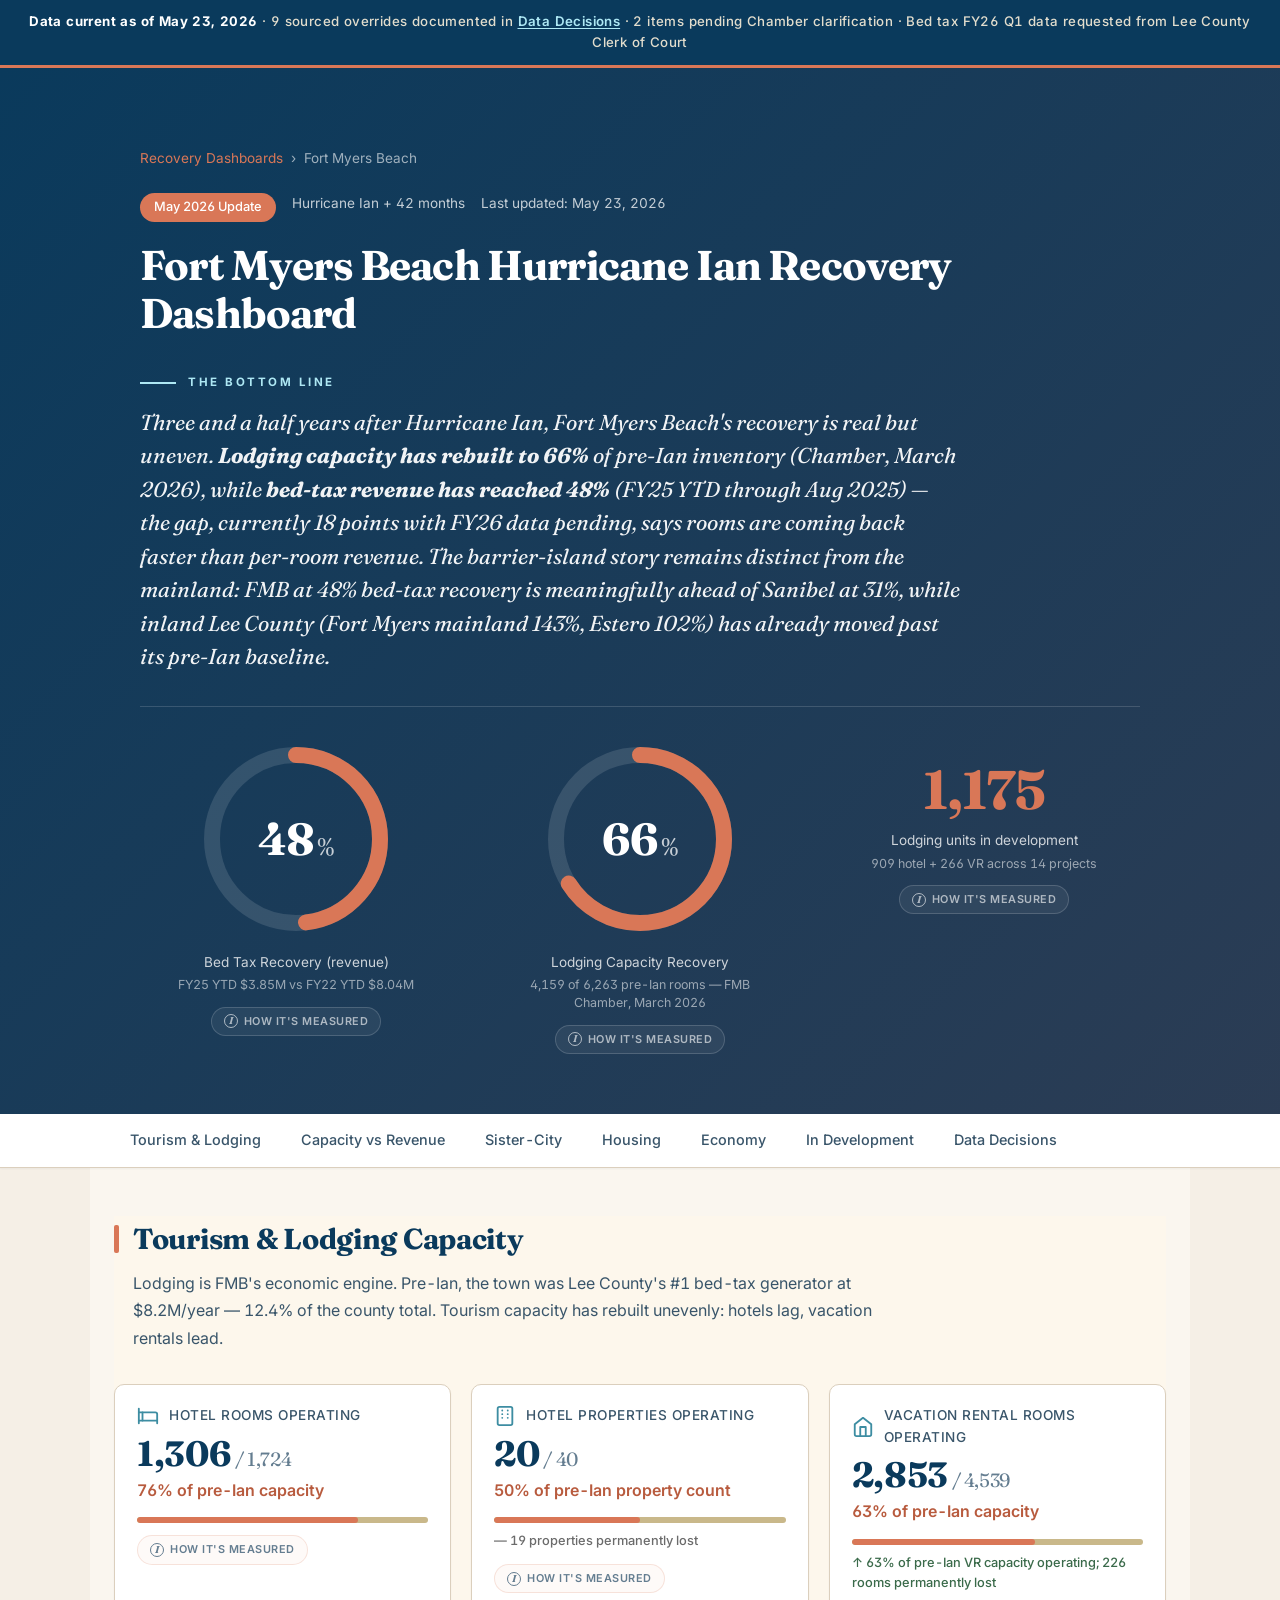
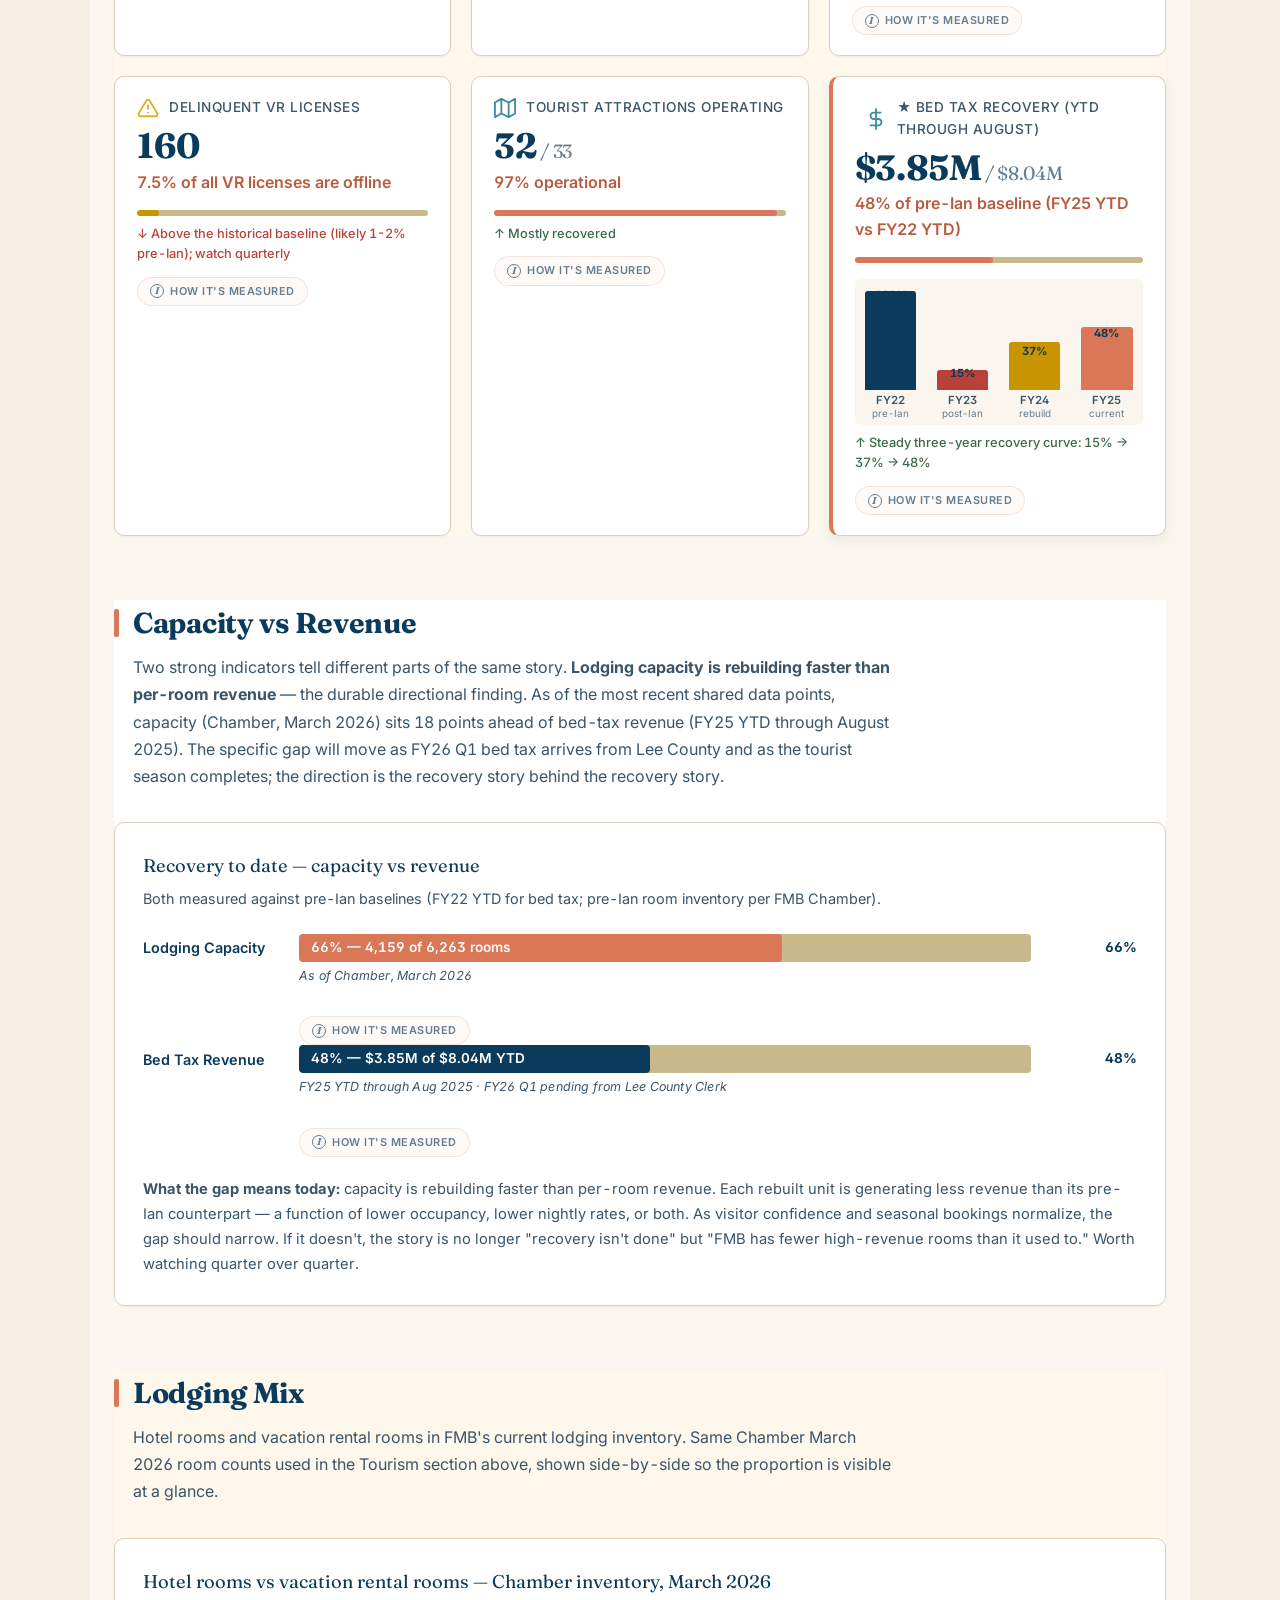
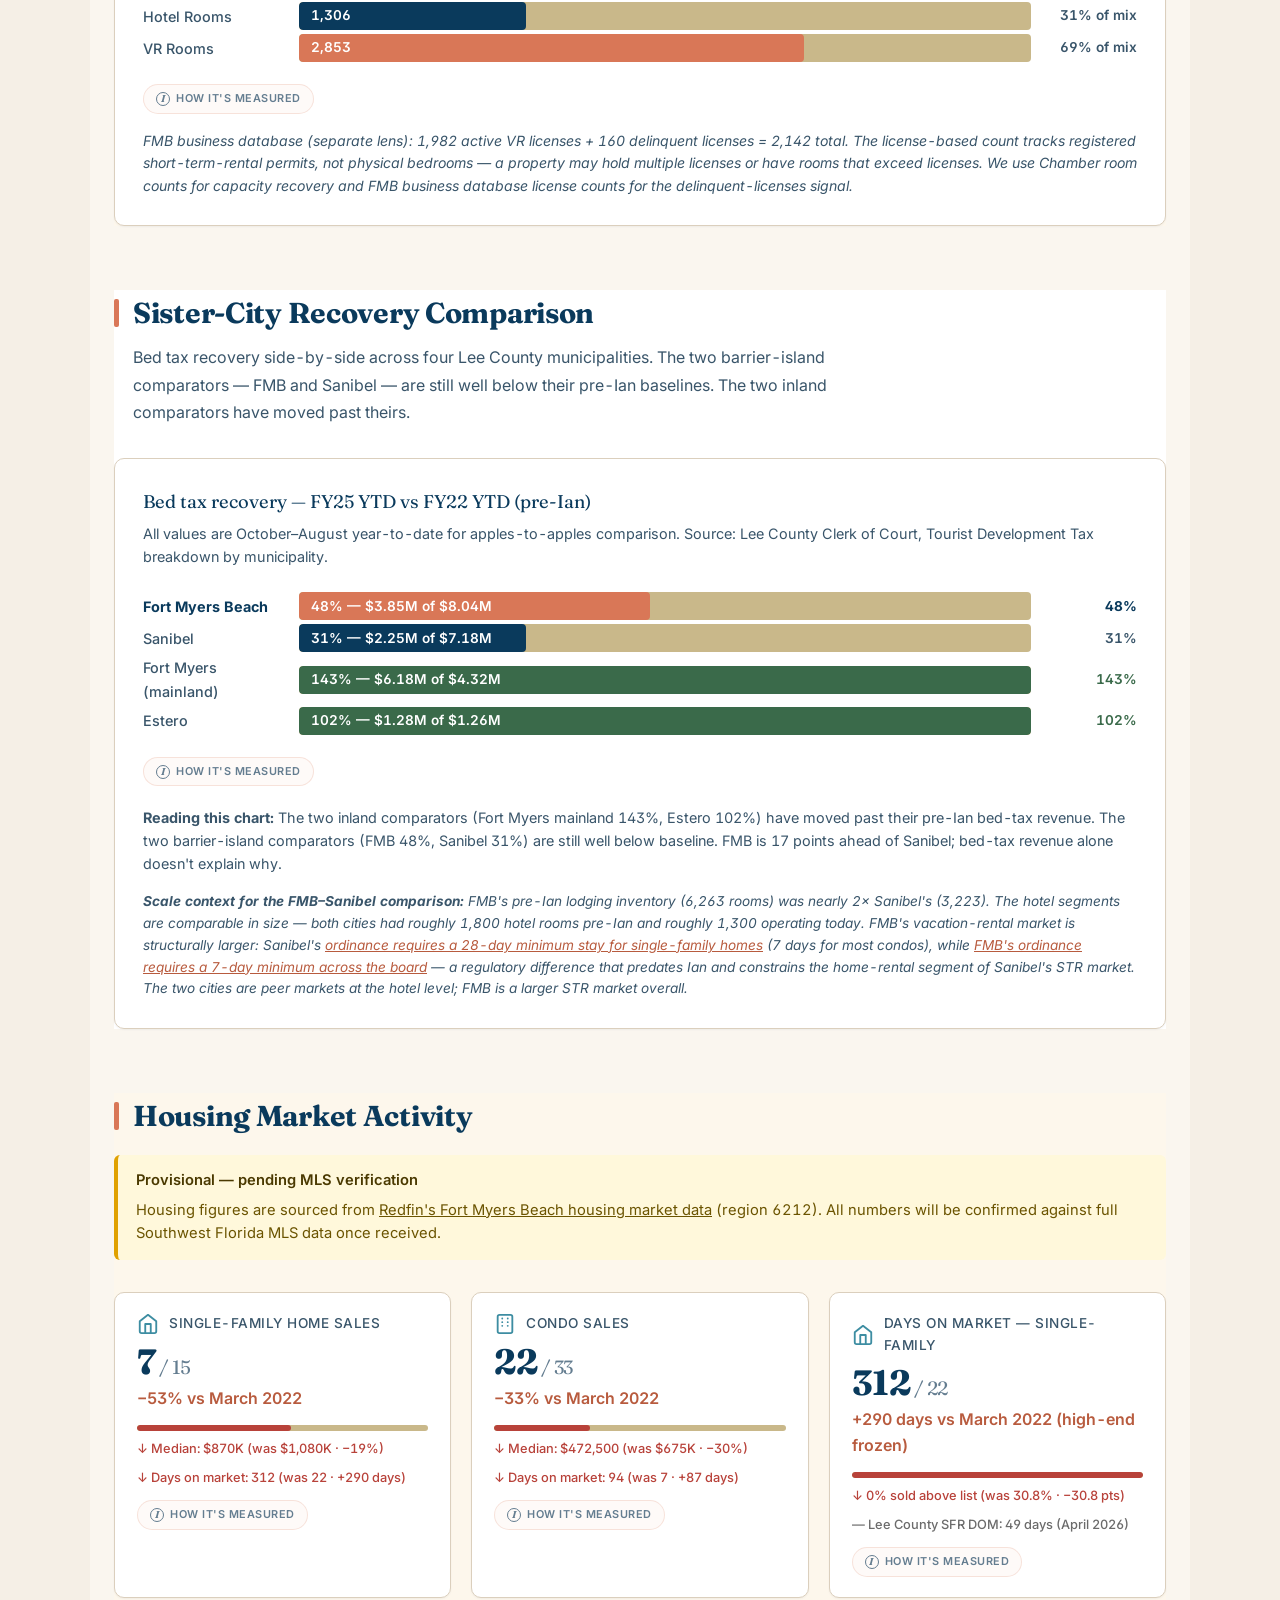
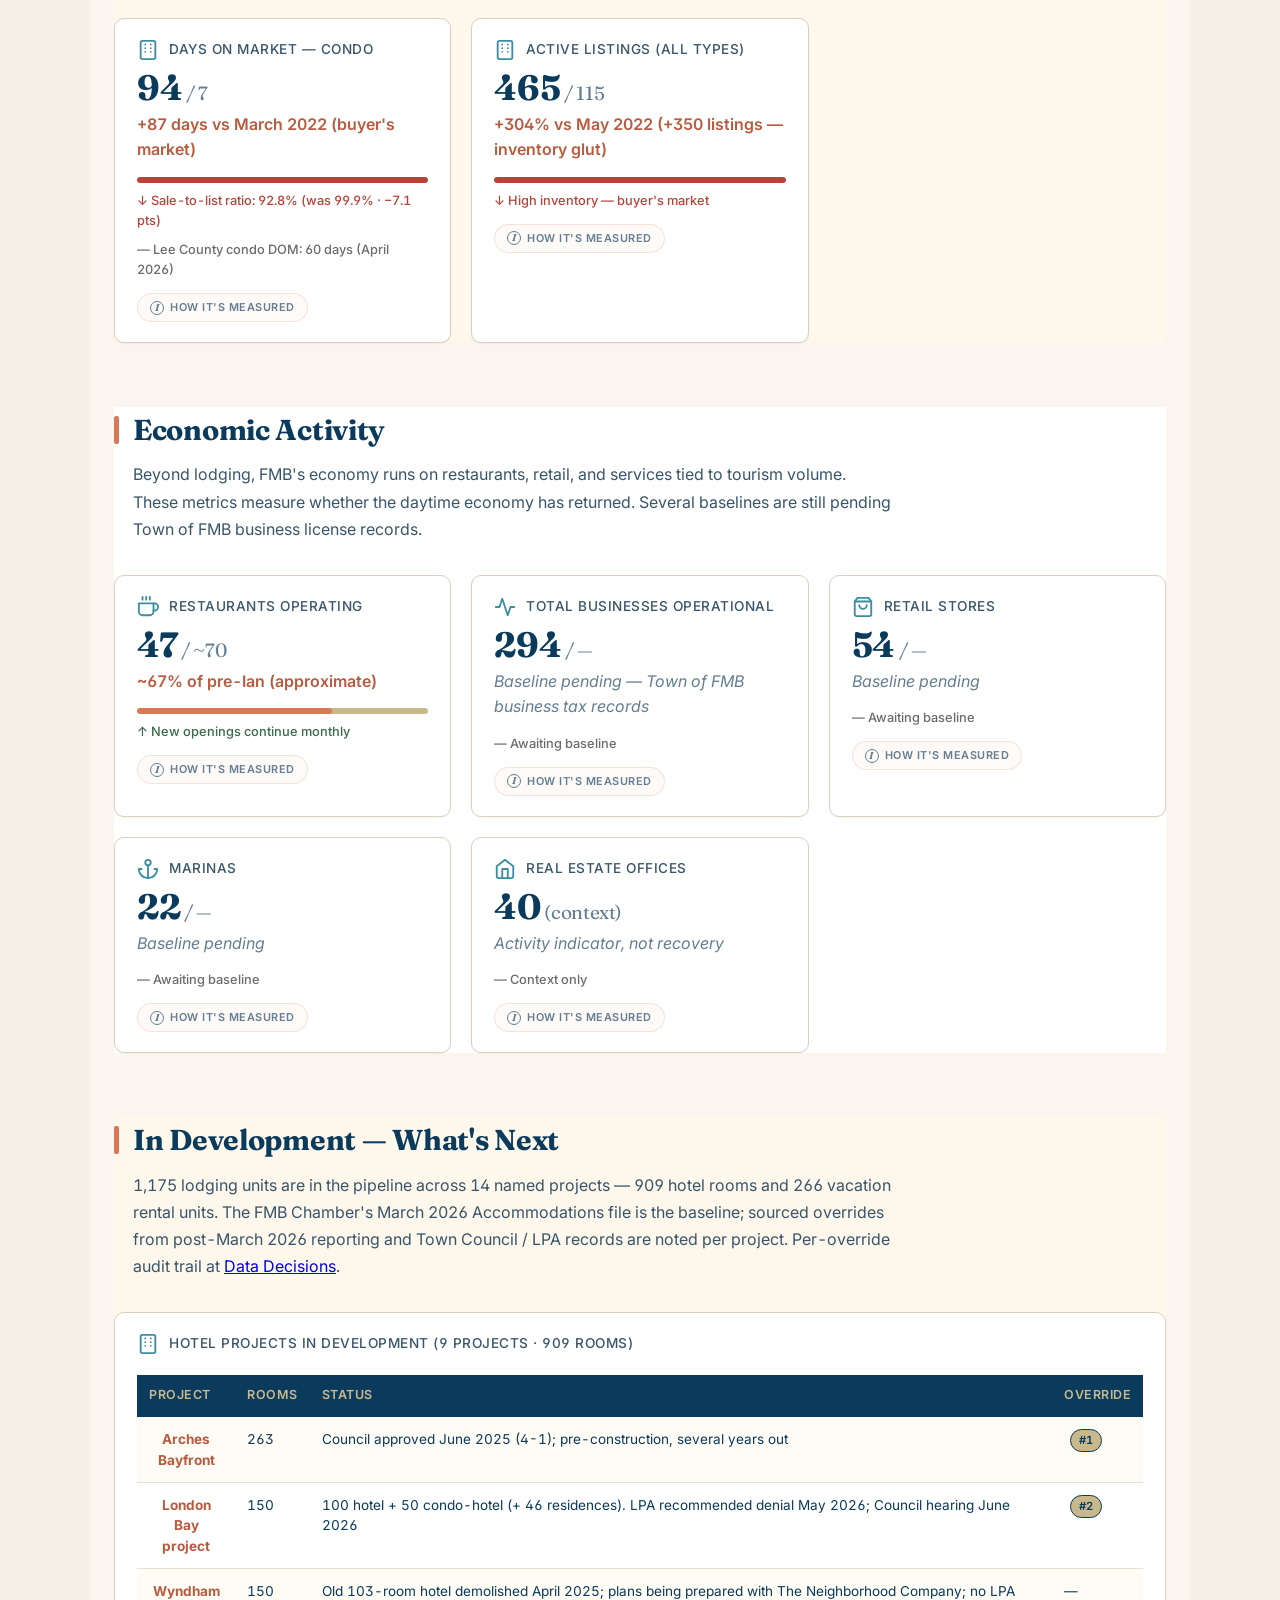
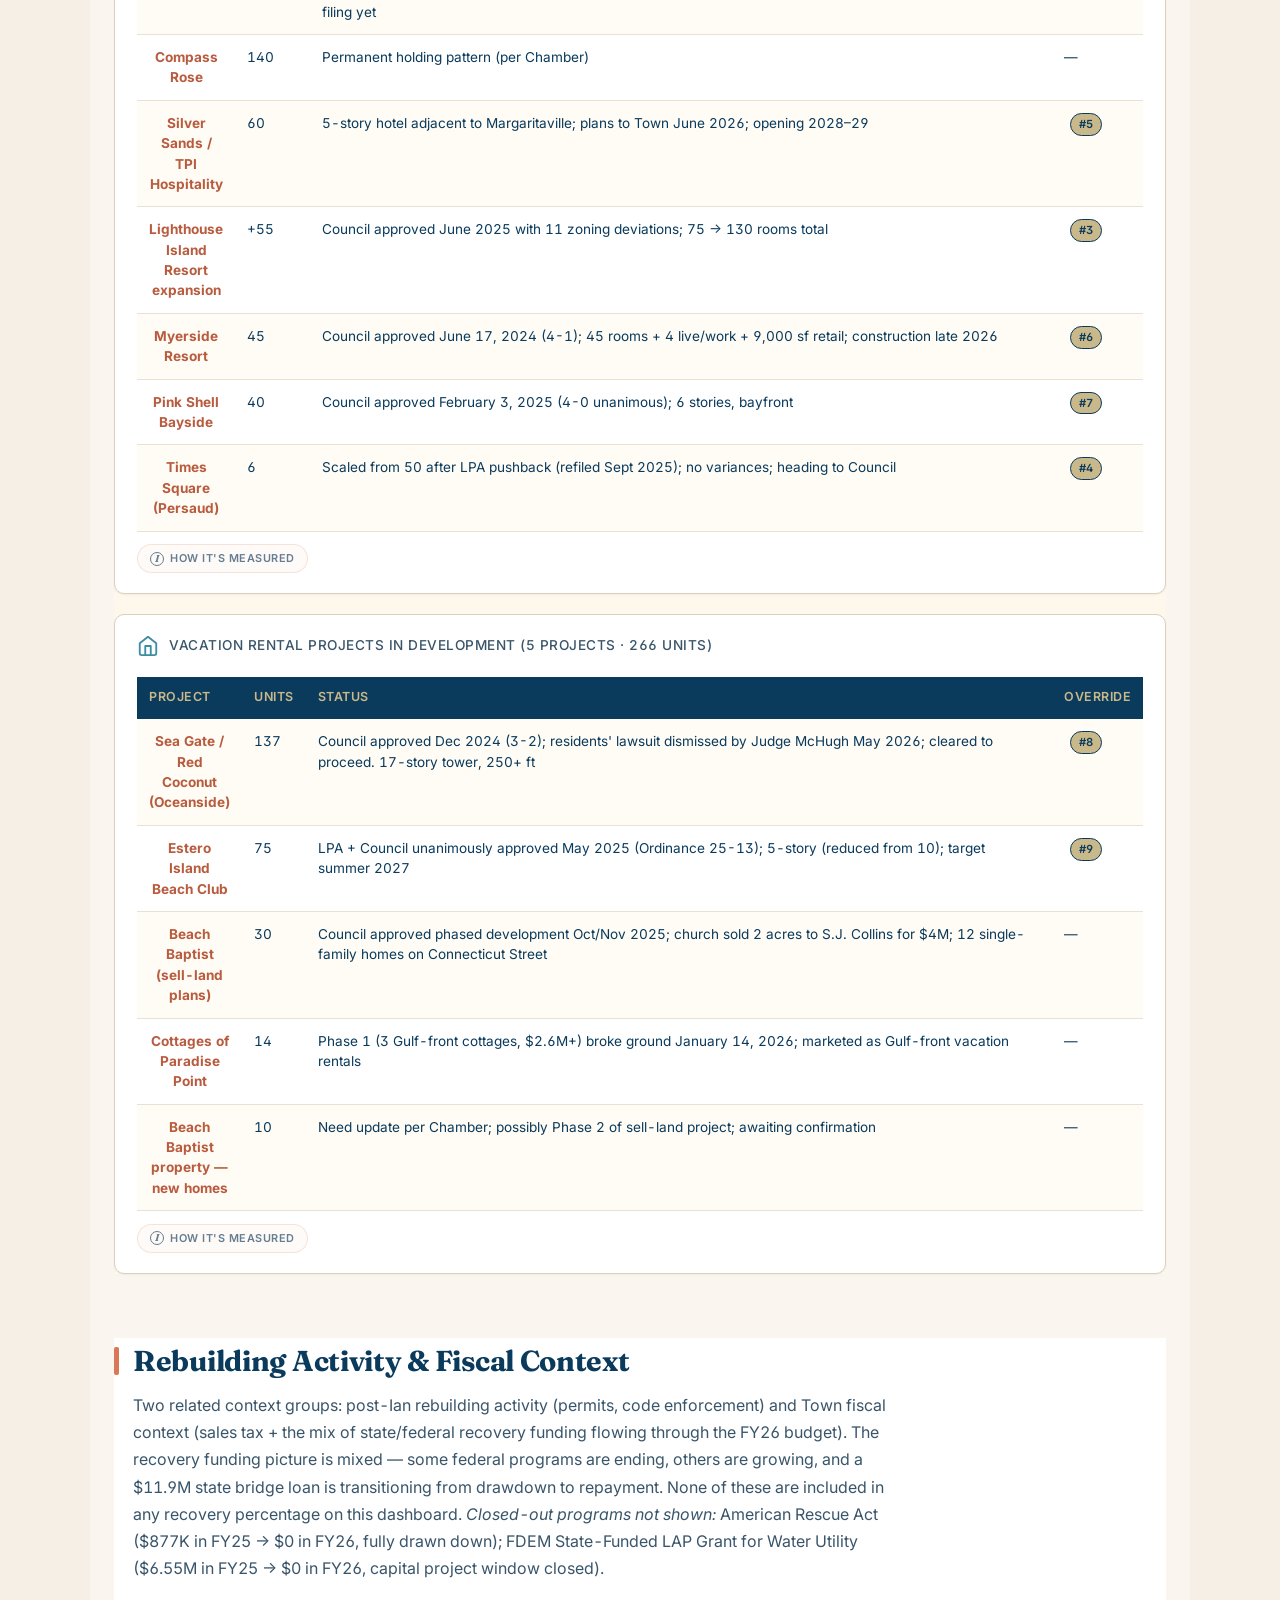
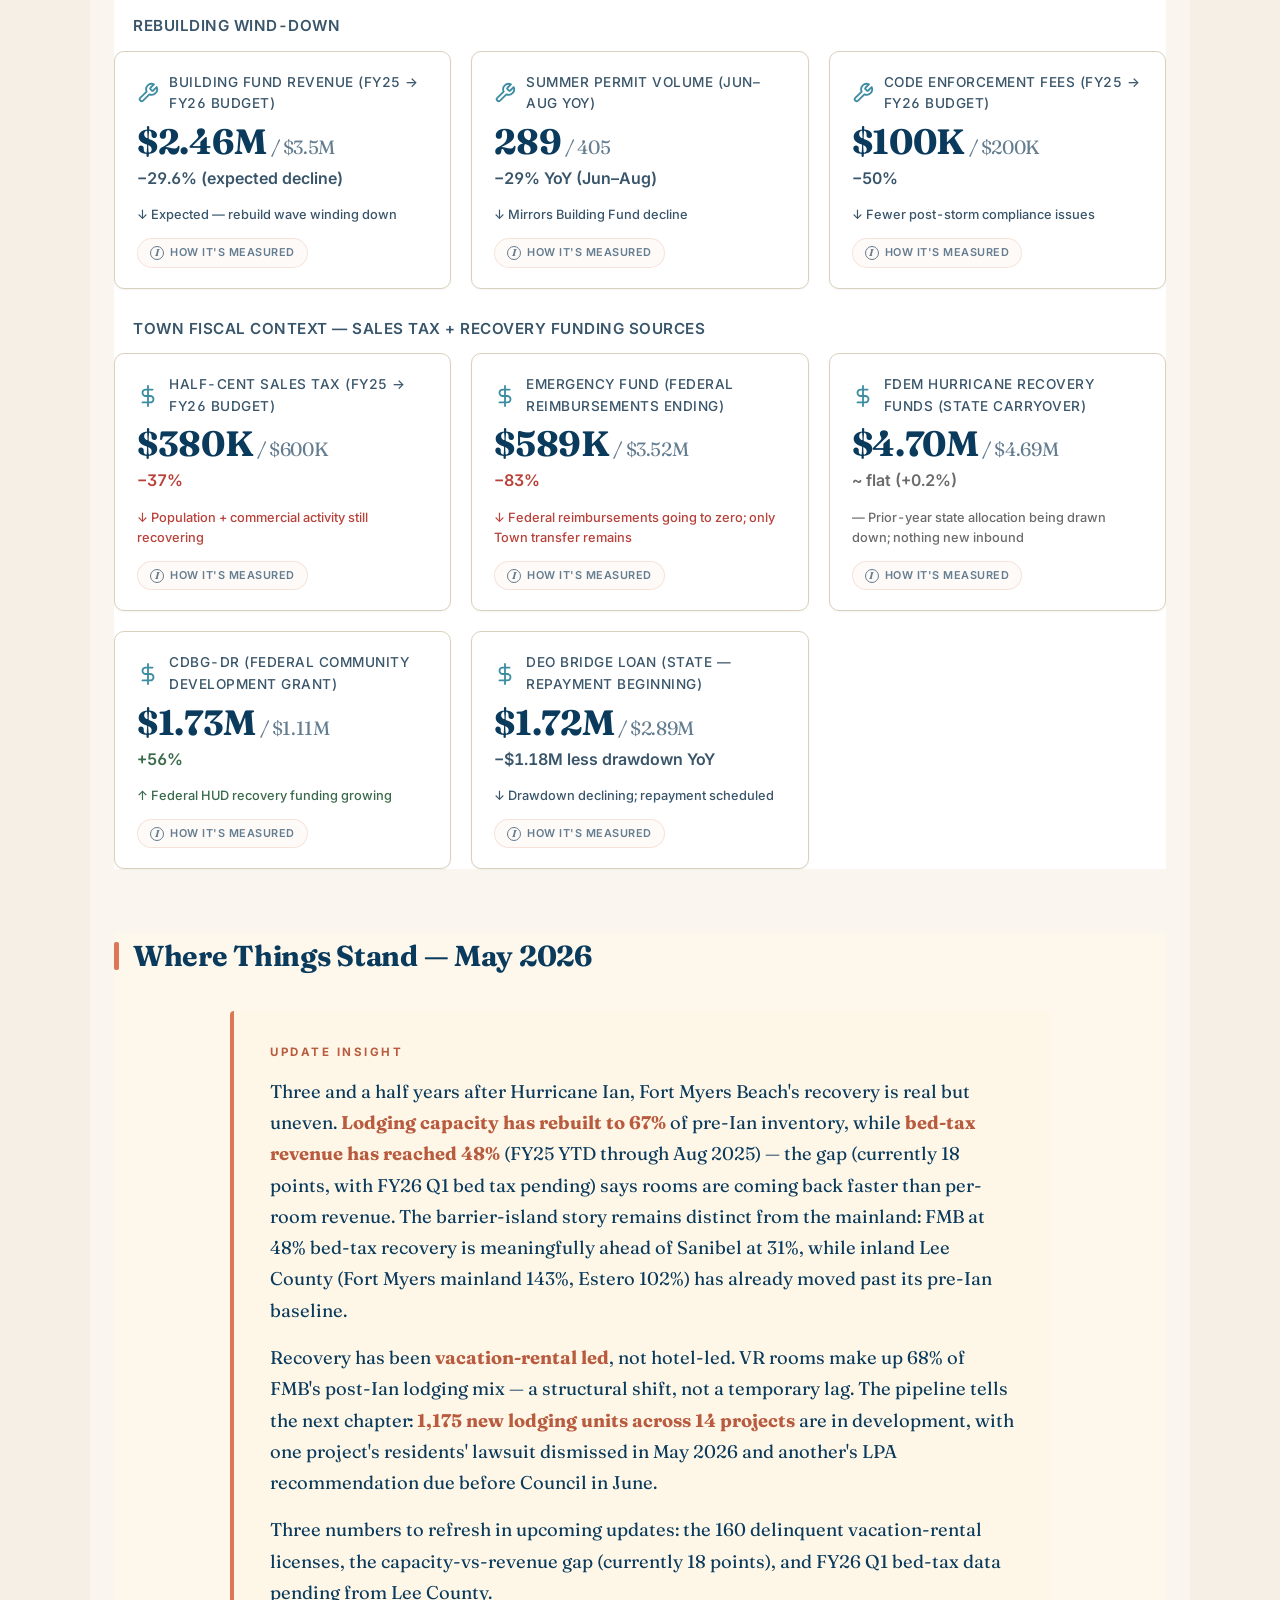
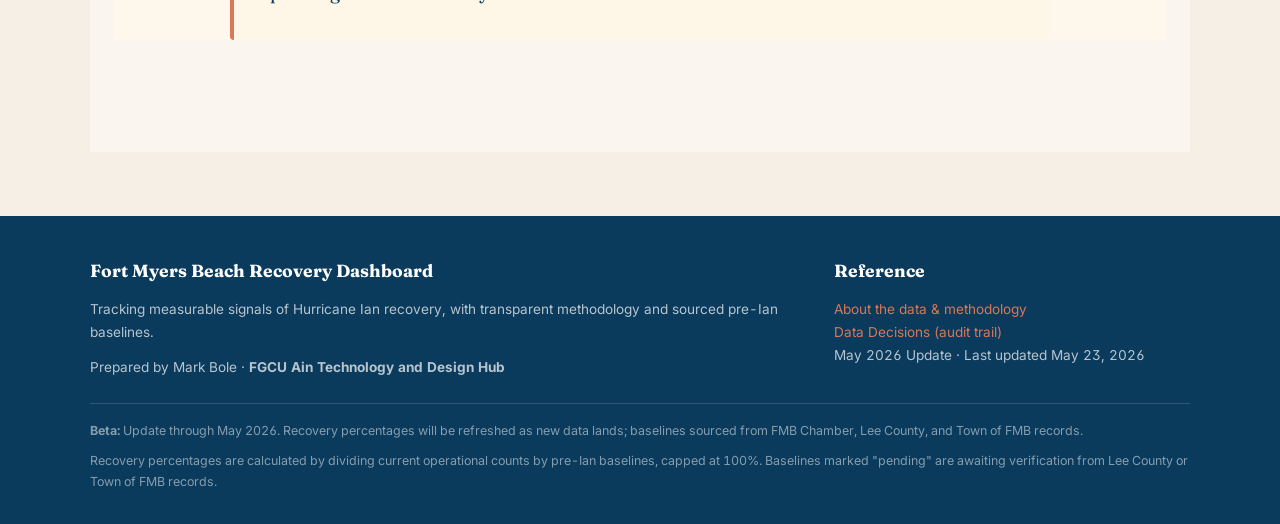
==== commit 6dcb1b65: "Rebuilding section: rewrite recovery funding cards + add CDBG-DR & DEO Bridge Loan Per Mark's accura" ====
--- a/dashboard.html
+++ b/dashboard.html
@@ -848,12 +848,14 @@
     <div class="section-header">
       <h2>Rebuilding Activity &amp; Fiscal Context</h2>
       <p class="section-lead">
-        Two related context signals shown here as the post-Ian wind-down picture. Permit and
-        code-enforcement activity are declining — the expected pattern as the rebuilding surge
-        winds down. Sales tax and disaster reimbursements are also declining — the parallel
-        fiscal-pressure side: the recovery funding that supported the rebuild is tapering.
-        Neither set is included in any recovery percentage on this dashboard — rebuilding
-        activity is not the same as return to normalcy.
+        Two related context groups: post-Ian rebuilding activity (permits, code enforcement)
+        and Town fiscal context (sales tax + the mix of state/federal recovery funding flowing
+        through the FY26 budget). The recovery funding picture is mixed — some federal programs
+        are ending, others are growing, and a $11.9M state bridge loan is transitioning from
+        drawdown to repayment. None of these are included in any recovery percentage on this
+        dashboard. <em>Closed-out programs not shown:</em> American Rescue Act ($877K in FY25 →
+        $0 in FY26, fully drawn down); FDEM State-Funded LAP Grant for Water Utility ($6.55M
+        in FY25 → $0 in FY26, capital project window closed).
       </p>
     </div>
 
@@ -923,7 +925,7 @@
     </div>
 
     <h3 class="section-subheading">
-      Fiscal pressure context — recovery funding tapering
+      Town fiscal context — sales tax + recovery funding sources
     </h3>
     <div class="metric-grid">
 
@@ -947,41 +949,85 @@
       </div>
 
       <div class="metric-card">
-        <div class="metric-label"><span class="metric-icon dollar"></span>Emergency Fund — Disaster Reimbursements</div>
+        <div class="metric-label"><span class="metric-icon dollar"></span>Emergency Fund (federal reimbursements ending)</div>
         <div class="metric-value">$589K<span class="baseline"> / $3.52M</span></div>
         <div class="metric-recovery bad">−83%</div>
         <div class="metric-note">
-          Federal disaster reimbursements projected down 83% in FY26 — the recovery funding tap is
-          closing as Ian's eligible reimbursement window expires. Town will fund ongoing recovery
-          from operating revenue rather than disaster grants going forward.
-        </div>
-        <div class="metric-trend down">↓ Federal recovery funding winding down</div>
-        <div class="metric-source">
-          Source: Town of Fort Myers Beach FY26 Adopted Budget, All Fund Revenues.
-        </div>
-        <details class="kpi-method-toggle">
-          <summary><span class="i-icon" aria-hidden="true">i</span> How it's measured</summary>
-          <p class="kpi-method-body">Federal disaster-reimbursement revenue. Baseline = FY25 actual; current = FY26 adopted budget projection. Source: Town of FMB FY26 Adopted Budget, All Fund Revenues. The FY26 figure is a Town projection.</p>
-        </details>
-      </div>
-
-      <div class="metric-card">
-        <div class="metric-label"><span class="metric-icon dollar"></span>FDEM Hurricane Recovery Funds</div>
+          Town's internal Emergency accounting fund. FY25 composition was mostly federal reimbursements
+          (FEMA $948,602; FDEM $62,692; insurance $74,700) plus prior-year carryover ($1,989,062),
+          ARPA transfer ($28,842), and General Fund transfer ($435,000). FY26 composition is just
+          the $500,000 General Fund transfer — federal reimbursements have ended and carryover is
+          spent down.
+        </div>
+        <div class="metric-trend down">↓ Federal reimbursements going to zero; only Town transfer remains</div>
+        <div class="metric-source">
+          Source: Town of Fort Myers Beach FY26 Adopted Budget, line item 13 (Emergency).
+        </div>
+        <details class="kpi-method-toggle">
+          <summary><span class="i-icon" aria-hidden="true">i</span> How it's measured</summary>
+          <p class="kpi-method-body">Town's internal Emergency accounting fund. FY25 composition ($3.52M): FEMA $948,602 + FDEM $62,692 + insurance $74,700 + prior-year carryover $1,989,062 + ARPA transfer $28,842 + General Fund transfer $435,000. FY26 composition ($589K): only $500,000 General Fund transfer; federal reimbursements ended, carryover spent down. Source: FY26 Adopted Budget, line 13.</p>
+        </details>
+      </div>
+
+      <div class="metric-card">
+        <div class="metric-label"><span class="metric-icon dollar"></span>FDEM Hurricane Recovery Funds (state carryover)</div>
         <div class="metric-value">$4.70M<span class="baseline"> / $4.69M</span></div>
         <div class="metric-recovery" style="color: var(--neutral);">~ flat (+0.2%)</div>
         <div class="metric-note">
-          State recovery funds essentially flat at $4.7M — still flowing, but no longer growing.
-          The next budget cycle will likely see this number drop substantially as project-specific
-          allocations close out. Worth watching as a leading indicator of state-level support
-          ending.
-        </div>
-        <div class="metric-trend neutral">— Plateau ahead of likely decline next cycle</div>
-        <div class="metric-source">
-          Source: Town of Fort Myers Beach FY26 Adopted Budget, All Fund Revenues.
-        </div>
-        <details class="kpi-method-toggle">
-          <summary><span class="i-icon" aria-hidden="true">i</span> How it's measured</summary>
-          <p class="kpi-method-body">State-level Florida Division of Emergency Management hurricane recovery funds. Baseline = FY25 actual; current = FY26 adopted budget projection. Source: Town of FMB FY26 Adopted Budget. The FY26 figure is a Town projection.</p>
+          All prior-year state allocation, sitting as Town carryover and being drawn down on
+          project-specific work. No new state hurricane money inbound. The flat year-over-year
+          figure reflects the unchanged carryover balance, not new state funding.
+        </div>
+        <div class="metric-trend neutral">— Prior-year state allocation being drawn down; nothing new inbound</div>
+        <div class="metric-source">
+          Source: Town of Fort Myers Beach FY26 Adopted Budget, line item 36 (FDEM Hurricane Recovery Funds).
+        </div>
+        <details class="kpi-method-toggle">
+          <summary><span class="i-icon" aria-hidden="true">i</span> How it's measured</summary>
+          <p class="kpi-method-body">State funds allocated in prior years by the Florida Division of Emergency Management, sitting as Town carryover and being drawn down on project work. No new state hurricane money inbound. Source: Town of FMB FY26 Adopted Budget, line 36.</p>
+        </details>
+      </div>
+
+      <div class="metric-card">
+        <div class="metric-label"><span class="metric-icon dollar"></span>CDBG-DR (federal community development grant)</div>
+        <div class="metric-value">$1.73M<span class="baseline"> / $1.11M</span></div>
+        <div class="metric-recovery good">+56%</div>
+        <div class="metric-note">
+          HUD Community Development Block Grant — Disaster Recovery. FY26 budget projects $1,730,000
+          vs FY25 actual $1,113,300 — an increase of $616,700. One of the few federal recovery
+          funding sources growing in FY26 rather than ending.
+        </div>
+        <div class="metric-trend up">↑ Federal HUD recovery funding growing</div>
+        <div class="metric-source">
+          Source: Town of Fort Myers Beach FY26 Adopted Budget, line item 65 (CDBG-DR).
+        </div>
+        <details class="kpi-method-toggle">
+          <summary><span class="i-icon" aria-hidden="true">i</span> How it's measured</summary>
+          <p class="kpi-method-body">HUD Community Development Block Grant — Disaster Recovery. FY26 budget projects $1,730,000 vs FY25 actual $1,113,300 (+$616,700). One of the few federal recovery funding sources increasing in FY26. Source: Town of FMB FY26 Adopted Budget, line 65.</p>
+        </details>
+      </div>
+
+      <div class="metric-card">
+        <div class="metric-label"><span class="metric-icon dollar"></span>DEO Bridge Loan (state — repayment beginning)</div>
+        <div class="metric-value">$1.72M<span class="baseline"> / $2.89M</span></div>
+        <div class="metric-recovery context">−$1.18M less drawdown YoY</div>
+        <div class="metric-note">
+          $11.9M state interest-free loan via FloridaCommerce (formerly DEO) under Fla. Stat.
+          288.066. FMB received April 2023 — the first local government awarded under the program.
+          Town used as prior-year carryover to fund operations while tax revenues recover. Town
+          officials lobbied the Florida legislature for loan forgiveness; the 2025 session declined,
+          and Mayor Allers stated publicly that the Town must plan for repayment. The FY26 Adopted
+          Budget includes repayment funds. 10% interest becomes due in 2033 if unpaid.
+        </div>
+        <div class="metric-trend context">↓ Drawdown declining; repayment scheduled</div>
+        <div class="metric-source">
+          Source: Town of Fort Myers Beach FY26 Adopted Budget, line item 35 (Bridge Loan);
+          <a href="https://www.flsenate.gov/laws/statutes/2023/288.066" target="_blank">Fla. Stat. 288.066</a>;
+          <a href="https://www.fortmyersbeachtalk.com/news/community-news/2025/09/town-of-fort-myers-beach-council-approves-budget-with-4-millage-hike/" target="_blank">Beach Observer reporting (2025)</a>.
+        </div>
+        <details class="kpi-method-toggle">
+          <summary><span class="i-icon" aria-hidden="true">i</span> How it's measured</summary>
+          <p class="kpi-method-body">$11.9M state interest-free loan via FloridaCommerce (formerly DEO) under Fla. Stat. 288.066. FMB received April 2023, first local government awarded. Used as prior-year carryover; FY26 draws down $1.72M. Town lobbied for forgiveness; 2025 legislative session declined and Mayor Allers said the Town must plan for repayment. FY26 budget includes repayment funds. 10% interest due 2033 if unpaid. Source: FY26 Budget line 35; Fla. Stat. 288.066; Beach Observer (2025).</p>
         </details>
       </div>
 
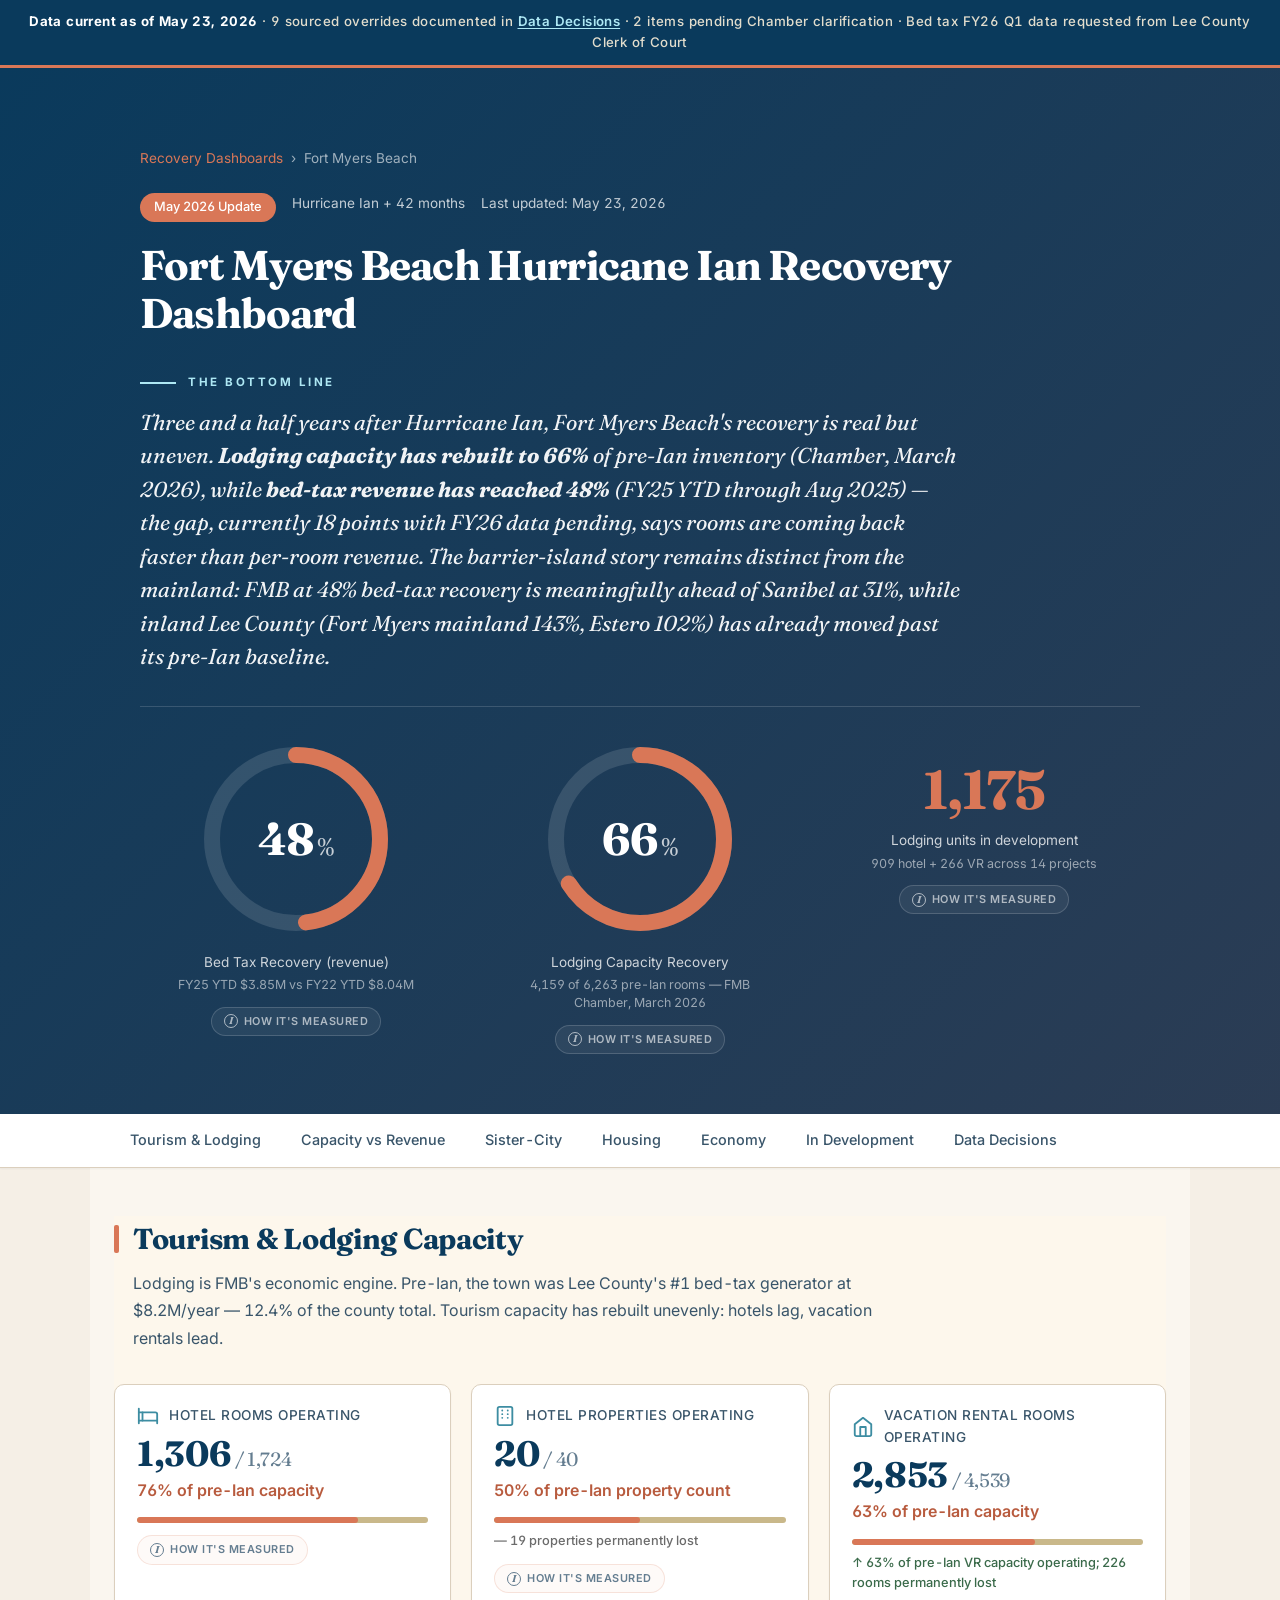
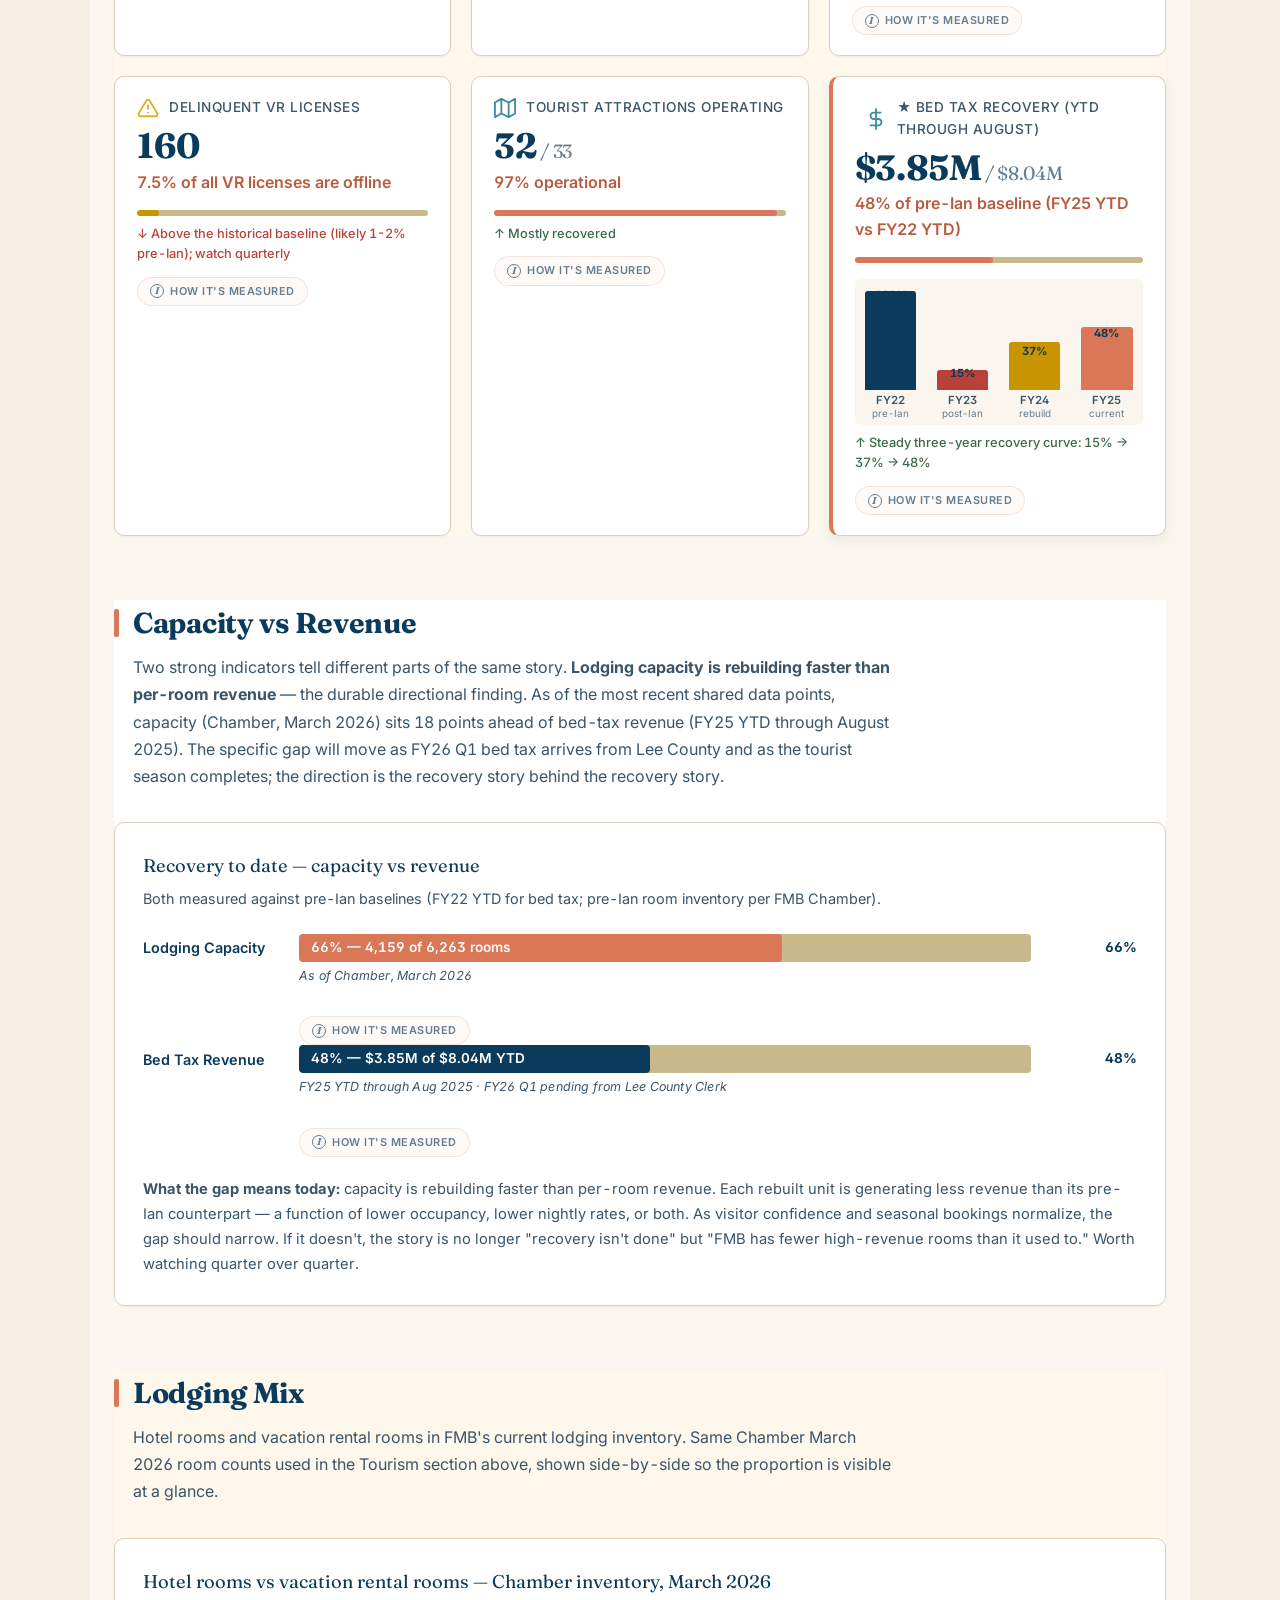
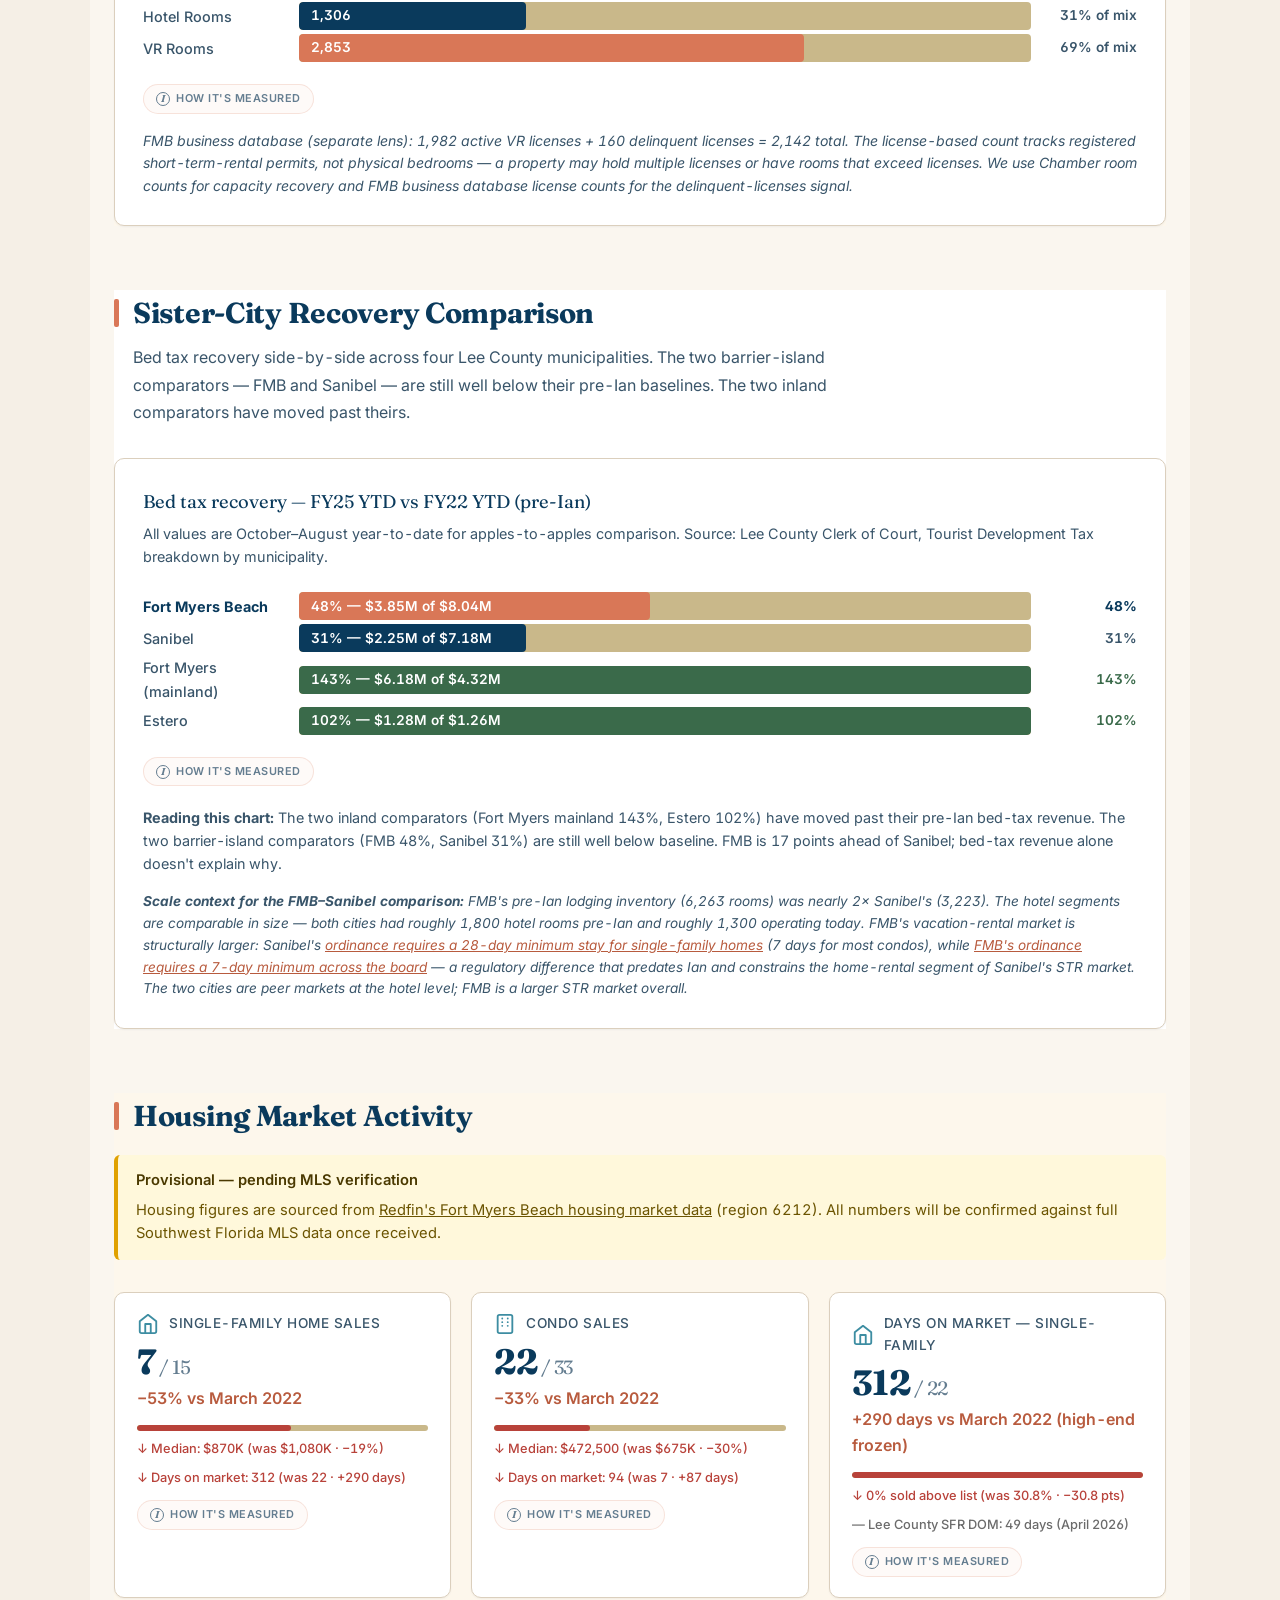
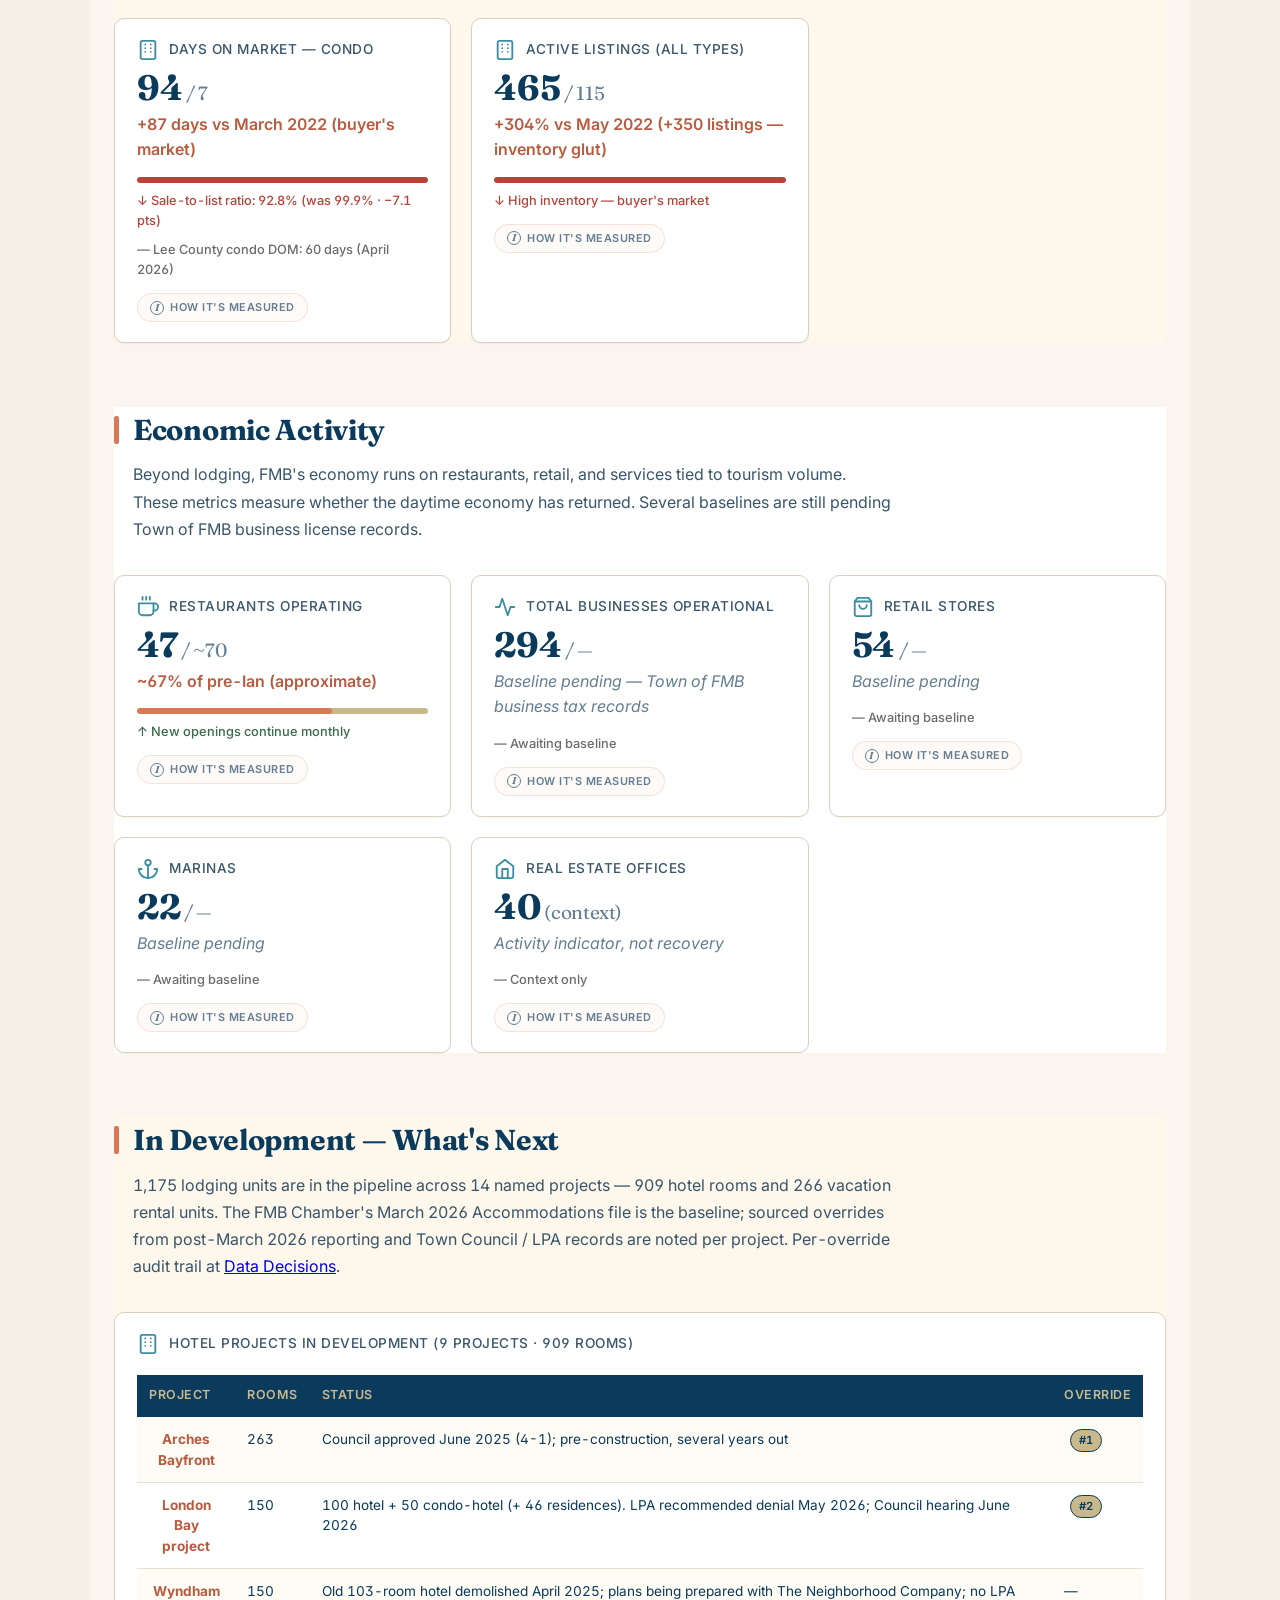
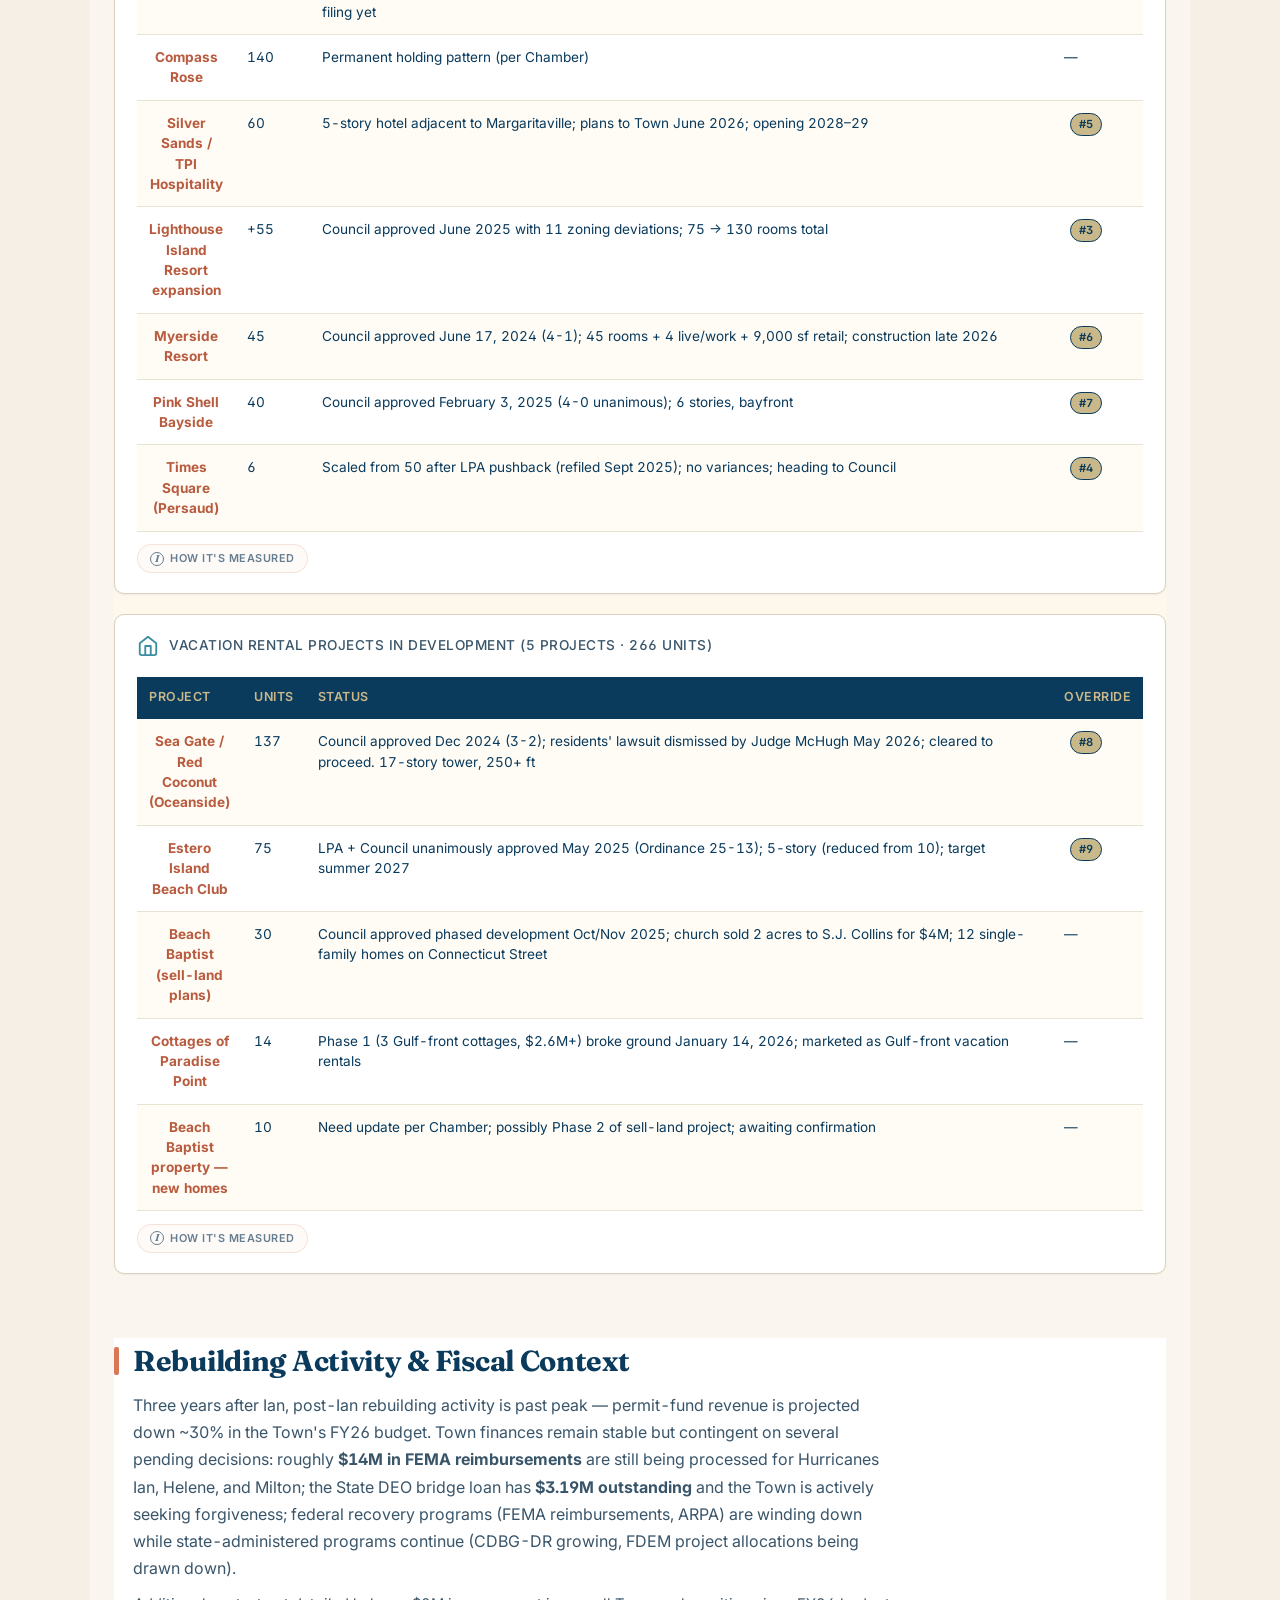
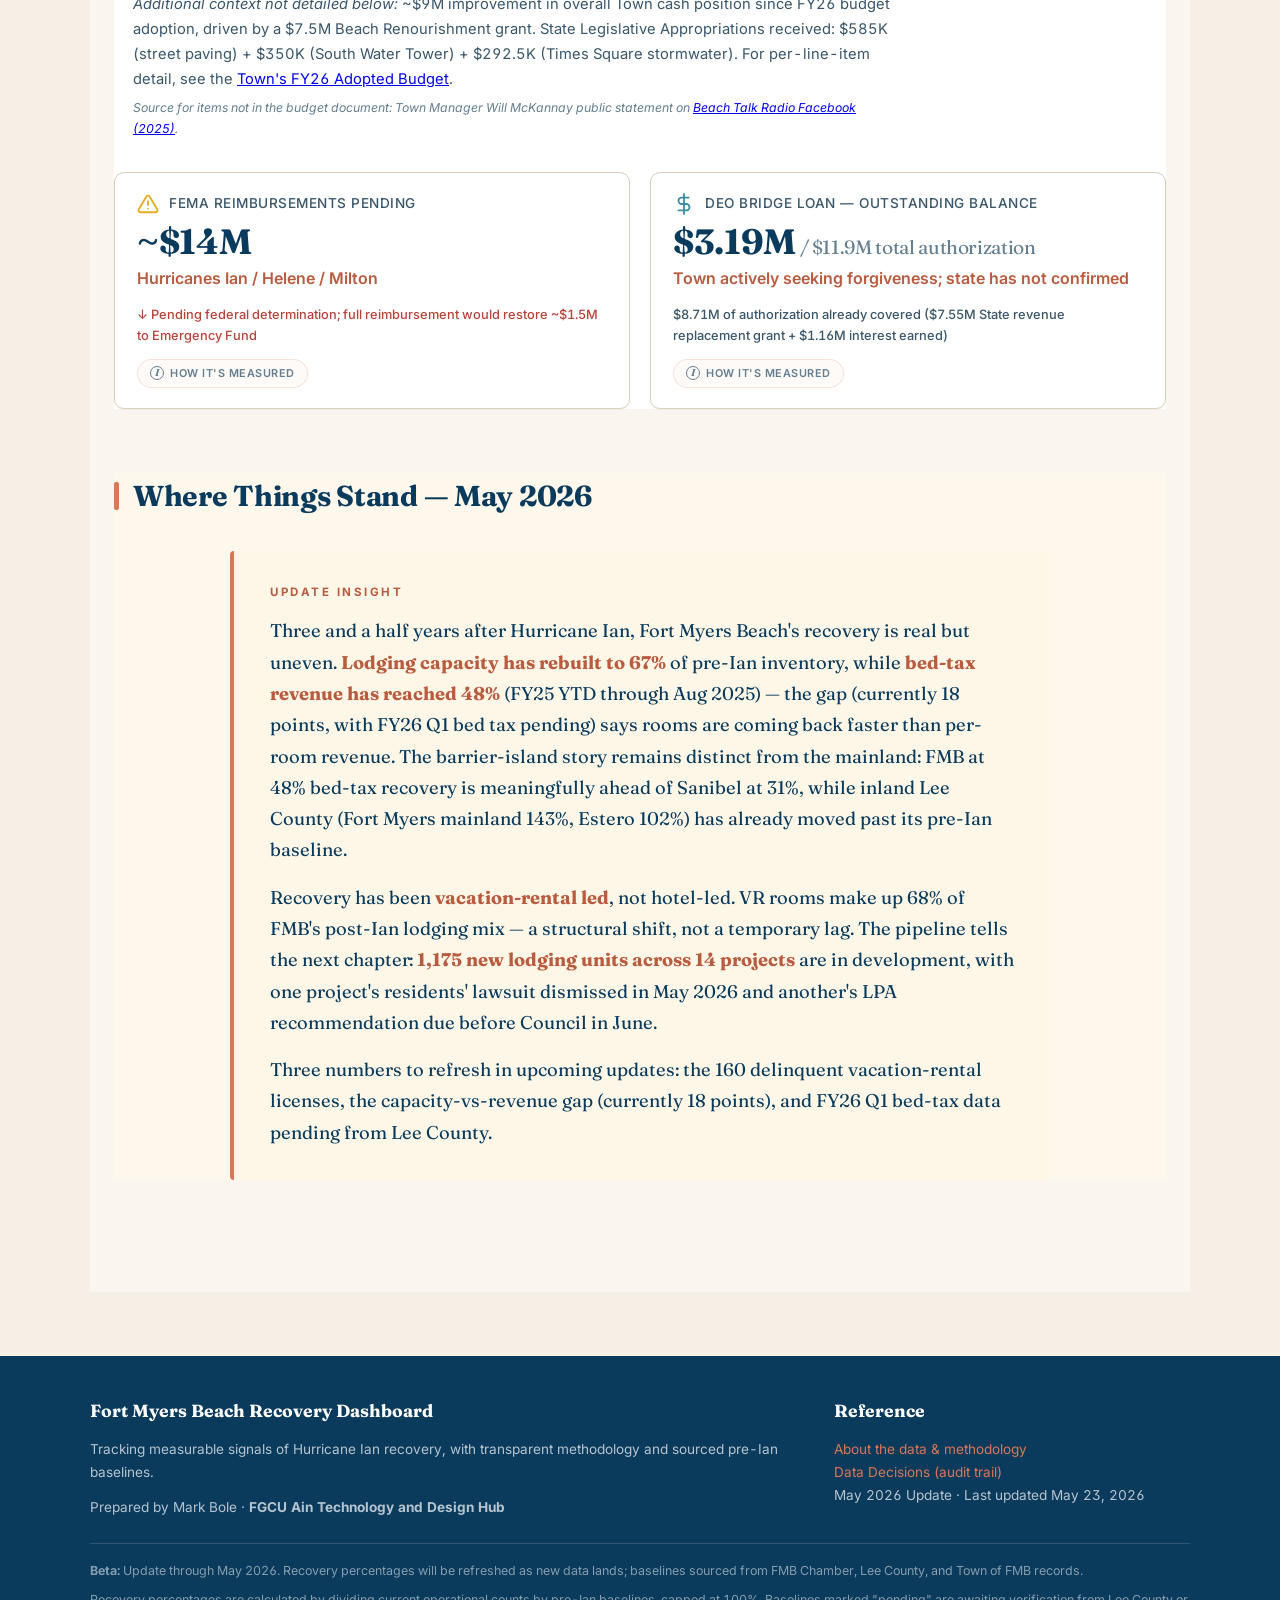
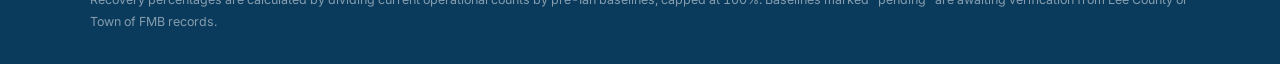
==== commit c839a547: "Rebuilding section: radical simplification to 2 headline cards (Option A) The previous 8-card sectio" ====
--- a/dashboard.html
+++ b/dashboard.html
@@ -848,186 +848,49 @@
     <div class="section-header">
       <h2>Rebuilding Activity &amp; Fiscal Context</h2>
       <p class="section-lead">
-        Two related context groups: post-Ian rebuilding activity (permits, code enforcement)
-        and Town fiscal context (sales tax + the mix of state/federal recovery funding flowing
-        through the FY26 budget). The recovery funding picture is mixed — some federal programs
-        are ending, others are growing, and a $11.9M state bridge loan is transitioning from
-        drawdown to repayment. None of these are included in any recovery percentage on this
-        dashboard. <em>Closed-out programs not shown:</em> American Rescue Act ($877K in FY25 →
-        $0 in FY26, fully drawn down); FDEM State-Funded LAP Grant for Water Utility ($6.55M
-        in FY25 → $0 in FY26, capital project window closed).
-      </p>
-    </div>
-
-    <h3 class="section-subheading">
-      Rebuilding wind-down
-    </h3>
+        Three years after Ian, post-Ian rebuilding activity is past peak — permit-fund revenue
+        is projected down ~30% in the Town's FY26 budget. Town finances remain stable but
+        contingent on several pending decisions: roughly <strong>$14M in FEMA reimbursements</strong>
+        are still being processed for Hurricanes Ian, Helene, and Milton; the State DEO bridge loan
+        has <strong>$3.19M outstanding</strong> and the Town is actively seeking forgiveness;
+        federal recovery programs (FEMA reimbursements, ARPA) are winding down while
+        state-administered programs continue (CDBG-DR growing, FDEM project allocations being
+        drawn down).
+      </p>
+      <p class="section-lead" style="font-size: 0.92rem; margin-top: 10px;">
+        <em>Additional context not detailed below:</em> ~$9M improvement in overall Town cash
+        position since FY26 budget adoption, driven by a $7.5M Beach Renourishment grant. State
+        Legislative Appropriations received: $585K (street paving) + $350K (South Water Tower)
+        + $292.5K (Times Square stormwater). For per-line-item detail, see the
+        <a href="https://fortmyersbeachfl.gov/DocumentCenter/View/24744/FY26-ADOPTED-BUDGET?bidId=" target="_blank">Town's FY26 Adopted Budget</a>.
+        <small style="display: block; margin-top: 6px; font-style: italic; color: var(--text-tertiary);">
+          Source for items not in the budget document: Town Manager Will McKannay public statement on
+          <a href="https://www.facebook.com/beachtalkradio/posts/1574336948025588/" target="_blank">Beach Talk Radio Facebook (2025)</a>.
+        </small>
+      </p>
+    </div>
+
     <div class="metric-grid">
 
       <div class="metric-card">
-        <div class="metric-label"><span class="metric-icon hammer"></span>Building Fund Revenue (FY25 → FY26 Budget)</div>
-        <div class="metric-value">$2.46M<span class="baseline"> / $3.5M</span></div>
-        <div class="metric-recovery context">−29.6% (expected decline)</div>
-        <div class="metric-note">
-          Permit-fund revenue projected down 29.6% in FY26 — the cleanest single signal that the
-          post-Ian rebuilding surge is past peak. Declining permit revenue is what return-to-normal
-          looks like for a coastal town three-plus years past landfall.
-        </div>
-        <div class="metric-trend down context">↓ Expected — rebuild wave winding down</div>
-        <div class="metric-source">
-          Source: Town of Fort Myers Beach FY26 Adopted Budget, All Fund Revenues.
-        </div>
-        <details class="kpi-method-toggle">
-          <summary><span class="i-icon" aria-hidden="true">i</span> How it's measured</summary>
-          <p class="kpi-method-body">Permit-fund revenue. Baseline = FY25 actual; current = FY26 adopted budget projection. Source: Town of Fort Myers Beach FY26 Adopted Budget, All Fund Revenues. The FY26 figure is a Town projection, not actual.</p>
-        </details>
-      </div>
-
-      <div class="metric-card">
-        <div class="metric-label"><span class="metric-icon hammer"></span>Summer Permit Volume (Jun–Aug YoY)</div>
-        <div class="metric-value">289<span class="baseline"> / 405</span></div>
-        <div class="metric-recovery context">−29% YoY (Jun–Aug)</div>
-        <div class="metric-note">
-          Monthly summer permit counts dropped from 109/151/145 (Jun-Aug 2024) to 89/99/101
-          (Jun-Aug 2025). The 29% YoY decline in physical permit volume mirrors the Building Fund
-          revenue drop from an entirely different source — two independent signals pointing the
-          same direction.
-        </div>
-        <div class="metric-trend down context">↓ Mirrors Building Fund decline</div>
-        <div class="metric-source">
-          Source: FMB Chamber of Commerce, Permits sheet (Accommodations file, March 2026).
-        </div>
-        <details class="kpi-method-toggle">
-          <summary><span class="i-icon" aria-hidden="true">i</span> How it's measured</summary>
-          <p class="kpi-method-body">Physical permits issued June–August. Compares 2024 actuals (109 + 151 + 145 = 405) to 2025 actuals (89 + 99 + 101 = 289). Source: FMB Chamber of Commerce, Permits sheet.</p>
-        </details>
-      </div>
-
-      <div class="metric-card">
-        <div class="metric-label"><span class="metric-icon hammer"></span>Code Enforcement Fees (FY25 → FY26 Budget)</div>
-        <div class="metric-value">$100K<span class="baseline"> / $200K</span></div>
-        <div class="metric-recovery context">−50%</div>
-        <div class="metric-note">
-          Code enforcement fee revenue projected down 50% — fewer post-Ian compliance issues as
-          properties return to standard operating condition. A third independent indicator that
-          the post-storm churn is winding down.
-        </div>
-        <div class="metric-trend down context">↓ Fewer post-storm compliance issues</div>
-        <div class="metric-source">
-          Source: Town of Fort Myers Beach FY26 Adopted Budget, Revenues Line Item Detail.
-        </div>
-        <details class="kpi-method-toggle">
-          <summary><span class="i-icon" aria-hidden="true">i</span> How it's measured</summary>
-          <p class="kpi-method-body">Code enforcement fee revenue. Baseline = FY25 actual; current = FY26 adopted budget projection. Source: Town of FMB FY26 Adopted Budget, Revenues Line Item Detail. The FY26 figure is a Town projection.</p>
-        </details>
-      </div>
-
-    </div>
-
-    <h3 class="section-subheading">
-      Town fiscal context — sales tax + recovery funding sources
-    </h3>
-    <div class="metric-grid">
-
-      <div class="metric-card">
-        <div class="metric-label"><span class="metric-icon dollar"></span>Half-Cent Sales Tax (FY25 → FY26 Budget)</div>
-        <div class="metric-value">$380K<span class="baseline"> / $600K</span></div>
-        <div class="metric-recovery bad">−37%</div>
-        <div class="metric-note">
-          Half-cent sales tax projected down 37% — population displacement and slower commercial
-          activity flowing through to the general fund. This is the fiscal-pressure side of the
-          recovery story: even as bed tax climbs back, broader town revenues are still squeezed.
-        </div>
-        <div class="metric-trend down">↓ Population + commercial activity still recovering</div>
-        <div class="metric-source">
-          Source: Town of Fort Myers Beach FY26 Adopted Budget.
-        </div>
-        <details class="kpi-method-toggle">
-          <summary><span class="i-icon" aria-hidden="true">i</span> How it's measured</summary>
-          <p class="kpi-method-body">Half-cent sales tax revenue. Baseline = FY25 actual; current = FY26 adopted budget projection. Source: Town of Fort Myers Beach FY26 Adopted Budget. The FY26 figure is a Town projection.</p>
-        </details>
-      </div>
-
-      <div class="metric-card">
-        <div class="metric-label"><span class="metric-icon dollar"></span>Emergency Fund (federal reimbursements ending)</div>
-        <div class="metric-value">$589K<span class="baseline"> / $3.52M</span></div>
-        <div class="metric-recovery bad">−83%</div>
-        <div class="metric-note">
-          Town's internal Emergency accounting fund. FY25 composition was mostly federal reimbursements
-          (FEMA $948,602; FDEM $62,692; insurance $74,700) plus prior-year carryover ($1,989,062),
-          ARPA transfer ($28,842), and General Fund transfer ($435,000). FY26 composition is just
-          the $500,000 General Fund transfer — federal reimbursements have ended and carryover is
-          spent down.
-        </div>
-        <div class="metric-trend down">↓ Federal reimbursements going to zero; only Town transfer remains</div>
-        <div class="metric-source">
-          Source: Town of Fort Myers Beach FY26 Adopted Budget, line item 13 (Emergency).
-        </div>
-        <details class="kpi-method-toggle">
-          <summary><span class="i-icon" aria-hidden="true">i</span> How it's measured</summary>
-          <p class="kpi-method-body">Town's internal Emergency accounting fund. FY25 composition ($3.52M): FEMA $948,602 + FDEM $62,692 + insurance $74,700 + prior-year carryover $1,989,062 + ARPA transfer $28,842 + General Fund transfer $435,000. FY26 composition ($589K): only $500,000 General Fund transfer; federal reimbursements ended, carryover spent down. Source: FY26 Adopted Budget, line 13.</p>
-        </details>
-      </div>
-
-      <div class="metric-card">
-        <div class="metric-label"><span class="metric-icon dollar"></span>FDEM Hurricane Recovery Funds (state carryover)</div>
-        <div class="metric-value">$4.70M<span class="baseline"> / $4.69M</span></div>
-        <div class="metric-recovery" style="color: var(--neutral);">~ flat (+0.2%)</div>
-        <div class="metric-note">
-          All prior-year state allocation, sitting as Town carryover and being drawn down on
-          project-specific work. No new state hurricane money inbound. The flat year-over-year
-          figure reflects the unchanged carryover balance, not new state funding.
-        </div>
-        <div class="metric-trend neutral">— Prior-year state allocation being drawn down; nothing new inbound</div>
-        <div class="metric-source">
-          Source: Town of Fort Myers Beach FY26 Adopted Budget, line item 36 (FDEM Hurricane Recovery Funds).
-        </div>
-        <details class="kpi-method-toggle">
-          <summary><span class="i-icon" aria-hidden="true">i</span> How it's measured</summary>
-          <p class="kpi-method-body">State funds allocated in prior years by the Florida Division of Emergency Management, sitting as Town carryover and being drawn down on project work. No new state hurricane money inbound. Source: Town of FMB FY26 Adopted Budget, line 36.</p>
-        </details>
-      </div>
-
-      <div class="metric-card">
-        <div class="metric-label"><span class="metric-icon dollar"></span>CDBG-DR (federal community development grant)</div>
-        <div class="metric-value">$1.73M<span class="baseline"> / $1.11M</span></div>
-        <div class="metric-recovery good">+56%</div>
-        <div class="metric-note">
-          HUD Community Development Block Grant — Disaster Recovery. FY26 budget projects $1,730,000
-          vs FY25 actual $1,113,300 — an increase of $616,700. One of the few federal recovery
-          funding sources growing in FY26 rather than ending.
-        </div>
-        <div class="metric-trend up">↑ Federal HUD recovery funding growing</div>
-        <div class="metric-source">
-          Source: Town of Fort Myers Beach FY26 Adopted Budget, line item 65 (CDBG-DR).
-        </div>
-        <details class="kpi-method-toggle">
-          <summary><span class="i-icon" aria-hidden="true">i</span> How it's measured</summary>
-          <p class="kpi-method-body">HUD Community Development Block Grant — Disaster Recovery. FY26 budget projects $1,730,000 vs FY25 actual $1,113,300 (+$616,700). One of the few federal recovery funding sources increasing in FY26. Source: Town of FMB FY26 Adopted Budget, line 65.</p>
-        </details>
-      </div>
-
-      <div class="metric-card">
-        <div class="metric-label"><span class="metric-icon dollar"></span>DEO Bridge Loan (state — repayment beginning)</div>
-        <div class="metric-value">$1.72M<span class="baseline"> / $2.89M</span></div>
-        <div class="metric-recovery context">−$1.18M less drawdown YoY</div>
-        <div class="metric-note">
-          $11.9M state interest-free loan via FloridaCommerce (formerly DEO) under Fla. Stat.
-          288.066. FMB received April 2023 — the first local government awarded under the program.
-          Town used as prior-year carryover to fund operations while tax revenues recover. Town
-          officials lobbied the Florida legislature for loan forgiveness; the 2025 session declined,
-          and Mayor Allers stated publicly that the Town must plan for repayment. The FY26 Adopted
-          Budget includes repayment funds. 10% interest becomes due in 2033 if unpaid.
-        </div>
-        <div class="metric-trend context">↓ Drawdown declining; repayment scheduled</div>
-        <div class="metric-source">
-          Source: Town of Fort Myers Beach FY26 Adopted Budget, line item 35 (Bridge Loan);
-          <a href="https://www.flsenate.gov/laws/statutes/2023/288.066" target="_blank">Fla. Stat. 288.066</a>;
-          <a href="https://www.fortmyersbeachtalk.com/news/community-news/2025/09/town-of-fort-myers-beach-council-approves-budget-with-4-millage-hike/" target="_blank">Beach Observer reporting (2025)</a>.
-        </div>
-        <details class="kpi-method-toggle">
-          <summary><span class="i-icon" aria-hidden="true">i</span> How it's measured</summary>
-          <p class="kpi-method-body">$11.9M state interest-free loan via FloridaCommerce (formerly DEO) under Fla. Stat. 288.066. FMB received April 2023, first local government awarded. Used as prior-year carryover; FY26 draws down $1.72M. Town lobbied for forgiveness; 2025 legislative session declined and Mayor Allers said the Town must plan for repayment. FY26 budget includes repayment funds. 10% interest due 2033 if unpaid. Source: FY26 Budget line 35; Fla. Stat. 288.066; Beach Observer (2025).</p>
+        <div class="metric-label"><span class="metric-icon alert"></span>FEMA Reimbursements Pending</div>
+        <div class="metric-value">~$14M</div>
+        <div class="metric-recovery">Hurricanes Ian / Helene / Milton</div>
+        <div class="metric-trend down">↓ Pending federal determination; full reimbursement would restore ~$1.5M to Emergency Fund</div>
+        <details class="kpi-method-toggle">
+          <summary><span class="i-icon" aria-hidden="true">i</span> How it's measured</summary>
+          <p class="kpi-method-body">Town's outstanding FEMA reimbursement claims for emergency expenditures related to Hurricanes Ian (2022), Helene (2024), and Milton (2024). Full reimbursement would leave ~$1.5M in the Town's Emergency Fund. Source: Town Manager Will McKannay public statement, Beach Talk Radio Facebook (2025).</p>
+        </details>
+      </div>
+
+      <div class="metric-card">
+        <div class="metric-label"><span class="metric-icon dollar"></span>DEO Bridge Loan — Outstanding Balance</div>
+        <div class="metric-value">$3.19M<span class="baseline"> / $11.9M total authorization</span></div>
+        <div class="metric-recovery">Town actively seeking forgiveness; state has not confirmed</div>
+        <div class="metric-trend context">$8.71M of authorization already covered ($7.55M State revenue replacement grant + $1.16M interest earned)</div>
+        <details class="kpi-method-toggle">
+          <summary><span class="i-icon" aria-hidden="true">i</span> How it's measured</summary>
+          <p class="kpi-method-body">$11.9M state interest-free loan via FloridaCommerce (formerly DEO) under <a href="https://www.flsenate.gov/laws/statutes/2023/288.066" target="_blank">Fla. Stat. 288.066</a>. FMB received April 2023, first local government awarded. As of end of FY26 forecast: $9,665,788 drawn, $2,234,212 still available. Of the drawn amount, $8,709,030 has been covered ($7,547,805 from a State revenue replacement grant + $1,161,225 in interest earned on unspent proceeds), leaving $3,190,758 outstanding. Town actively seeking forgiveness; state has not yet confirmed. Full repayment due May 8, 2033. Source: Town Manager Will McKannay public statement on <a href="https://www.facebook.com/beachtalkradio/posts/1574336948025588/" target="_blank">Beach Talk Radio Facebook (2025)</a>; Fla. Stat. 288.066.</p>
         </details>
       </div>
 
